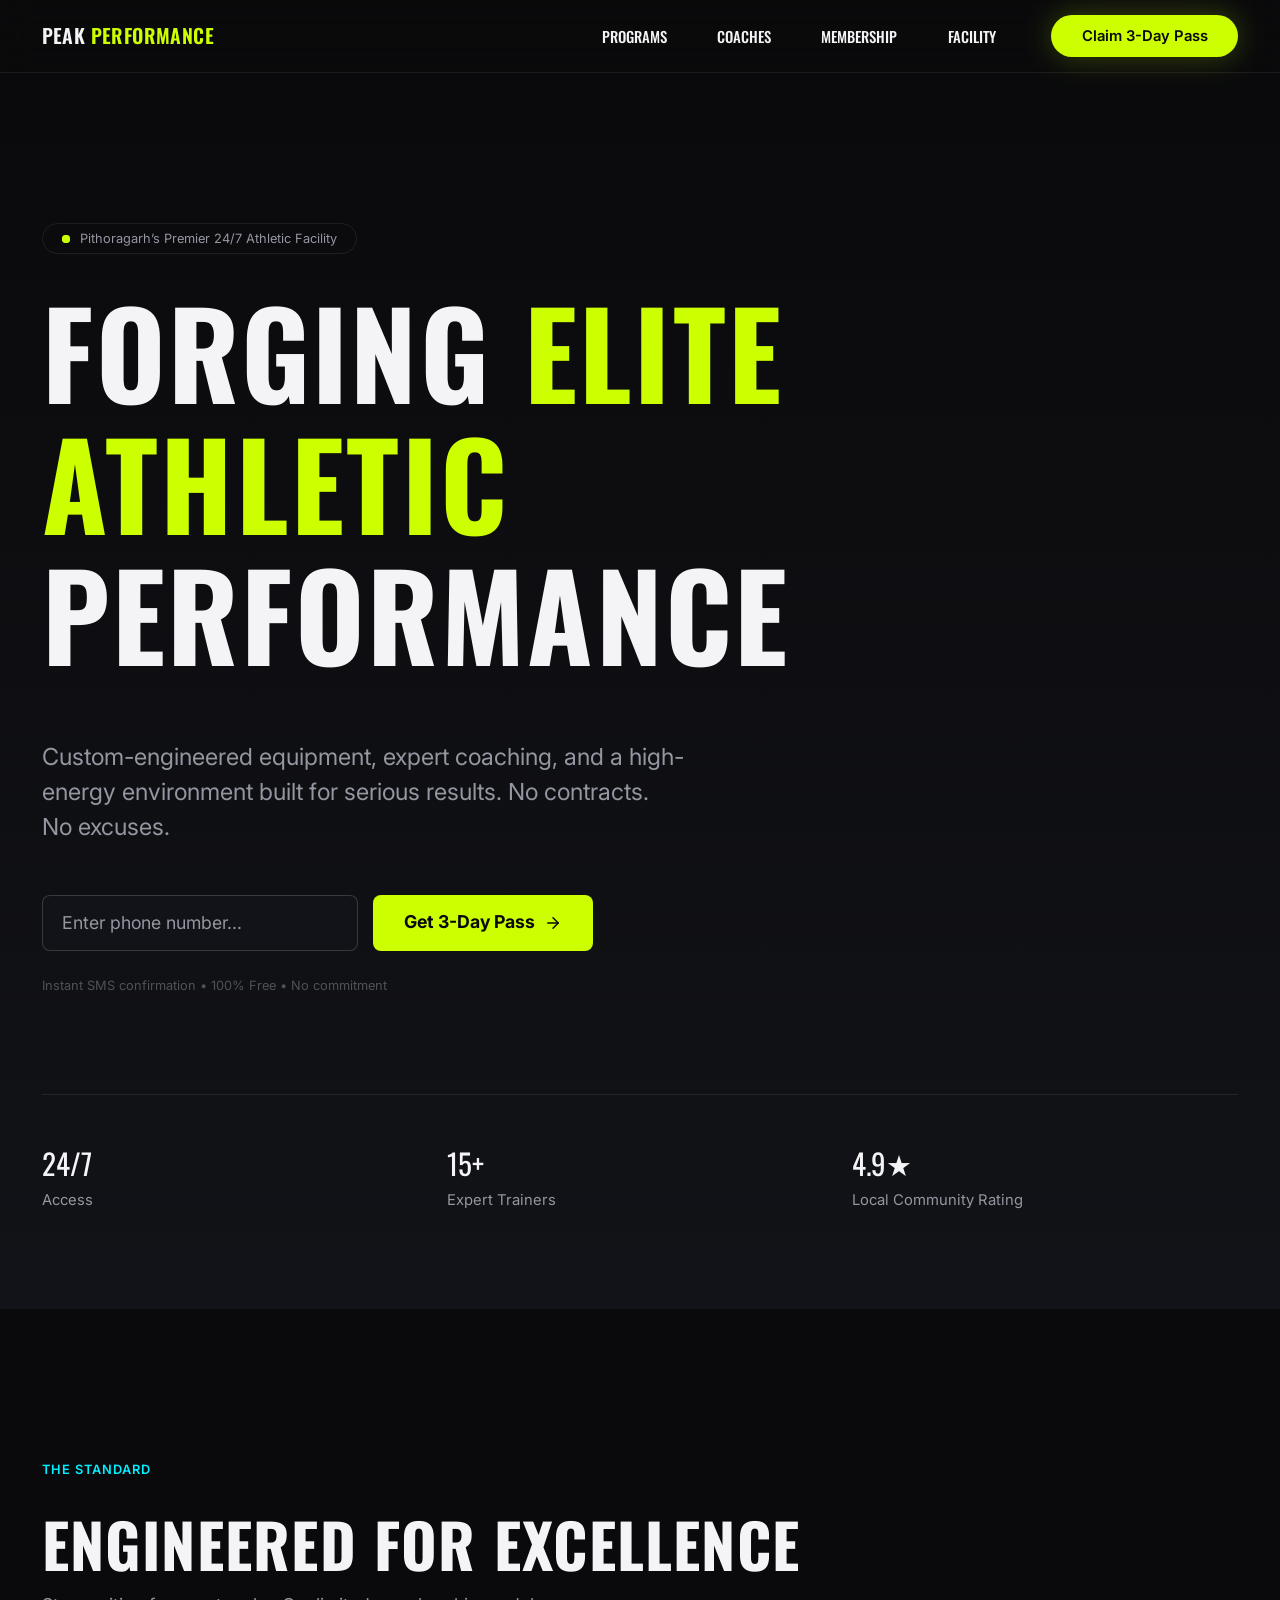
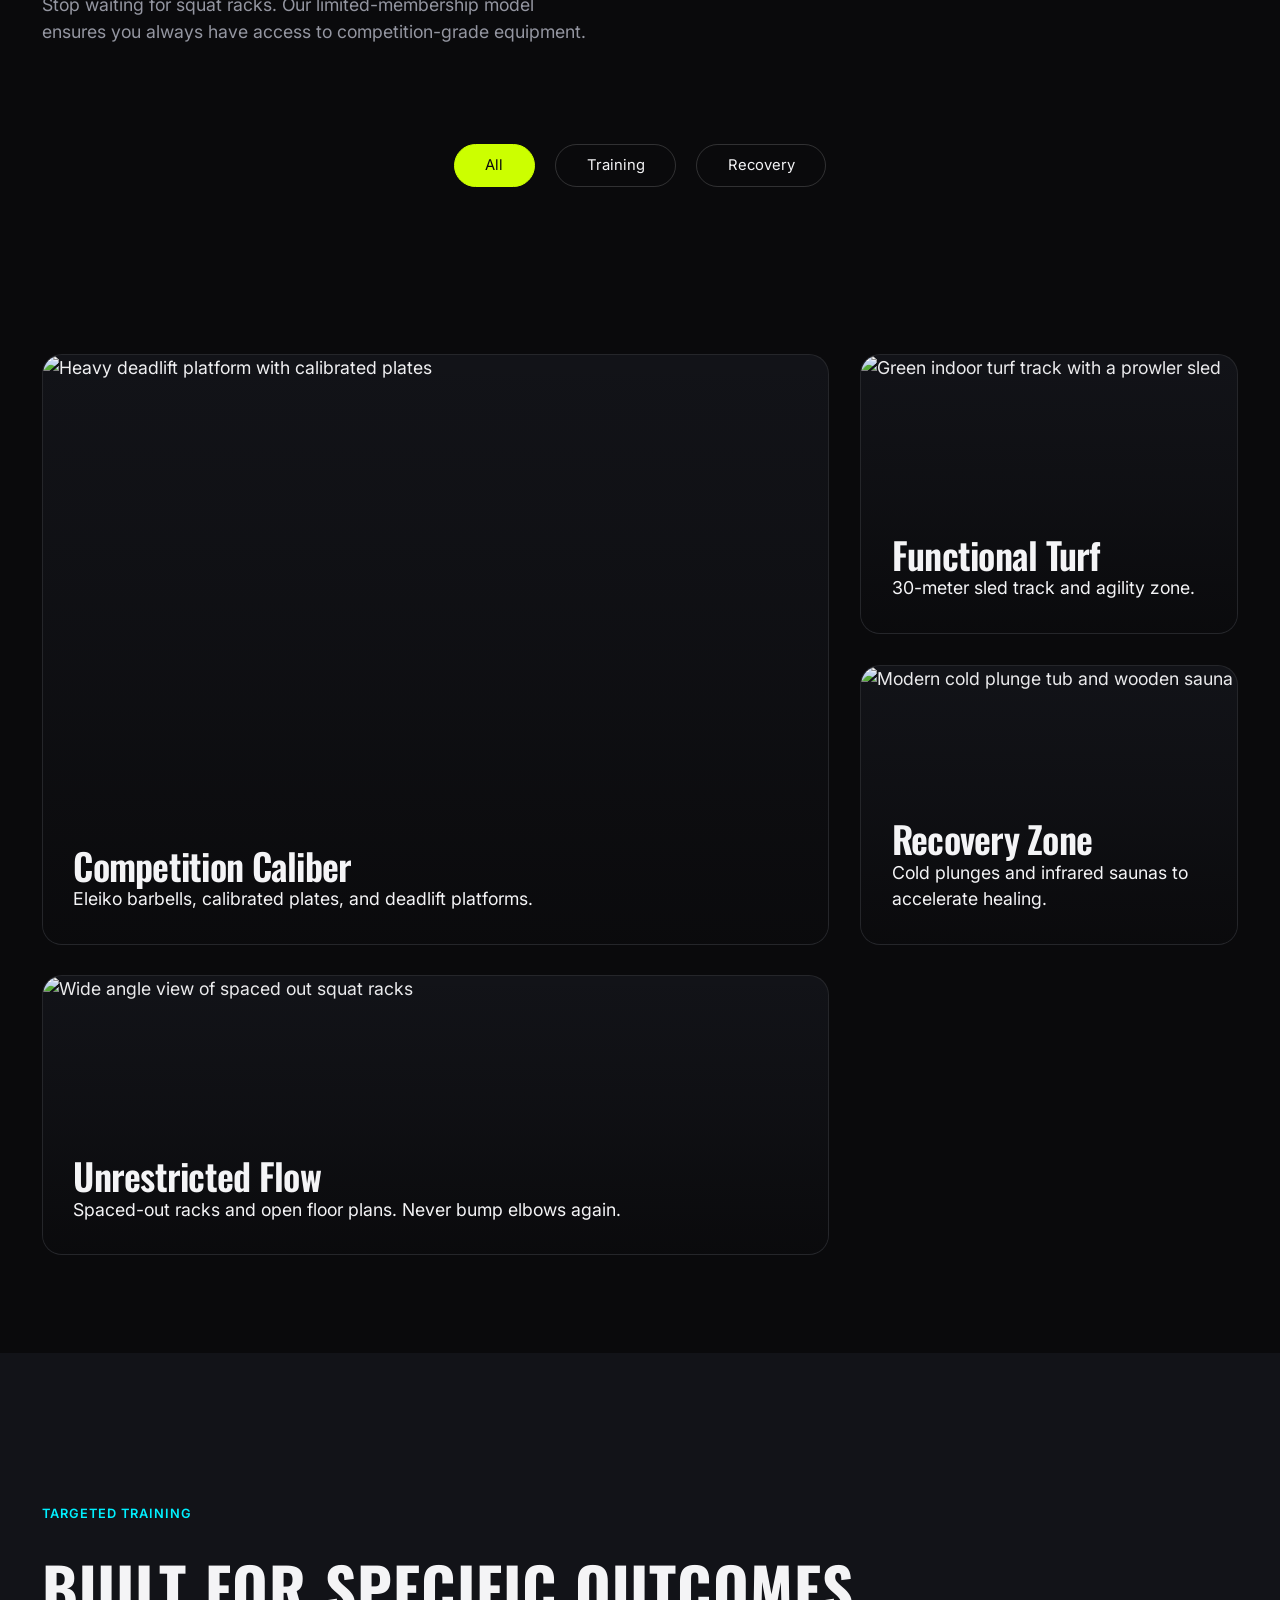
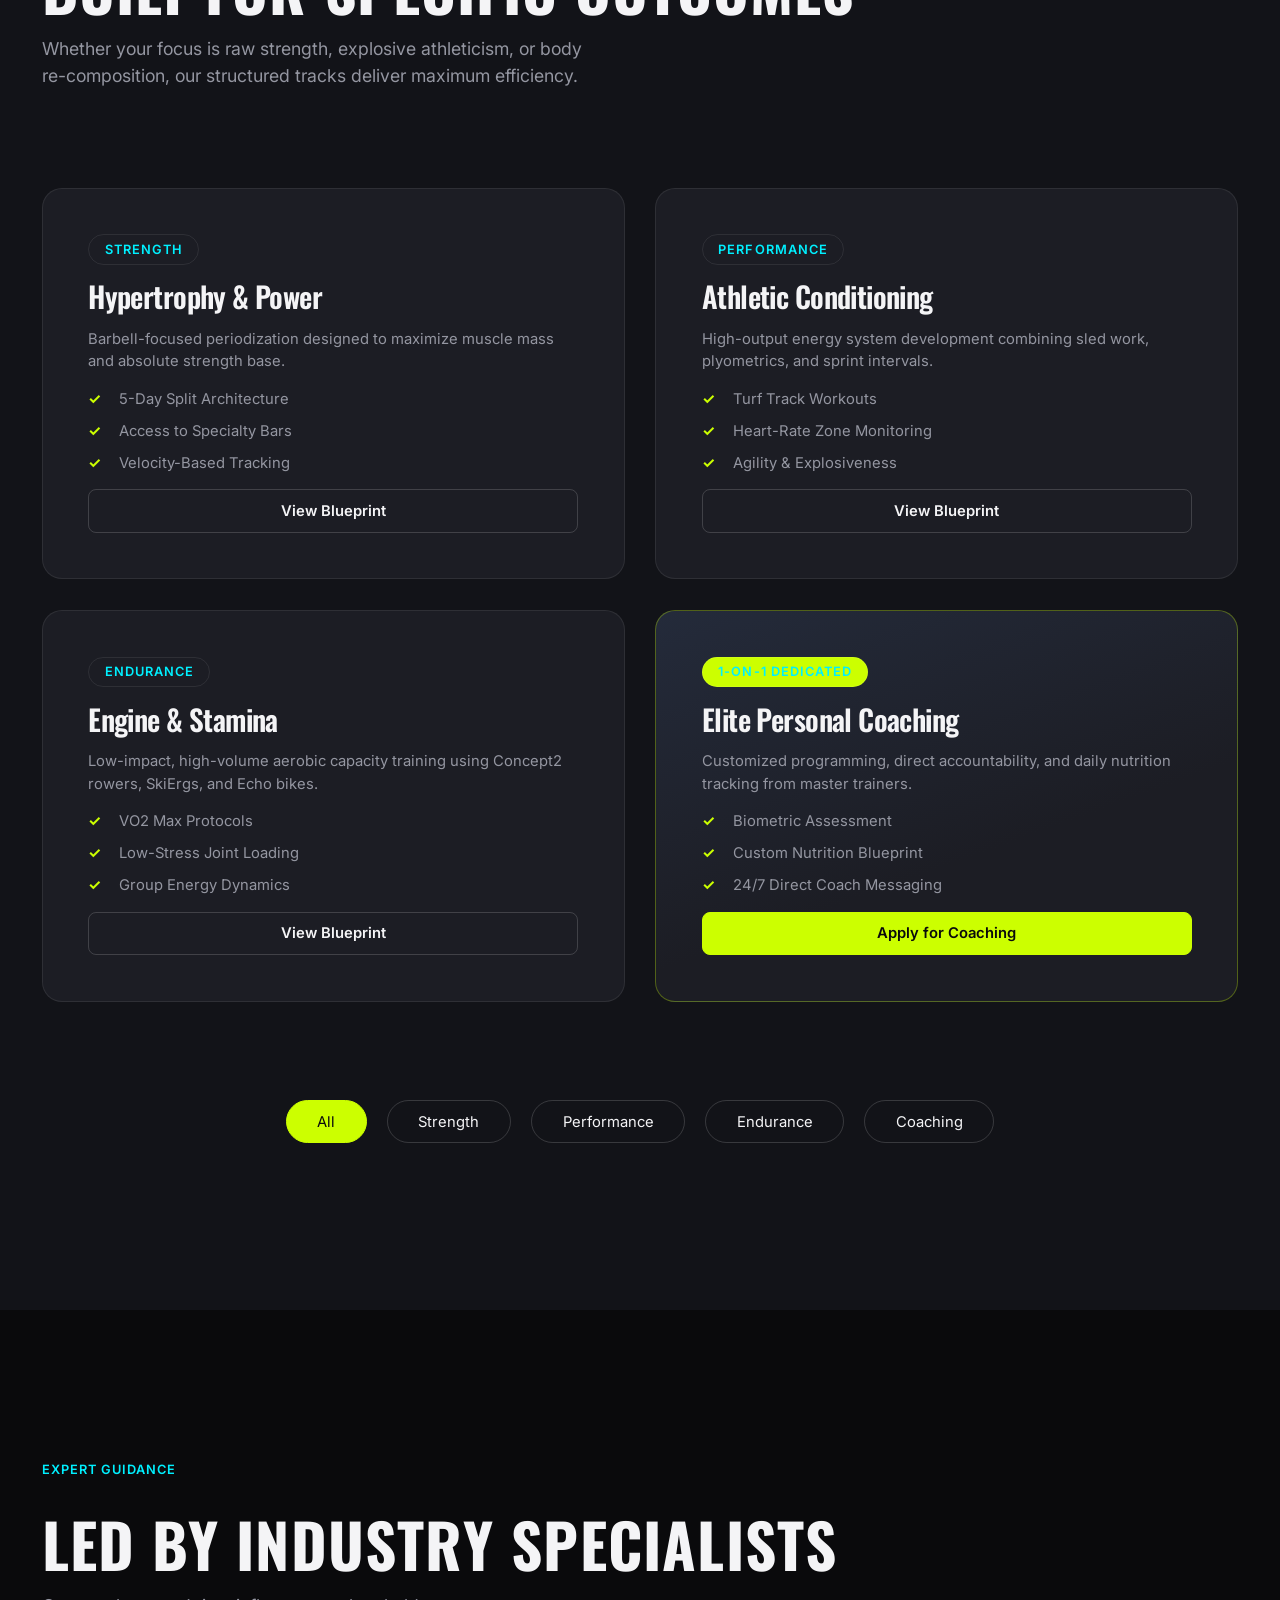
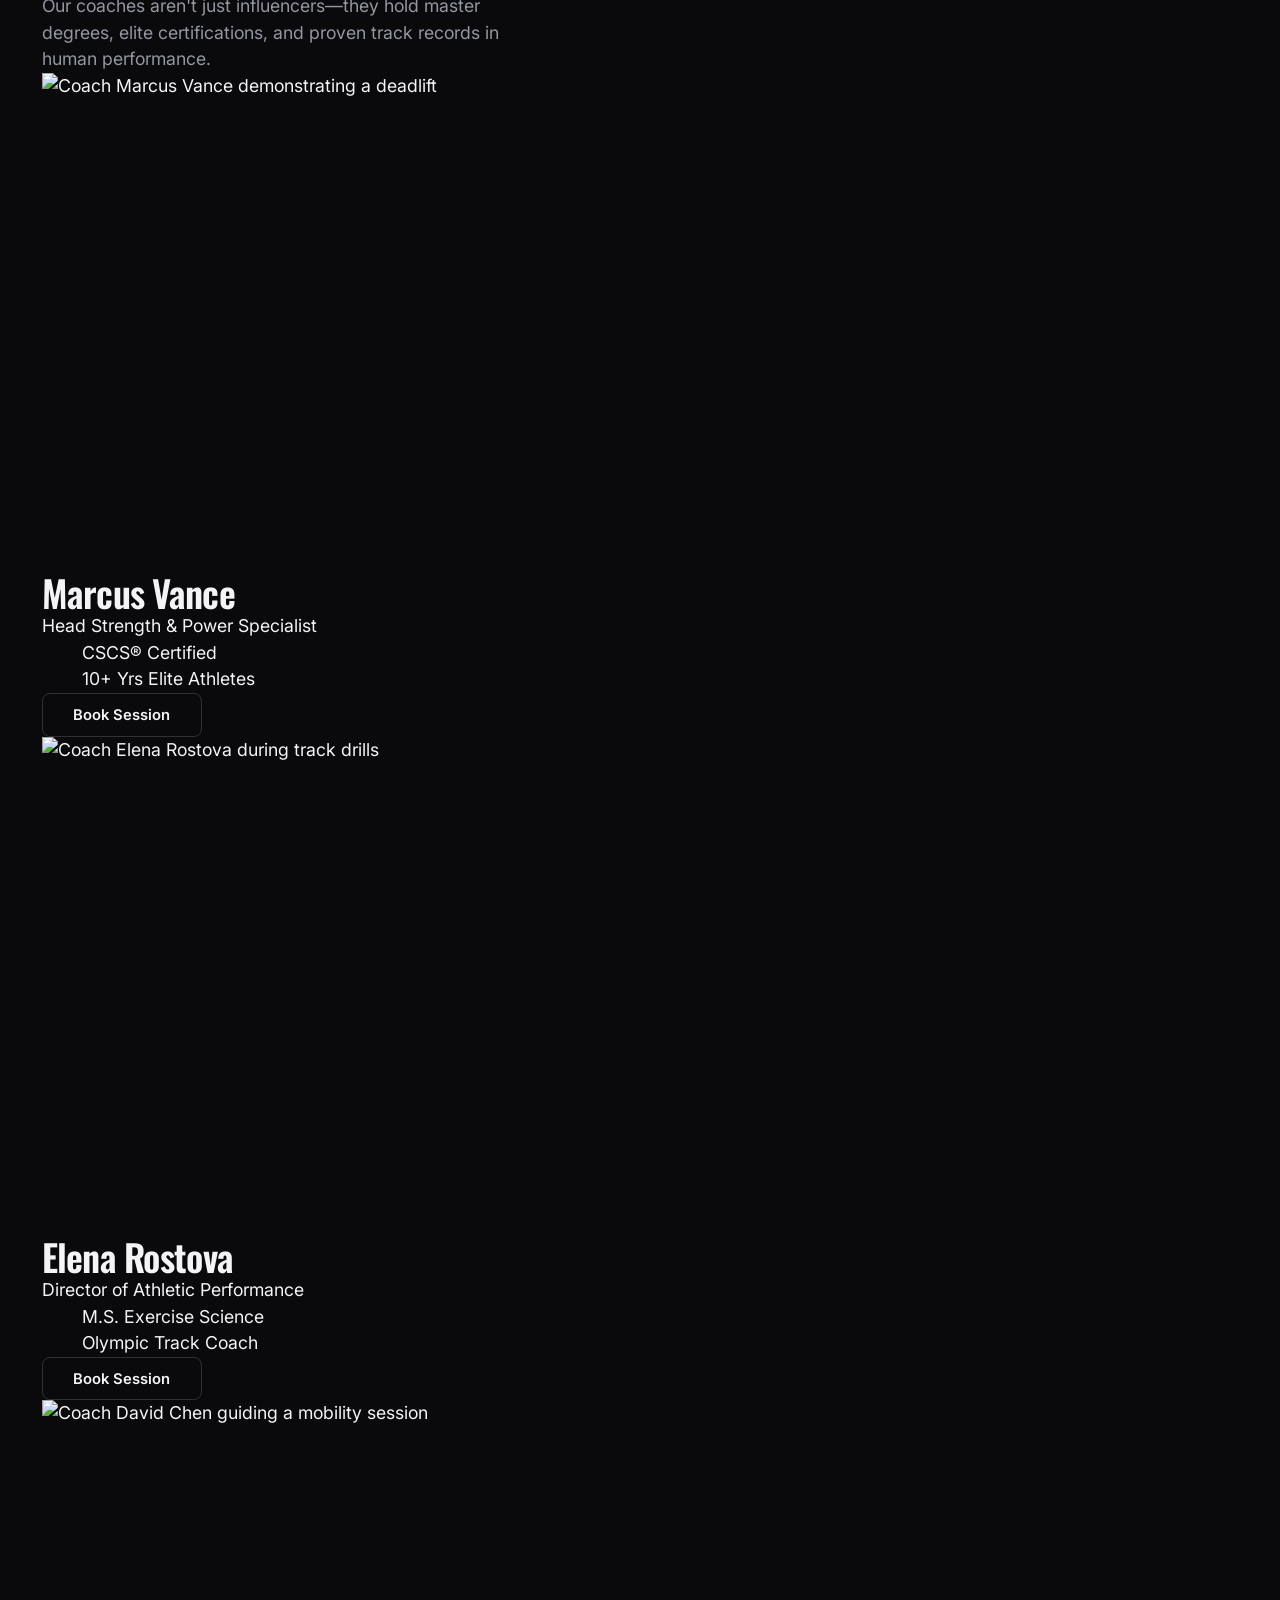
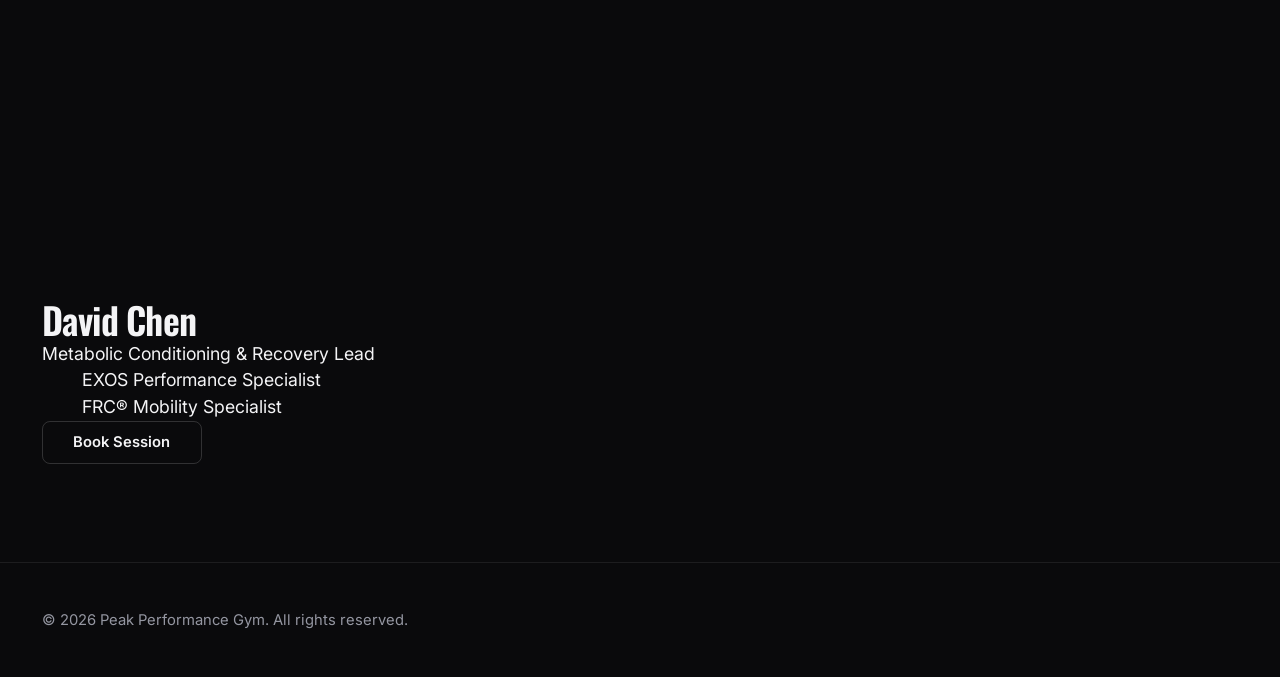
==== index.html @ b7e64dab "Update index.html" ====
<!DOCTYPE html>
<html lang="en">
<head>
  <meta charset="UTF-8">
  <meta name="viewport" content="width=device-width, initial-scale=1.0">
  <meta name="description" content="Peak Performance Gym — an elite strength and conditioning facility built for serious results, expert coaching, and premium equipment.">
  <meta name="theme-color" content="#0a0a0c">
  <meta name="color-scheme" content="dark">
  <title>Peak Performance Gym | Elite Strength &amp; Conditioning</title>

  <!-- Google Fonts: Inter (body) + Oswald (display) -->
  <link rel="preconnect" href="https://fonts.googleapis.com">
  <link rel="preconnect" href="https://fonts.gstatic.com" crossorigin>
  <link href="https://fonts.googleapis.com/css2?family=Inter:wght@400;500;600;700;800&family=Oswald:wght@400;500;600;700&display=swap" rel="stylesheet">

  <link rel="stylesheet" href="styles.css">
  <script src="script.js" defer></script>
</head>
<body>

  <a href="#main-content" class="skip-link">Skip to main content</a>

  <header class="site-header">
    <div class="container site-header__inner">
      <a href="/" class="brand" aria-label="Peak Performance Gym — home">
        <span class="brand__mark">Peak <span class="brand__accent">Performance</span></span>
      </a>

      <button
        type="button"
        class="nav-toggle"
        id="nav-toggle"
        aria-expanded="false"
        aria-controls="mobile-menu"
        aria-label="Open navigation menu"
      >
        <span class="nav-toggle__icon" aria-hidden="true"></span>
      </button>

      <nav class="site-nav" id="mobile-menu" aria-label="Primary">
        <ul class="site-nav__list">
          <li><a href="#programs" class="site-nav__link">Programs</a></li>
          <li><a href="#coaches" class="site-nav__link">Coaches</a></li>
          <li><a href="#membership" class="site-nav__link">Membership</a></li>
          <li><a href="#facility" class="site-nav__link">Facility</a></li>
        </ul>
        <a href="#join" class="site-nav__cta">Claim 3-Day Pass</a>
      </nav>
    </div>
  </header>

  <aside class="mobile-bottom-bar" aria-label="Quick actions">
  <a href="#join" class="mobile-bottom-bar__primary">Claim 3-Day Pass</a>
  <a href="#schedule" class="mobile-bottom-bar__secondary">Schedule</a>
</aside>

  <main id="main-content">

    <section class="hero" id="hero" aria-labelledby="hero-title">
  <div class="container hero__inner">

    <div class="hero__badge">
      <span class="status-dot" aria-hidden="true"></span>
      Pithoragarh’s Premier 24/7 Athletic Facility
    </div>

    <h1 id="hero-title">Forging <span class="hero__title-accent">Elite Athletic</span> Performance</h1>

    <p class="hero__lede">Custom-engineered equipment, expert coaching, and a high-energy environment built for serious results. No contracts. No excuses.</p>

    <form class="hero__form" aria-label="Claim Free 3-Day Pass" action="#" method="POST">
      <div class="hero__form-group">
        <label for="hero-phone" class="visually-hidden">Enter your phone number</label>
        <input
          type="tel"
          id="hero-phone"
          name="phone"
          class="hero__form-input"
          placeholder="Enter phone number..."
          required
          autocomplete="tel"
          inputmode="tel"
        >
        <button type="submit" class="hero__form-submit">
          Get 3-Day Pass
          <svg class="hero__form-icon" aria-hidden="true" viewBox="0 0 24 24" width="18" height="18" fill="none" stroke="currentColor" stroke-width="2" stroke-linecap="round" stroke-linejoin="round">
            <line x1="5" y1="12" x2="19" y2="12"></line>
            <polyline points="12 5 19 12 12 19"></polyline>
          </svg>
        </button>
      </div>
      <p class="hero__form-trust">Instant SMS confirmation • 100% Free • No commitment</p>
    </form>

    <div class="hero__stats">
      <dl class="hero__stats-list">
        <div class="hero__stat">
          <dt>24/7</dt>
          <dd>Access</dd>
        </div>
        <div class="hero__stat">
          <dt>15+</dt>
          <dd>Expert Trainers</dd>
        </div>
        <div class="hero__stat">
          <dt>4.9★</dt>
          <dd>Local Community Rating</dd>
        </div>
      </dl>
    </div>

  </div>
</section>


<section class="facility section-padding" id="facility" aria-labelledby="facility-title">
  <div class="container facility__inner">

    <div class="section-header">
      <span class="eyebrow">The Standard</span>
      <h2 class="section-title" id="facility-title">Engineered for Excellence</h2>
      <p class="section-lede">Stop waiting for squat racks. Our limited-membership model ensures you always have access to competition-grade equipment.</p>
    </div>

    <div class="facility__filters" aria-label="Facility categories">
  <button type="button" class="is-active" data-filter="all" aria-pressed="true" aria-controls="facility-grid">All</button>
  <button type="button" data-filter="training" aria-pressed="false" aria-controls="facility-grid">Training</button>
  <button type="button" data-filter="recovery" aria-pressed="false" aria-controls="facility-grid">Recovery</button>
</div>

    <div class="bento-grid" id="facility-grid">

      <article class="bento-card bento-card--featured" data-category="training">
        <div class="bento-card__img-wrapper">
          <img src="/api/placeholder/600/400" alt="Heavy deadlift platform with calibrated plates" class="bento-card__img" loading="lazy" width="600" height="400">
        </div>
        <div class="bento-card__content">
          <h3>Competition Caliber</h3>
          <p>Eleiko barbells, calibrated plates, and deadlift platforms.</p>
        </div>
      </article>

      <article class="bento-card" data-category="training">
        <div class="bento-card__img-wrapper">
          <img src="/api/placeholder/600/400" alt="Green indoor turf track with a prowler sled" class="bento-card__img" loading="lazy" decoding="async" width="600" height="400">
        </div>
        <div class="bento-card__content">
          <h3>Functional Turf</h3>
          <p>30-meter sled track and agility zone.</p>
        </div>
      </article>

      <article class="bento-card" data-category="recovery">
        <div class="bento-card__img-wrapper">
          <img src="/api/placeholder/600/400" alt="Modern cold plunge tub and wooden sauna" class="bento-card__img" loading="lazy" decoding="async" width="600" height="400">
        </div>
        <div class="bento-card__content">
          <h3>Recovery Zone</h3>
          <p>Cold plunges and infrared saunas to accelerate healing.</p>
        </div>
      </article>

      <article class="bento-card bento-card--wide" data-category="training">
        <div class="bento-card__img-wrapper">
          <img src="/api/placeholder/600/400" alt="Wide angle view of spaced out squat racks" class="bento-card__img" loading="lazy" decoding="async" width="600" height="400">
        </div>
        <div class="bento-card__content">
          <h3>Unrestricted Flow</h3>
          <p>Spaced-out racks and open floor plans. Never bump elbows again.</p>
        </div>
      </article>

    </div>

  </div>
</section>

    <!-- Additional sections (programs, coaches, membership, testimonials, etc.)
         are added in subsequent build passes. -->

    <section class="programs section-padding" id="programs" aria-labelledby="programs-title">
  <div class="container programs__inner">

    <div class="section-header">
      <span class="eyebrow">Targeted Training</span>
      <h2 class="section-title" id="programs-title">Built for Specific Outcomes</h2>
      <p class="section-lede">Whether your focus is raw strength, explosive athleticism, or body re-composition, our structured tracks deliver maximum efficiency.</p>
    </div>

    <div class="programs__grid">

      <article class="program-card">
        <span class="program-card__tag">Strength</span>
        <h3>Hypertrophy &amp; Power</h3>
        <p>Barbell-focused periodization designed to maximize muscle mass and absolute strength base.</p>
        <ul>
          <li>5-Day Split Architecture</li>
          <li>Access to Specialty Bars</li>
          <li>Velocity-Based Tracking</li>
        </ul>
        <a href="#join" class="btn btn--outline">View Blueprint</a>
      </article>

      <article class="program-card">
        <span class="program-card__tag">Performance</span>
        <h3>Athletic Conditioning</h3>
        <p>High-output energy system development combining sled work, plyometrics, and sprint intervals.</p>
        <ul>
          <li>Turf Track Workouts</li>
          <li>Heart-Rate Zone Monitoring</li>
          <li>Agility &amp; Explosiveness</li>
        </ul>
        <a href="#join" class="btn btn--outline">View Blueprint</a>
      </article>

      <article class="program-card">
        <span class="program-card__tag">Endurance</span>
        <h3>Engine &amp; Stamina</h3>
        <p>Low-impact, high-volume aerobic capacity training using Concept2 rowers, SkiErgs, and Echo bikes.</p>
        <ul>
          <li>VO2 Max Protocols</li>
          <li>Low-Stress Joint Loading</li>
          <li>Group Energy Dynamics</li>
        </ul>
        <a href="#join" class="btn btn--outline">View Blueprint</a>
      </article>

      <article class="program-card program-card--featured">
        <span class="program-card__tag program-card__tag--accent">1-on-1 Dedicated</span>
        <h3>Elite Personal Coaching</h3>
        <p>Customized programming, direct accountability, and daily nutrition tracking from master trainers.</p>
        <ul>
          <li>Biometric Assessment</li>
          <li>Custom Nutrition Blueprint</li>
          <li>24/7 Direct Coach Messaging</li>
        </ul>
        <a href="#join" class="btn btn--primary">Apply for Coaching</a>
      </article>

    </div>

    <div class="programs__filters facility__filters" aria-label="Program categories">
  <button type="button" class="is-active" data-filter="all" aria-pressed="true">All</button>
  <button type="button" data-filter="strength" aria-pressed="false">Strength</button>
  <button type="button" data-filter="performance" aria-pressed="false">Performance</button>
  <button type="button" data-filter="endurance" aria-pressed="false">Endurance</button>
  <button type="button" data-filter="coaching" aria-pressed="false">Coaching</button>
</div>

  </div>
</section>

<section class="coaches section-padding" id="coaches" aria-labelledby="coaches-title">
  <div class="container coaches__inner">

    <div class="section-header">
      <span class="eyebrow">Expert Guidance</span>
      <h2 class="section-title" id="coaches-title">Led by Industry Specialists</h2>
      <p class="section-lede">Our coaches aren't just influencers—they hold master degrees, elite certifications, and proven track records in human performance.</p>
    </div>

    <div class="coaches__grid">

      <article class="coach-card">
        <img src="/api/placeholder/400/500" alt="Coach Marcus Vance demonstrating a deadlift" class="coach-card__img" loading="lazy" width="400" height="500">
        <div class="coach-card__content">
          <h3>Marcus Vance</h3>
          <span class="coach-card__role">Head Strength &amp; Power Specialist</span>
          <ul>
            <li>CSCS® Certified</li>
            <li>10+ Yrs Elite Athletes</li>
          </ul>
          <a href="#join" class="btn btn--outline btn--sm">Book Session</a>
        </div>
      </article>

      <article class="coach-card">
        <img src="/api/placeholder/400/500" alt="Coach Elena Rostova during track drills" class="coach-card__img" loading="lazy" width="400" height="500">
        <div class="coach-card__content">
          <h3>Elena Rostova</h3>
          <span class="coach-card__role">Director of Athletic Performance</span>
          <ul>
            <li>M.S. Exercise Science</li>
            <li>Olympic Track Coach</li>
          </ul>
          <a href="#join" class="btn btn--outline btn--sm">Book Session</a>
        </div>
      </article>

      <article class="coach-card">
        <img src="/api/placeholder/400/500" alt="Coach David Chen guiding a mobility session" class="coach-card__img" loading="lazy" width="400" height="500">
        <div class="coach-card__content">
          <h3>David Chen</h3>
          <span class="coach-card__role">Metabolic Conditioning &amp; Recovery Lead</span>
          <ul>
            <li>EXOS Performance Specialist</li>
            <li>FRC® Mobility Specialist</li>
          </ul>
          <a href="#join" class="btn btn--outline btn--sm">Book Session</a>
        </div>
      </article>

    </div>

  </div>
</section>
    
  </main>

  <footer class="site-footer">
    <div class="container">
      <p>&copy; 2026 Peak Performance Gym. All rights reserved.</p>
    </div>
  </footer>

</body>
</html>
---- styles.css ----
/* ==========================================================================
   PEAK PERFORMANCE GYM — DESIGN SYSTEM
   Foundational tokens, modern reset, and base styles.
   Fluid values are calculated for a 375px → 1440px viewport range.
   ========================================================================== */

:root {
  color-scheme: dark;
/* SYSTEM VARS */
  --bottom-bar-height: max(72px, calc(64px + env(safe-area-inset-bottom)));
   
  /* ---------------------------------------------------------------------
     COLOR — Backgrounds (dark hierarchy: void → surface → raised)
     --------------------------------------------------------------------- */
  --color-bg-void: #0a0a0c;
  --color-bg-surface: #121318;
  --color-bg-raised: #1c1d24;

  /* COLOR — Accents */
  --color-volt: #ccff00;
  --color-volt-strong: color-mix(in oklch, var(--color-volt) 85%, white);
  --color-volt-soft: color-mix(in oklch, var(--color-volt) 30%, transparent);
  --color-cyan: #00f0ff;
  --color-cyan-strong: color-mix(in oklch, var(--color-cyan) 85%, white);
  --color-cyan-soft: color-mix(in oklch, var(--color-cyan) 30%, transparent);

  /* COLOR — Text */
  --color-text-primary: #f4f4f6;
  --color-text-muted: #9496a1;
  --color-text-faint: color-mix(in oklch, var(--color-text-muted) 55%, var(--color-bg-void));
  --color-text-on-accent: #0a0a0c;

  /* COLOR — Borders */
  --color-border-subtle: rgba(255, 255, 255, 0.08);
  --color-border-strong: rgba(255, 255, 255, 0.16);
  --color-border-accent: rgba(204, 255, 0, 0.4);

  /* COLOR — Glassmorphism */
  --glass-bg: rgba(244, 244, 246, 0.04);
  --glass-bg-raised: rgba(244, 244, 246, 0.06);
  --glass-border: rgba(255, 255, 255, 0.1);
  --glass-blur: 16px;
  --glass-saturate: 140%;

  /* ---------------------------------------------------------------------
     TYPOGRAPHY — Font families
     --------------------------------------------------------------------- */
  --font-body: 'Inter', -apple-system, BlinkMacSystemFont, 'Segoe UI', sans-serif;
  --font-display: 'Oswald', 'Arial Narrow', sans-serif;

  /* TYPOGRAPHY — Weights */
  --weight-regular: 400;
  --weight-medium: 500;
  --weight-semibold: 600;
  --weight-bold: 700;
  --weight-black: 800;

  /* TYPOGRAPHY — Line heights & tracking */
  --leading-tight: 1.1;
  --leading-snug: 1.25;
  --leading-normal: 1.5;
  --leading-relaxed: 1.7;
  --tracking-tight: -0.02em;
  --tracking-normal: 0em;
  --tracking-wide: 0.02em;
  --tracking-wider: 0.08em;

  /* TYPOGRAPHY — Fluid type scale (clamp: min → preferred → max) */
  --text-xs:   clamp(0.75rem,  0.728rem + 0.09vw, 0.8125rem); /* 12 → 13 */
  --text-sm:   clamp(0.875rem, 0.853rem + 0.09vw, 0.9375rem); /* 14 → 15 */
  --text-base: clamp(1rem,     0.956rem + 0.19vw, 1.125rem);  /* 16 → 18 */
  --text-md:   clamp(1.125rem, 1.081rem + 0.19vw, 1.25rem);   /* 18 → 20 */
  --text-lg:   clamp(1.25rem,  1.162rem + 0.38vw, 1.5rem);    /* 20 → 24 */
  --text-xl:   clamp(1.5rem,   1.368rem + 0.56vw, 1.875rem);  /* 24 → 30 */
  --text-2xl:  clamp(1.875rem, 1.699rem + 0.75vw, 2.375rem);  /* 30 → 38 */
  --text-3xl:  clamp(2.25rem,  1.986rem + 1.13vw, 3rem);      /* 36 → 48 */
  --text-4xl:  clamp(2.75rem,  2.31rem  + 1.88vw, 4rem);      /* 44 → 64 */
  --text-5xl:  clamp(3.5rem,   2.884rem + 2.63vw, 5.25rem);   /* 56 → 84 */
  --text-hero: clamp(4.25rem,  2.93rem  + 5.63vw, 8rem);      /* 68 → 128 */

  /* ---------------------------------------------------------------------
     SPACING — Fluid scale (clamp: min → preferred → max)
     --------------------------------------------------------------------- */
  --space-3xs: clamp(0.25rem, 0.228rem + 0.09vw, 0.3125rem); /* 4  → 5   */
  --space-2xs: clamp(0.5rem,  0.456rem + 0.19vw, 0.625rem);  /* 8  → 10  */
  --space-xs:  clamp(0.75rem, 0.662rem + 0.38vw, 1rem);      /* 12 → 16  */
  --space-sm:  clamp(1rem,    0.912rem + 0.38vw, 1.25rem);   /* 16 → 20  */
  --space-md:  clamp(1.5rem,  1.324rem + 0.75vw, 2rem);      /* 24 → 32  */
  --space-lg:  clamp(2rem,    1.648rem + 1.5vw,  3rem);      /* 32 → 48  */
  --space-xl:  clamp(3rem,    2.472rem + 2.25vw, 4.5rem);    /* 48 → 72  */
  --space-2xl: clamp(4rem,    3.12rem  + 3.76vw, 6.5rem);    /* 64 → 104 */
  --space-3xl: clamp(6rem,    4.592rem + 6.01vw, 10rem);     /* 96 → 160 */

  /* ---------------------------------------------------------------------
     LAYOUT
     --------------------------------------------------------------------- */
  --container-max: 1280px;
  --container-padding: clamp(1.25rem, 1rem + 2vw, 3rem);

  /* Reference only — custom properties cannot be used inside @media conditions.
     sm: 480px · md: 768px · lg: 1024px · xl: 1280px · 2xl: 1536px */

  /* RADII */
  --radius-xs: 4px;
  --radius-sm: 8px;
  --radius-md: 12px;
  --radius-lg: 20px;
  --radius-xl: 32px;
  --radius-full: 999px;

  /* SHADOWS — elevation + accent glows */
  --shadow-sm: 0 1px 2px rgba(0, 0, 0, 0.4);
  --shadow-md: 0 4px 12px rgba(0, 0, 0, 0.45), 0 1px 2px rgba(0, 0, 0, 0.3);
  --shadow-lg: 0 12px 32px rgba(0, 0, 0, 0.5), 0 2px 6px rgba(0, 0, 0, 0.35);
  --shadow-xl: 0 24px 64px rgba(0, 0, 0, 0.55);
  --shadow-glow-volt: 0 0 32px rgba(204, 255, 0, 0.25);
  --shadow-glow-cyan: 0 0 32px rgba(0, 240, 255, 0.25);

  /* MOTION */
  --ease-out: cubic-bezier(0.16, 1, 0.3, 1);
  --ease-in-out: cubic-bezier(0.65, 0, 0.35, 1);
  --ease-spring: cubic-bezier(0.34, 1.56, 0.64, 1);
  --duration-fast: 150ms;
  --duration-base: 250ms;
  --duration-slow: 450ms;

  /* Z-INDEX SCALE */
  --z-base: 0;
  --z-raised: 10;
  --z-sticky: 100;
  --z-overlay: 200;
  --z-modal: 300;
  --z-toast: 400;
  --z-max: 999;
}

/* ==========================================================================
   MODERN CSS RESET
   ========================================================================== */

*,
*::before,
*::after {
  box-sizing: border-box;
}

* {
  margin: 0;
}

html {
  color-scheme: dark;
  -webkit-text-size-adjust: 100%;
  scroll-behavior: smooth;
}

body {
  min-height: 100svh;
  font-family: var(--font-body);
  font-size: var(--text-base);
  font-weight: var(--weight-regular);
  line-height: var(--leading-normal);
  color: var(--color-text-primary);
  background-color: var(--color-bg-void);
  -webkit-font-smoothing: antialiased;
  text-rendering: optimizeLegibility;
}

img,
picture,
svg,
video,
canvas {
  display: block;
  max-width: 100%;
  height: auto;
}

input,
button,
textarea,
select {
  font: inherit;
  color: inherit;
}

button {
  cursor: pointer;
  background: none;
  border: none;
}

a {
  color: inherit;
  text-decoration: none;
}

ul,
ol {
  list-style: none;
}

table {
  border-collapse: collapse;
  width: 100%;
}

p,
h1,
h2,
h3,
h4,
h5,
h6 {
  overflow-wrap: break-word;
}

/* Accessible focus — visible only for keyboard navigation */
:focus {
  outline: none;
}

:focus-visible {
  outline: 2px solid var(--color-volt);
  outline-offset: 3px;
  border-radius: var(--radius-xs);
}

::selection {
  background-color: var(--color-volt);
  color: var(--color-text-on-accent);
}

/* Custom scrollbar */
html {
  scrollbar-width: thin;
  scrollbar-color: var(--color-bg-raised) var(--color-bg-void);
}

::-webkit-scrollbar {
  width: 10px;
  height: 10px;
}

::-webkit-scrollbar-track {
  background: var(--color-bg-void);
}

::-webkit-scrollbar-thumb {
  background: var(--color-bg-raised);
  border: 2px solid var(--color-bg-void);
  border-radius: var(--radius-full);
}

::-webkit-scrollbar-thumb:hover {
  background: var(--color-border-strong);
}

@media (prefers-reduced-motion: reduce) {
  html {
    scroll-behavior: auto;
  }

  *,
  *::before,
  *::after {
    animation-duration: 0.01ms !important;
    animation-iteration-count: 1 !important;
    transition-duration: 0.01ms !important;
  }
}

/* ==========================================================================
   BASE TYPOGRAPHY
   ========================================================================== */

h1,
h2,
h3,
h4,
h5,
h6 {
  font-family: var(--font-display);
  font-weight: var(--weight-semibold);
  line-height: var(--leading-tight);
  letter-spacing: var(--tracking-tight);
  text-wrap: balance;
}

h1,
h2 {
  text-transform: uppercase;
  letter-spacing: var(--tracking-wide);
  font-weight: var(--weight-bold);
}

h1 {
  font-size: var(--text-hero);
}

h2 {
  font-size: var(--text-4xl);
}

h3 {
  font-size: var(--text-2xl);
}

h4 {
  font-size: var(--text-xl);
}

h5 {
  font-size: var(--text-lg);
}

h6 {
  font-size: var(--text-md);
}

p {
  text-wrap: pretty;
  max-width: 65ch;
}

small {
  font-size: var(--text-sm);
  color: var(--color-text-muted);
}

/* ==========================================================================
   UTILITIES
   ========================================================================== */

.container {
  width: 100%;
  max-width: var(--container-max);
  margin-inline: auto;
  padding-inline: var(--container-padding);
}

.glass {
  background: var(--glass-bg);
  border: 1px solid var(--glass-border);
  backdrop-filter: blur(var(--glass-blur)) saturate(var(--glass-saturate));
  -webkit-backdrop-filter: blur(var(--glass-blur)) saturate(var(--glass-saturate));
}

.text-volt {
  color: var(--color-volt);
}

.text-cyan {
  color: var(--color-cyan);
}

.text-muted {
  color: var(--color-text-muted);
}

.visually-hidden {
  position: absolute;
  width: 1px;
  height: 1px;
  padding: 0;
  margin: -1px;
  overflow: hidden;
  clip: rect(0, 0, 0, 0);
  white-space: nowrap;
  border: 0;
}

.skip-link {
  position: absolute;
  top: -100%;
  left: var(--space-sm);
  z-index: var(--z-max);
  padding: var(--space-2xs) var(--space-sm);
  background: var(--color-volt);
  color: var(--color-text-on-accent);
  font-weight: var(--weight-semibold);
  border-radius: var(--radius-sm);
  transition: top var(--duration-fast) var(--ease-out);
}

.skip-link:focus-visible {
  top: var(--space-sm);
}

/* ==========================================================================
   NAVIGATION
   Mobile-first: unprefixed rules are the small-screen drawer. Everything
   above 768px is layered on with a single @media (min-width: 768px) block.
   ========================================================================== */

.site-header {
  position: sticky;
  top: 0;
  z-index: var(--z-sticky);
  background: color-mix(in oklch, var(--color-bg-void) 80%, transparent);
  backdrop-filter: blur(var(--glass-blur));
  -webkit-backdrop-filter: blur(var(--glass-blur));
  border-bottom: 1px solid var(--color-border-subtle);
}

.site-header__inner {
  display: flex;
  align-items: center;
  justify-content: space-between;
  min-height: 4.5rem;
}

.brand__mark {
  font-family: var(--font-display);
  font-weight: var(--weight-semibold);
  letter-spacing: var(--tracking-wide);
  font-size: var(--text-md);
  text-transform: uppercase;
}

.brand__accent {
  color: var(--color-volt);
}

/* ---- Hamburger toggle (mobile only) ---- */

.nav-toggle {
  position: relative;
  z-index: var(--z-max);
  display: inline-flex;
  align-items: center;
  justify-content: center;
  width: 48px;
  height: 48px;
  padding: 0;
  background: transparent;
  border: none;
  border-radius: var(--radius-sm);
  transition: background-color var(--duration-fast) var(--ease-out);
}

.nav-toggle:hover,
.nav-toggle:focus-visible {
  background: var(--glass-bg);
}

/* Three bars built from one span + its ::before/::after — no extra markup */
.nav-toggle__icon,
.nav-toggle__icon::before,
.nav-toggle__icon::after {
  content: '';
  position: absolute;
  width: 22px;
  height: 2px;
  background: var(--color-text-primary);
  border-radius: var(--radius-full);
  transition: transform var(--duration-base) var(--ease-out),
              opacity var(--duration-base) var(--ease-out);
}

.nav-toggle__icon::before {
  transform: translateY(-7px);
}

.nav-toggle__icon::after {
  transform: translateY(7px);
}

/* Open state is driven entirely by the button's own aria-expanded attribute —
   script.js only ever has to flip that one attribute, CSS does the rest. */
.nav-toggle[aria-expanded='true'] .nav-toggle__icon {
  background: transparent;
}

.nav-toggle[aria-expanded='true'] .nav-toggle__icon::before {
  transform: translateY(0) rotate(45deg);
}

.nav-toggle[aria-expanded='true'] .nav-toggle__icon::after {
  transform: translateY(0) rotate(-45deg);
}

/* ---- Drawer (mobile-first default: off-canvas, slides in from the right) ---- */

.site-nav {
  position: fixed;
  inset: 0 0 0 auto;
  width: min(22rem, 88vw);
  height: 100vh;
  height: 100dvh;
  display: flex;
  flex-direction: column;
  justify-content: center;
  gap: var(--space-lg);
  padding: var(--space-2xl) var(--space-lg);
  background: color-mix(in oklch, var(--color-bg-surface) 92%, transparent);
  backdrop-filter: blur(var(--glass-blur)) saturate(var(--glass-saturate));
  -webkit-backdrop-filter: blur(var(--glass-blur)) saturate(var(--glass-saturate));
  border-left: 1px solid var(--glass-border);
  transform: translateX(100%);
  transition: transform var(--duration-slow) var(--ease-out);
  z-index: var(--z-overlay);
}

.nav-toggle[aria-expanded='true'] ~ .site-nav {
  transform: translateX(0);
}

.site-nav__list {
  display: flex;
  flex-direction: column;
  gap: var(--space-2xs);
}

/* Links are full-width rows at least 48px tall — easy, unambiguous tap targets */
.site-nav__link {
  display: flex;
  align-items: center;
  min-height: 48px;
  padding-inline: var(--space-2xs);
  font-family: var(--font-display);
  font-size: var(--text-lg);
  font-weight: var(--weight-medium);
  text-transform: uppercase;
  letter-spacing: var(--tracking-normal);
  color: var(--color-text-primary);
  border-radius: var(--radius-sm);
  transition: color var(--duration-fast) var(--ease-out),
              background-color var(--duration-fast) var(--ease-out);
}

.site-nav__link:hover,
.site-nav__link:focus-visible {
  color: var(--color-volt);
  background: var(--glass-bg);
}

.site-nav__cta {
  display: flex;
  align-items: center;
  justify-content: center;
  min-height: 48px;
  padding-inline: var(--space-md);
  background: var(--color-volt);
  color: var(--color-text-on-accent);
  font-family: var(--font-body);
  font-weight: var(--weight-semibold);
  font-size: var(--text-sm);
  border-radius: var(--radius-full);
  box-shadow: var(--shadow-glow-volt);
  transition: transform var(--duration-fast) var(--ease-out),
              box-shadow var(--duration-fast) var(--ease-out);
}

.site-nav__cta:hover,
.site-nav__cta:focus-visible {
  transform: translateY(-1px);
  box-shadow: 0 0 40px rgba(204, 255, 0, 0.4);
}

/* Scroll lock + dimming scrim — toggled by script.js adding/removing
   .no-scroll on <body> whenever the drawer opens or closes. */
body.no-scroll {
  overflow: hidden;
}

body.no-scroll::before {
  content: '';
  position: fixed;
  inset: 0;
  background: rgba(10, 10, 12, 0.6);
  z-index: calc(var(--z-sticky) - 1);
  animation: scrim-in var(--duration-base) var(--ease-out);
}

@keyframes scrim-in {
  from { opacity: 0; }
  to { opacity: 1; }
}

@media (prefers-reduced-motion: reduce) {
  .nav-toggle__icon,
  .nav-toggle__icon::before,
  .nav-toggle__icon::after,
  .site-nav,
  .site-nav__cta {
    transition: none;
  }

  body.no-scroll::before {
    animation: none;
  }
}

/* ---- Desktop: links inline, drawer mechanics switched off ---- */
@media (min-width: 768px) {
  .nav-toggle {
    display: none;
  }

  .site-nav {
    position: static;
    inset: auto;
    width: auto;
    height: auto;
    flex-direction: row;
    align-items: center;
    gap: var(--space-lg);
    padding: 0;
    background: none;
    backdrop-filter: none;
    -webkit-backdrop-filter: none;
    border-left: none;
    transform: none;
    transition: none;
    z-index: auto;
  }

  .site-nav__list {
    flex-direction: row;
    align-items: center;
    gap: var(--space-md);
  }

  .site-nav__link {
    min-height: auto;
    font-size: var(--text-sm);
  }

  .site-nav__cta {
    min-height: auto;
    padding-block: var(--space-2xs);
  }

  /* The drawer can't open at this width, so the scrim never needs to render */
  body.no-scroll::before {
    content: none;
  }
}

/* ==========================================================================
   PAGE SHELL (Hero / Footer)
   Minimal scaffold to verify tokens render correctly — replaced section by
   section in later build passes.
   ========================================================================== */

.hero {
  padding-block: var(--space-3xl) var(--space-2xl);
}

.eyebrow {
  font-family: var(--font-body);
  font-size: var(--text-xs);
  font-weight: var(--weight-semibold);
  letter-spacing: var(--tracking-wider);
  text-transform: uppercase;
  color: var(--color-cyan);
  margin-bottom: var(--space-xs);
}

.hero__title {
  max-width: 16ch;
}

.hero__lede {
  margin-top: var(--space-md);
  font-size: var(--text-lg);
  font-family: var(--font-body);
  font-weight: var(--weight-regular);
  text-transform: none;
  letter-spacing: normal;
  color: var(--color-text-muted);
  max-width: 45ch;
}

.site-footer {
  border-top: 1px solid var(--color-border-subtle);
  padding-block: var(--space-lg);
  color: var(--color-text-muted);
  font-size: var(--text-sm);
}

/* ==========================================================================
   MOBILE BOTTOM ACTION BAR
   Fixed quick-action bar for small screens. Retired at desktop widths once
   the header's inline nav + CTA are visible instead.
   ========================================================================== */

.mobile-bottom-bar {
  position: fixed;
  bottom: 0;
  left: 0;
  width: 100%;
  z-index: var(--z-sticky);
  display: grid;
  grid-template-columns: 1fr 1fr;
  gap: var(--space-sm);
  padding: var(--space-xs) var(--space-sm);
  padding-bottom: calc(var(--space-xs) + env(safe-area-inset-bottom));
  background: var(--glass-bg-raised);
  backdrop-filter: blur(var(--glass-blur));
  -webkit-backdrop-filter: blur(var(--glass-blur));
  border-top: 1px solid var(--color-border-subtle);
}

.mobile-bottom-bar__primary,
.mobile-bottom-bar__secondary {
  display: flex;
  align-items: center;
  justify-content: center;
  min-height: 48px;
  border-radius: var(--radius-full);
  font-family: var(--font-body);
  font-weight: var(--weight-semibold);
  font-size: var(--text-sm);
  transition: transform var(--duration-fast) var(--ease-out),
              background-color var(--duration-fast) var(--ease-out),
              border-color var(--duration-fast) var(--ease-out);
}

.mobile-bottom-bar__primary {
  background: var(--color-volt);
  color: var(--color-text-on-accent);
  box-shadow: var(--shadow-glow-volt);
}

.mobile-bottom-bar__primary:hover,
.mobile-bottom-bar__primary:focus-visible {
  transform: translateY(-1px);
}

.mobile-bottom-bar__secondary {
  background: transparent;
  color: var(--color-text-primary);
  border: 1px solid var(--color-border-strong);
}

.mobile-bottom-bar__secondary:hover,
.mobile-bottom-bar__secondary:focus-visible {
  background: var(--glass-bg);
  border-color: var(--color-volt);
}

/* Reserve space at the foot of the page so the fixed bar never overlaps the
   last section of content or the footer. Formula mirrors the bar itself:
   button height + its own top/bottom padding + its border. */
body {
  /* ---- Dynamic Bottom Bar Padding ---- */
body {
  padding-bottom: var(--bottom-bar-height);
}

@media (prefers-reduced-motion: reduce) {
  .mobile-bottom-bar__primary,
  .mobile-bottom-bar__secondary {
    transition: none;
  }
}

@media (min-width: 768px) {
  .mobile-bottom-bar {
    display: none;
  }

  body {
    padding-bottom: 0;
  }
}

/* ==========================================================================
   HERO SECTION
   ========================================================================== */

/* ---- 1. Base layout ---- */

.hero {
  padding-block: var(--space-3xl) var(--space-2xl);
  background: linear-gradient(180deg, var(--color-bg-void) 0%, var(--color-bg-surface) 100%);
}

.hero__inner {
  display: flex;
  flex-direction: column;
  align-items: center;
  gap: var(--space-md);
  text-align: center;
}

/* ---- 2. Typography & micro-badge ---- */

.hero__badge {
  display: inline-flex;
  align-items: center;
  gap: var(--space-2xs);
  padding: var(--space-3xs) var(--space-sm);
  border: 1px solid var(--color-border-subtle);
  border-radius: var(--radius-full);
  font-size: var(--text-xs);
  color: var(--color-text-muted);
}

/* ---- Hero Status Pulse (GPU Optimized) ---- */
.status-dot {
  flex-shrink: 0;
  position: relative;
  width: 8px;
  height: 8px;
  border-radius: var(--radius-full);
  background: var(--color-volt);
}

.status-dot::after {
  content: '';
  position: absolute;
  inset: 0;
  border-radius: inherit;
  background: inherit;
  /* GPU-friendly animation */
  animation: pulse-gpu 2s var(--ease-in-out) infinite;
}

@keyframes pulse-gpu {
  0%, 100% {
    transform: scale(1);
    opacity: 0.2;
  }
  50% {
    transform: scale(3.5);
    opacity: 0;
  }
}

#hero-title {
  font-size: var(--text-hero);
  font-family: var(--font-display);
  line-height: var(--leading-tight);
  text-transform: uppercase;
}

.hero__title-accent {
  color: var(--color-volt);
}

.hero__lede {
  font-size: var(--text-lg);
  color: var(--color-text-muted);
  max-width: 45ch;
}

/* ---- 3. Lead capture form ---- */

.hero__form {
  display: flex;
  flex-direction: column;
  gap: var(--space-xs);
  width: 100%;
  max-width: 400px;
  margin-top: var(--space-sm);
}

.hero__form-group {
  display: flex;
  flex-direction: column;
  gap: var(--space-xs);
}

.hero__form-input {
  height: 56px;
  padding: 0 var(--space-sm);
  background: var(--color-bg-surface);
  border: 1px solid var(--color-border-strong);
  border-radius: var(--radius-sm);
  color: var(--color-text-primary);
  font-size: var(--text-base);
  transition: border-color var(--duration-fast) var(--ease-out);
}

.hero__form-input::placeholder {
  color: var(--color-text-muted);
}

.hero__form-input:focus {
  border-color: var(--color-volt);
}

.hero__form-submit {
  display: inline-flex;
  align-items: center;
  justify-content: center;
  gap: var(--space-2xs);
  height: 56px;
  padding-inline: var(--space-md);
  background: var(--color-volt);
  color: var(--color-text-on-accent);
  font-weight: var(--weight-bold);
  border-radius: var(--radius-sm);
  transition: transform var(--duration-fast) var(--ease-out),
              box-shadow var(--duration-fast) var(--ease-out);
}

.hero__form-icon {
  flex-shrink: 0;
}

.hero__form-submit:hover,
.hero__form-submit:focus-visible {
  transform: translateY(-2px);
  box-shadow: var(--shadow-glow-volt);
}

.hero__form-trust {
  font-size: var(--text-xs);
  color: var(--color-text-faint);
  margin-top: var(--space-2xs);
}

/* ---- 4. Trust metric strip ---- */

.hero__stats {
  width: 100%;
  margin-top: var(--space-xl);
  padding-top: var(--space-lg);
  border-top: 1px solid var(--color-border-subtle);
}

.hero__stats-list {
  display: grid;
  grid-template-columns: repeat(3, 1fr);
  gap: var(--space-sm);
}

.hero__stat {
  display: flex;
  flex-direction: column;
  gap: var(--space-3xs);
}

.hero__stats-list dt {
  font-size: var(--text-xl);
  font-family: var(--font-display);
  color: var(--color-text-primary);
}

.hero__stats-list dd {
  font-size: var(--text-sm);
  color: var(--color-text-muted);
}

@media (prefers-reduced-motion: reduce) {
  .status-dot {
    animation: none;
  }
}

/* ---- 5. Desktop breakpoint ---- */

@media (min-width: 768px) {
  .hero__inner {
    align-items: flex-start;
    text-align: left;
  }

  .hero__form-group {
    flex-direction: row;
  }

  .hero__form-input {
    flex: 1;
  }

  .hero__form-submit {
    flex: none;
  }
}

/* ==========================================================================
   FORM INTERACTION STATES (Injected via JS)
   ========================================================================== */

/* Error state for invalid phone numbers */
.hero__form-input.is-invalid {
  border-color: #ff4d4d; /* High-contrast error red */
  color: #ff4d4d;
}

/* ---- Form Error Focus State ---- */
.hero__form-input.is-invalid:focus {
  box-shadow: 0 0 0 1px #ff4d4d;
  outline-color: #ff4d4d; /* CRITICAL: Overrides the global volt-green focus */
}

/* Success state replacement block */
.form-success {
  display: flex;
  flex-direction: column;
  gap: var(--space-3xs);
  padding: var(--space-sm);
  background: var(--glass-bg-raised);
  border: 1px solid var(--color-border-accent);
  border-radius: var(--radius-sm);
  animation: fade-in var(--duration-base) var(--ease-out);
}

@keyframes fade-in {
  from { opacity: 0; transform: translateY(5px); }
  to { opacity: 1; transform: translateY(0); }
}

/* ==========================================================================
   FACILITY SECTION — Bento Grid
   ========================================================================== */

/* ---- 1. Section layout ---- */

/* Targets .section-padding rather than .facility: the section carries both
   classes, and .section-padding is the reusable spacing hook meant for
   other sections too — scoping it to .facility would strand it there. */
.section-padding {
  padding-block: var(--space-3xl) var(--space-2xl);
}

/* Not in the spec, but .facility__inner has no layout rules anywhere yet,
   so without this, .section-header and .bento-grid stack with zero gap
   between them (the global reset zeroes all margins). */
.facility__inner {
  display: flex;
  flex-direction: column;
  gap: var(--space-2xl);
}

.section-header {
  display: flex;
  flex-direction: column;
  align-items: center;
  text-align: center;
  gap: var(--space-xs);
}

.section-lede {
  max-width: 50ch;
  color: var(--color-text-muted);
}

/* .eyebrow and .section-title (h2) are already styled by existing global
   rules — no redefinition needed here. */

/* ---- 2. Bento grid mechanics (mobile-first) ---- */

.bento-grid {
  display: grid;
  grid-template-columns: 1fr;
  gap: var(--space-md);
}

@media (min-width: 768px) {
  .bento-grid {
    grid-template-columns: repeat(3, 1fr);
    grid-auto-rows: 280px;
  }

  /* Base span declared before the modifiers so --featured/--wide (equal
     specificity, one class each) correctly win the cascade for the cards
     that carry both classes. */
  .bento-card {
    grid-column: span 1;
  }

  .bento-card--featured {
    grid-column: span 2;
    grid-row: span 2;
  }

  .bento-card--wide {
    grid-column: span 2;
  }

  .section-header {
    align-items: flex-start;
    text-align: left;
  }
}

/* ---- 3. Card styling & micro-interactions ---- */

.bento-card {
  position: relative;
  overflow: hidden;
  min-height: 280px;
  border: 1px solid var(--color-border-subtle);
  border-radius: var(--radius-lg);
  background: var(--color-bg-surface);

  /* Modern discrete transitions for display toggling */
  transition: border-color var(--duration-base) var(--ease-out),
              opacity var(--duration-base) var(--ease-out),
              transform var(--duration-base) var(--ease-out),
              display var(--duration-base) var(--ease-out) allow-discrete;

  opacity: 1;
  transform: scale(1);
}

/* Mobile-only floor height for the featured card; once grid-auto-rows +
   row-span take over at desktop, the stretched grid area already exceeds
   this, so it becomes a no-op without needing a reset in the media query. */
.bento-card--featured {
  min-height: 380px;
}

.bento-card:hover,
.bento-card:focus-within {
  border-color: var(--color-border-accent);
}

.bento-card__img-wrapper {
  position: absolute;
  inset: 0;
  z-index: 0;
  width: 100%;
  height: 100%;
}

.bento-card__img {
  width: 100%;
  height: 100%;
  object-fit: cover;
  transition: transform var(--duration-slow) var(--ease-out);
}

.bento-card:hover .bento-card__img,
.bento-card:focus-within .bento-card__img {
  transform: scale(1.05);
}

/* Gradient overlay layered via ::after — the HTML has no dedicated element
   for it, and this step can't add one. Sits above the image (z-index: 0)
   and below the content (z-index: 2). */
.bento-card::after {
  content: '';
  position: absolute;
  inset: 0;
  z-index: 1;
  pointer-events: none;
  background: linear-gradient(
    to top,
    rgba(10, 10, 12, 0.95) 0%,
    rgba(10, 10, 12, 0.4) 50%,
    transparent 100%
  );
}

.bento-card__content {
  position: absolute;
  bottom: 0;
  left: 0;
  right: 0;
  z-index: 2;
  padding: var(--space-md);
}

/* ---- 4. Accessibility ---- */

@media (prefers-reduced-motion: reduce) {
  .bento-card__img {
    transition: none;
  }

  .bento-card:hover .bento-card__img,
  .bento-card:focus-within .bento-card__img {
    transform: none;
  }
}

/* ==========================================================================
   FACILITY VIBE FILTER
   ========================================================================== */

.facility__filters {
  display: flex;
  flex-wrap: wrap;
  align-items: center;
  justify-content: center;
  gap: var(--space-sm);
  margin-bottom: var(--space-xl);
}

.facility__filters button {
  padding: var(--space-2xs) var(--space-md);
  background: transparent;
  border: 1px solid var(--color-border-strong);
  border-radius: var(--radius-full);
  color: var(--color-text-primary);
  font-family: var(--font-body);
  font-size: var(--text-sm);
  transition: background-color var(--duration-fast) var(--ease-out),
              color var(--duration-fast) var(--ease-out),
              border-color var(--duration-fast) var(--ease-out);
}

.facility__filters button:hover,
.facility__filters button:focus-visible {
  border-color: var(--color-volt);
}

.facility__filters button.is-active {
  background: var(--color-volt);
  border-color: var(--color-volt);
  color: var(--color-text-on-accent);
}

.bento-card.is-hidden {
  display: none;
  opacity: 0;
  transform: scale(0.95);
}

/* Defines the starting state when an element is un-hidden */
@starting-style {
  .bento-card:not(.is-hidden) {
    opacity: 0;
    transform: scale(0.95);
  }
}

/* ==========================================================================
   PROGRAMS SECTION
   ========================================================================== */

/* ---- 1. Layout & grid ---- */

.programs {
  background: var(--color-bg-surface);
}

.programs__inner {
  display: flex;
  flex-direction: column;
  gap: var(--space-2xl);
}

.programs__grid {
  display: grid;
  grid-template-columns: 1fr;
  align-items: stretch;
  gap: var(--space-md);
}

@media (min-width: 768px) {
  .programs__grid {
    grid-template-columns: repeat(2, 1fr);
  }
}


/* ---- 2. Program card base ---- */

.program-card {
  display: flex;
  flex-direction: column;
  align-items: flex-start;
  gap: var(--space-xs);
  padding: var(--space-lg);
  background: var(--color-bg-raised);
  border: 1px solid var(--color-border-subtle);
  border-radius: var(--radius-lg);
  transition: transform var(--duration-base) var(--ease-out),
              border-color var(--duration-base) var(--ease-out),
              box-shadow var(--duration-base) var(--ease-out);
}

.program-card .btn {
  margin-top: auto;
  width: 100%;
}

.program-card:hover,
.program-card:focus-within {
  transform: translateY(-4px);
  border-color: var(--color-border-strong);
  box-shadow: var(--shadow-lg);
}

/* ---- 3. Featured card variation ---- */

.program-card--featured {
  border-color: var(--color-volt-soft);
  background: linear-gradient(
    160deg,
    color-mix(in oklch, var(--color-volt) 8%, var(--color-bg-raised)) 0%,
    var(--color-bg-raised) 60%
  );
}

.program-card__tag--accent {
  background: var(--color-volt);
  border-color: var(--color-volt);
  color: var(--color-text-on-accent);
}

/* ---- 4. Card content elements ---- */

.program-card__tag {
  display: inline-flex;
  align-self: flex-start;
  padding: var(--space-3xs) var(--space-xs);
  border: 1px solid var(--color-border-subtle);
  border-radius: var(--radius-full);
  font-size: var(--text-xs);
  font-weight: var(--weight-semibold);
  letter-spacing: var(--tracking-wider);
  text-transform: uppercase;
  color: var(--color-cyan);
}

.program-card h3 {
  font-size: var(--text-xl);
}

.program-card p {
  font-size: var(--text-sm);
  color: var(--color-text-muted);
}

.program-card ul {
  display: flex;
  flex-direction: column;
  gap: var(--space-2xs);
  padding-left: 0;
}

.program-card li {
  position: relative;
  padding-left: var(--space-md);
  font-size: var(--text-sm);
  color: var(--color-text-muted);
}

.program-card li::before {
  content: '✓';
  position: absolute;
  left: 0;
  color: var(--color-volt);
  font-weight: var(--weight-bold);
}

.btn {
  display: inline-flex;
  align-items: center;
  justify-content: center;
  padding: var(--space-2xs) var(--space-md);
  border-radius: var(--radius-sm);
  font-family: var(--font-body);
  font-weight: var(--weight-semibold);
  font-size: var(--text-sm);
  text-align: center;
  transition: transform var(--duration-fast) var(--ease-out),
              background-color var(--duration-fast) var(--ease-out),
              border-color var(--duration-fast) var(--ease-out),
              color var(--duration-fast) var(--ease-out);
}

.btn--outline {
  background: transparent;
  border: 1px solid var(--color-border-strong);
  color: var(--color-text-primary);
}

.btn--outline:hover,
.btn--outline:focus-visible {
  border-color: var(--color-volt);
  color: var(--color-volt);
}

.btn--primary {
  background: var(--color-volt);
  border: 1px solid var(--color-volt);
  color: var(--color-text-on-accent);
}

.btn--primary:hover,
.btn--primary:focus-visible {
  transform: translateY(-1px);
  box-shadow: var(--shadow-glow-volt);
}
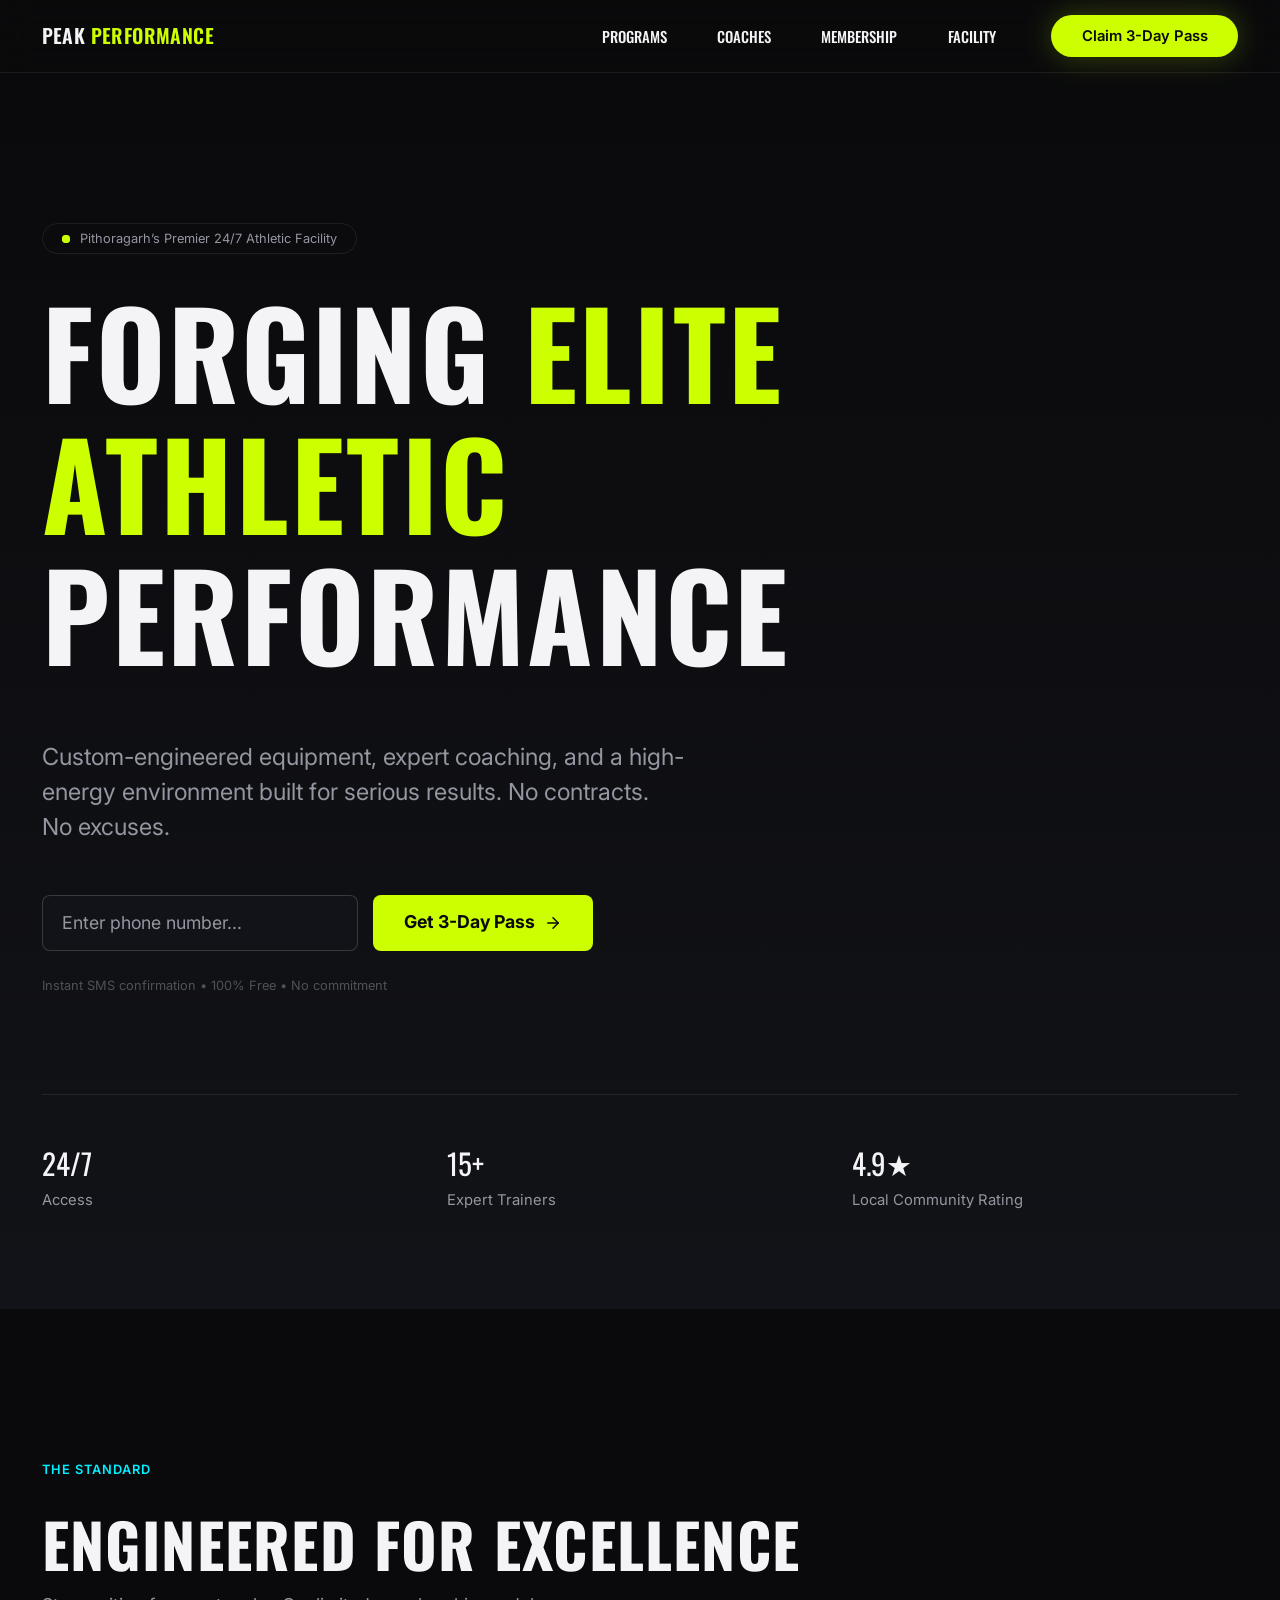
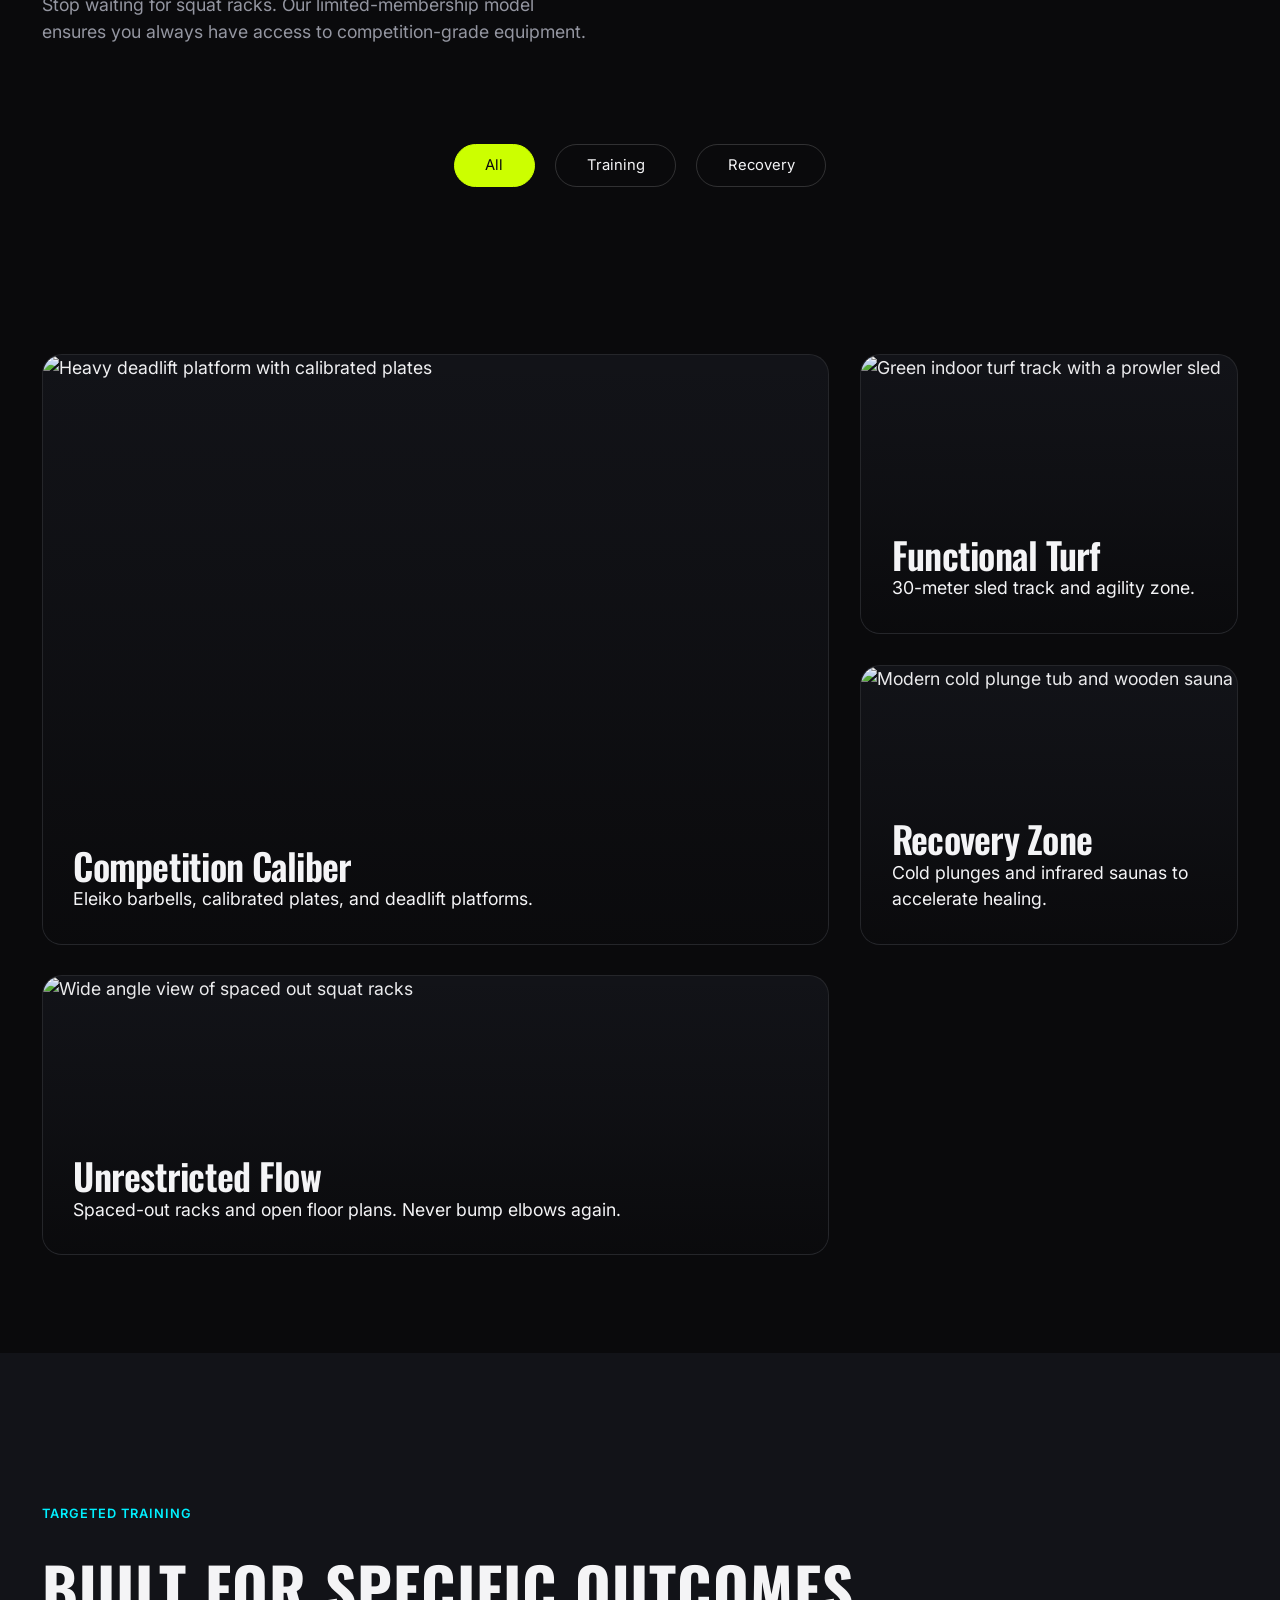
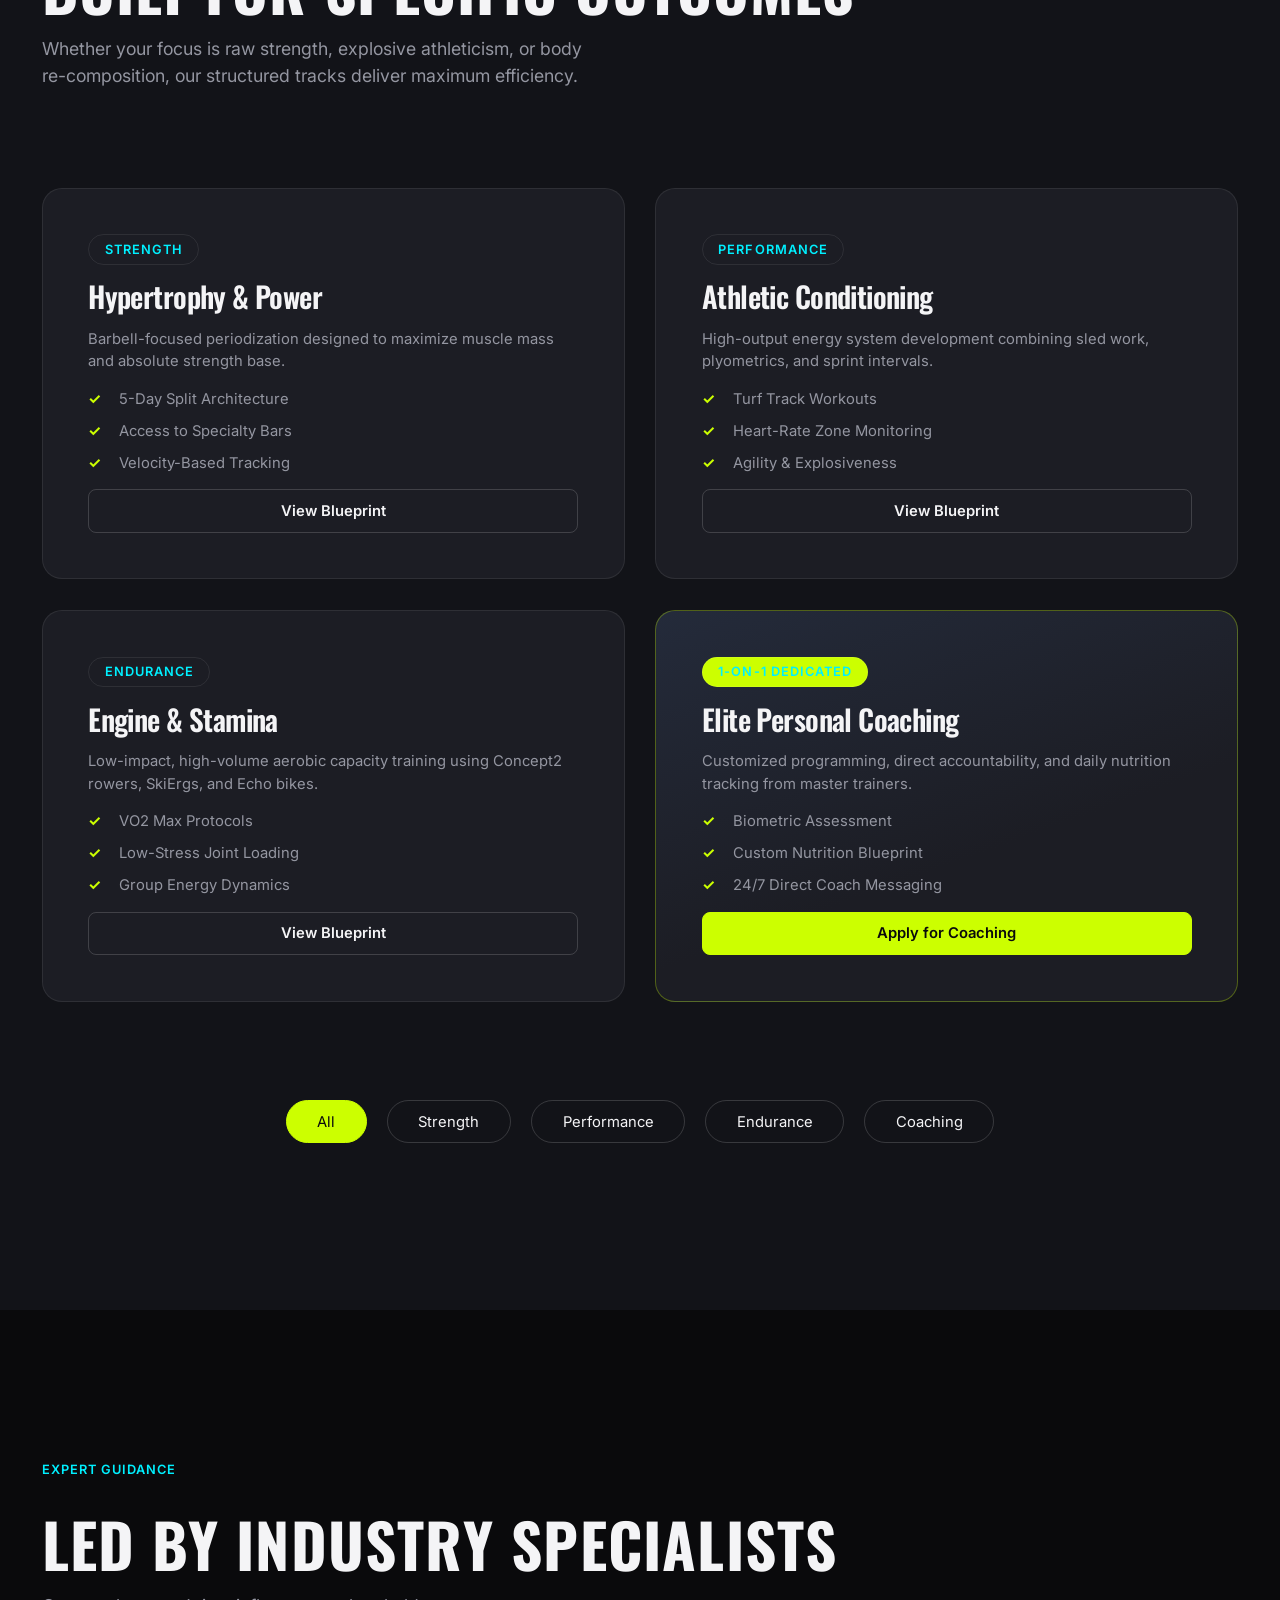
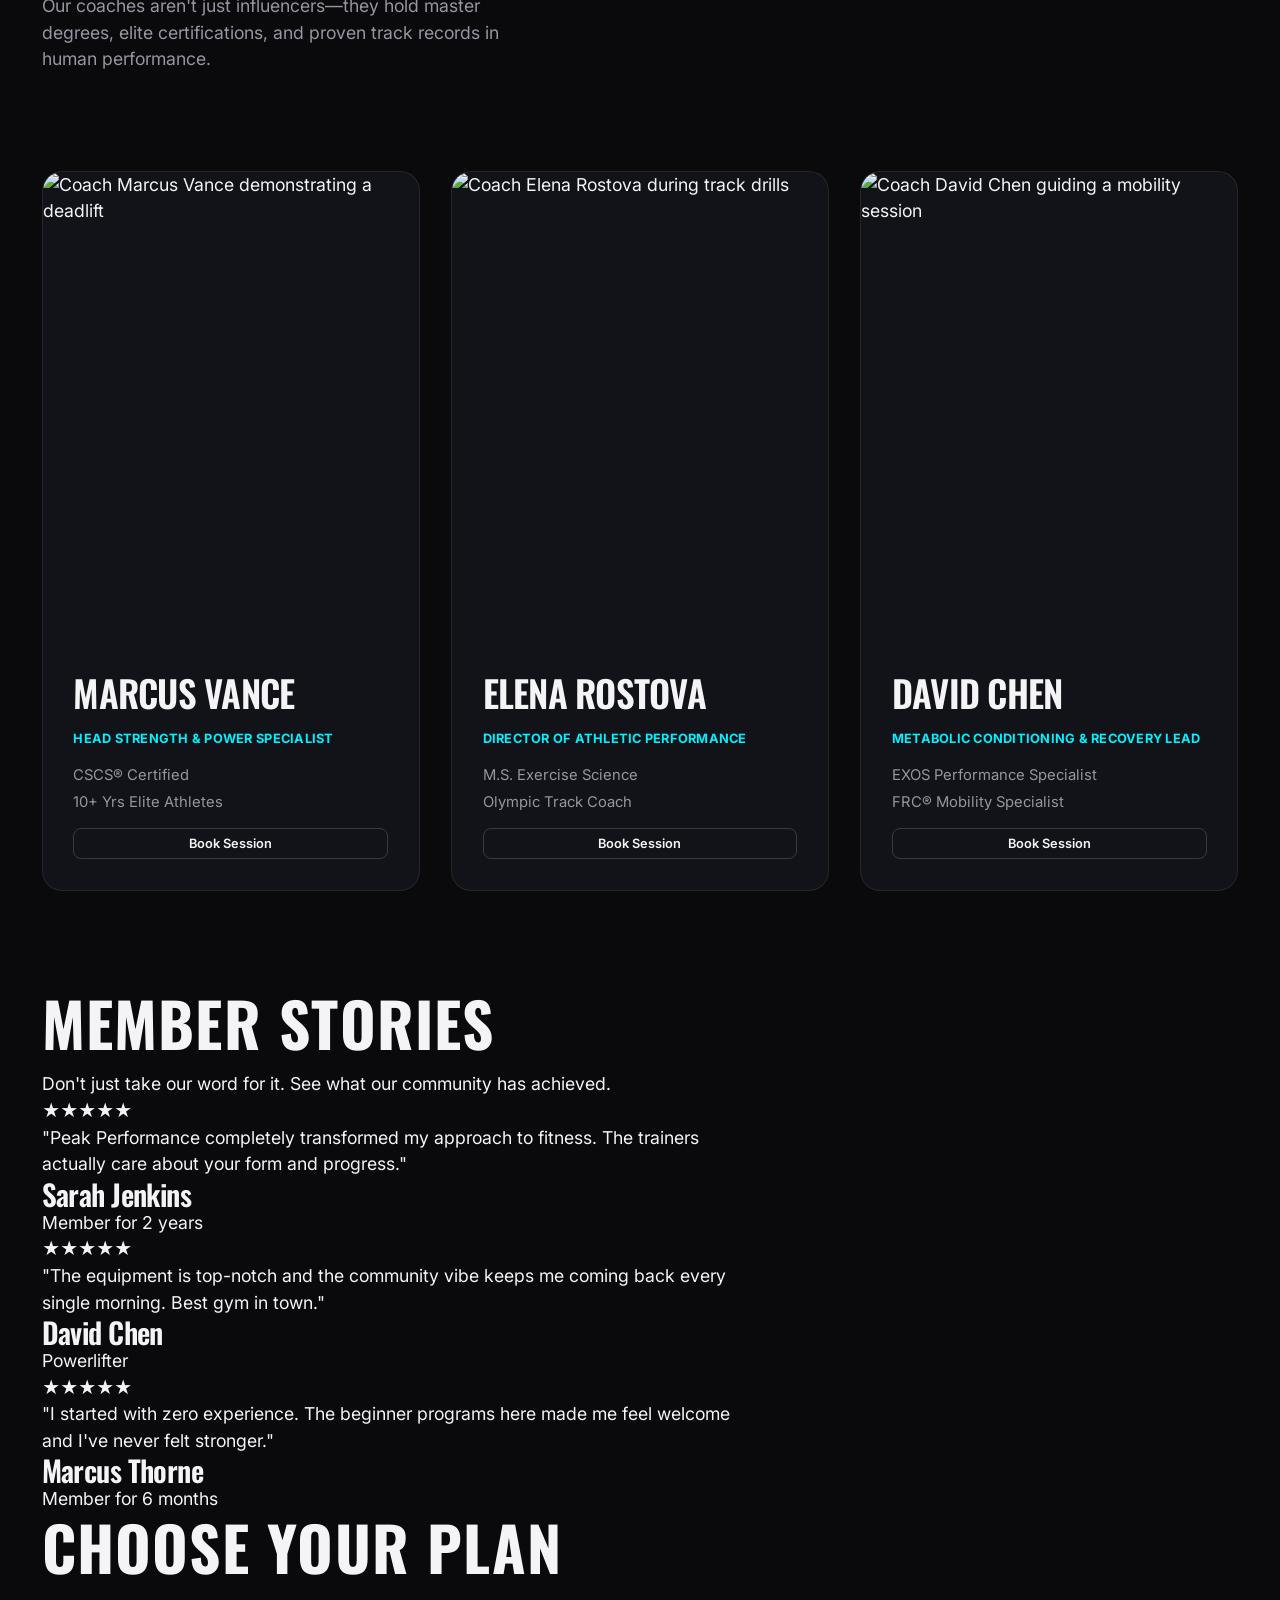
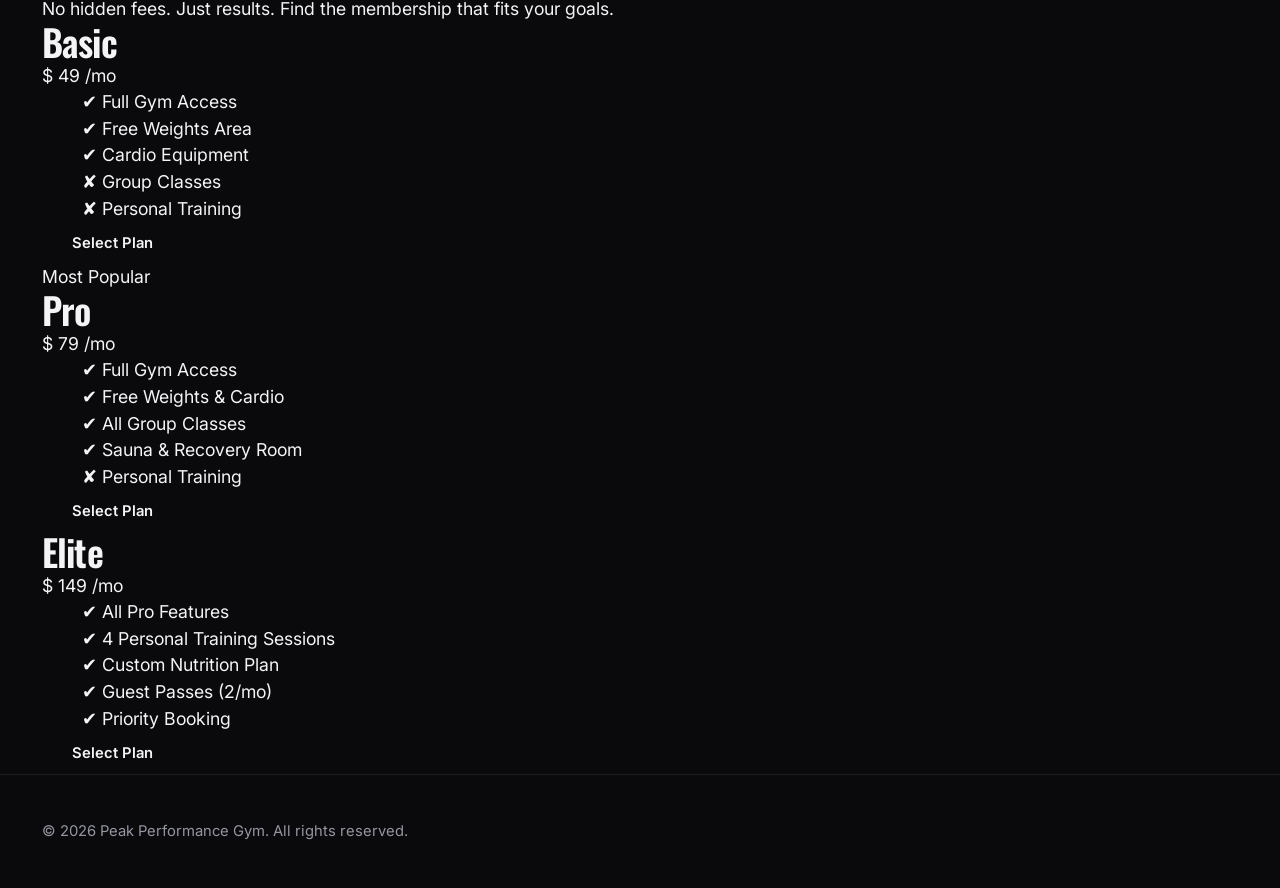
==== commit c909dce4: "Update index.html" ====
--- a/index.html
+++ b/index.html
@@ -304,6 +304,131 @@
 
   </div>
 </section>
+
+    <!-- =========================
+         TESTIMONIALS SECTION
+         ========================= -->
+    <section id="testimonials" class="section testimonials-section">
+      <div class="container">
+        <div class="section-header">
+          <h2>Member <span>Stories</span></h2>
+          <p>Don't just take our word for it. See what our community has achieved.</p>
+        </div>
+
+        <div class="testimonials-grid">
+          <!-- Testimonial Card 1 -->
+          <div class="testimonial-card">
+            <div class="stars">★★★★★</div>
+            <p class="quote">"Peak Performance completely transformed my approach to fitness. The trainers actually care about your form and progress."</p>
+            <div class="author">
+              <div class="author-info">
+                <h4>Sarah Jenkins</h4>
+                <p>Member for 2 years</p>
+              </div>
+            </div>
+          </div>
+
+          <!-- Testimonial Card 2 -->
+          <div class="testimonial-card">
+            <div class="stars">★★★★★</div>
+            <p class="quote">"The equipment is top-notch and the community vibe keeps me coming back every single morning. Best gym in town."</p>
+            <div class="author">
+              <div class="author-info">
+                <h4>David Chen</h4>
+                <p>Powerlifter</p>
+              </div>
+            </div>
+          </div>
+
+          <!-- Testimonial Card 3 -->
+          <div class="testimonial-card">
+            <div class="stars">★★★★★</div>
+            <p class="quote">"I started with zero experience. The beginner programs here made me feel welcome and I've never felt stronger."</p>
+            <div class="author">
+              <div class="author-info">
+                <h4>Marcus Thorne</h4>
+                <p>Member for 6 months</p>
+              </div>
+            </div>
+          </div>
+        </div>
+      </div>
+    </section>
+
+    <!-- =========================
+         PRICING SECTION
+         ========================= -->
+    <section id="pricing" class="section pricing-section">
+      <div class="container">
+        <div class="section-header">
+          <h2>Choose Your <span>Plan</span></h2>
+          <p>No hidden fees. Just results. Find the membership that fits your goals.</p>
+        </div>
+
+        <div class="pricing-grid">
+          <!-- Basic Plan -->
+          <div class="pricing-card">
+            <div class="plan-header">
+              <h3>Basic</h3>
+              <div class="price">
+                <span class="currency">$</span>
+                <span class="amount">49</span>
+                <span class="period">/mo</span>
+              </div>
+            </div>
+            <ul class="plan-features">
+              <li>✔ Full Gym Access</li>
+              <li>✔ Free Weights Area</li>
+              <li>✔ Cardio Equipment</li>
+              <li>✘ Group Classes</li>
+              <li>✘ Personal Training</li>
+            </ul>
+            <button class="btn btn-outline">Select Plan</button>
+          </div>
+
+          <!-- Pro Plan (Highlighted) -->
+          <div class="pricing-card popular">
+            <div class="badge">Most Popular</div>
+            <div class="plan-header">
+              <h3>Pro</h3>
+              <div class="price">
+                <span class="currency">$</span>
+                <span class="amount">79</span>
+                <span class="period">/mo</span>
+              </div>
+            </div>
+            <ul class="plan-features">
+              <li>✔ Full Gym Access</li>
+              <li>✔ Free Weights & Cardio</li>
+              <li>✔ All Group Classes</li>
+              <li>✔ Sauna & Recovery Room</li>
+              <li>✘ Personal Training</li>
+            </ul>
+            <button class="btn btn-primary">Select Plan</button>
+          </div>
+
+          <!-- Elite Plan -->
+          <div class="pricing-card">
+            <div class="plan-header">
+              <h3>Elite</h3>
+              <div class="price">
+                <span class="currency">$</span>
+                <span class="amount">149</span>
+                <span class="period">/mo</span>
+              </div>
+            </div>
+            <ul class="plan-features">
+              <li>✔ All Pro Features</li>
+              <li>✔ 4 Personal Training Sessions</li>
+              <li>✔ Custom Nutrition Plan</li>
+              <li>✔ Guest Passes (2/mo)</li>
+              <li>✔ Priority Booking</li>
+            </ul>
+            <button class="btn btn-outline">Select Plan</button>
+          </div>
+        </div>
+      </div>
+    </section>
     
   </main>
 
--- a/styles.css
+++ b/styles.css
@@ -1382,3 +1382,126 @@
   transform: translateY(-1px);
   box-shadow: var(--shadow-glow-volt);
 }
+
+/* ==========================================================================
+   COACHES SECTION
+   ========================================================================== */
+
+/* ---- 1. Layout & grid ---- */
+
+.coaches {
+  background: var(--color-bg-void);
+}
+
+.coaches__inner {
+  display: flex;
+  flex-direction: column;
+  gap: var(--space-2xl);
+}
+
+.coaches__grid {
+  display: grid;
+  grid-template-columns: 1fr;
+  align-items: stretch;
+  gap: var(--space-md);
+}
+
+@media (min-width: 768px) {
+  .coaches__grid {
+    grid-template-columns: repeat(3, 1fr);
+  }
+}
+
+/* ---- 2. Coach card base ---- */
+
+.coach-card {
+  position: relative;
+  display: flex;
+  flex-direction: column;
+  overflow: hidden;
+  background: var(--color-bg-surface);
+  border: 1px solid var(--color-border-subtle);
+  border-radius: var(--radius-lg);
+  transition: transform var(--duration-base) var(--ease-out),
+              border-color var(--duration-base) var(--ease-out),
+              box-shadow var(--duration-base) var(--ease-out);
+}
+
+.coach-card:hover,
+.coach-card:focus-within {
+  border-color: var(--color-border-strong);
+  box-shadow: var(--shadow-lg);
+}
+
+/* ---- 3. Image ---- */
+
+.coach-card__img {
+  width: 100%;
+  aspect-ratio: 4 / 5;
+  object-fit: cover;
+  transition: transform var(--duration-slow) var(--ease-out);
+}
+
+/* ---- 4. Content area ---- */
+
+.coach-card__content {
+  display: flex;
+  flex-direction: column;
+  align-items: flex-start;
+  gap: var(--space-xs);
+  flex-grow: 1;
+  padding: var(--space-md);
+}
+
+/* ---- 5. Typography & elements ---- */
+
+.coach-card h3 {
+  font-family: var(--font-display);
+  text-transform: uppercase;
+  color: var(--color-text-primary);
+}
+
+.coach-card__role {
+  font-size: var(--text-xs);
+  font-weight: var(--weight-bold);
+  text-transform: uppercase;
+  letter-spacing: var(--tracking-wide);
+  color: var(--color-cyan);
+}
+
+.coach-card ul {
+  display: flex;
+  flex-direction: column;
+  gap: var(--space-3xs);
+  list-style: none;
+  padding: 0;
+}
+
+.coach-card li {
+  font-size: var(--text-sm);
+  color: var(--color-text-muted);
+}
+
+.coach-card .btn {
+  width: 100%;
+  margin-top: auto;
+}
+
+.btn--sm {
+  padding: var(--space-3xs) var(--space-sm);
+  font-size: var(--text-xs);
+}
+
+/* ---- 6. Motion & accessibility ---- */
+
+@media (prefers-reduced-motion: no-preference) {
+  .coach-card:hover,
+  .coach-card:focus-within {
+    transform: translateY(-4px);
+  }
+
+  .coach-card:hover .coach-card__img,
+  .coach-card:focus-within .coach-card__img {
+    transform: scale(1.04);
+  }
+}
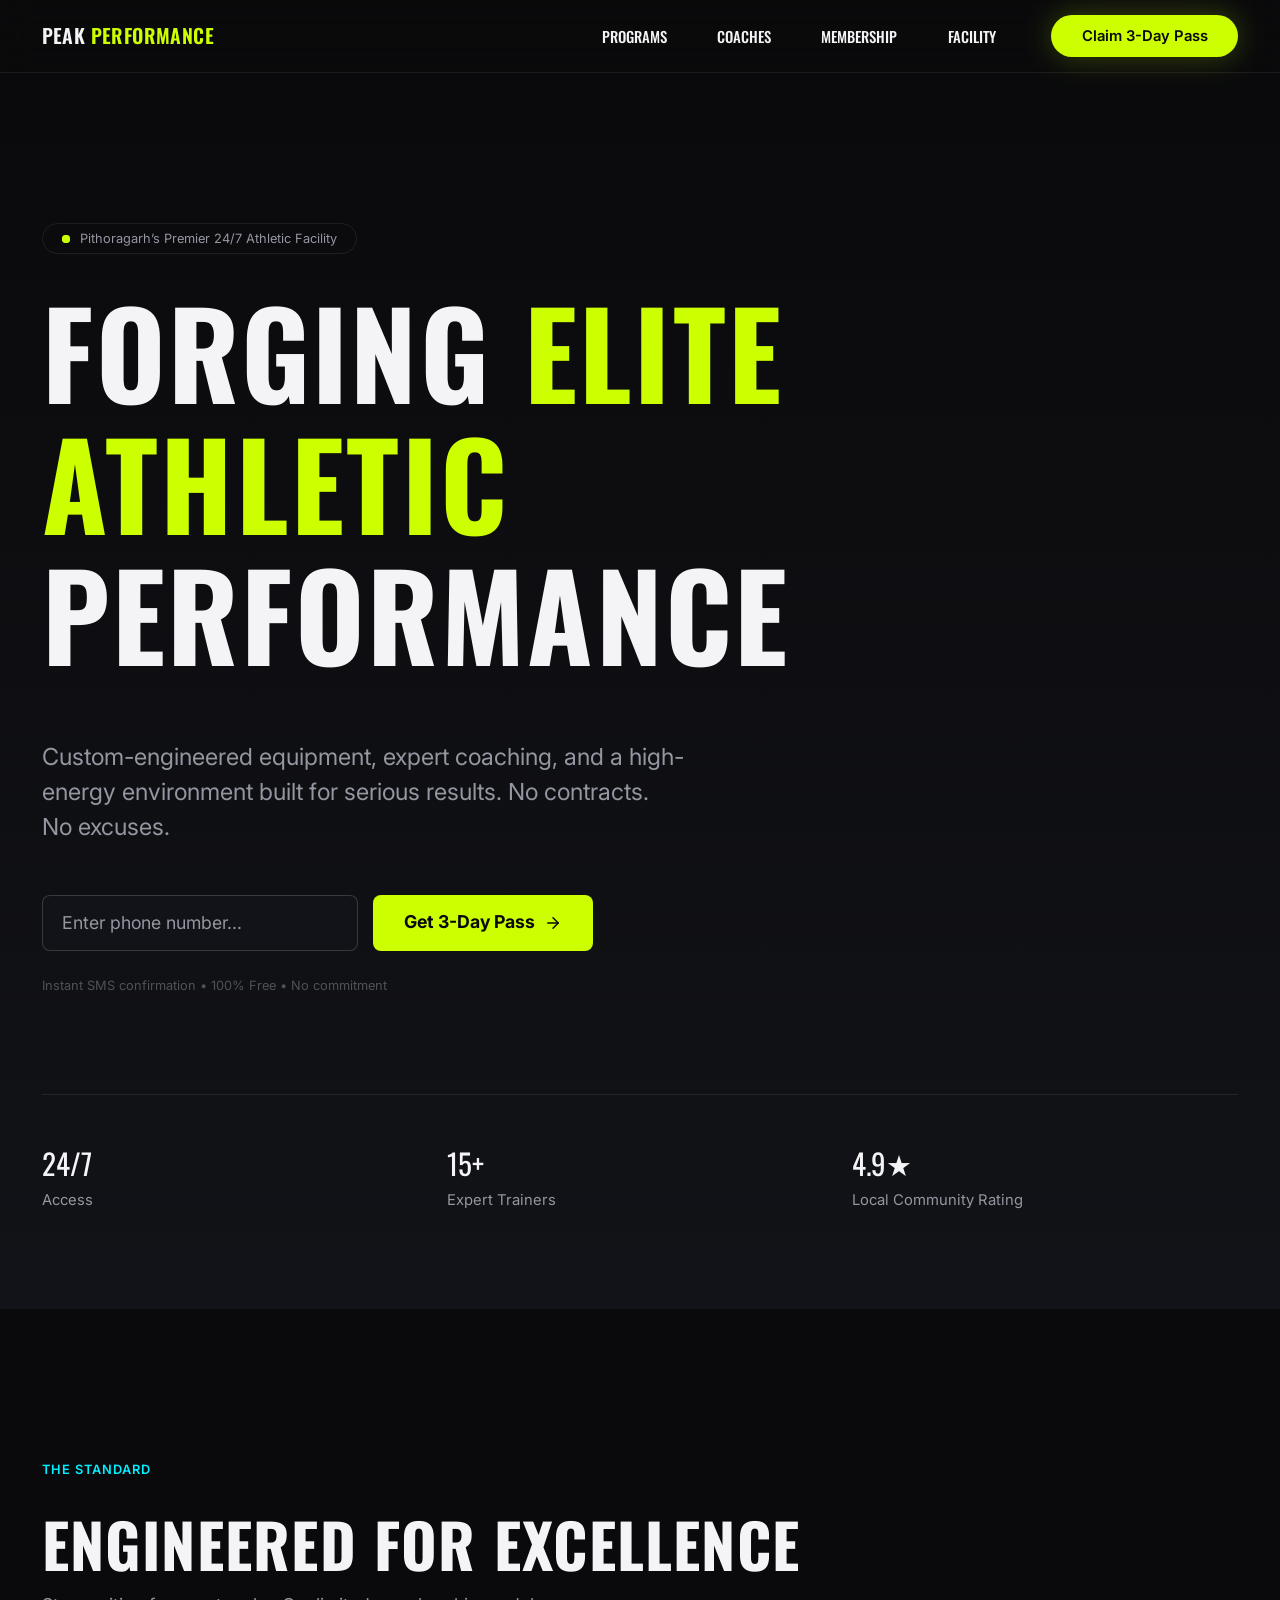
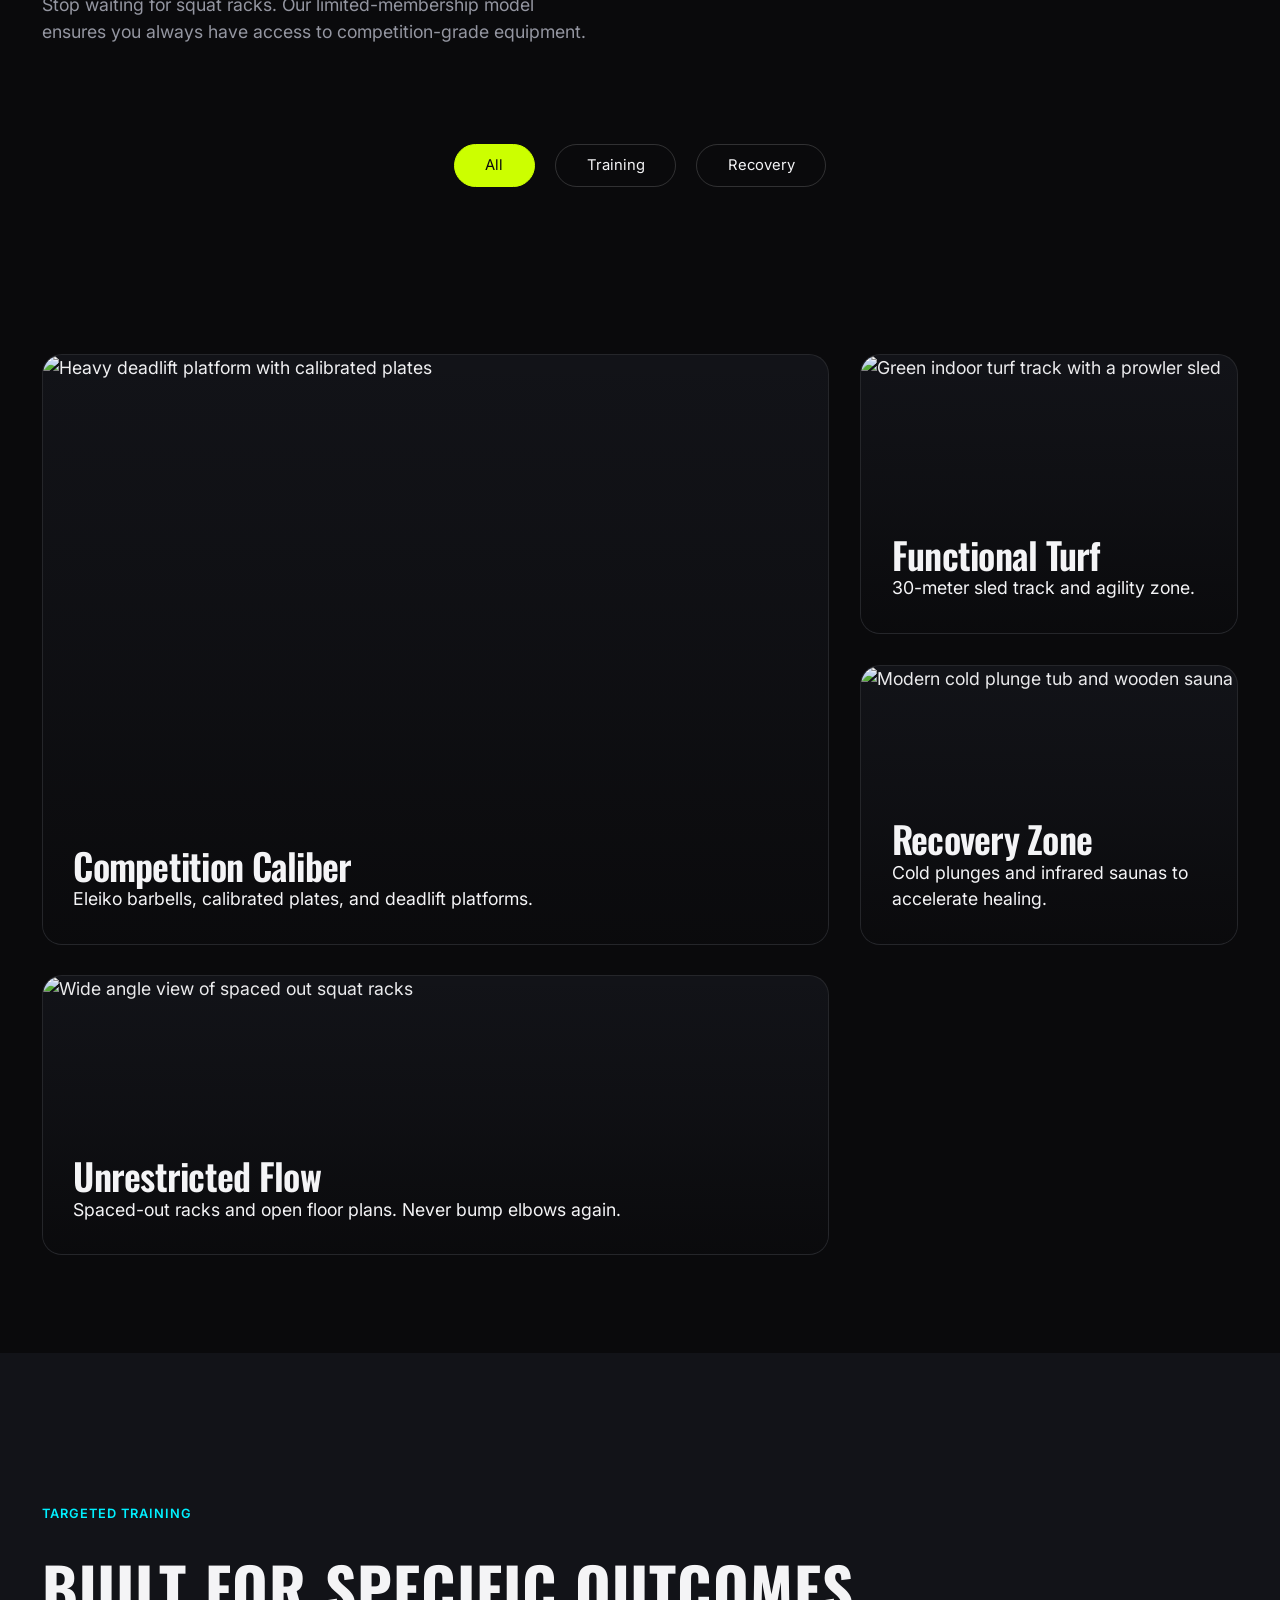
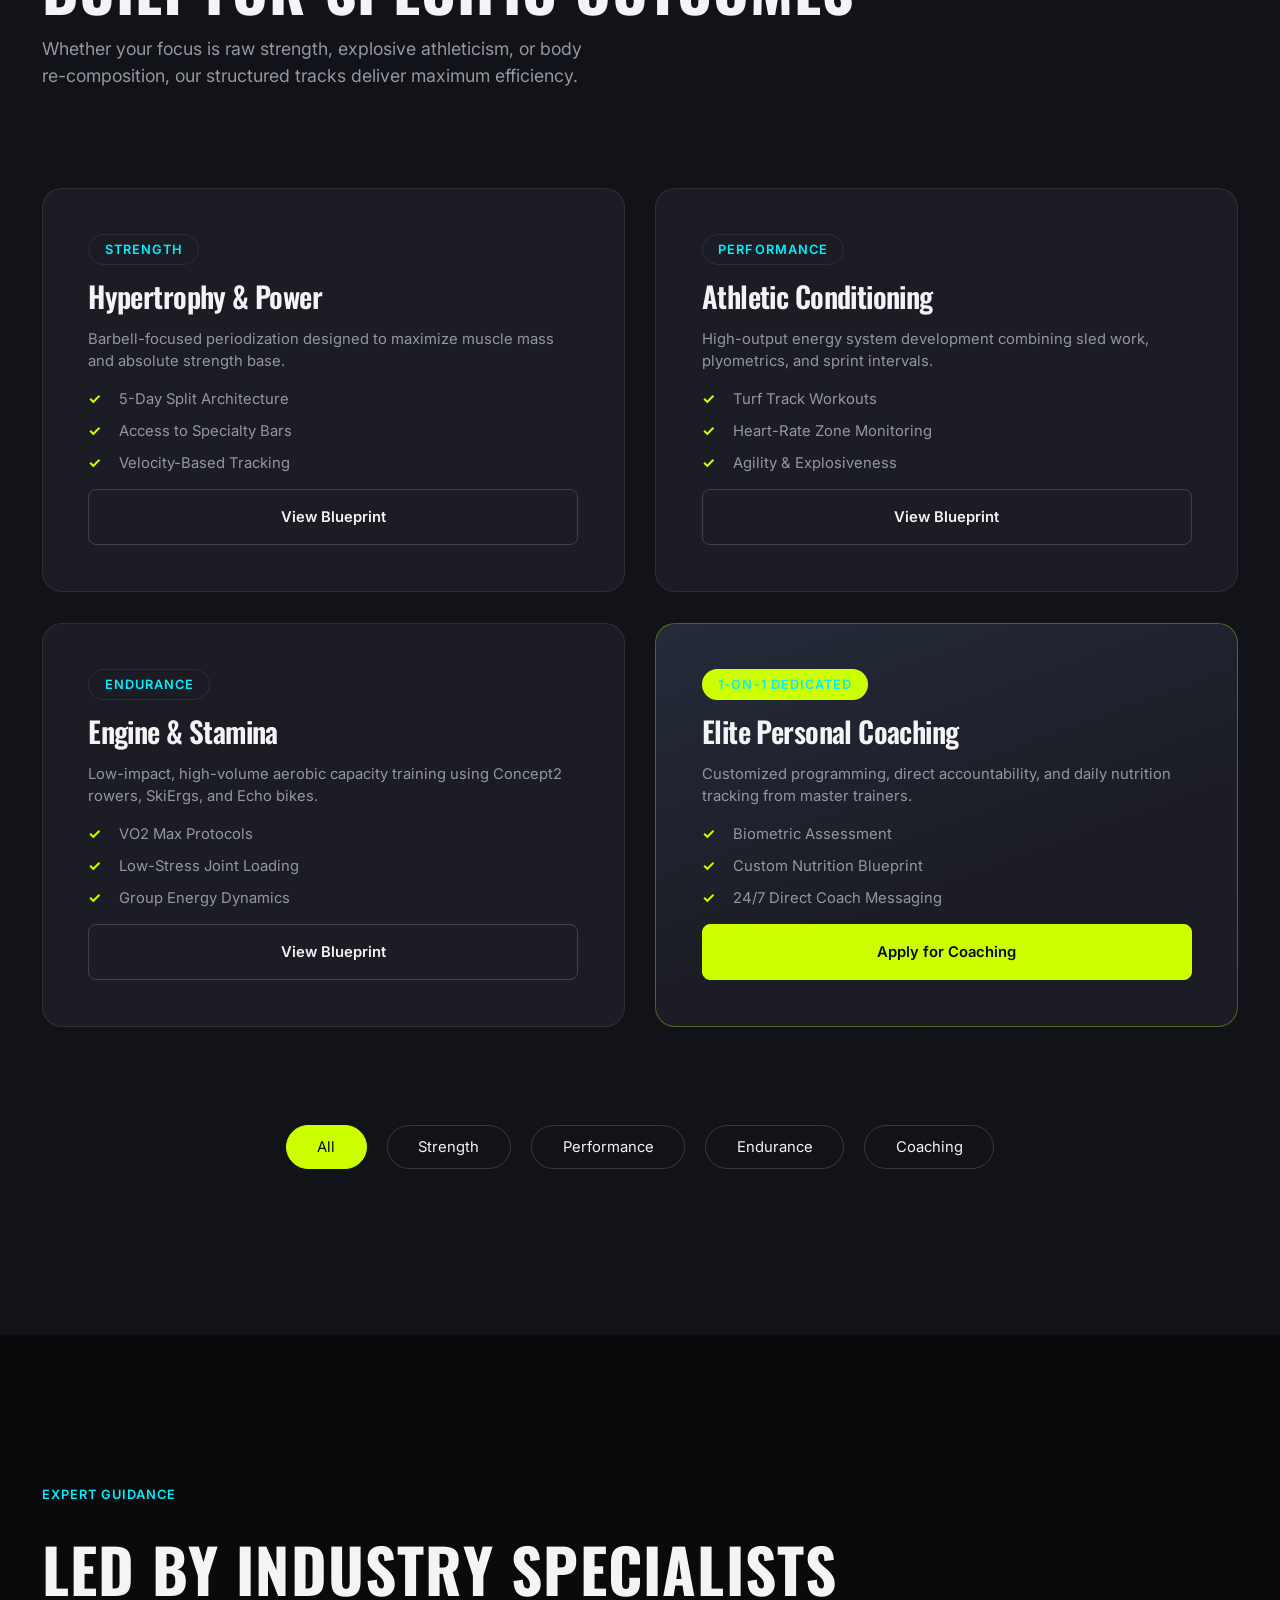
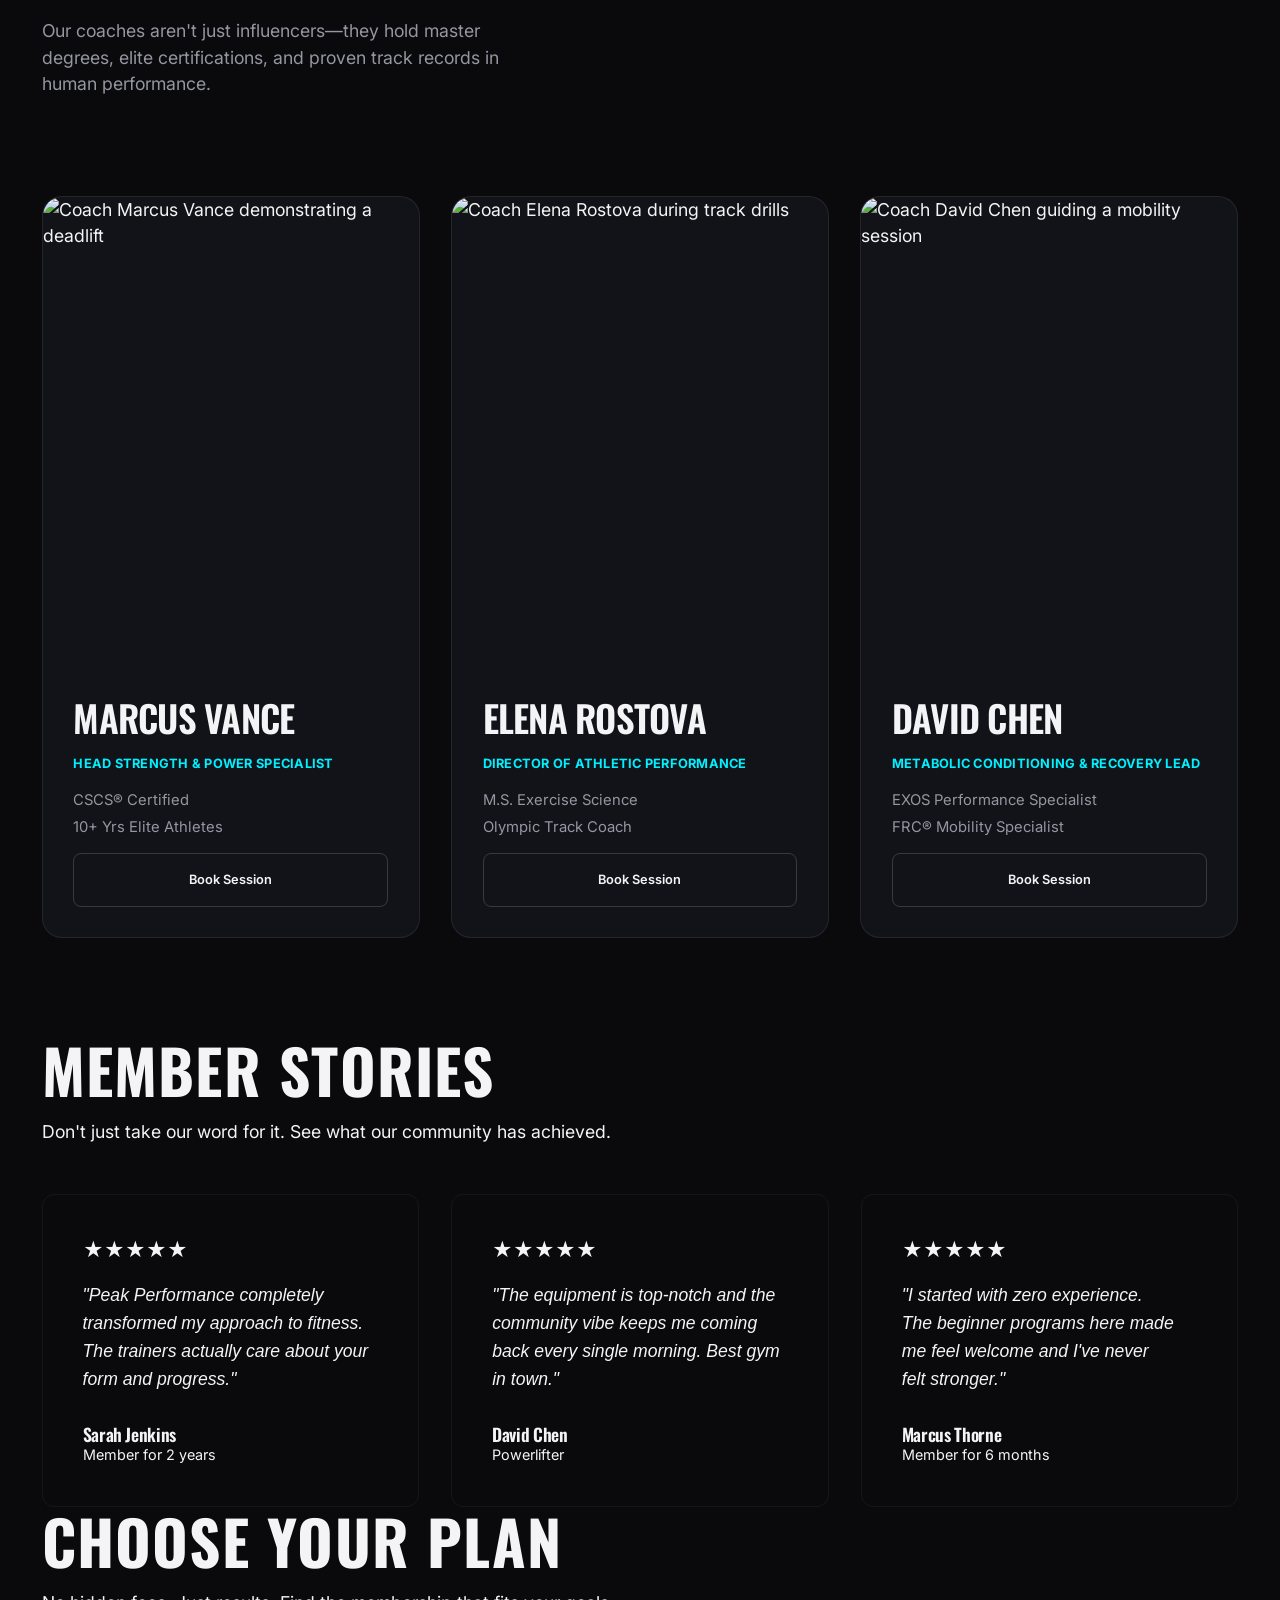
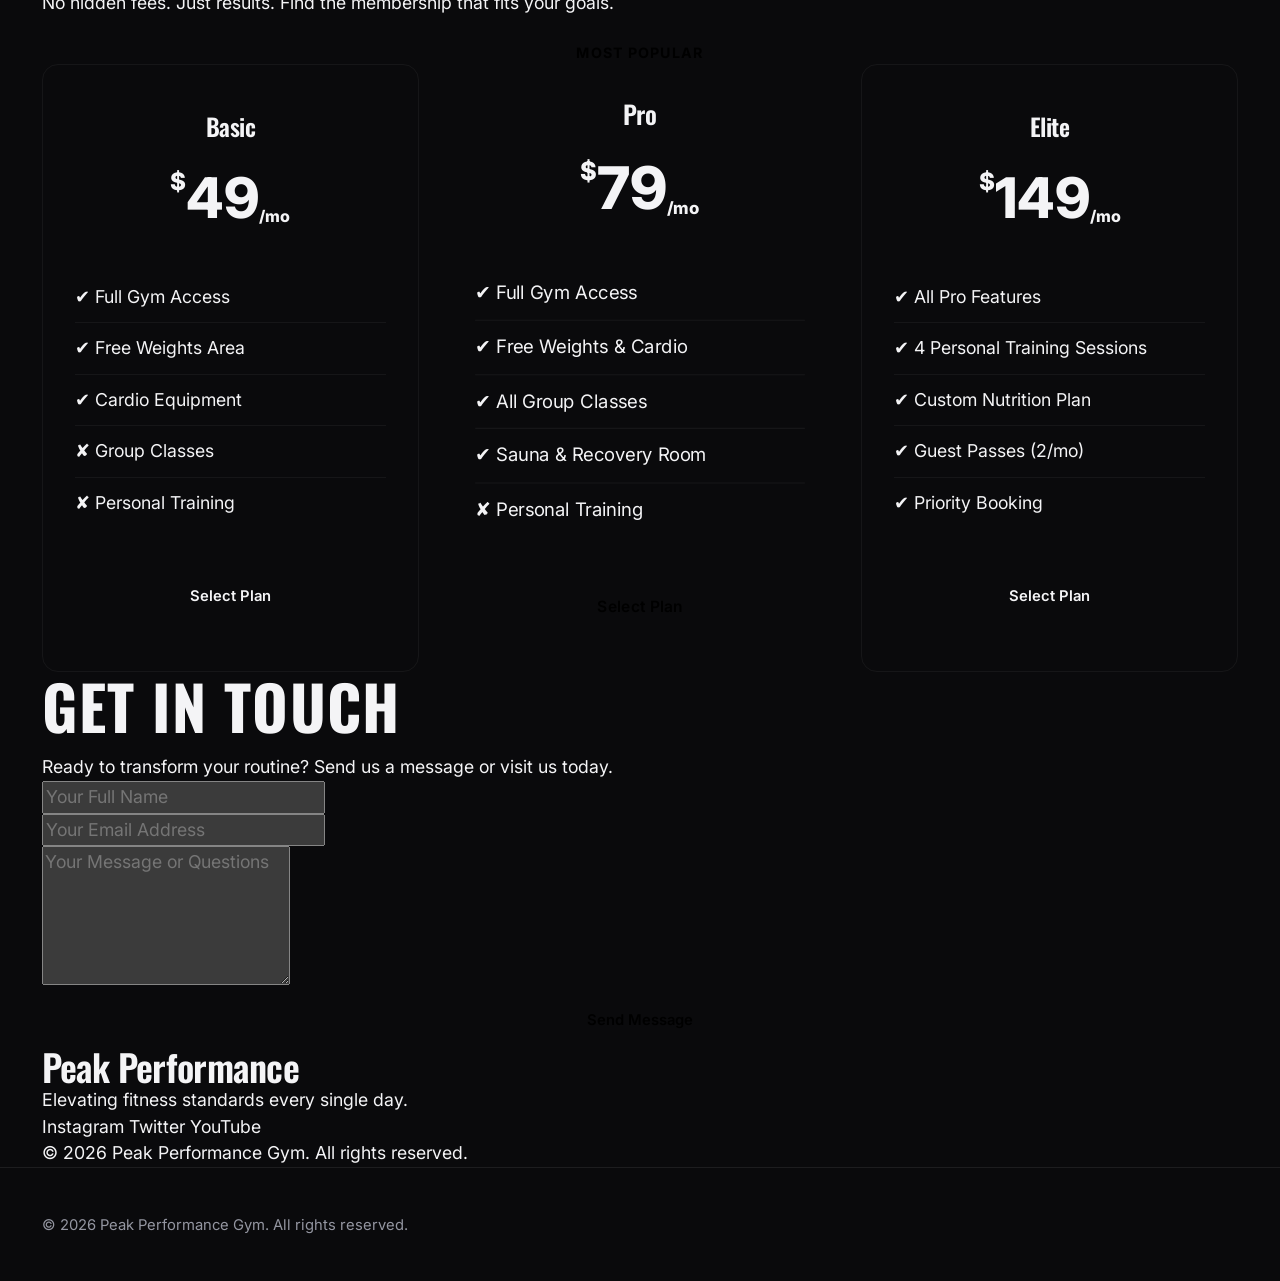
==== commit c905e101: "Update index.html" ====
--- a/index.html
+++ b/index.html
@@ -429,6 +429,49 @@
         </div>
       </div>
     </section>
+
+    <!-- =========================
+         CONTACT SECTION
+         ========================= -->
+    <section id="contact" class="section contact-section">
+      <div class="container">
+        <div class="section-header">
+          <h2>Get In <span>Touch</span></h2>
+          <p>Ready to transform your routine? Send us a message or visit us today.</p>
+        </div>
+
+        <form class="contact-form" id="contactForm">
+          <div class="form-group">
+            <input type="text" id="name" placeholder="Your Full Name" required />
+          </div>
+          <div class="form-group">
+            <input type="email" id="email" placeholder="Your Email Address" required />
+          </div>
+          <div class="form-group">
+            <textarea id="message" rows="5" placeholder="Your Message or Questions" required></textarea>
+          </div>
+          <button type="submit" class="btn btn-primary">Send Message</button>
+        </form>
+      </div>
+    </section>
+
+    <!-- =========================
+         FOOTER
+         ========================= -->
+    <footer class="footer">
+      <div class="container footer-content">
+        <div class="footer-brand">
+          <h3>Peak <span>Performance</span></h3>
+          <p>Elevating fitness standards every single day.</p>
+        </div>
+        <div class="social-links">
+          <a href="#" aria-label="Instagram">Instagram</a>
+          <a href="#" aria-label="Twitter">Twitter</a>
+          <a href="#" aria-label="YouTube">YouTube</a>
+        </div>
+        <p class="copyright">&copy; 2026 Peak Performance Gym. All rights reserved.</p>
+      </div>
+    </footer>
     
   </main>
 
--- a/styles.css
+++ b/styles.css
@@ -1505,3 +1505,170 @@
     transform: scale(1.04);
   }
 }
+
+/* =========================================
+   TESTIMONIALS STYLES
+   ========================================= */
+.testimonials-section {
+  background-color: var(--surface-color); /* Assuming you have a dark surface variable */
+}
+
+.testimonials-grid {
+  display: grid;
+  grid-template-columns: repeat(auto-fit, minmax(300px, 1fr));
+  gap: 2rem;
+  margin-top: 3rem;
+}
+
+.testimonial-card {
+  background-color: var(--bg-color);
+  padding: 2.5rem;
+  border-radius: 12px;
+  border: 1px solid rgba(255, 255, 255, 0.05);
+  transition: transform 0.3s ease;
+}
+
+.testimonial-card:hover {
+  transform: translateY(-5px);
+}
+
+.stars {
+  color: var(--accent-color); /* Your gym's theme color (e.g., bright green/orange) */
+  font-size: 1.25rem;
+  margin-bottom: 1rem;
+}
+
+.quote {
+  font-size: 1.1rem;
+  font-style: italic;
+  line-height: 1.6;
+  margin-bottom: 2rem;
+  color: var(--text-light);
+}
+
+.author-info h4 {
+  margin: 0;
+  font-size: 1.1rem;
+  color: var(--text-color);
+}
+
+.author-info p {
+  margin: 0;
+  font-size: 0.9rem;
+  color: var(--text-muted);
+}
+
+/* =========================================
+   PRICING STYLES
+   ========================================= */
+.pricing-grid {
+  display: grid;
+  grid-template-columns: repeat(auto-fit, minmax(300px, 1fr));
+  gap: 2rem;
+  margin-top: 3rem;
+  align-items: center;
+}
+
+.pricing-card {
+  background-color: var(--surface-color);
+  padding: 3rem 2rem;
+  border-radius: 16px;
+  text-align: center;
+  border: 1px solid rgba(255, 255, 255, 0.05);
+  position: relative;
+  transition: all 0.3s ease;
+}
+
+.pricing-card:hover {
+  border-color: var(--accent-color);
+}
+
+.pricing-card.popular {
+  background-color: var(--surface-color-light);
+  transform: scale(1.05);
+  border: 2px solid var(--accent-color);
+}
+
+.badge {
+  position: absolute;
+  top: -15px;
+  left: 50%;
+  transform: translateX(-50%);
+  background-color: var(--accent-color);
+  color: #000;
+  padding: 0.5rem 1rem;
+  border-radius: 20px;
+  font-weight: 700;
+  font-size: 0.85rem;
+  letter-spacing: 1px;
+  text-transform: uppercase;
+}
+
+.plan-header h3 {
+  font-size: 1.5rem;
+  margin-bottom: 1rem;
+}
+
+.price {
+  font-size: 3.5rem;
+  font-weight: 800;
+  display: flex;
+  justify-content: center;
+  align-items: flex-start;
+  margin-bottom: 2rem;
+}
+
+.currency {
+  font-size: 1.5rem;
+  margin-top: 0.5rem;
+}
+
+.period {
+  font-size: 1rem;
+  color: var(--text-muted);
+  align-self: flex-end;
+  margin-bottom: 0.75rem;
+}
+
+.plan-features {
+  list-style: none;
+  padding: 0;
+  margin: 0 0 2.5rem 0;
+  text-align: left;
+}
+
+.plan-features li {
+  padding: 0.75rem 0;
+  border-bottom: 1px solid rgba(255, 255, 255, 0.05);
+  color: var(--text-light);
+}
+
+.plan-features li:last-child {
+  border-bottom: none;
+}
+
+.btn {
+  width: 100%;
+  padding: 1rem;
+  border-radius: 8px;
+  font-weight: 600;
+  cursor: pointer;
+  transition: all 0.3s ease;
+}
+
+.btn-primary {
+  background-color: var(--accent-color);
+  color: #000;
+  border: none;
+}
+
+.btn-outline {
+  background-color: transparent;
+  color: var(--text-color);
+  border: 1px solid var(--text-muted);
+}
+
+.btn-outline:hover {
+  border-color: var(--text-color);
+  background-color: rgba(255, 255, 255, 0.05);
+}
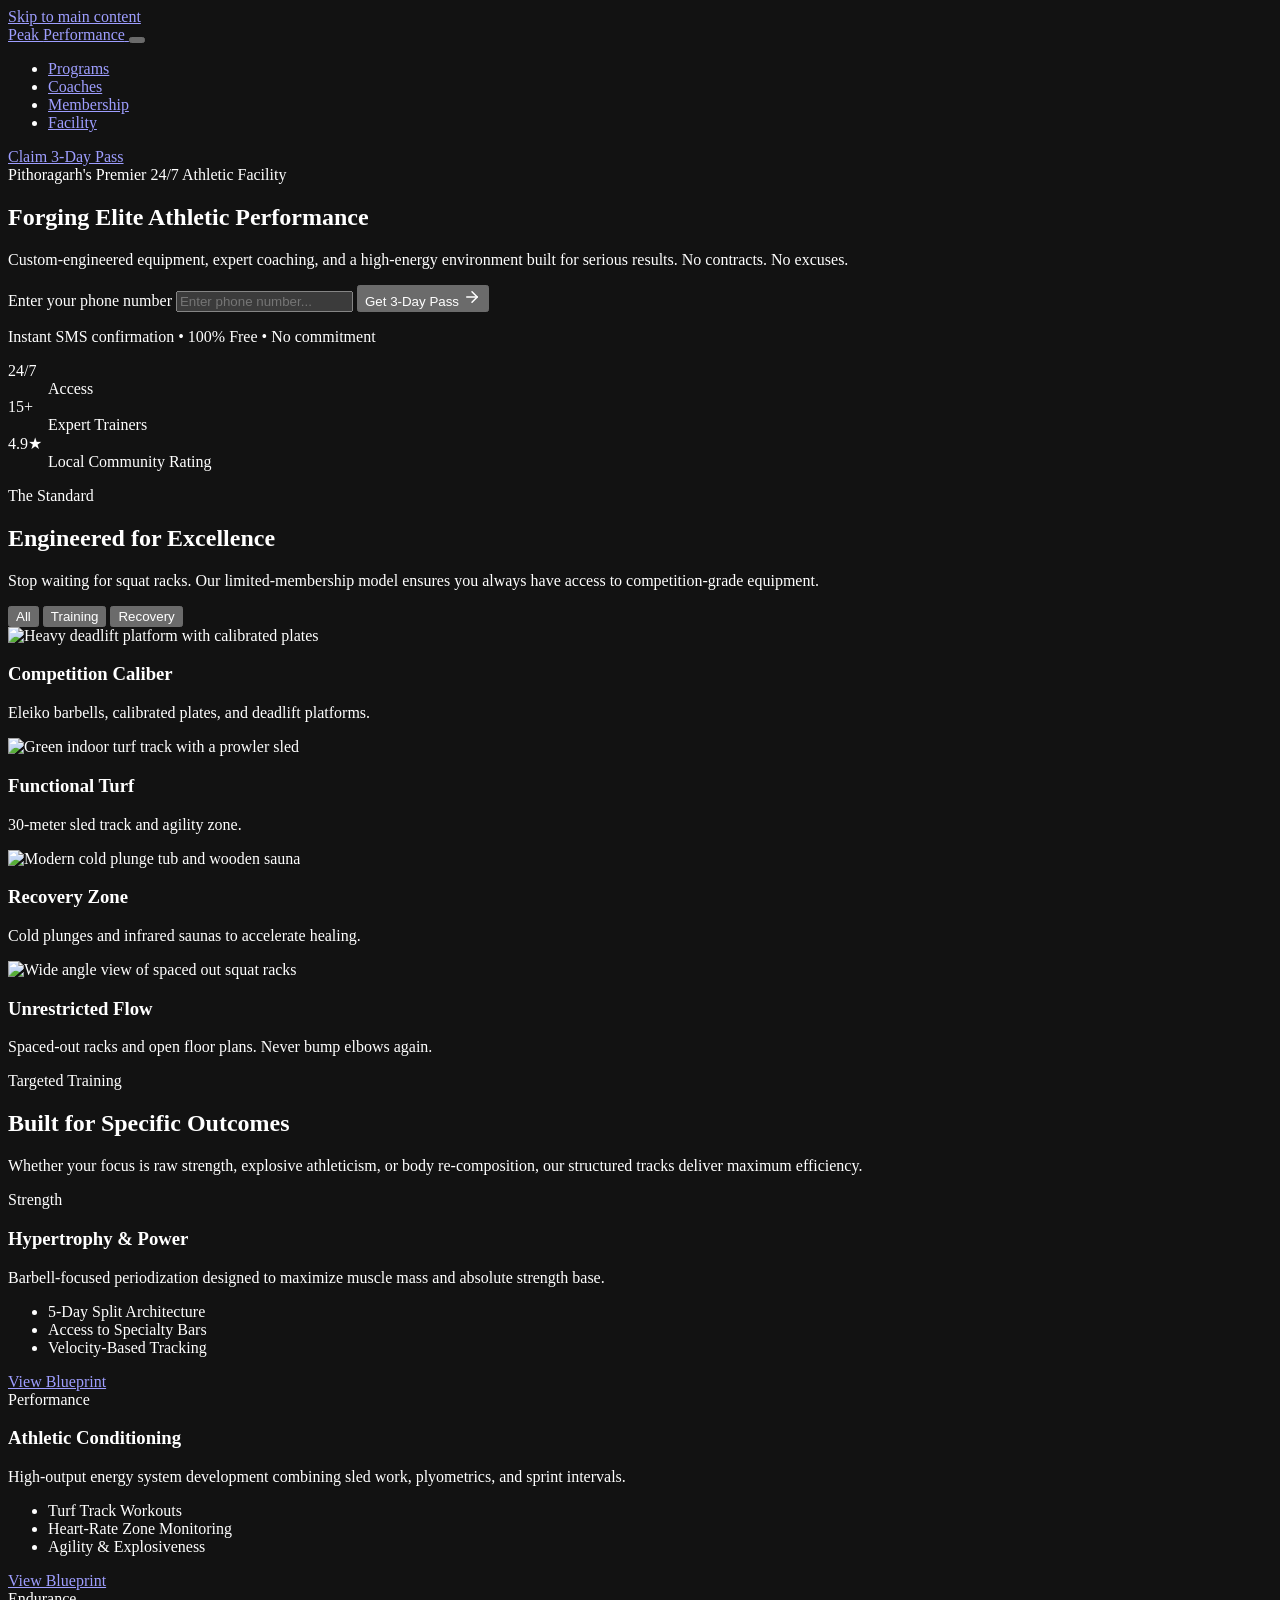
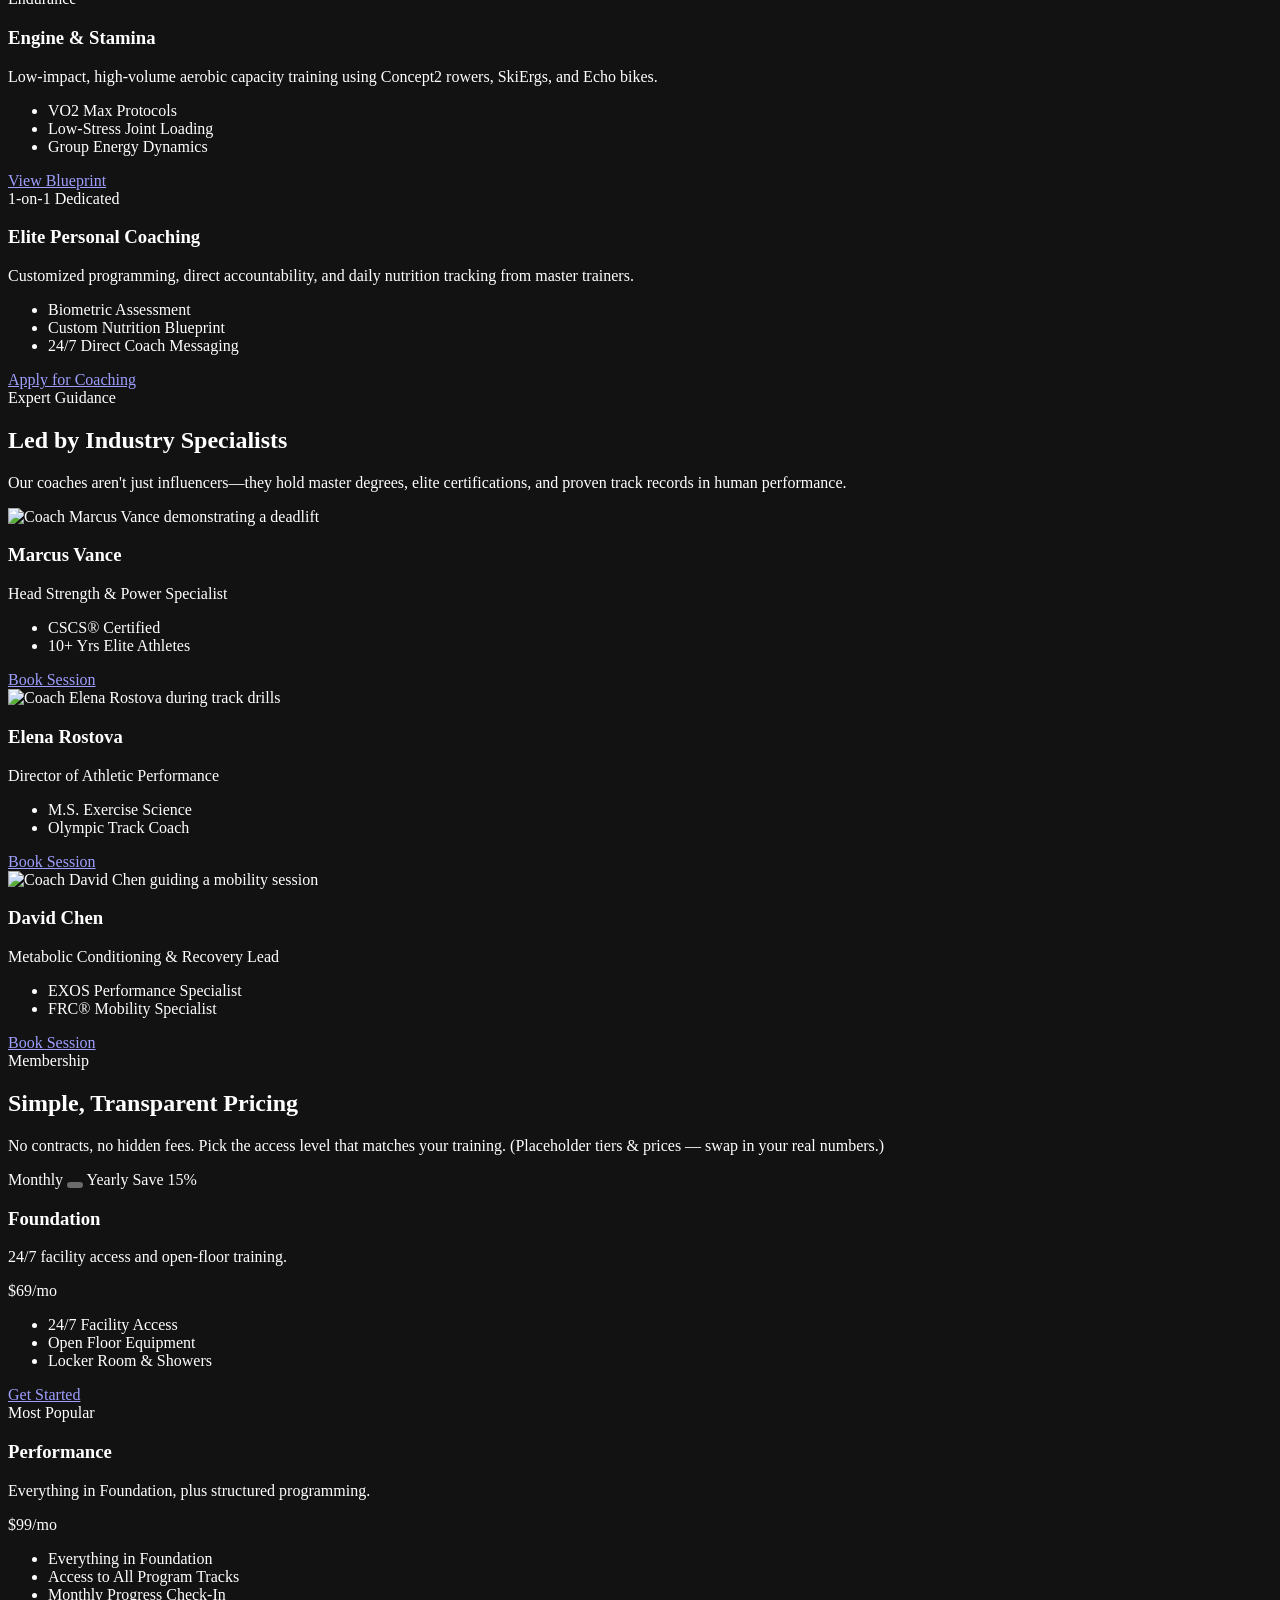
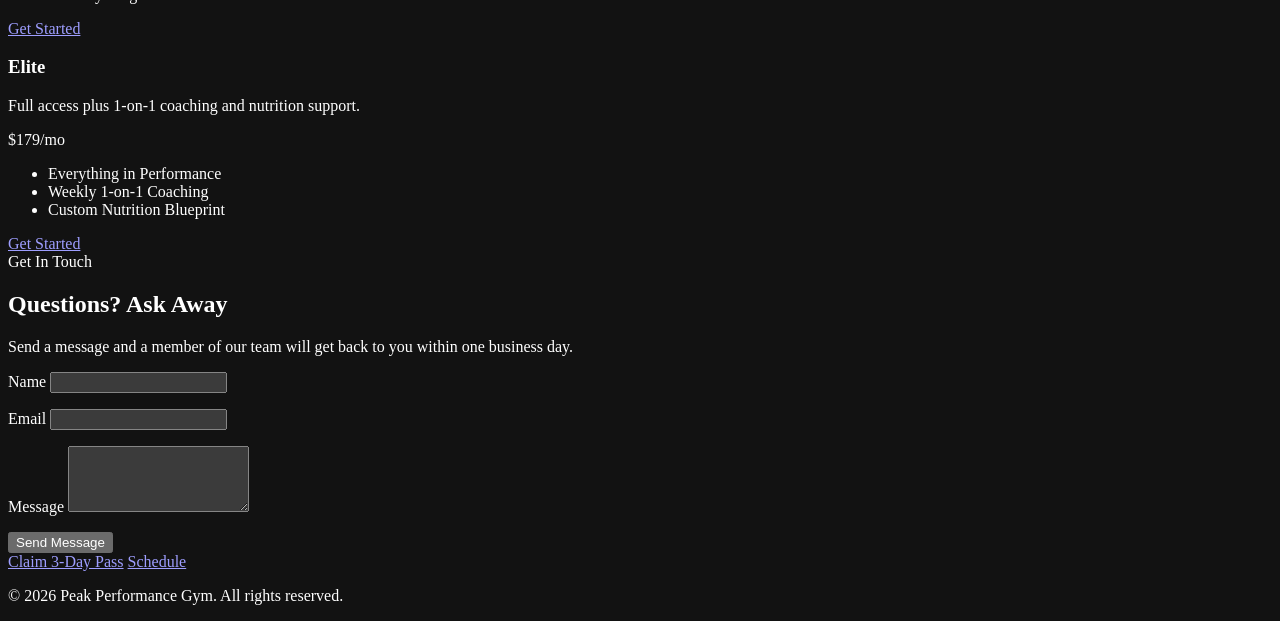
==== commit a3b3269a: "Add files via upload" ====
--- a/index.html
+++ b/index.html
@@ -49,430 +49,354 @@
     </div>
   </header>
 
-  <aside class="mobile-bottom-bar" aria-label="Quick actions">
-  <a href="#join" class="mobile-bottom-bar__primary">Claim 3-Day Pass</a>
-  <a href="#schedule" class="mobile-bottom-bar__secondary">Schedule</a>
-</aside>
-
   <main id="main-content">
 
     <section class="hero" id="hero" aria-labelledby="hero-title">
-  <div class="container hero__inner">
-
-    <div class="hero__badge">
-      <span class="status-dot" aria-hidden="true"></span>
-      Pithoragarh’s Premier 24/7 Athletic Facility
-    </div>
-
-    <h1 id="hero-title">Forging <span class="hero__title-accent">Elite Athletic</span> Performance</h1>
-
-    <p class="hero__lede">Custom-engineered equipment, expert coaching, and a high-energy environment built for serious results. No contracts. No excuses.</p>
-
-    <form class="hero__form" aria-label="Claim Free 3-Day Pass" action="#" method="POST">
-      <div class="hero__form-group">
-        <label for="hero-phone" class="visually-hidden">Enter your phone number</label>
-        <input
-          type="tel"
-          id="hero-phone"
-          name="phone"
-          class="hero__form-input"
-          placeholder="Enter phone number..."
-          required
-          autocomplete="tel"
-          inputmode="tel"
-        >
-        <button type="submit" class="hero__form-submit">
-          Get 3-Day Pass
-          <svg class="hero__form-icon" aria-hidden="true" viewBox="0 0 24 24" width="18" height="18" fill="none" stroke="currentColor" stroke-width="2" stroke-linecap="round" stroke-linejoin="round">
-            <line x1="5" y1="12" x2="19" y2="12"></line>
-            <polyline points="12 5 19 12 12 19"></polyline>
-          </svg>
-        </button>
-      </div>
-      <p class="hero__form-trust">Instant SMS confirmation • 100% Free • No commitment</p>
-    </form>
-
-    <div class="hero__stats">
-      <dl class="hero__stats-list">
-        <div class="hero__stat">
-          <dt>24/7</dt>
-          <dd>Access</dd>
-        </div>
-        <div class="hero__stat">
-          <dt>15+</dt>
-          <dd>Expert Trainers</dd>
-        </div>
-        <div class="hero__stat">
-          <dt>4.9★</dt>
-          <dd>Local Community Rating</dd>
-        </div>
-      </dl>
-    </div>
-
-  </div>
-</section>
-
-
-<section class="facility section-padding" id="facility" aria-labelledby="facility-title">
-  <div class="container facility__inner">
-
-    <div class="section-header">
-      <span class="eyebrow">The Standard</span>
-      <h2 class="section-title" id="facility-title">Engineered for Excellence</h2>
-      <p class="section-lede">Stop waiting for squat racks. Our limited-membership model ensures you always have access to competition-grade equipment.</p>
-    </div>
-
-    <div class="facility__filters" aria-label="Facility categories">
-  <button type="button" class="is-active" data-filter="all" aria-pressed="true" aria-controls="facility-grid">All</button>
-  <button type="button" data-filter="training" aria-pressed="false" aria-controls="facility-grid">Training</button>
-  <button type="button" data-filter="recovery" aria-pressed="false" aria-controls="facility-grid">Recovery</button>
-</div>
-
-    <div class="bento-grid" id="facility-grid">
-
-      <article class="bento-card bento-card--featured" data-category="training">
-        <div class="bento-card__img-wrapper">
-          <img src="/api/placeholder/600/400" alt="Heavy deadlift platform with calibrated plates" class="bento-card__img" loading="lazy" width="600" height="400">
-        </div>
-        <div class="bento-card__content">
-          <h3>Competition Caliber</h3>
-          <p>Eleiko barbells, calibrated plates, and deadlift platforms.</p>
-        </div>
-      </article>
-
-      <article class="bento-card" data-category="training">
-        <div class="bento-card__img-wrapper">
-          <img src="/api/placeholder/600/400" alt="Green indoor turf track with a prowler sled" class="bento-card__img" loading="lazy" decoding="async" width="600" height="400">
-        </div>
-        <div class="bento-card__content">
-          <h3>Functional Turf</h3>
-          <p>30-meter sled track and agility zone.</p>
-        </div>
-      </article>
-
-      <article class="bento-card" data-category="recovery">
-        <div class="bento-card__img-wrapper">
-          <img src="/api/placeholder/600/400" alt="Modern cold plunge tub and wooden sauna" class="bento-card__img" loading="lazy" decoding="async" width="600" height="400">
-        </div>
-        <div class="bento-card__content">
-          <h3>Recovery Zone</h3>
-          <p>Cold plunges and infrared saunas to accelerate healing.</p>
-        </div>
-      </article>
-
-      <article class="bento-card bento-card--wide" data-category="training">
-        <div class="bento-card__img-wrapper">
-          <img src="/api/placeholder/600/400" alt="Wide angle view of spaced out squat racks" class="bento-card__img" loading="lazy" decoding="async" width="600" height="400">
-        </div>
-        <div class="bento-card__content">
-          <h3>Unrestricted Flow</h3>
-          <p>Spaced-out racks and open floor plans. Never bump elbows again.</p>
-        </div>
-      </article>
-
-    </div>
-
-  </div>
-</section>
-
-    <!-- Additional sections (programs, coaches, membership, testimonials, etc.)
+      <div class="container hero__inner">
+
+        <div class="hero__badge">
+          <span class="status-dot" aria-hidden="true"></span>
+          Pithoragarh's Premier 24/7 Athletic Facility
+        </div>
+
+        <h1 id="hero-title">Forging <span class="hero__title-accent">Elite Athletic</span> Performance</h1>
+
+        <p class="hero__lede">Custom-engineered equipment, expert coaching, and a high-energy environment built for serious results. No contracts. No excuses.</p>
+
+        <form class="hero__form" aria-label="Claim Free 3-Day Pass">
+          <div class="hero__form-group">
+            <label for="hero-phone" class="visually-hidden">Enter your phone number</label>
+            <input
+              type="tel"
+              id="hero-phone"
+              name="phone"
+              class="hero__form-input"
+              placeholder="Enter phone number..."
+              required
+              autocomplete="tel"
+              inputmode="tel"
+            >
+            <button type="submit" class="hero__form-submit">
+              Get 3-Day Pass
+              <svg class="hero__form-icon" aria-hidden="true" viewBox="0 0 24 24" width="18" height="18" fill="none" stroke="currentColor" stroke-width="2" stroke-linecap="round" stroke-linejoin="round">
+                <line x1="5" y1="12" x2="19" y2="12"></line>
+                <polyline points="12 5 19 12 12 19"></polyline>
+              </svg>
+            </button>
+          </div>
+          <p class="hero__form-trust">Instant SMS confirmation • 100% Free • No commitment</p>
+        </form>
+
+        <div class="hero__stats">
+          <dl class="hero__stats-list">
+            <div class="hero__stat">
+              <dt>24/7</dt>
+              <dd>Access</dd>
+            </div>
+            <div class="hero__stat">
+              <dt>15+</dt>
+              <dd>Expert Trainers</dd>
+            </div>
+            <div class="hero__stat">
+              <dt>4.9★</dt>
+              <dd>Local Community Rating</dd>
+            </div>
+          </dl>
+        </div>
+
+      </div>
+    </section>
+
+    <section class="facility section-padding" id="facility" aria-labelledby="facility-title">
+      <div class="container facility__inner">
+
+        <div class="section-header">
+          <span class="eyebrow">The Standard</span>
+          <h2 class="section-title" id="facility-title">Engineered for Excellence</h2>
+          <p class="section-lede">Stop waiting for squat racks. Our limited-membership model ensures you always have access to competition-grade equipment.</p>
+        </div>
+
+        <div class="facility__filters" aria-label="Facility categories">
+          <button type="button" class="is-active" data-filter="all" aria-pressed="true">All</button>
+          <button type="button" data-filter="training" aria-pressed="false">Training</button>
+          <button type="button" data-filter="recovery" aria-pressed="false">Recovery</button>
+        </div>
+
+        <div class="bento-grid">
+
+          <article class="bento-card bento-card--featured" data-category="training">
+            <div class="bento-card__img-wrapper">
+              <img src="/api/placeholder/600/400" alt="Heavy deadlift platform with calibrated plates" class="bento-card__img" loading="lazy" width="600" height="400">
+            </div>
+            <div class="bento-card__content">
+              <h3>Competition Caliber</h3>
+              <p>Eleiko barbells, calibrated plates, and deadlift platforms.</p>
+            </div>
+          </article>
+
+          <article class="bento-card" data-category="training">
+            <div class="bento-card__img-wrapper">
+              <img src="/api/placeholder/600/400" alt="Green indoor turf track with a prowler sled" class="bento-card__img" loading="lazy" width="600" height="400">
+            </div>
+            <div class="bento-card__content">
+              <h3>Functional Turf</h3>
+              <p>30-meter sled track and agility zone.</p>
+            </div>
+          </article>
+
+          <article class="bento-card" data-category="recovery">
+            <div class="bento-card__img-wrapper">
+              <img src="/api/placeholder/600/400" alt="Modern cold plunge tub and wooden sauna" class="bento-card__img" loading="lazy" width="600" height="400">
+            </div>
+            <div class="bento-card__content">
+              <h3>Recovery Zone</h3>
+              <p>Cold plunges and infrared saunas to accelerate healing.</p>
+            </div>
+          </article>
+
+          <article class="bento-card bento-card--wide" data-category="training">
+            <div class="bento-card__img-wrapper">
+              <img src="/api/placeholder/600/400" alt="Wide angle view of spaced out squat racks" class="bento-card__img" loading="lazy" width="600" height="400">
+            </div>
+            <div class="bento-card__content">
+              <h3>Unrestricted Flow</h3>
+              <p>Spaced-out racks and open floor plans. Never bump elbows again.</p>
+            </div>
+          </article>
+
+        </div>
+
+      </div>
+    </section>
+
+    <section class="programs section-padding" id="programs" aria-labelledby="programs-title">
+      <div class="container programs__inner">
+
+        <div class="section-header">
+          <span class="eyebrow">Targeted Training</span>
+          <h2 class="section-title" id="programs-title">Built for Specific Outcomes</h2>
+          <p class="section-lede">Whether your focus is raw strength, explosive athleticism, or body re-composition, our structured tracks deliver maximum efficiency.</p>
+        </div>
+
+        <div class="programs__grid">
+
+          <article class="program-card">
+            <span class="program-card__tag">Strength</span>
+            <h3>Hypertrophy &amp; Power</h3>
+            <p>Barbell-focused periodization designed to maximize muscle mass and absolute strength base.</p>
+            <ul>
+              <li>5-Day Split Architecture</li>
+              <li>Access to Specialty Bars</li>
+              <li>Velocity-Based Tracking</li>
+            </ul>
+            <a href="#join" class="btn btn--outline">View Blueprint</a>
+          </article>
+
+          <article class="program-card">
+            <span class="program-card__tag">Performance</span>
+            <h3>Athletic Conditioning</h3>
+            <p>High-output energy system development combining sled work, plyometrics, and sprint intervals.</p>
+            <ul>
+              <li>Turf Track Workouts</li>
+              <li>Heart-Rate Zone Monitoring</li>
+              <li>Agility &amp; Explosiveness</li>
+            </ul>
+            <a href="#join" class="btn btn--outline">View Blueprint</a>
+          </article>
+
+          <article class="program-card">
+            <span class="program-card__tag">Endurance</span>
+            <h3>Engine &amp; Stamina</h3>
+            <p>Low-impact, high-volume aerobic capacity training using Concept2 rowers, SkiErgs, and Echo bikes.</p>
+            <ul>
+              <li>VO2 Max Protocols</li>
+              <li>Low-Stress Joint Loading</li>
+              <li>Group Energy Dynamics</li>
+            </ul>
+            <a href="#join" class="btn btn--outline">View Blueprint</a>
+          </article>
+
+          <article class="program-card program-card--featured">
+            <span class="program-card__tag program-card__tag--accent">1-on-1 Dedicated</span>
+            <h3>Elite Personal Coaching</h3>
+            <p>Customized programming, direct accountability, and daily nutrition tracking from master trainers.</p>
+            <ul>
+              <li>Biometric Assessment</li>
+              <li>Custom Nutrition Blueprint</li>
+              <li>24/7 Direct Coach Messaging</li>
+            </ul>
+            <a href="#join" class="btn btn--primary">Apply for Coaching</a>
+          </article>
+
+        </div>
+
+      </div>
+    </section>
+
+    <section class="coaches section-padding" id="coaches" aria-labelledby="coaches-title">
+      <div class="container coaches__inner">
+
+        <div class="section-header">
+          <span class="eyebrow">Expert Guidance</span>
+          <h2 class="section-title" id="coaches-title">Led by Industry Specialists</h2>
+          <p class="section-lede">Our coaches aren't just influencers—they hold master degrees, elite certifications, and proven track records in human performance.</p>
+        </div>
+
+        <div class="coaches__grid">
+
+          <article class="coach-card">
+            <img src="/api/placeholder/400/500" alt="Coach Marcus Vance demonstrating a deadlift" class="coach-card__img" loading="lazy" width="400" height="500">
+            <div class="coach-card__content">
+              <h3>Marcus Vance</h3>
+              <span class="coach-card__role">Head Strength &amp; Power Specialist</span>
+              <ul>
+                <li>CSCS® Certified</li>
+                <li>10+ Yrs Elite Athletes</li>
+              </ul>
+              <a href="#join" class="btn btn--outline btn--sm">Book Session</a>
+            </div>
+          </article>
+
+          <article class="coach-card">
+            <img src="/api/placeholder/400/500" alt="Coach Elena Rostova during track drills" class="coach-card__img" loading="lazy" width="400" height="500">
+            <div class="coach-card__content">
+              <h3>Elena Rostova</h3>
+              <span class="coach-card__role">Director of Athletic Performance</span>
+              <ul>
+                <li>M.S. Exercise Science</li>
+                <li>Olympic Track Coach</li>
+              </ul>
+              <a href="#join" class="btn btn--outline btn--sm">Book Session</a>
+            </div>
+          </article>
+
+          <article class="coach-card">
+            <img src="/api/placeholder/400/500" alt="Coach David Chen guiding a mobility session" class="coach-card__img" loading="lazy" width="400" height="500">
+            <div class="coach-card__content">
+              <h3>David Chen</h3>
+              <span class="coach-card__role">Metabolic Conditioning &amp; Recovery Lead</span>
+              <ul>
+                <li>EXOS Performance Specialist</li>
+                <li>FRC® Mobility Specialist</li>
+              </ul>
+              <a href="#join" class="btn btn--outline btn--sm">Book Session</a>
+            </div>
+          </article>
+
+        </div>
+
+      </div>
+    </section>
+
+    <section class="pricing section-padding" id="pricing" aria-labelledby="pricing-title">
+      <div class="container pricing__inner">
+
+        <div class="section-header">
+          <span class="eyebrow">Membership</span>
+          <h2 class="section-title" id="pricing-title">Simple, Transparent Pricing</h2>
+          <p class="section-lede">No contracts, no hidden fees. Pick the access level that matches your training. (Placeholder tiers &amp; prices — swap in your real numbers.)</p>
+        </div>
+
+        <div class="pricing__toggle">
+          <span class="pricing__toggle-label is-active" data-period="monthly">Monthly</span>
+          <button type="button" class="pricing__switch" id="pricing-switch" role="switch" aria-checked="false" aria-label="Switch between monthly and yearly billing">
+            <span class="pricing__switch-thumb" aria-hidden="true"></span>
+          </button>
+          <span class="pricing__toggle-label" data-period="yearly">Yearly <span class="pricing__toggle-badge">Save 15%</span></span>
+        </div>
+
+        <div class="pricing__grid">
+
+          <article class="pricing-card" data-price-monthly="69">
+            <h3>Foundation</h3>
+            <p class="pricing-card__desc">24/7 facility access and open-floor training.</p>
+            <p class="pricing-card__price">
+              <span class="pricing-card__amount">$69</span><span class="pricing-card__period">/mo</span>
+            </p>
+            <ul>
+              <li>24/7 Facility Access</li>
+              <li>Open Floor Equipment</li>
+              <li>Locker Room &amp; Showers</li>
+            </ul>
+            <a href="#join" class="btn btn--outline">Get Started</a>
+          </article>
+
+          <article class="pricing-card pricing-card--featured" data-price-monthly="99">
+            <span class="pricing-card__tag pricing-card__tag--accent">Most Popular</span>
+            <h3>Performance</h3>
+            <p class="pricing-card__desc">Everything in Foundation, plus structured programming.</p>
+            <p class="pricing-card__price">
+              <span class="pricing-card__amount">$99</span><span class="pricing-card__period">/mo</span>
+            </p>
+            <ul>
+              <li>Everything in Foundation</li>
+              <li>Access to All Program Tracks</li>
+              <li>Monthly Progress Check-In</li>
+            </ul>
+            <a href="#join" class="btn btn--primary">Get Started</a>
+          </article>
+
+          <article class="pricing-card" data-price-monthly="179">
+            <h3>Elite</h3>
+            <p class="pricing-card__desc">Full access plus 1-on-1 coaching and nutrition support.</p>
+            <p class="pricing-card__price">
+              <span class="pricing-card__amount">$179</span><span class="pricing-card__period">/mo</span>
+            </p>
+            <ul>
+              <li>Everything in Performance</li>
+              <li>Weekly 1-on-1 Coaching</li>
+              <li>Custom Nutrition Blueprint</li>
+            </ul>
+            <a href="#join" class="btn btn--outline">Get Started</a>
+          </article>
+
+        </div>
+
+      </div>
+    </section>
+
+    <section class="contact section-padding" id="contact" aria-labelledby="contact-title">
+      <div class="container contact__inner">
+
+        <div class="section-header">
+          <span class="eyebrow">Get In Touch</span>
+          <h2 class="section-title" id="contact-title">Questions? Ask Away</h2>
+          <p class="section-lede">Send a message and a member of our team will get back to you within one business day.</p>
+        </div>
+
+        <form class="contact-form" id="contact-form" novalidate>
+          <div class="contact-form__field">
+            <label for="contact-name">Name</label>
+            <input type="text" id="contact-name" name="name" class="contact-form__input" aria-describedby="contact-name-error" required>
+            <p class="contact-form__error" id="contact-name-error" role="alert"></p>
+          </div>
+
+          <div class="contact-form__field">
+            <label for="contact-email">Email</label>
+            <input type="email" id="contact-email" name="email" class="contact-form__input" aria-describedby="contact-email-error" required>
+            <p class="contact-form__error" id="contact-email-error" role="alert"></p>
+          </div>
+
+          <div class="contact-form__field">
+            <label for="contact-message">Message</label>
+            <textarea id="contact-message" name="message" class="contact-form__input" rows="4" aria-describedby="contact-message-error" required></textarea>
+            <p class="contact-form__error" id="contact-message-error" role="alert"></p>
+          </div>
+
+          <button type="submit" class="btn btn--primary contact-form__submit">Send Message</button>
+        </form>
+
+      </div>
+    </section>
+
+    <!-- Additional sections (membership perks, testimonials, etc.)
          are added in subsequent build passes. -->
 
-    <section class="programs section-padding" id="programs" aria-labelledby="programs-title">
-  <div class="container programs__inner">
-
-    <div class="section-header">
-      <span class="eyebrow">Targeted Training</span>
-      <h2 class="section-title" id="programs-title">Built for Specific Outcomes</h2>
-      <p class="section-lede">Whether your focus is raw strength, explosive athleticism, or body re-composition, our structured tracks deliver maximum efficiency.</p>
-    </div>
-
-    <div class="programs__grid">
-
-      <article class="program-card">
-        <span class="program-card__tag">Strength</span>
-        <h3>Hypertrophy &amp; Power</h3>
-        <p>Barbell-focused periodization designed to maximize muscle mass and absolute strength base.</p>
-        <ul>
-          <li>5-Day Split Architecture</li>
-          <li>Access to Specialty Bars</li>
-          <li>Velocity-Based Tracking</li>
-        </ul>
-        <a href="#join" class="btn btn--outline">View Blueprint</a>
-      </article>
-
-      <article class="program-card">
-        <span class="program-card__tag">Performance</span>
-        <h3>Athletic Conditioning</h3>
-        <p>High-output energy system development combining sled work, plyometrics, and sprint intervals.</p>
-        <ul>
-          <li>Turf Track Workouts</li>
-          <li>Heart-Rate Zone Monitoring</li>
-          <li>Agility &amp; Explosiveness</li>
-        </ul>
-        <a href="#join" class="btn btn--outline">View Blueprint</a>
-      </article>
-
-      <article class="program-card">
-        <span class="program-card__tag">Endurance</span>
-        <h3>Engine &amp; Stamina</h3>
-        <p>Low-impact, high-volume aerobic capacity training using Concept2 rowers, SkiErgs, and Echo bikes.</p>
-        <ul>
-          <li>VO2 Max Protocols</li>
-          <li>Low-Stress Joint Loading</li>
-          <li>Group Energy Dynamics</li>
-        </ul>
-        <a href="#join" class="btn btn--outline">View Blueprint</a>
-      </article>
-
-      <article class="program-card program-card--featured">
-        <span class="program-card__tag program-card__tag--accent">1-on-1 Dedicated</span>
-        <h3>Elite Personal Coaching</h3>
-        <p>Customized programming, direct accountability, and daily nutrition tracking from master trainers.</p>
-        <ul>
-          <li>Biometric Assessment</li>
-          <li>Custom Nutrition Blueprint</li>
-          <li>24/7 Direct Coach Messaging</li>
-        </ul>
-        <a href="#join" class="btn btn--primary">Apply for Coaching</a>
-      </article>
-
-    </div>
-
-    <div class="programs__filters facility__filters" aria-label="Program categories">
-  <button type="button" class="is-active" data-filter="all" aria-pressed="true">All</button>
-  <button type="button" data-filter="strength" aria-pressed="false">Strength</button>
-  <button type="button" data-filter="performance" aria-pressed="false">Performance</button>
-  <button type="button" data-filter="endurance" aria-pressed="false">Endurance</button>
-  <button type="button" data-filter="coaching" aria-pressed="false">Coaching</button>
-</div>
-
-  </div>
-</section>
-
-<section class="coaches section-padding" id="coaches" aria-labelledby="coaches-title">
-  <div class="container coaches__inner">
-
-    <div class="section-header">
-      <span class="eyebrow">Expert Guidance</span>
-      <h2 class="section-title" id="coaches-title">Led by Industry Specialists</h2>
-      <p class="section-lede">Our coaches aren't just influencers—they hold master degrees, elite certifications, and proven track records in human performance.</p>
-    </div>
-
-    <div class="coaches__grid">
-
-      <article class="coach-card">
-        <img src="/api/placeholder/400/500" alt="Coach Marcus Vance demonstrating a deadlift" class="coach-card__img" loading="lazy" width="400" height="500">
-        <div class="coach-card__content">
-          <h3>Marcus Vance</h3>
-          <span class="coach-card__role">Head Strength &amp; Power Specialist</span>
-          <ul>
-            <li>CSCS® Certified</li>
-            <li>10+ Yrs Elite Athletes</li>
-          </ul>
-          <a href="#join" class="btn btn--outline btn--sm">Book Session</a>
-        </div>
-      </article>
-
-      <article class="coach-card">
-        <img src="/api/placeholder/400/500" alt="Coach Elena Rostova during track drills" class="coach-card__img" loading="lazy" width="400" height="500">
-        <div class="coach-card__content">
-          <h3>Elena Rostova</h3>
-          <span class="coach-card__role">Director of Athletic Performance</span>
-          <ul>
-            <li>M.S. Exercise Science</li>
-            <li>Olympic Track Coach</li>
-          </ul>
-          <a href="#join" class="btn btn--outline btn--sm">Book Session</a>
-        </div>
-      </article>
-
-      <article class="coach-card">
-        <img src="/api/placeholder/400/500" alt="Coach David Chen guiding a mobility session" class="coach-card__img" loading="lazy" width="400" height="500">
-        <div class="coach-card__content">
-          <h3>David Chen</h3>
-          <span class="coach-card__role">Metabolic Conditioning &amp; Recovery Lead</span>
-          <ul>
-            <li>EXOS Performance Specialist</li>
-            <li>FRC® Mobility Specialist</li>
-          </ul>
-          <a href="#join" class="btn btn--outline btn--sm">Book Session</a>
-        </div>
-      </article>
-
-    </div>
-
-  </div>
-</section>
-
-    <!-- =========================
-         TESTIMONIALS SECTION
-         ========================= -->
-    <section id="testimonials" class="section testimonials-section">
-      <div class="container">
-        <div class="section-header">
-          <h2>Member <span>Stories</span></h2>
-          <p>Don't just take our word for it. See what our community has achieved.</p>
-        </div>
-
-        <div class="testimonials-grid">
-          <!-- Testimonial Card 1 -->
-          <div class="testimonial-card">
-            <div class="stars">★★★★★</div>
-            <p class="quote">"Peak Performance completely transformed my approach to fitness. The trainers actually care about your form and progress."</p>
-            <div class="author">
-              <div class="author-info">
-                <h4>Sarah Jenkins</h4>
-                <p>Member for 2 years</p>
-              </div>
-            </div>
-          </div>
-
-          <!-- Testimonial Card 2 -->
-          <div class="testimonial-card">
-            <div class="stars">★★★★★</div>
-            <p class="quote">"The equipment is top-notch and the community vibe keeps me coming back every single morning. Best gym in town."</p>
-            <div class="author">
-              <div class="author-info">
-                <h4>David Chen</h4>
-                <p>Powerlifter</p>
-              </div>
-            </div>
-          </div>
-
-          <!-- Testimonial Card 3 -->
-          <div class="testimonial-card">
-            <div class="stars">★★★★★</div>
-            <p class="quote">"I started with zero experience. The beginner programs here made me feel welcome and I've never felt stronger."</p>
-            <div class="author">
-              <div class="author-info">
-                <h4>Marcus Thorne</h4>
-                <p>Member for 6 months</p>
-              </div>
-            </div>
-          </div>
-        </div>
-      </div>
-    </section>
-
-    <!-- =========================
-         PRICING SECTION
-         ========================= -->
-    <section id="pricing" class="section pricing-section">
-      <div class="container">
-        <div class="section-header">
-          <h2>Choose Your <span>Plan</span></h2>
-          <p>No hidden fees. Just results. Find the membership that fits your goals.</p>
-        </div>
-
-        <div class="pricing-grid">
-          <!-- Basic Plan -->
-          <div class="pricing-card">
-            <div class="plan-header">
-              <h3>Basic</h3>
-              <div class="price">
-                <span class="currency">$</span>
-                <span class="amount">49</span>
-                <span class="period">/mo</span>
-              </div>
-            </div>
-            <ul class="plan-features">
-              <li>✔ Full Gym Access</li>
-              <li>✔ Free Weights Area</li>
-              <li>✔ Cardio Equipment</li>
-              <li>✘ Group Classes</li>
-              <li>✘ Personal Training</li>
-            </ul>
-            <button class="btn btn-outline">Select Plan</button>
-          </div>
-
-          <!-- Pro Plan (Highlighted) -->
-          <div class="pricing-card popular">
-            <div class="badge">Most Popular</div>
-            <div class="plan-header">
-              <h3>Pro</h3>
-              <div class="price">
-                <span class="currency">$</span>
-                <span class="amount">79</span>
-                <span class="period">/mo</span>
-              </div>
-            </div>
-            <ul class="plan-features">
-              <li>✔ Full Gym Access</li>
-              <li>✔ Free Weights & Cardio</li>
-              <li>✔ All Group Classes</li>
-              <li>✔ Sauna & Recovery Room</li>
-              <li>✘ Personal Training</li>
-            </ul>
-            <button class="btn btn-primary">Select Plan</button>
-          </div>
-
-          <!-- Elite Plan -->
-          <div class="pricing-card">
-            <div class="plan-header">
-              <h3>Elite</h3>
-              <div class="price">
-                <span class="currency">$</span>
-                <span class="amount">149</span>
-                <span class="period">/mo</span>
-              </div>
-            </div>
-            <ul class="plan-features">
-              <li>✔ All Pro Features</li>
-              <li>✔ 4 Personal Training Sessions</li>
-              <li>✔ Custom Nutrition Plan</li>
-              <li>✔ Guest Passes (2/mo)</li>
-              <li>✔ Priority Booking</li>
-            </ul>
-            <button class="btn btn-outline">Select Plan</button>
-          </div>
-        </div>
-      </div>
-    </section>
-
-    <!-- =========================
-         CONTACT SECTION
-         ========================= -->
-    <section id="contact" class="section contact-section">
-      <div class="container">
-        <div class="section-header">
-          <h2>Get In <span>Touch</span></h2>
-          <p>Ready to transform your routine? Send us a message or visit us today.</p>
-        </div>
-
-        <form class="contact-form" id="contactForm">
-          <div class="form-group">
-            <input type="text" id="name" placeholder="Your Full Name" required />
-          </div>
-          <div class="form-group">
-            <input type="email" id="email" placeholder="Your Email Address" required />
-          </div>
-          <div class="form-group">
-            <textarea id="message" rows="5" placeholder="Your Message or Questions" required></textarea>
-          </div>
-          <button type="submit" class="btn btn-primary">Send Message</button>
-        </form>
-      </div>
-    </section>
-
-    <!-- =========================
-         FOOTER
-         ========================= -->
-    <footer class="footer">
-      <div class="container footer-content">
-        <div class="footer-brand">
-          <h3>Peak <span>Performance</span></h3>
-          <p>Elevating fitness standards every single day.</p>
-        </div>
-        <div class="social-links">
-          <a href="#" aria-label="Instagram">Instagram</a>
-          <a href="#" aria-label="Twitter">Twitter</a>
-          <a href="#" aria-label="YouTube">YouTube</a>
-        </div>
-        <p class="copyright">&copy; 2026 Peak Performance Gym. All rights reserved.</p>
-      </div>
-    </footer>
-    
+    <aside class="mobile-bottom-bar" aria-label="Quick actions">
+      <a href="#join" class="mobile-bottom-bar__primary">Claim 3-Day Pass</a>
+      <a href="#schedule" class="mobile-bottom-bar__secondary">Schedule</a>
+    </aside>
+
   </main>
 
   <footer class="site-footer">
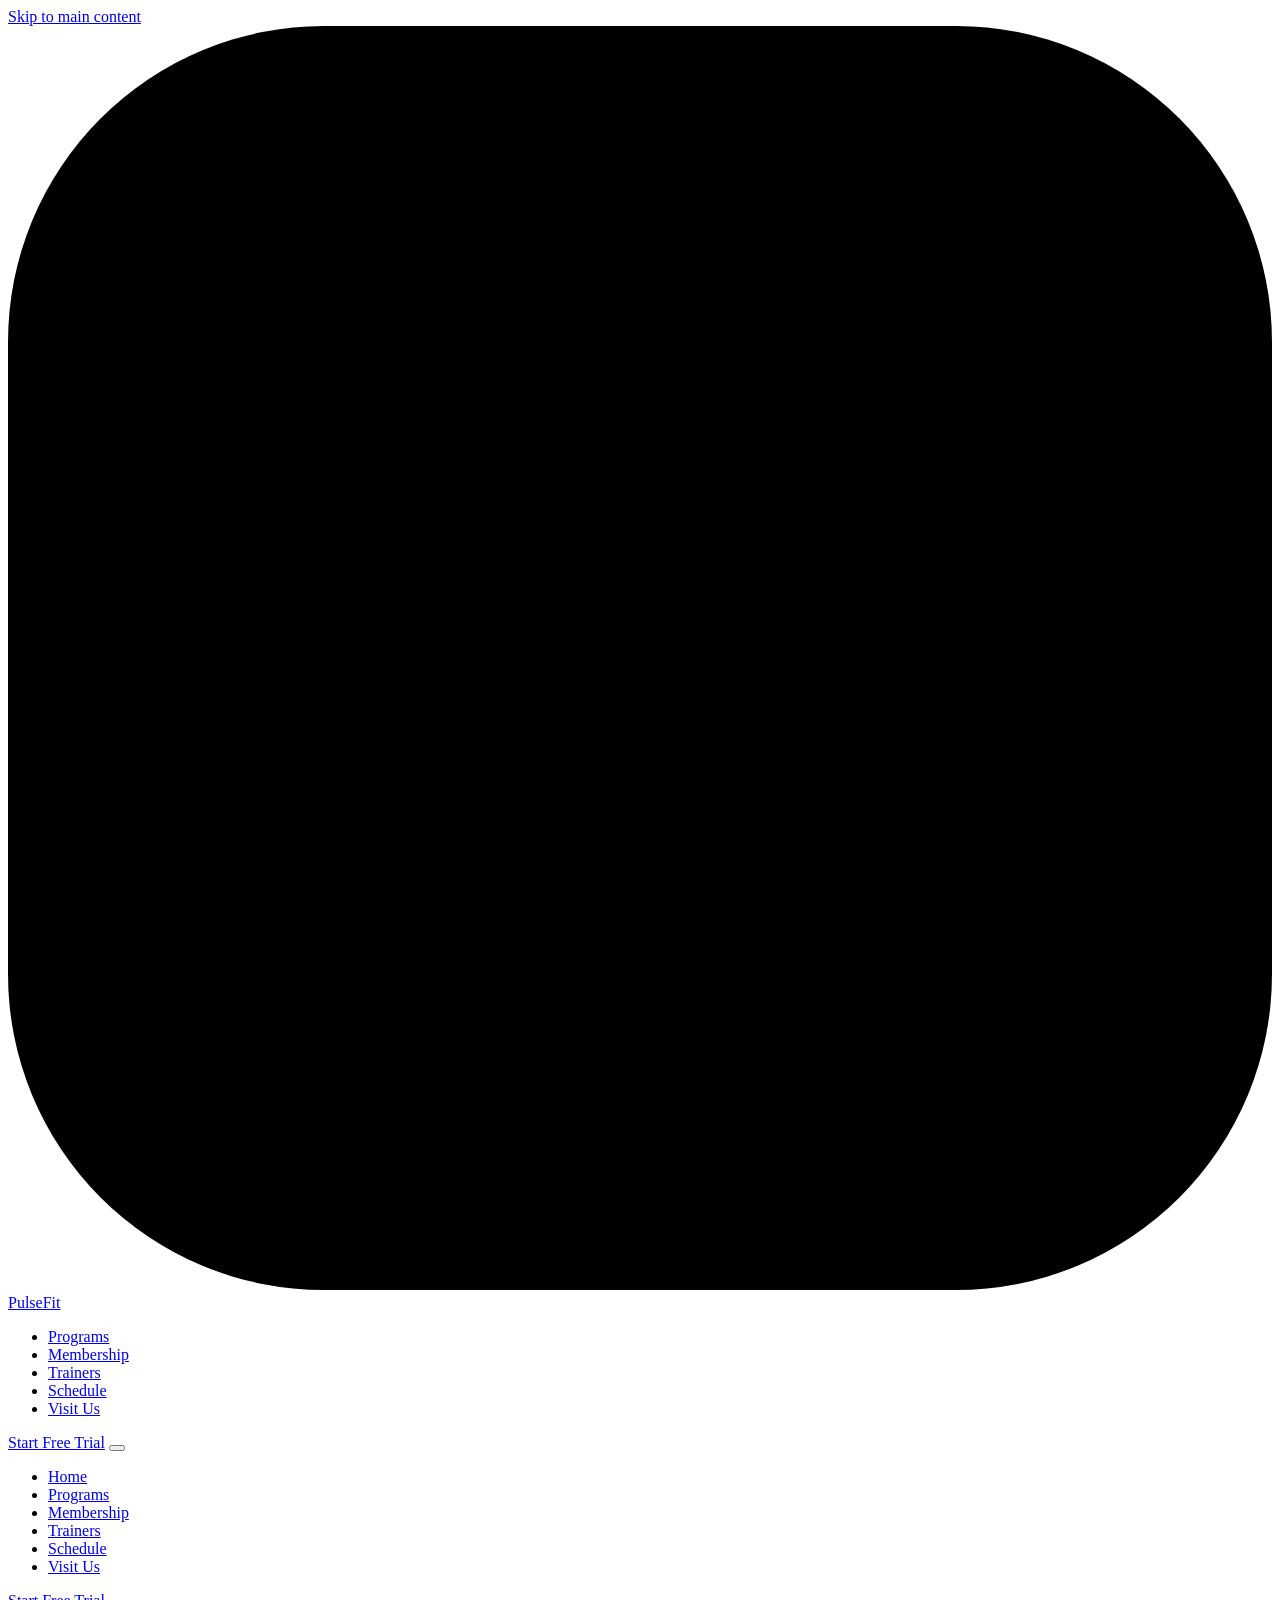
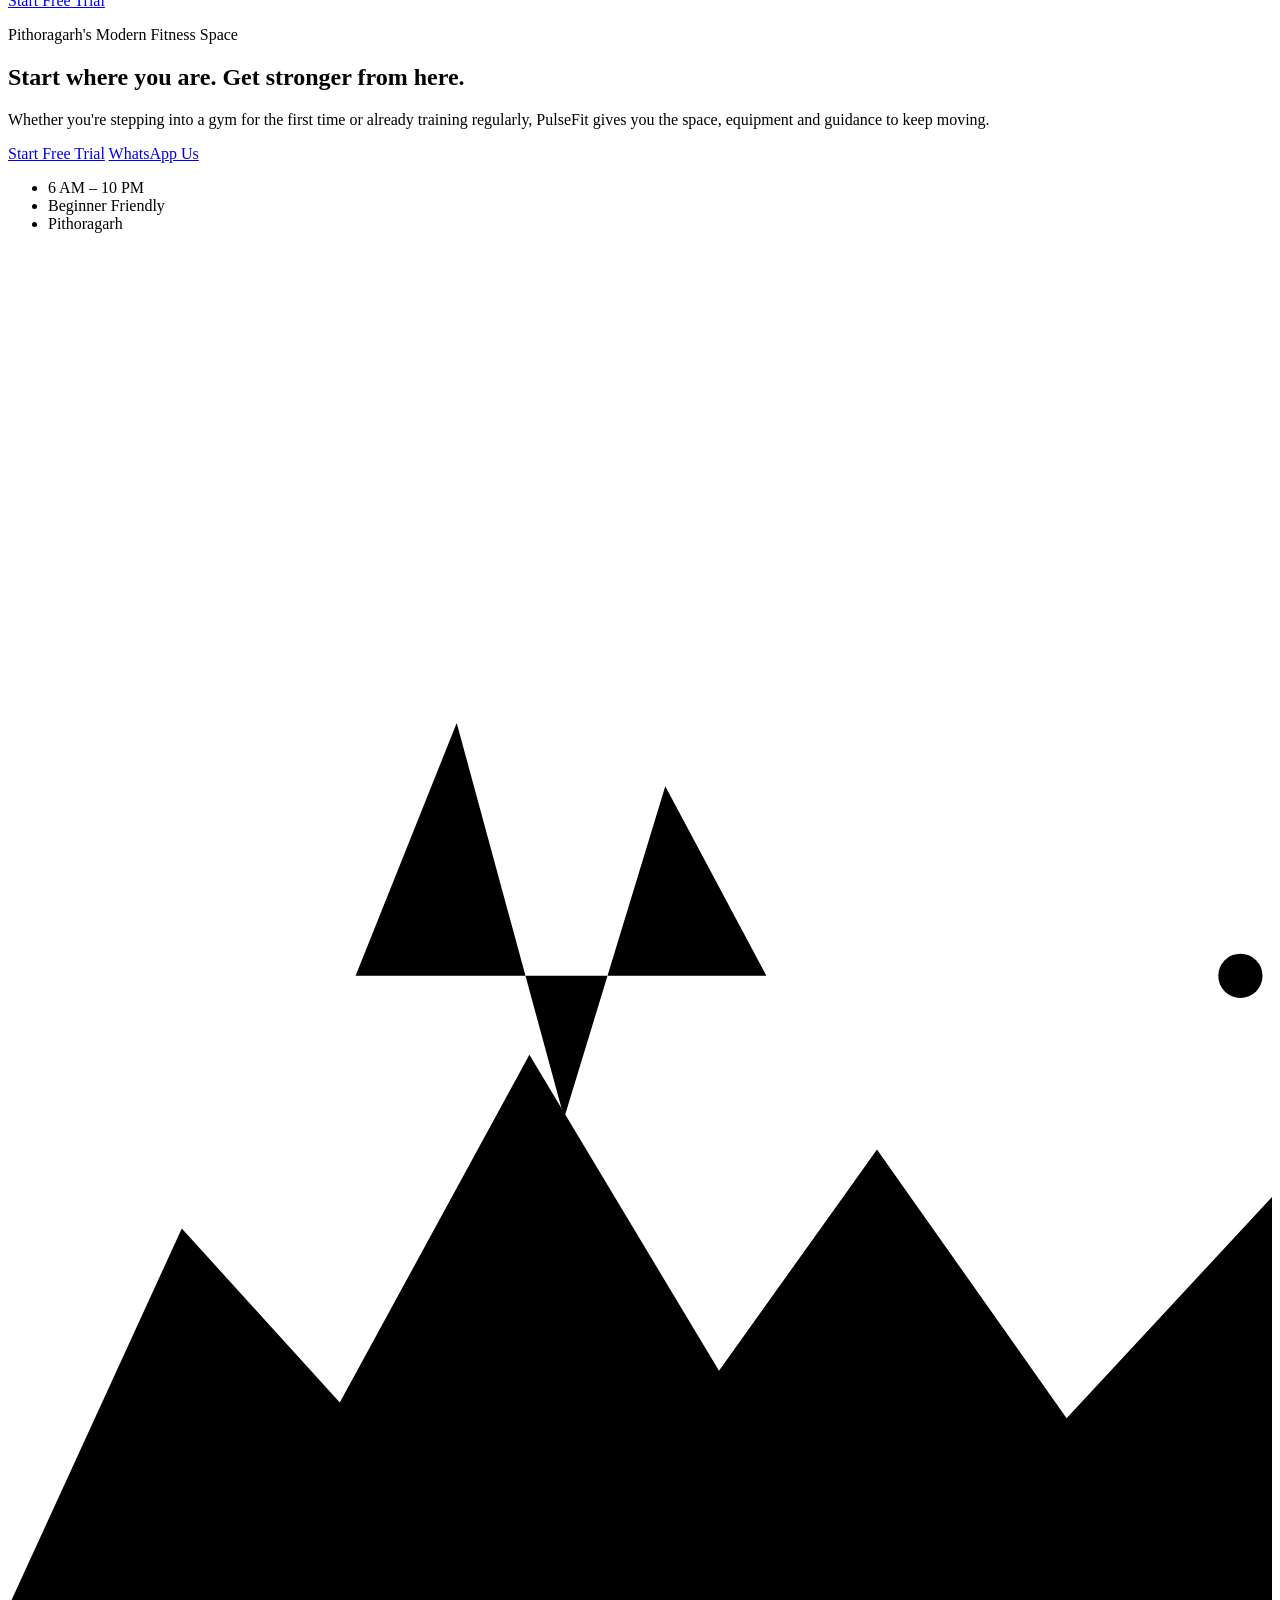
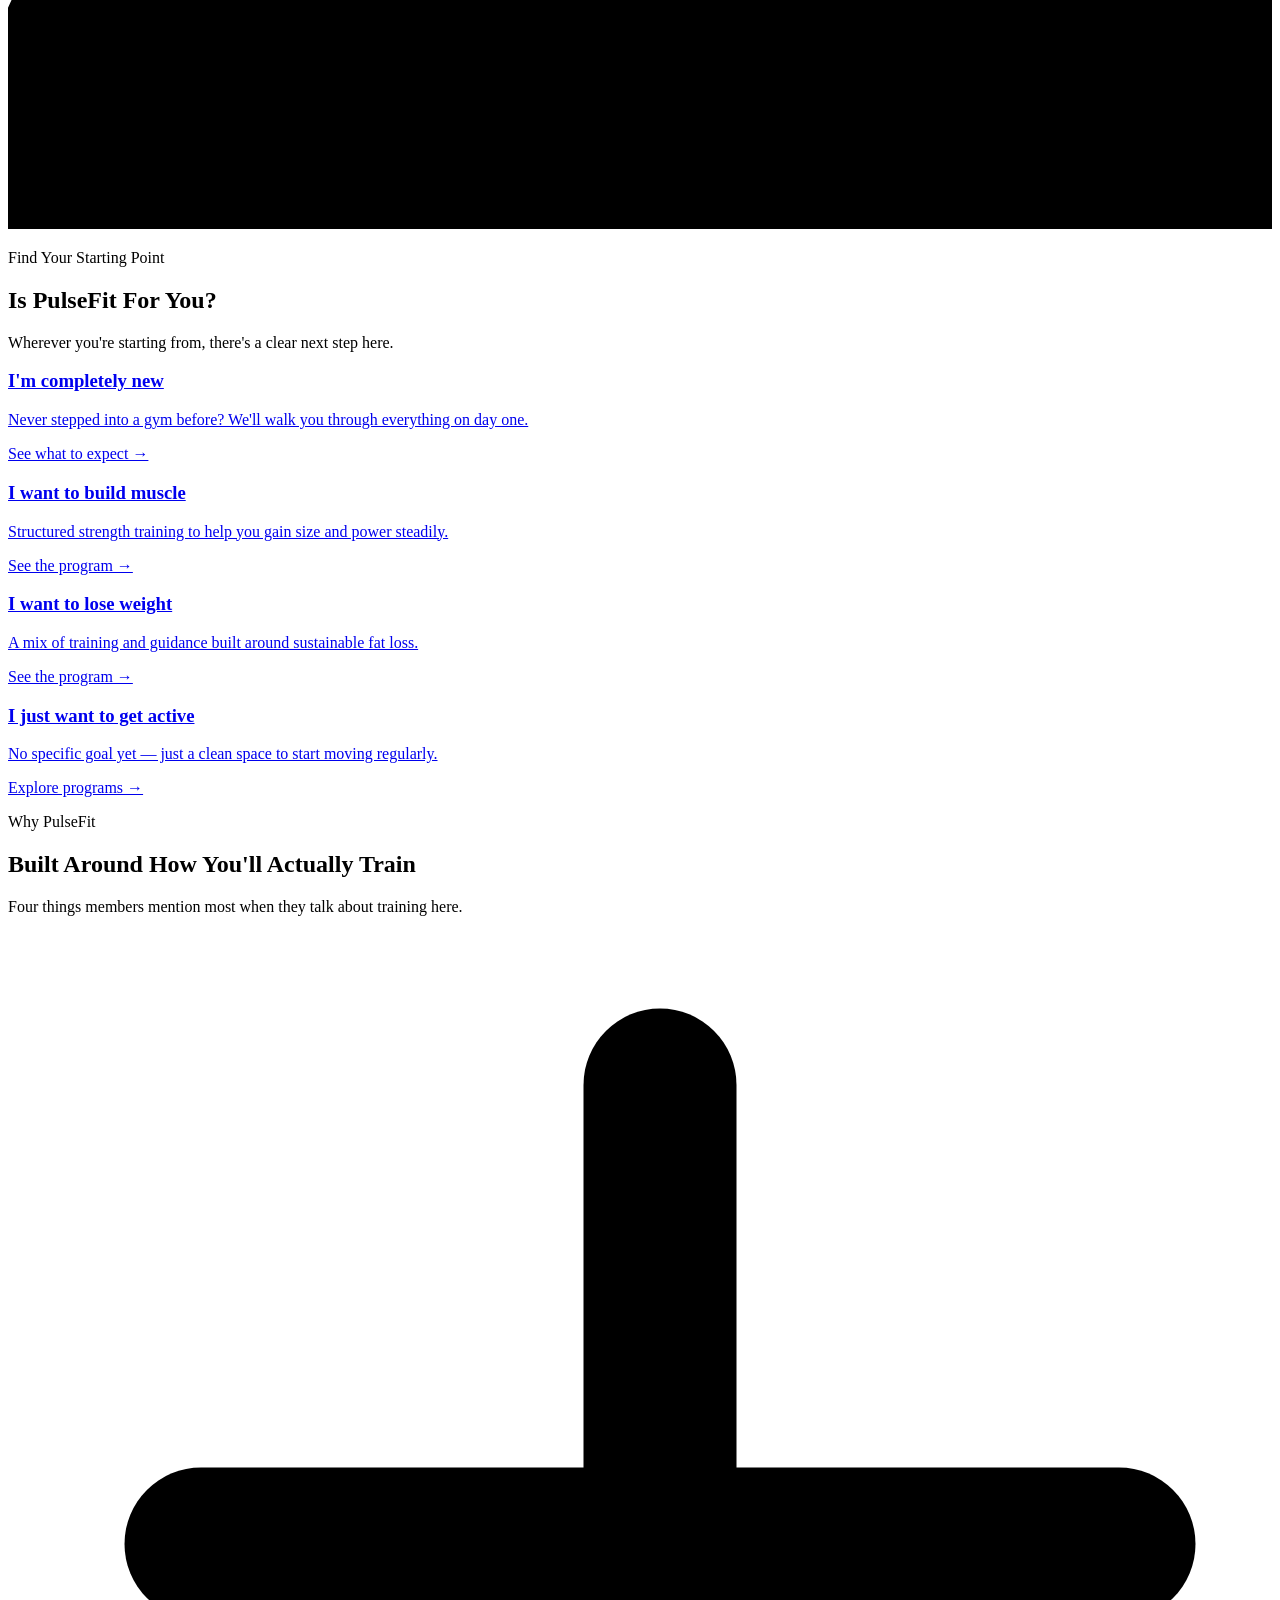
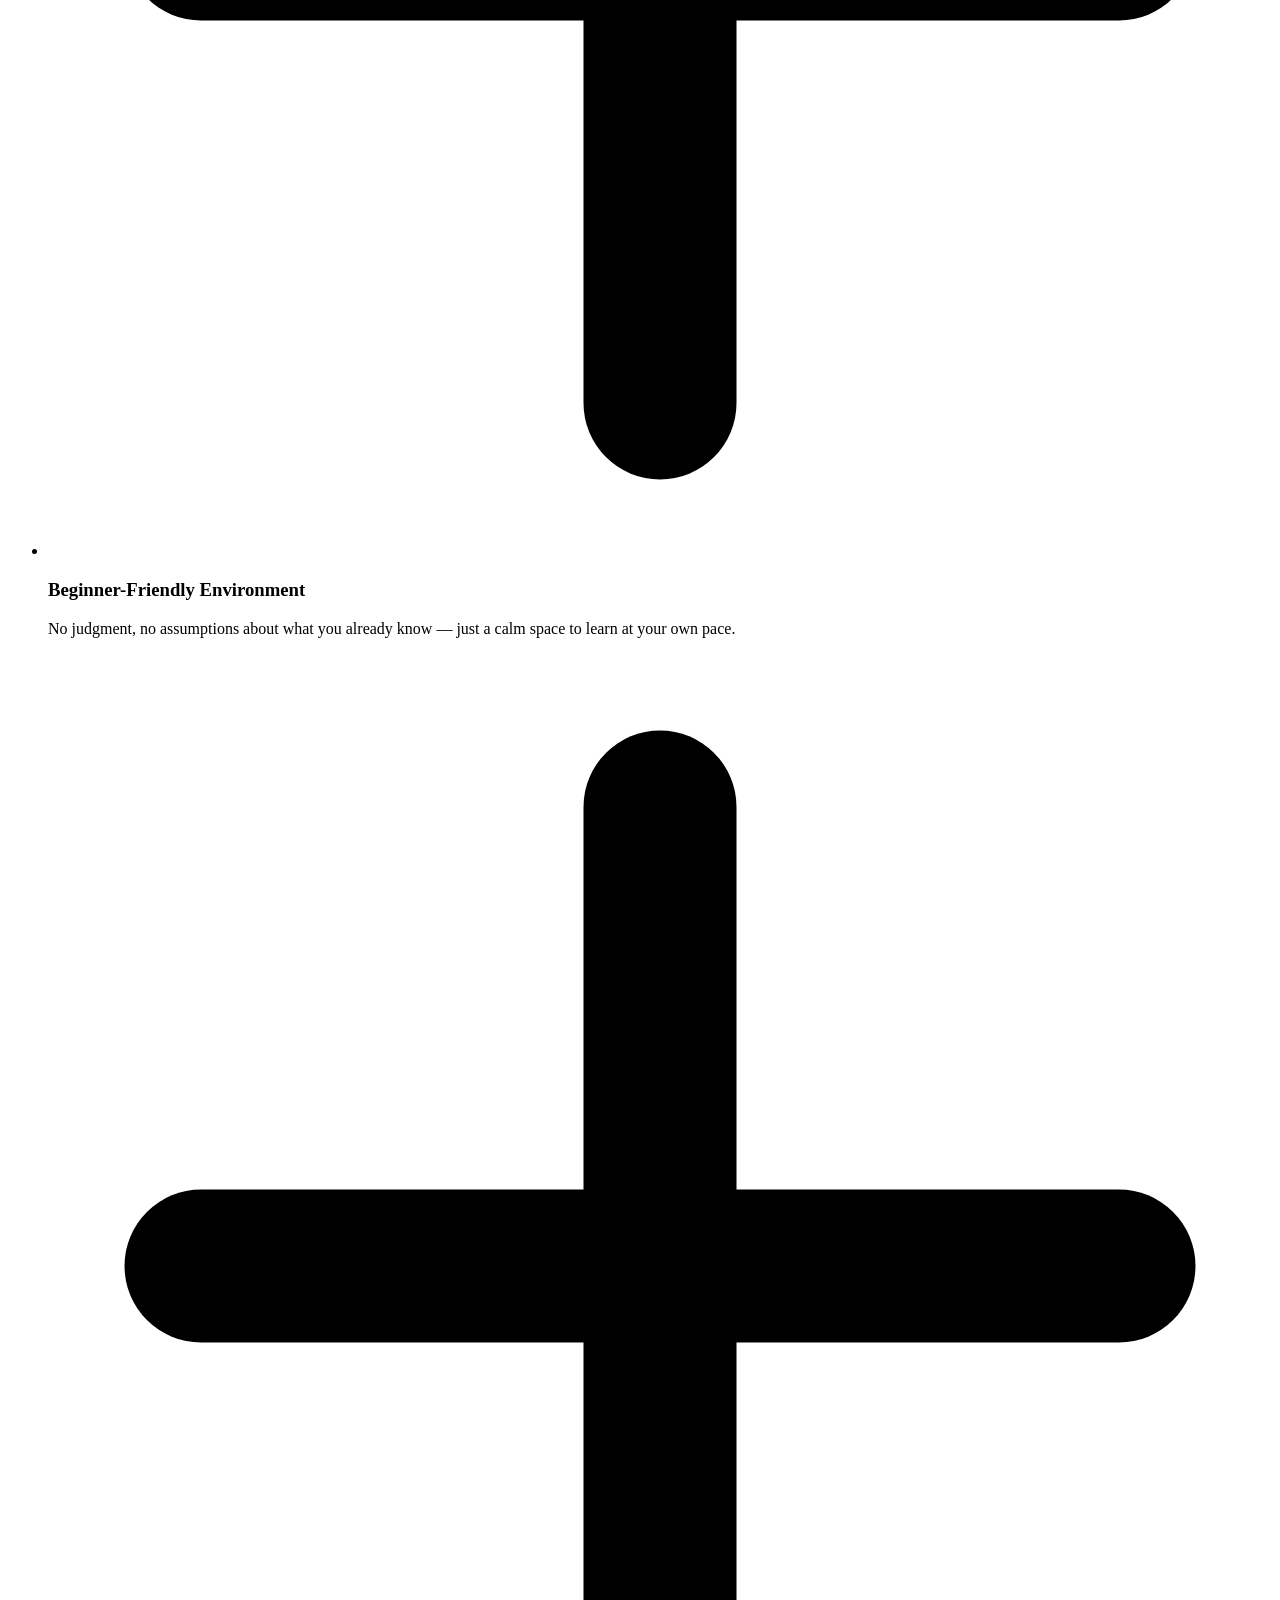
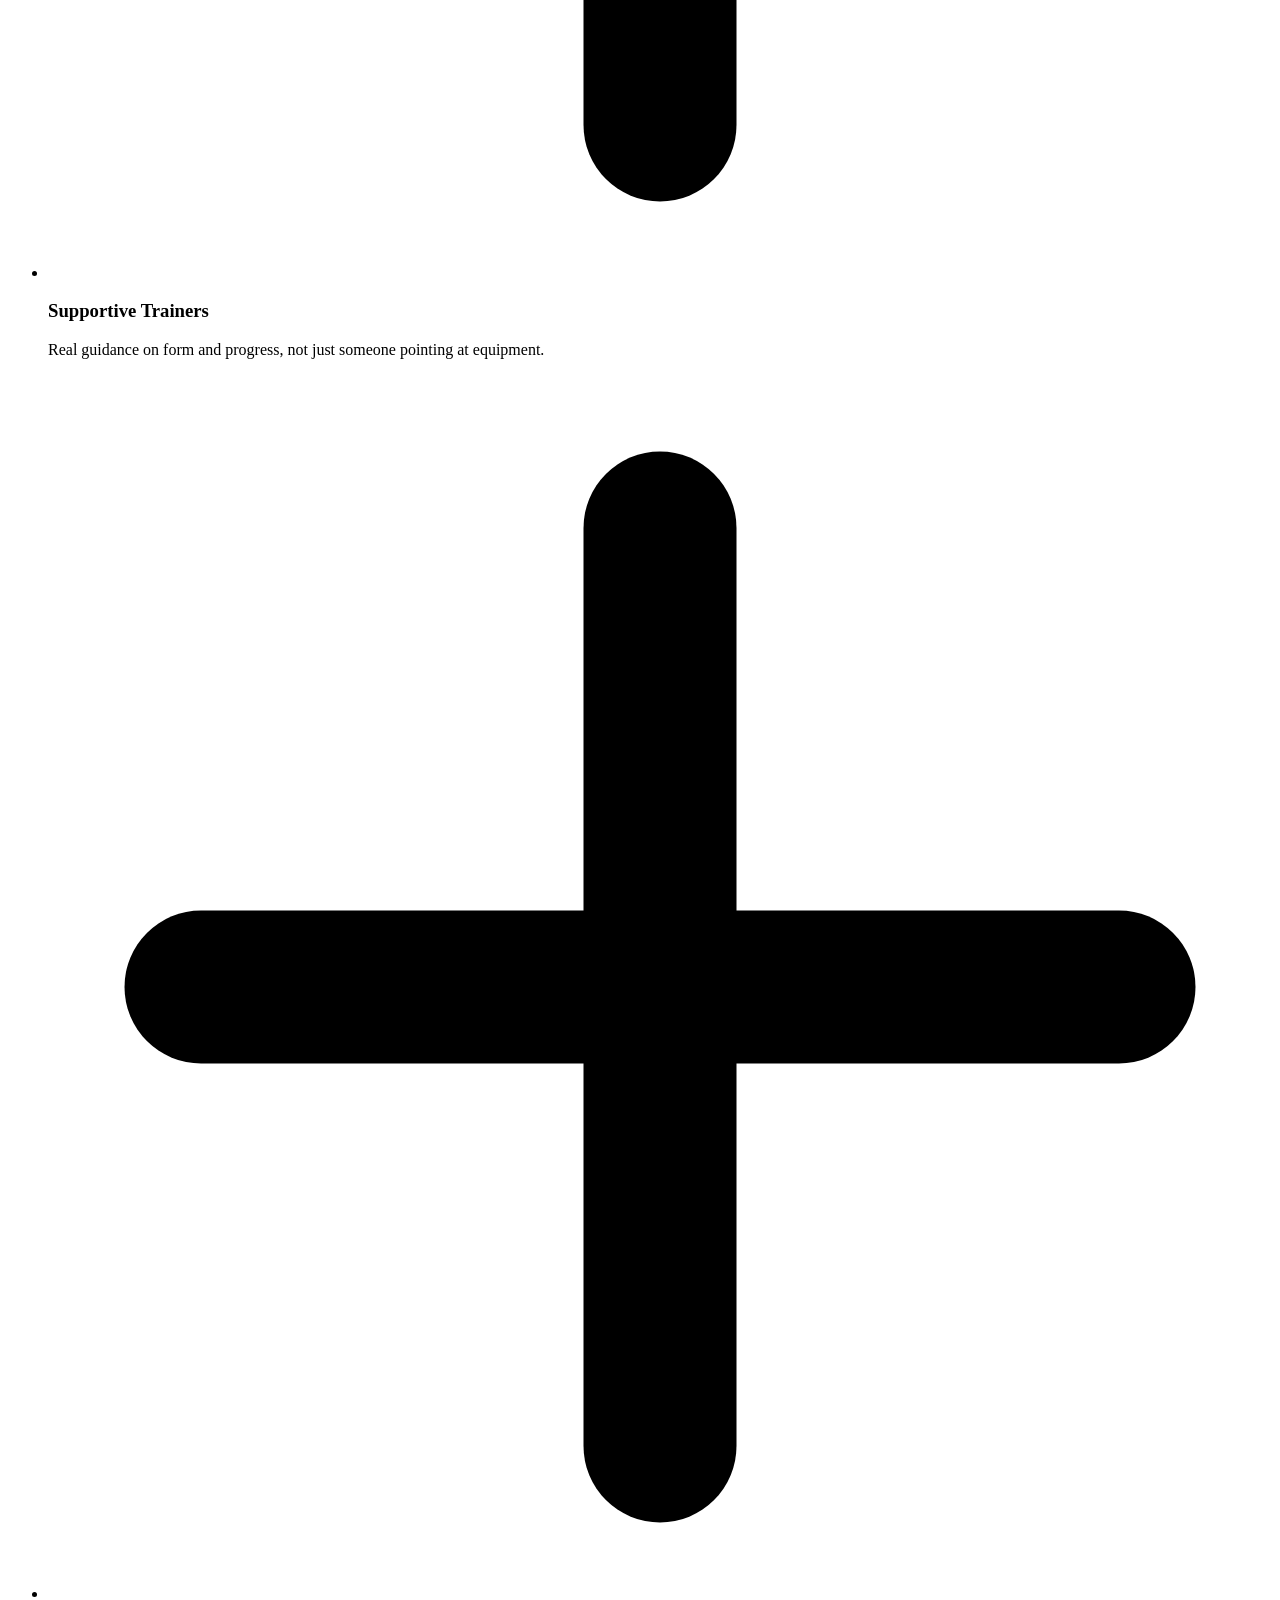
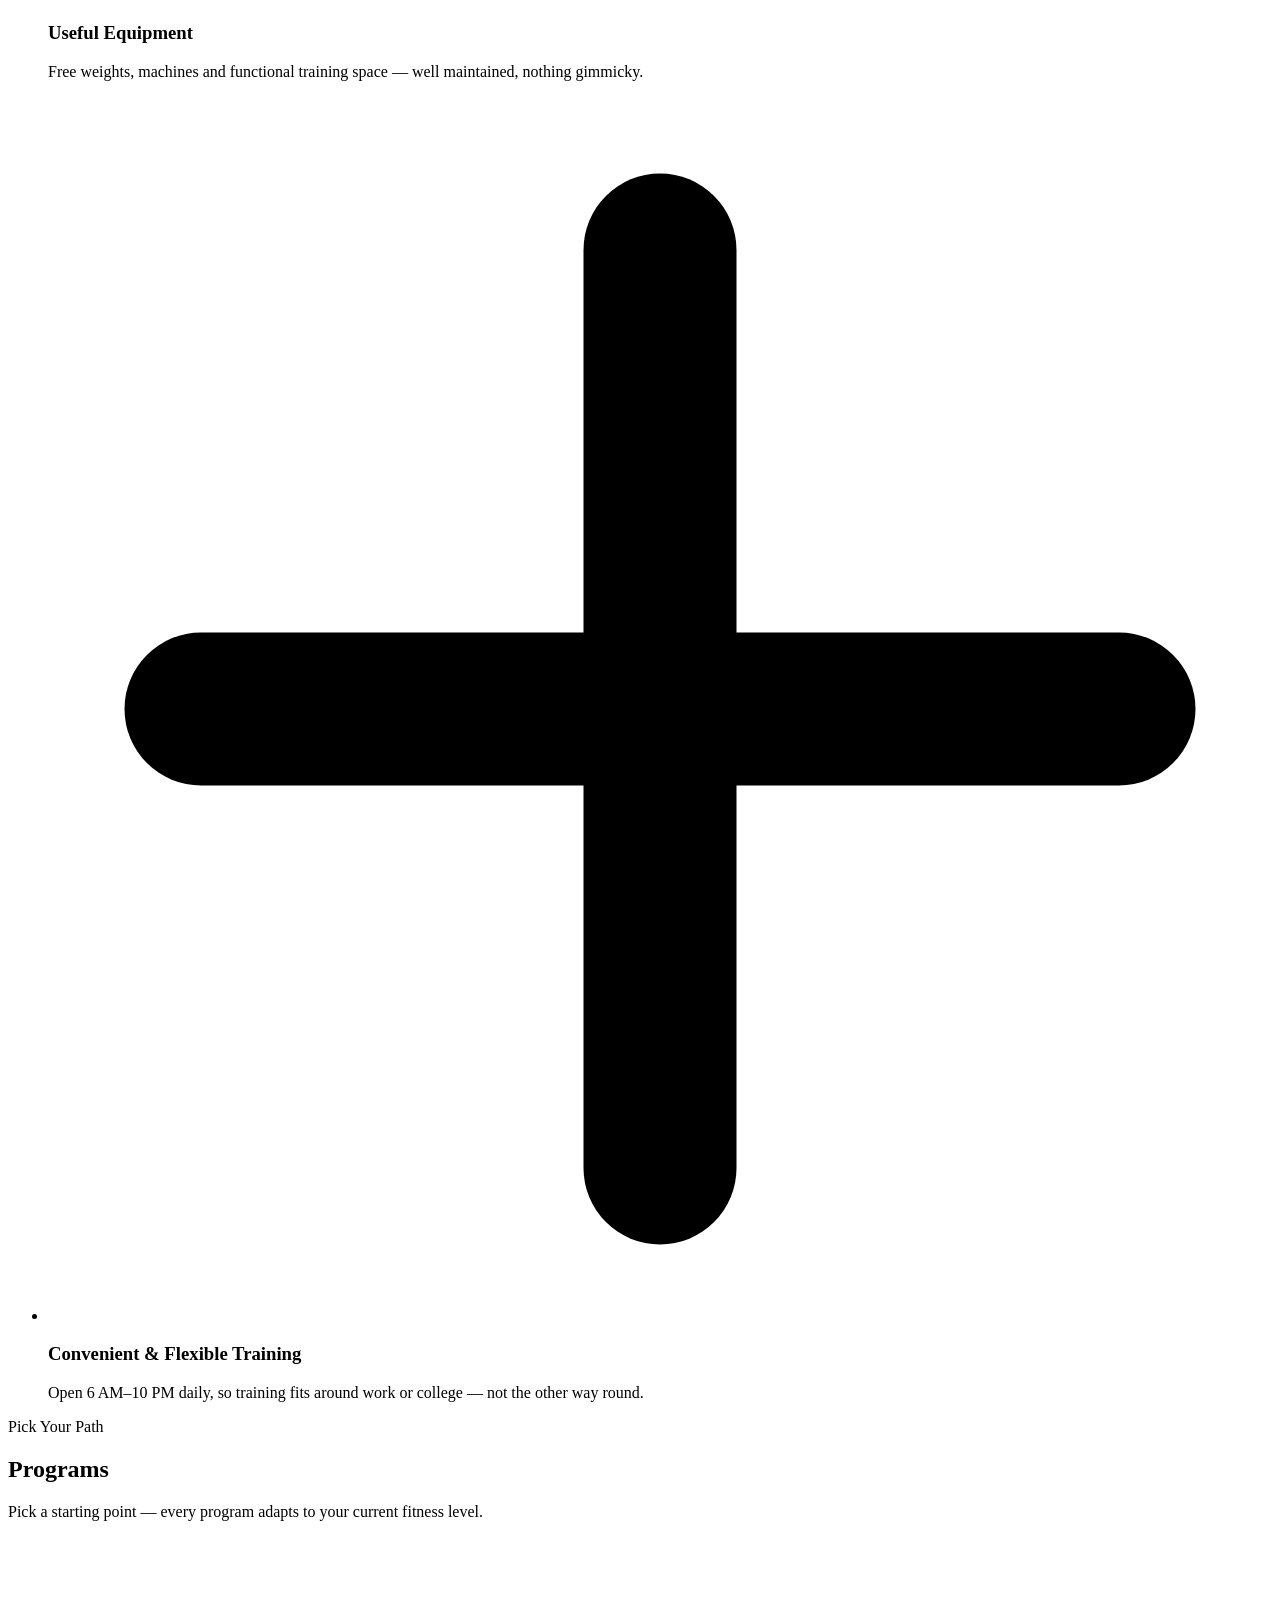
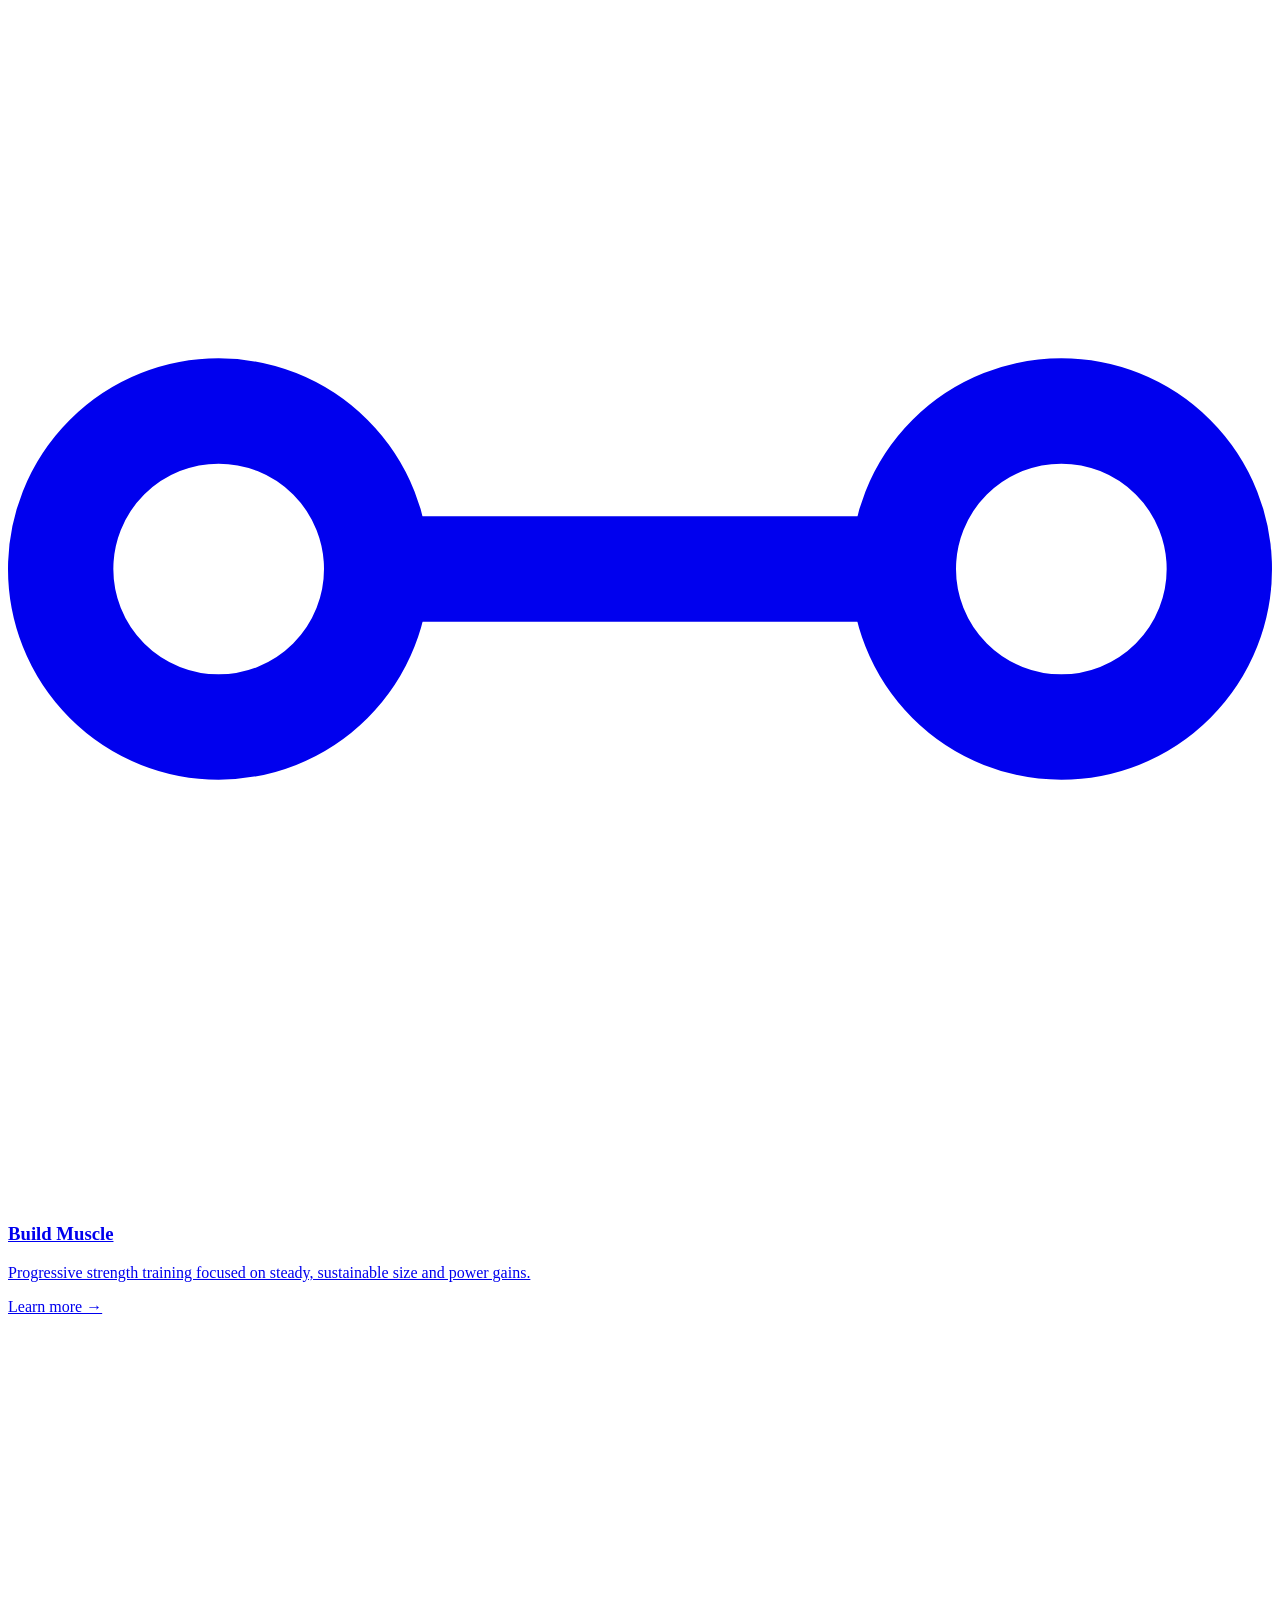
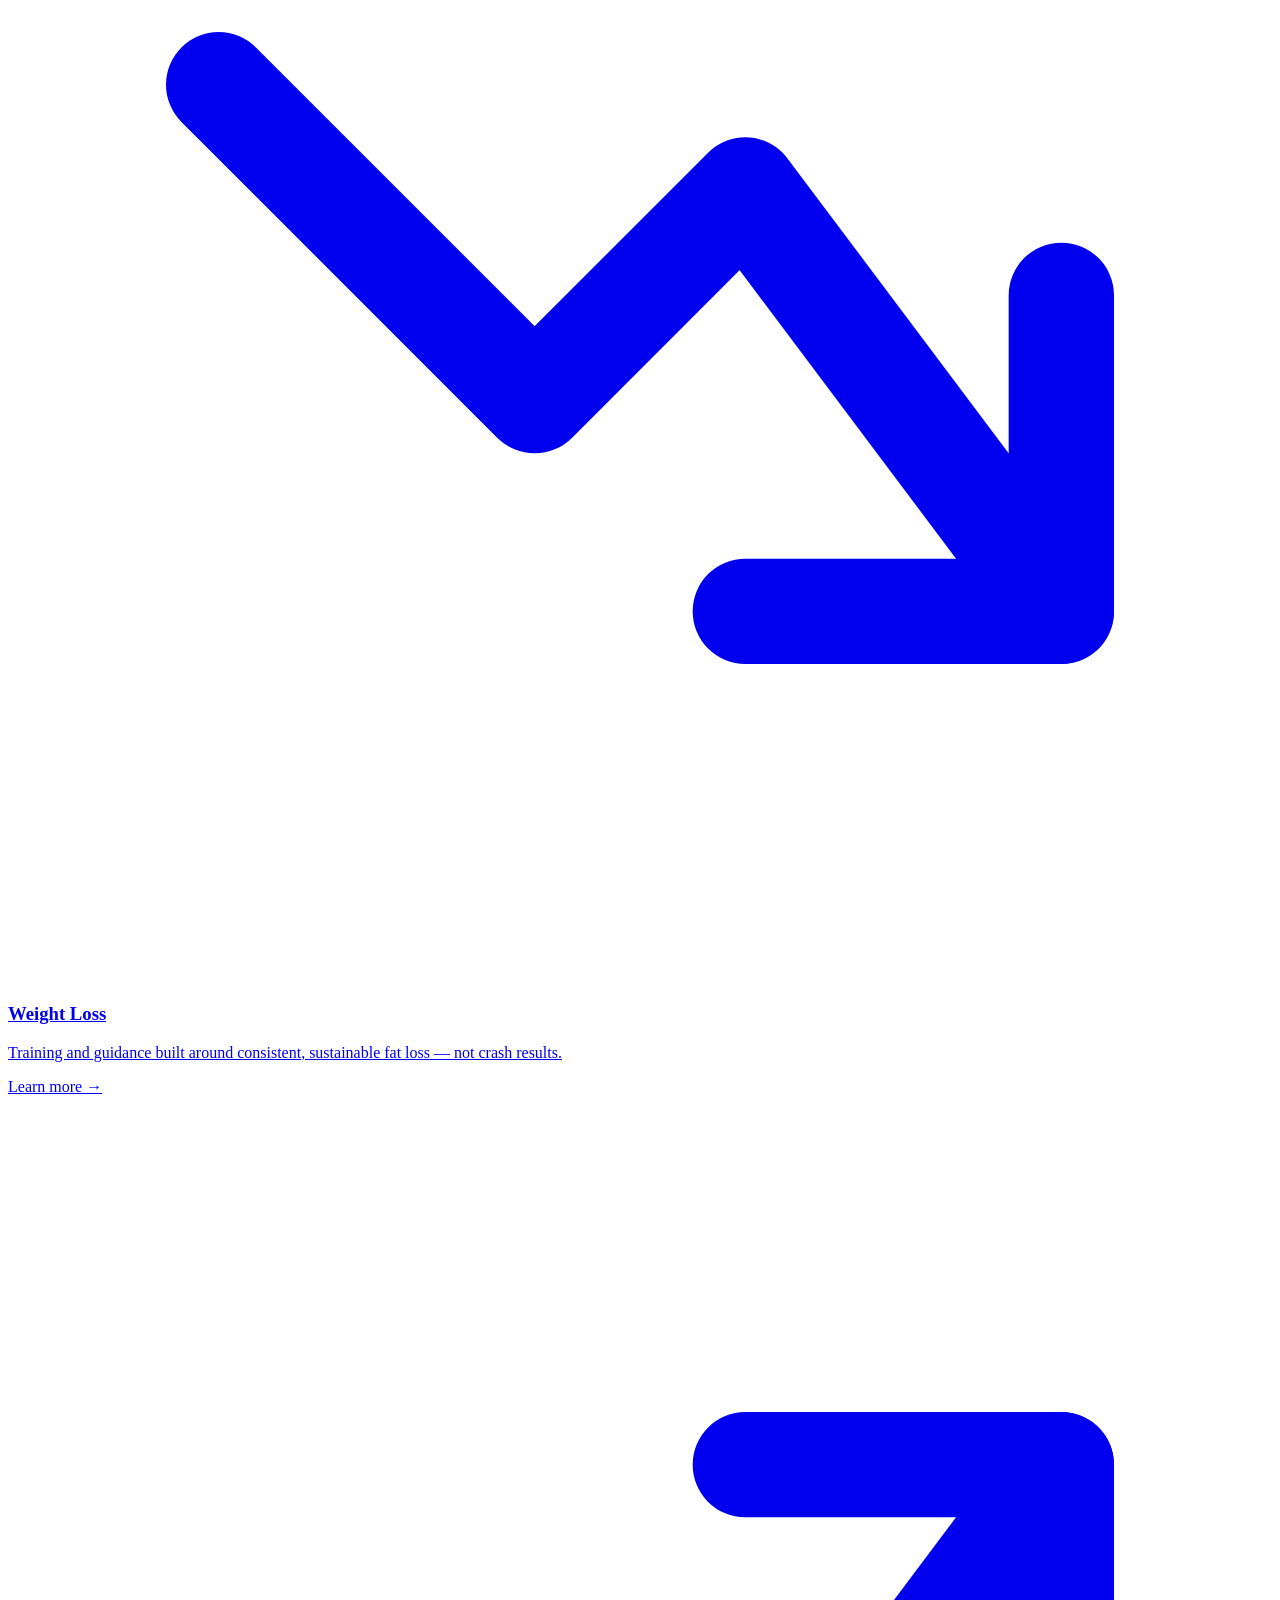
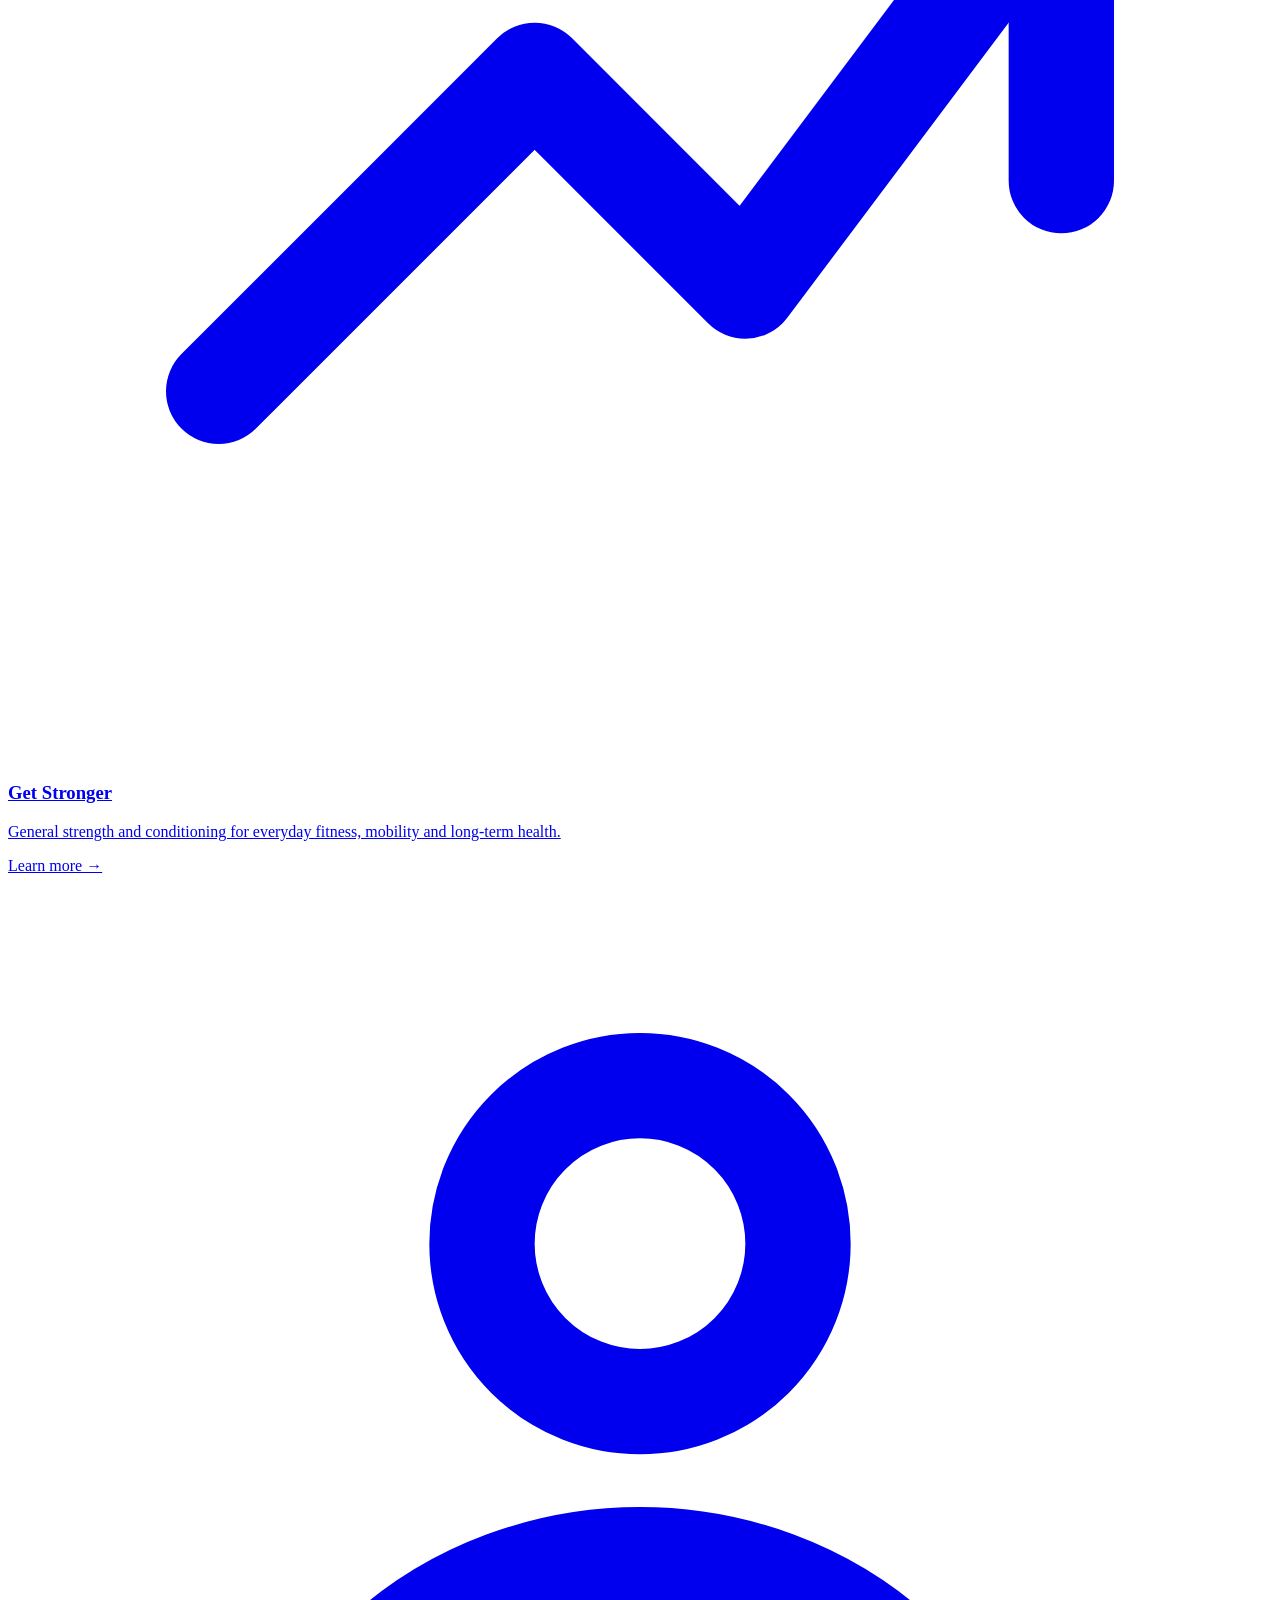
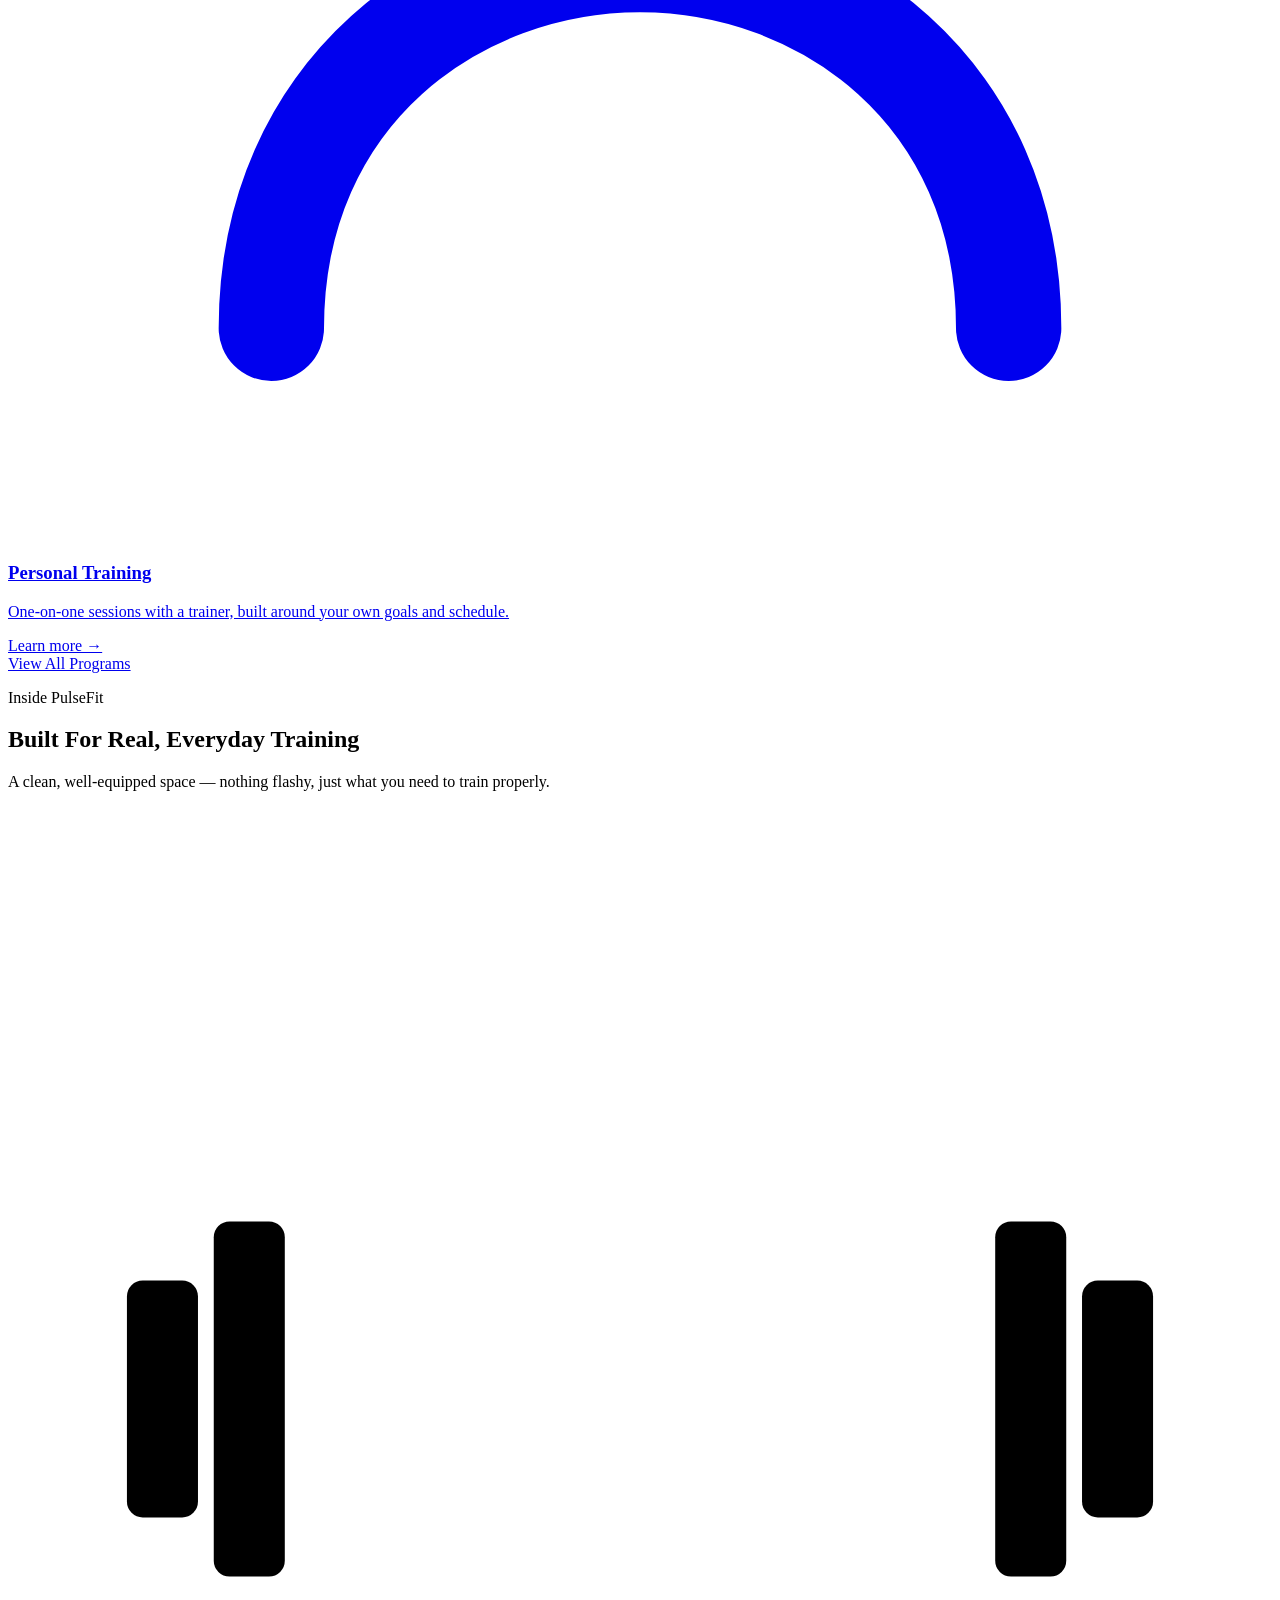
==== commit 093cb6eb: "Add files via upload" ====
--- a/index.html
+++ b/index.html
@@ -3,407 +3,679 @@
 <head>
   <meta charset="UTF-8">
   <meta name="viewport" content="width=device-width, initial-scale=1.0">
-  <meta name="description" content="Peak Performance Gym — an elite strength and conditioning facility built for serious results, expert coaching, and premium equipment.">
-  <meta name="theme-color" content="#0a0a0c">
-  <meta name="color-scheme" content="dark">
-  <title>Peak Performance Gym | Elite Strength &amp; Conditioning</title>
-
-  <!-- Google Fonts: Inter (body) + Oswald (display) -->
+  <meta name="description" content="PulseFit is a modern, beginner-friendly gym in Pithoragarh, Uttarakhand — open 6 AM to 10 PM with equipment, guidance and space to start your fitness journey at your own pace.">
+  <meta name="theme-color" content="#0C0D0F">
+  <title>PulseFit Fitness — Modern Gym in Pithoragarh, Uttarakhand</title>
+
+  <!-- Fonts: Oswald (display) + Inter (body) -->
   <link rel="preconnect" href="https://fonts.googleapis.com">
   <link rel="preconnect" href="https://fonts.gstatic.com" crossorigin>
-  <link href="https://fonts.googleapis.com/css2?family=Inter:wght@400;500;600;700;800&family=Oswald:wght@400;500;600;700&display=swap" rel="stylesheet">
+  <link href="https://fonts.googleapis.com/css2?family=Inter:wght@400;500;600;700&amp;family=Oswald:wght@500;600;700&amp;display=swap" rel="stylesheet">
 
   <link rel="stylesheet" href="styles.css">
-  <script src="script.js" defer></script>
 </head>
 <body>
 
-  <a href="#main-content" class="skip-link">Skip to main content</a>
+  <a class="skip-link" href="#main-content">Skip to main content</a>
 
   <header class="site-header">
-    <div class="container site-header__inner">
-      <a href="/" class="brand" aria-label="Peak Performance Gym — home">
-        <span class="brand__mark">Peak <span class="brand__accent">Performance</span></span>
+    <div class="container header-inner">
+
+      <a class="logo" href="#home">
+        <svg class="logo-mark" viewBox="0 0 32 32" aria-hidden="true" focusable="false">
+          <rect class="logo-mark-bg" width="32" height="32" rx="8"></rect>
+          <rect class="logo-mark-plus" x="14" y="7" width="4" height="18" rx="2"></rect>
+          <rect class="logo-mark-plus" x="7" y="14" width="18" height="4" rx="2"></rect>
+        </svg>
+        PulseFit
       </a>
 
+      <!-- Desktop navigation: hidden on mobile, shown at the desktop breakpoint -->
+      <nav class="nav-desktop" aria-label="Primary">
+        <ul>
+          <li><a href="/programs">Programs</a></li>
+          <li><a href="/membership">Membership</a></li>
+          <li><a href="/trainers">Trainers</a></li>
+          <li><a href="/schedule">Schedule</a></li>
+          <li><a href="/visit">Visit Us</a></li>
+        </ul>
+      </nav>
+
+      <a class="btn btn--primary nav-cta" href="trial.html">Start Free Trial</a>
+
+      <!-- Mobile hamburger toggle: hidden at the desktop breakpoint -->
       <button
         type="button"
         class="nav-toggle"
         id="nav-toggle"
         aria-expanded="false"
         aria-controls="mobile-menu"
-        aria-label="Open navigation menu"
+        aria-label="Open menu"
       >
-        <span class="nav-toggle__icon" aria-hidden="true"></span>
+        <span class="nav-toggle-bar"></span>
+        <span class="nav-toggle-bar"></span>
+        <span class="nav-toggle-bar"></span>
       </button>
-
-      <nav class="site-nav" id="mobile-menu" aria-label="Primary">
-        <ul class="site-nav__list">
-          <li><a href="#programs" class="site-nav__link">Programs</a></li>
-          <li><a href="#coaches" class="site-nav__link">Coaches</a></li>
-          <li><a href="#membership" class="site-nav__link">Membership</a></li>
-          <li><a href="#facility" class="site-nav__link">Facility</a></li>
+    </div>
+
+    <!-- Mobile menu overlay -->
+    <div class="mobile-menu" id="mobile-menu" aria-hidden="true">
+      <nav class="mobile-menu-nav" aria-label="Mobile">
+        <ul>
+          <li><a href="#home">Home</a></li>
+          <li><a href="/programs">Programs</a></li>
+          <li><a href="/membership">Membership</a></li>
+          <li><a href="/trainers">Trainers</a></li>
+          <li><a href="/schedule">Schedule</a></li>
+          <li><a href="/visit">Visit Us</a></li>
         </ul>
-        <a href="#join" class="site-nav__cta">Claim 3-Day Pass</a>
+        <a class="btn btn--primary btn--block" href="trial.html">Start Free Trial</a>
       </nav>
     </div>
   </header>
 
   <main id="main-content">
-
-    <section class="hero" id="hero" aria-labelledby="hero-title">
-      <div class="container hero__inner">
-
-        <div class="hero__badge">
-          <span class="status-dot" aria-hidden="true"></span>
-          Pithoragarh's Premier 24/7 Athletic Facility
-        </div>
-
-        <h1 id="hero-title">Forging <span class="hero__title-accent">Elite Athletic</span> Performance</h1>
-
-        <p class="hero__lede">Custom-engineered equipment, expert coaching, and a high-energy environment built for serious results. No contracts. No excuses.</p>
-
-        <form class="hero__form" aria-label="Claim Free 3-Day Pass">
-          <div class="hero__form-group">
-            <label for="hero-phone" class="visually-hidden">Enter your phone number</label>
-            <input
-              type="tel"
-              id="hero-phone"
-              name="phone"
-              class="hero__form-input"
-              placeholder="Enter phone number..."
-              required
-              autocomplete="tel"
-              inputmode="tel"
+    <section class="hero" id="home">
+      <div class="container hero-inner">
+
+        <div class="hero-content">
+          <p class="eyebrow">Pithoragarh's Modern Fitness Space</p>
+
+          <h1 class="hero-heading">Start where you are. Get stronger from here.</h1>
+
+          <p class="hero-text">Whether you're stepping into a gym for the first time or already training regularly, PulseFit gives you the space, equipment and guidance to keep moving.</p>
+
+          <div class="hero-actions">
+            <a class="btn btn--primary" href="trial.html">Start Free Trial</a>
+            <a class="btn btn--secondary" href="https://wa.me/919000000000" target="_blank" rel="noopener">WhatsApp Us</a>
+          </div>
+
+          <ul class="hero-trust">
+            <li>6 AM – 10 PM</li>
+            <li>Beginner Friendly</li>
+            <li>Pithoragarh</li>
+          </ul>
+        </div>
+
+        <div class="hero-visual">
+          <div class="hero-visual-frame">
+            <svg
+              viewBox="0 0 400 500"
+              role="img"
+              aria-label="Illustration of a heartbeat pulse line rising over a mountain skyline, representing PulseFit's energy and its home in the hills of Pithoragarh"
             >
-            <button type="submit" class="hero__form-submit">
-              Get 3-Day Pass
-              <svg class="hero__form-icon" aria-hidden="true" viewBox="0 0 24 24" width="18" height="18" fill="none" stroke="currentColor" stroke-width="2" stroke-linecap="round" stroke-linejoin="round">
-                <line x1="5" y1="12" x2="19" y2="12"></line>
-                <polyline points="12 5 19 12 12 19"></polyline>
-              </svg>
-            </button>
-          </div>
-          <p class="hero__form-trust">Instant SMS confirmation • 100% Free • No commitment</p>
-        </form>
-
-        <div class="hero__stats">
-          <dl class="hero__stats-list">
-            <div class="hero__stat">
-              <dt>24/7</dt>
-              <dd>Access</dd>
-            </div>
-            <div class="hero__stat">
-              <dt>15+</dt>
-              <dd>Expert Trainers</dd>
-            </div>
-            <div class="hero__stat">
-              <dt>4.9★</dt>
-              <dd>Local Community Rating</dd>
-            </div>
-          </dl>
-        </div>
-
-      </div>
-    </section>
-
-    <section class="facility section-padding" id="facility" aria-labelledby="facility-title">
-      <div class="container facility__inner">
-
-        <div class="section-header">
-          <span class="eyebrow">The Standard</span>
-          <h2 class="section-title" id="facility-title">Engineered for Excellence</h2>
-          <p class="section-lede">Stop waiting for squat racks. Our limited-membership model ensures you always have access to competition-grade equipment.</p>
-        </div>
-
-        <div class="facility__filters" aria-label="Facility categories">
-          <button type="button" class="is-active" data-filter="all" aria-pressed="true">All</button>
-          <button type="button" data-filter="training" aria-pressed="false">Training</button>
-          <button type="button" data-filter="recovery" aria-pressed="false">Recovery</button>
-        </div>
-
-        <div class="bento-grid">
-
-          <article class="bento-card bento-card--featured" data-category="training">
-            <div class="bento-card__img-wrapper">
-              <img src="/api/placeholder/600/400" alt="Heavy deadlift platform with calibrated plates" class="bento-card__img" loading="lazy" width="600" height="400">
-            </div>
-            <div class="bento-card__content">
-              <h3>Competition Caliber</h3>
-              <p>Eleiko barbells, calibrated plates, and deadlift platforms.</p>
-            </div>
-          </article>
-
-          <article class="bento-card" data-category="training">
-            <div class="bento-card__img-wrapper">
-              <img src="/api/placeholder/600/400" alt="Green indoor turf track with a prowler sled" class="bento-card__img" loading="lazy" width="600" height="400">
-            </div>
-            <div class="bento-card__content">
-              <h3>Functional Turf</h3>
-              <p>30-meter sled track and agility zone.</p>
-            </div>
-          </article>
-
-          <article class="bento-card" data-category="recovery">
-            <div class="bento-card__img-wrapper">
-              <img src="/api/placeholder/600/400" alt="Modern cold plunge tub and wooden sauna" class="bento-card__img" loading="lazy" width="600" height="400">
-            </div>
-            <div class="bento-card__content">
-              <h3>Recovery Zone</h3>
-              <p>Cold plunges and infrared saunas to accelerate healing.</p>
-            </div>
-          </article>
-
-          <article class="bento-card bento-card--wide" data-category="training">
-            <div class="bento-card__img-wrapper">
-              <img src="/api/placeholder/600/400" alt="Wide angle view of spaced out squat racks" class="bento-card__img" loading="lazy" width="600" height="400">
-            </div>
-            <div class="bento-card__content">
-              <h3>Unrestricted Flow</h3>
-              <p>Spaced-out racks and open floor plans. Never bump elbows again.</p>
-            </div>
-          </article>
-
-        </div>
-
-      </div>
-    </section>
-
-    <section class="programs section-padding" id="programs" aria-labelledby="programs-title">
-      <div class="container programs__inner">
-
-        <div class="section-header">
-          <span class="eyebrow">Targeted Training</span>
-          <h2 class="section-title" id="programs-title">Built for Specific Outcomes</h2>
-          <p class="section-lede">Whether your focus is raw strength, explosive athleticism, or body re-composition, our structured tracks deliver maximum efficiency.</p>
-        </div>
-
-        <div class="programs__grid">
-
-          <article class="program-card">
-            <span class="program-card__tag">Strength</span>
-            <h3>Hypertrophy &amp; Power</h3>
-            <p>Barbell-focused periodization designed to maximize muscle mass and absolute strength base.</p>
+              <polygon
+                class="hero-visual-mountains"
+                points="0,430 55,310 105,365 165,255 225,355 275,285 335,370 400,300 400,500 0,500"
+              ></polygon>
+              <path
+                class="hero-visual-pulse"
+                d="M10 230 L110 230 L142 150 L176 275 L208 170 L240 230 L390 230"
+              ></path>
+              <circle class="hero-visual-pulse-dot" cx="390" cy="230" r="7"></circle>
+            </svg>
+          </div>
+        </div>
+
+      </div>
+    </section>
+
+    <!-- Step 1: Trust Strip — quick self-identification paths -->
+    <section class="section" id="trust-strip">
+      <div class="container">
+        <div class="section-header">
+          <p class="eyebrow">Find Your Starting Point</p>
+          <h2>Is PulseFit For You?</h2>
+          <p class="section-lead">Wherever you're starting from, there's a clear next step here.</p>
+        </div>
+
+        <div class="card-grid">
+          <a class="card" href="#beginner-friendly">
+            <h3>I'm completely new</h3>
+            <p>Never stepped into a gym before? We'll walk you through everything on day one.</p>
+            <span class="card-link" aria-hidden="true">See what to expect →</span>
+          </a>
+
+          <a class="card" href="#program-build-muscle">
+            <h3>I want to build muscle</h3>
+            <p>Structured strength training to help you gain size and power steadily.</p>
+            <span class="card-link" aria-hidden="true">See the program →</span>
+          </a>
+
+          <a class="card" href="#program-weight-loss">
+            <h3>I want to lose weight</h3>
+            <p>A mix of training and guidance built around sustainable fat loss.</p>
+            <span class="card-link" aria-hidden="true">See the program →</span>
+          </a>
+
+          <a class="card" href="#programs">
+            <h3>I just want to get active</h3>
+            <p>No specific goal yet — just a clean space to start moving regularly.</p>
+            <span class="card-link" aria-hidden="true">Explore programs →</span>
+          </a>
+        </div>
+      </div>
+    </section>
+
+    <!-- Step 2a: Why PulseFit (split layout — deliberately not a card-grid,
+         for visual variety against the sections around it) -->
+    <section class="section why-pulsefit" id="why-pulsefit">
+      <div class="container why-grid">
+        <div class="why-intro">
+          <p class="eyebrow">Why PulseFit</p>
+          <h2>Built Around How You'll Actually Train</h2>
+          <p class="section-lead">Four things members mention most when they talk about training here.</p>
+        </div>
+
+        <ul class="why-list">
+          <li class="why-item">
+            <div class="plus-badge" aria-hidden="true">
+              <svg viewBox="0 0 16 16" fill="none" stroke="currentColor" stroke-width="2" stroke-linecap="round">
+                <line x1="8" y1="2" x2="8" y2="14"></line>
+                <line x1="2" y1="8" x2="14" y2="8"></line>
+              </svg>
+            </div>
+            <div>
+              <h3>Beginner-Friendly Environment</h3>
+              <p>No judgment, no assumptions about what you already know — just a calm space to learn at your own pace.</p>
+            </div>
+          </li>
+
+          <li class="why-item">
+            <div class="plus-badge" aria-hidden="true">
+              <svg viewBox="0 0 16 16" fill="none" stroke="currentColor" stroke-width="2" stroke-linecap="round">
+                <line x1="8" y1="2" x2="8" y2="14"></line>
+                <line x1="2" y1="8" x2="14" y2="8"></line>
+              </svg>
+            </div>
+            <div>
+              <h3>Supportive Trainers</h3>
+              <p>Real guidance on form and progress, not just someone pointing at equipment.</p>
+            </div>
+          </li>
+
+          <li class="why-item">
+            <div class="plus-badge" aria-hidden="true">
+              <svg viewBox="0 0 16 16" fill="none" stroke="currentColor" stroke-width="2" stroke-linecap="round">
+                <line x1="8" y1="2" x2="8" y2="14"></line>
+                <line x1="2" y1="8" x2="14" y2="8"></line>
+              </svg>
+            </div>
+            <div>
+              <h3>Useful Equipment</h3>
+              <p>Free weights, machines and functional training space — well maintained, nothing gimmicky.</p>
+            </div>
+          </li>
+
+          <li class="why-item">
+            <div class="plus-badge" aria-hidden="true">
+              <svg viewBox="0 0 16 16" fill="none" stroke="currentColor" stroke-width="2" stroke-linecap="round">
+                <line x1="8" y1="2" x2="8" y2="14"></line>
+                <line x1="2" y1="8" x2="14" y2="8"></line>
+              </svg>
+            </div>
+            <div>
+              <h3>Convenient &amp; Flexible Training</h3>
+              <p>Open 6 AM–10 PM daily, so training fits around work or college — not the other way round.</p>
+            </div>
+          </li>
+        </ul>
+      </div>
+    </section>
+
+    <!-- Step 2b: Programs -->
+    <section class="section bg-surface" id="programs">
+      <div class="container">
+        <div class="section-header">
+          <p class="eyebrow">Pick Your Path</p>
+          <h2>Programs</h2>
+          <p class="section-lead">Pick a starting point — every program adapts to your current fitness level.</p>
+        </div>
+
+        <div class="card-grid">
+          <a class="card" id="program-build-muscle" href="/programs">
+            <div class="card-icon" aria-hidden="true">
+              <svg viewBox="0 0 24 24" fill="none" stroke="currentColor" stroke-width="2" stroke-linecap="round" stroke-linejoin="round">
+                <circle cx="4" cy="12" r="3"></circle>
+                <circle cx="20" cy="12" r="3"></circle>
+                <line x1="7" y1="12" x2="17" y2="12"></line>
+              </svg>
+            </div>
+            <h3>Build Muscle</h3>
+            <p>Progressive strength training focused on steady, sustainable size and power gains.</p>
+            <span class="card-link" aria-hidden="true">Learn more →</span>
+          </a>
+
+          <a class="card" id="program-weight-loss" href="/programs">
+            <div class="card-icon" aria-hidden="true">
+              <svg viewBox="0 0 24 24" fill="none" stroke="currentColor" stroke-width="2" stroke-linecap="round" stroke-linejoin="round">
+                <path d="M4 7 L10 13 L14 9 L20 17"></path>
+                <path d="M14 17 L20 17 L20 11"></path>
+              </svg>
+            </div>
+            <h3>Weight Loss</h3>
+            <p>Training and guidance built around consistent, sustainable fat loss — not crash results.</p>
+            <span class="card-link" aria-hidden="true">Learn more →</span>
+          </a>
+
+          <a class="card" id="program-get-stronger" href="/programs">
+            <div class="card-icon" aria-hidden="true">
+              <svg viewBox="0 0 24 24" fill="none" stroke="currentColor" stroke-width="2" stroke-linecap="round" stroke-linejoin="round">
+                <path d="M4 17 L10 11 L14 15 L20 7"></path>
+                <path d="M14 7 L20 7 L20 13"></path>
+              </svg>
+            </div>
+            <h3>Get Stronger</h3>
+            <p>General strength and conditioning for everyday fitness, mobility and long-term health.</p>
+            <span class="card-link" aria-hidden="true">Learn more →</span>
+          </a>
+
+          <a class="card" id="program-personal-training" href="/programs">
+            <div class="card-icon" aria-hidden="true">
+              <svg viewBox="0 0 24 24" fill="none" stroke="currentColor" stroke-width="2" stroke-linecap="round" stroke-linejoin="round">
+                <circle cx="12" cy="7" r="3"></circle>
+                <path d="M5 20c0-4.5 3.5-7 7-7s7 2.5 7 7"></path>
+              </svg>
+            </div>
+            <h3>Personal Training</h3>
+            <p>One-on-one sessions with a trainer, built around your own goals and schedule.</p>
+            <span class="card-link" aria-hidden="true">Learn more →</span>
+          </a>
+        </div>
+
+        <div class="section-footer-action">
+          <a class="btn btn--secondary" href="/programs">View All Programs</a>
+        </div>
+      </div>
+    </section>
+
+    <!-- Step 3: Inside PulseFit / Facilities + beginner-friendly reassurance -->
+    <section class="section" id="facilities">
+      <div class="container">
+        <div class="section-header">
+          <p class="eyebrow">Inside PulseFit</p>
+          <h2>Built For Real, Everyday Training</h2>
+          <p class="section-lead">A clean, well-equipped space — nothing flashy, just what you need to train properly.</p>
+        </div>
+
+        <div class="facility-gallery">
+          <figure class="facility-item">
+            <div class="facility-photo">
+              <svg viewBox="0 0 300 300" aria-hidden="true">
+                <line class="facility-illo-accent" x1="40" y1="150" x2="260" y2="150"></line>
+                <rect class="facility-illo-warm" x="20" y="120" width="18" height="60" rx="4"></rect>
+                <rect class="facility-illo-warm" x="42" y="105" width="18" height="90" rx="4"></rect>
+                <rect class="facility-illo-warm" x="240" y="105" width="18" height="90" rx="4"></rect>
+                <rect class="facility-illo-warm" x="262" y="120" width="18" height="60" rx="4"></rect>
+              </svg>
+            </div>
+            <figcaption class="facility-caption">Strength Zone</figcaption>
+          </figure>
+
+          <figure class="facility-item">
+            <div class="facility-photo">
+              <svg viewBox="0 0 300 300" aria-hidden="true">
+                <rect class="facility-illo-surface" x="40" y="210" width="220" height="18" rx="9"></rect>
+                <line class="facility-illo-warm-stroke" x1="60" y1="210" x2="200" y2="120"></line>
+                <rect class="facility-illo-surface" x="182" y="98" width="46" height="30" rx="6"></rect>
+                <circle class="facility-illo-dot" cx="222" cy="95" r="7"></circle>
+              </svg>
+            </div>
+            <figcaption class="facility-caption">Cardio Zone</figcaption>
+          </figure>
+
+          <figure class="facility-item">
+            <div class="facility-photo">
+              <svg viewBox="0 0 300 300" aria-hidden="true">
+                <rect class="facility-illo-surface" x="60" y="222" width="180" height="16" rx="8"></rect>
+                <circle class="facility-illo-warm" cx="150" cy="175" r="48"></circle>
+                <ellipse class="facility-illo-handle" cx="150" cy="135" rx="22" ry="26"></ellipse>
+              </svg>
+            </div>
+            <figcaption class="facility-caption">Functional Training</figcaption>
+          </figure>
+
+          <figure class="facility-item">
+            <div class="facility-photo">
+              <svg viewBox="0 0 300 300" aria-hidden="true">
+                <rect class="facility-illo-surface" x="55" y="60" width="42" height="180" rx="6"></rect>
+                <rect class="facility-illo-surface" x="107" y="60" width="42" height="180" rx="6"></rect>
+                <rect class="facility-illo-surface" x="159" y="60" width="42" height="180" rx="6"></rect>
+                <rect class="facility-illo-surface" x="211" y="60" width="42" height="180" rx="6"></rect>
+                <circle class="facility-illo-dot" cx="87" cy="150" r="4"></circle>
+                <circle class="facility-illo-dot" cx="139" cy="150" r="4"></circle>
+                <circle class="facility-illo-dot" cx="191" cy="150" r="4"></circle>
+                <circle class="facility-illo-dot" cx="243" cy="150" r="4"></circle>
+              </svg>
+            </div>
+            <figcaption class="facility-caption">Locker Room</figcaption>
+          </figure>
+        </div>
+
+        <p class="facility-note">Illustrated for now — real photos of the space will replace these once available.</p>
+
+        <div class="card beginner-callout" id="beginner-friendly">
+          <p class="eyebrow">Beginner Friendly</p>
+          <h3>Pehla din hai? Tension nahi.</h3>
+          <p>First day at a gym is always a little intimidating — that's normal. Our team will show you around, explain the equipment, and help you get comfortable before you start training. No pressure, no assumptions about what you already know.</p>
+        </div>
+      </div>
+    </section>
+
+    <!-- Step 4a: Trainers Preview -->
+    <section class="section bg-surface" id="trainers">
+      <div class="container">
+        <div class="section-header">
+          <p class="eyebrow">Trainers Preview</p>
+          <h2>People Who'll Actually Guide You</h2>
+          <p class="section-lead">A small team focused on form, consistency and steady progress — especially if you're just starting out.</p>
+        </div>
+
+        <div class="card-grid">
+          <div class="card">
+            <div class="trainer-photo">
+              <svg viewBox="0 0 240 320" aria-hidden="true">
+                <circle class="trainer-silhouette-fill trainer-silhouette-stroke" cx="120" cy="110" r="42"></circle>
+                <path class="trainer-silhouette-fill trainer-silhouette-stroke" d="M40 300c0-55 36-90 80-90s80 35 80 90"></path>
+              </svg>
+              <span class="trainer-photo-badge">Demo Photo</span>
+            </div>
+            <h3>Aman K.</h3>
+            <p class="trainer-role">Strength &amp; Conditioning · 6+ yrs</p>
+            <p>Focuses on beginner-friendly strength fundamentals and safe lifting form.</p>
+          </div>
+
+          <div class="card">
+            <div class="trainer-photo">
+              <svg viewBox="0 0 240 320" aria-hidden="true">
+                <circle class="trainer-silhouette-fill trainer-silhouette-stroke" cx="120" cy="110" r="42"></circle>
+                <path class="trainer-silhouette-fill trainer-silhouette-stroke" d="M40 300c0-55 36-90 80-90s80 35 80 90"></path>
+              </svg>
+              <span class="trainer-photo-badge">Demo Photo</span>
+            </div>
+            <h3>Riya S.</h3>
+            <p class="trainer-role">Functional Fitness · 4+ yrs</p>
+            <p>Works with members on mobility, functional movement and steady weight-loss progress.</p>
+          </div>
+
+          <div class="card">
+            <div class="trainer-photo">
+              <svg viewBox="0 0 240 320" aria-hidden="true">
+                <circle class="trainer-silhouette-fill trainer-silhouette-stroke" cx="120" cy="110" r="42"></circle>
+                <path class="trainer-silhouette-fill trainer-silhouette-stroke" d="M40 300c0-55 36-90 80-90s80 35 80 90"></path>
+              </svg>
+              <span class="trainer-photo-badge">Demo Photo</span>
+            </div>
+            <h3>Vikram T.</h3>
+            <p class="trainer-role">Personal Training · 5+ yrs</p>
+            <p>Runs one-on-one sessions built around your specific goals and schedule.</p>
+          </div>
+        </div>
+
+        <div class="section-footer-action">
+          <a class="btn btn--secondary" href="/trainers">Meet the Trainers</a>
+        </div>
+      </div>
+    </section>
+
+    <!-- Step 4b: Membership Preview -->
+    <section class="section" id="membership">
+      <div class="container">
+        <div class="section-header">
+          <p class="eyebrow">Membership Preview</p>
+          <h2>Simple, Flexible Plans</h2>
+          <p class="section-lead">Demo pricing for this fictional project — plans are illustrative, not real rates.</p>
+        </div>
+
+        <div class="card-grid">
+          <div class="card membership-card">
+            <h3>Starter</h3>
+            <div class="price-row">
+              <span class="price">₹999</span>
+              <span class="price-period">/ month</span>
+            </div>
+            <p>Full gym floor access during standard hours.</p>
             <ul>
-              <li>5-Day Split Architecture</li>
-              <li>Access to Specialty Bars</li>
-              <li>Velocity-Based Tracking</li>
+              <li>Free weights &amp; machines</li>
+              <li>Cardio zone access</li>
+              <li>Locker facility</li>
             </ul>
-            <a href="#join" class="btn btn--outline">View Blueprint</a>
-          </article>
-
-          <article class="program-card">
-            <span class="program-card__tag">Performance</span>
-            <h3>Athletic Conditioning</h3>
-            <p>High-output energy system development combining sled work, plyometrics, and sprint intervals.</p>
+          </div>
+
+          <div class="card membership-card">
+            <h3>Standard</h3>
+            <div class="price-row">
+              <span class="price">₹1,499</span>
+              <span class="price-period">/ month</span>
+            </div>
+            <p>Everything in Starter, plus more flexibility.</p>
             <ul>
-              <li>Turf Track Workouts</li>
-              <li>Heart-Rate Zone Monitoring</li>
-              <li>Agility &amp; Explosiveness</li>
+              <li>Extended hours access</li>
+              <li>Guided beginner orientation</li>
+              <li>Access to functional training area</li>
             </ul>
-            <a href="#join" class="btn btn--outline">View Blueprint</a>
-          </article>
-
-          <article class="program-card">
-            <span class="program-card__tag">Endurance</span>
-            <h3>Engine &amp; Stamina</h3>
-            <p>Low-impact, high-volume aerobic capacity training using Concept2 rowers, SkiErgs, and Echo bikes.</p>
+          </div>
+
+          <div class="card membership-card">
+            <h3>Premium</h3>
+            <div class="price-row">
+              <span class="price">₹2,499</span>
+              <span class="price-period">/ month</span>
+            </div>
+            <p>For members who want closer, guided support.</p>
             <ul>
-              <li>VO2 Max Protocols</li>
-              <li>Low-Stress Joint Loading</li>
-              <li>Group Energy Dynamics</li>
+              <li>Everything in Standard</li>
+              <li>Personal training sessions</li>
+              <li>Priority scheduling</li>
             </ul>
-            <a href="#join" class="btn btn--outline">View Blueprint</a>
-          </article>
-
-          <article class="program-card program-card--featured">
-            <span class="program-card__tag program-card__tag--accent">1-on-1 Dedicated</span>
-            <h3>Elite Personal Coaching</h3>
-            <p>Customized programming, direct accountability, and daily nutrition tracking from master trainers.</p>
-            <ul>
-              <li>Biometric Assessment</li>
-              <li>Custom Nutrition Blueprint</li>
-              <li>24/7 Direct Coach Messaging</li>
-            </ul>
-            <a href="#join" class="btn btn--primary">Apply for Coaching</a>
-          </article>
-
-        </div>
-
-      </div>
-    </section>
-
-    <section class="coaches section-padding" id="coaches" aria-labelledby="coaches-title">
-      <div class="container coaches__inner">
-
-        <div class="section-header">
-          <span class="eyebrow">Expert Guidance</span>
-          <h2 class="section-title" id="coaches-title">Led by Industry Specialists</h2>
-          <p class="section-lede">Our coaches aren't just influencers—they hold master degrees, elite certifications, and proven track records in human performance.</p>
-        </div>
-
-        <div class="coaches__grid">
-
-          <article class="coach-card">
-            <img src="/api/placeholder/400/500" alt="Coach Marcus Vance demonstrating a deadlift" class="coach-card__img" loading="lazy" width="400" height="500">
-            <div class="coach-card__content">
-              <h3>Marcus Vance</h3>
-              <span class="coach-card__role">Head Strength &amp; Power Specialist</span>
-              <ul>
-                <li>CSCS® Certified</li>
-                <li>10+ Yrs Elite Athletes</li>
-              </ul>
-              <a href="#join" class="btn btn--outline btn--sm">Book Session</a>
-            </div>
-          </article>
-
-          <article class="coach-card">
-            <img src="/api/placeholder/400/500" alt="Coach Elena Rostova during track drills" class="coach-card__img" loading="lazy" width="400" height="500">
-            <div class="coach-card__content">
-              <h3>Elena Rostova</h3>
-              <span class="coach-card__role">Director of Athletic Performance</span>
-              <ul>
-                <li>M.S. Exercise Science</li>
-                <li>Olympic Track Coach</li>
-              </ul>
-              <a href="#join" class="btn btn--outline btn--sm">Book Session</a>
-            </div>
-          </article>
-
-          <article class="coach-card">
-            <img src="/api/placeholder/400/500" alt="Coach David Chen guiding a mobility session" class="coach-card__img" loading="lazy" width="400" height="500">
-            <div class="coach-card__content">
-              <h3>David Chen</h3>
-              <span class="coach-card__role">Metabolic Conditioning &amp; Recovery Lead</span>
-              <ul>
-                <li>EXOS Performance Specialist</li>
-                <li>FRC® Mobility Specialist</li>
-              </ul>
-              <a href="#join" class="btn btn--outline btn--sm">Book Session</a>
-            </div>
-          </article>
-
-        </div>
-
-      </div>
-    </section>
-
-    <section class="pricing section-padding" id="pricing" aria-labelledby="pricing-title">
-      <div class="container pricing__inner">
-
-        <div class="section-header">
-          <span class="eyebrow">Membership</span>
-          <h2 class="section-title" id="pricing-title">Simple, Transparent Pricing</h2>
-          <p class="section-lede">No contracts, no hidden fees. Pick the access level that matches your training. (Placeholder tiers &amp; prices — swap in your real numbers.)</p>
-        </div>
-
-        <div class="pricing__toggle">
-          <span class="pricing__toggle-label is-active" data-period="monthly">Monthly</span>
-          <button type="button" class="pricing__switch" id="pricing-switch" role="switch" aria-checked="false" aria-label="Switch between monthly and yearly billing">
-            <span class="pricing__switch-thumb" aria-hidden="true"></span>
-          </button>
-          <span class="pricing__toggle-label" data-period="yearly">Yearly <span class="pricing__toggle-badge">Save 15%</span></span>
-        </div>
-
-        <div class="pricing__grid">
-
-          <article class="pricing-card" data-price-monthly="69">
-            <h3>Foundation</h3>
-            <p class="pricing-card__desc">24/7 facility access and open-floor training.</p>
-            <p class="pricing-card__price">
-              <span class="pricing-card__amount">$69</span><span class="pricing-card__period">/mo</span>
-            </p>
-            <ul>
-              <li>24/7 Facility Access</li>
-              <li>Open Floor Equipment</li>
-              <li>Locker Room &amp; Showers</li>
-            </ul>
-            <a href="#join" class="btn btn--outline">Get Started</a>
-          </article>
-
-          <article class="pricing-card pricing-card--featured" data-price-monthly="99">
-            <span class="pricing-card__tag pricing-card__tag--accent">Most Popular</span>
-            <h3>Performance</h3>
-            <p class="pricing-card__desc">Everything in Foundation, plus structured programming.</p>
-            <p class="pricing-card__price">
-              <span class="pricing-card__amount">$99</span><span class="pricing-card__period">/mo</span>
-            </p>
-            <ul>
-              <li>Everything in Foundation</li>
-              <li>Access to All Program Tracks</li>
-              <li>Monthly Progress Check-In</li>
-            </ul>
-            <a href="#join" class="btn btn--primary">Get Started</a>
-          </article>
-
-          <article class="pricing-card" data-price-monthly="179">
-            <h3>Elite</h3>
-            <p class="pricing-card__desc">Full access plus 1-on-1 coaching and nutrition support.</p>
-            <p class="pricing-card__price">
-              <span class="pricing-card__amount">$179</span><span class="pricing-card__period">/mo</span>
-            </p>
-            <ul>
-              <li>Everything in Performance</li>
-              <li>Weekly 1-on-1 Coaching</li>
-              <li>Custom Nutrition Blueprint</li>
-            </ul>
-            <a href="#join" class="btn btn--outline">Get Started</a>
-          </article>
-
-        </div>
-
-      </div>
-    </section>
-
-    <section class="contact section-padding" id="contact" aria-labelledby="contact-title">
-      <div class="container contact__inner">
-
-        <div class="section-header">
-          <span class="eyebrow">Get In Touch</span>
-          <h2 class="section-title" id="contact-title">Questions? Ask Away</h2>
-          <p class="section-lede">Send a message and a member of our team will get back to you within one business day.</p>
-        </div>
-
-        <form class="contact-form" id="contact-form" novalidate>
-          <div class="contact-form__field">
-            <label for="contact-name">Name</label>
-            <input type="text" id="contact-name" name="name" class="contact-form__input" aria-describedby="contact-name-error" required>
-            <p class="contact-form__error" id="contact-name-error" role="alert"></p>
-          </div>
-
-          <div class="contact-form__field">
-            <label for="contact-email">Email</label>
-            <input type="email" id="contact-email" name="email" class="contact-form__input" aria-describedby="contact-email-error" required>
-            <p class="contact-form__error" id="contact-email-error" role="alert"></p>
-          </div>
-
-          <div class="contact-form__field">
-            <label for="contact-message">Message</label>
-            <textarea id="contact-message" name="message" class="contact-form__input" rows="4" aria-describedby="contact-message-error" required></textarea>
-            <p class="contact-form__error" id="contact-message-error" role="alert"></p>
-          </div>
-
-          <button type="submit" class="btn btn--primary contact-form__submit">Send Message</button>
-        </form>
-
-      </div>
-    </section>
-
-    <!-- Additional sections (membership perks, testimonials, etc.)
-         are added in subsequent build passes. -->
-
-    <aside class="mobile-bottom-bar" aria-label="Quick actions">
-      <a href="#join" class="mobile-bottom-bar__primary">Claim 3-Day Pass</a>
-      <a href="#schedule" class="mobile-bottom-bar__secondary">Schedule</a>
-    </aside>
-
+          </div>
+        </div>
+
+        <p class="membership-note">Demo rates shown for this fictional project. Confirm current plans and offers over WhatsApp before joining.</p>
+
+        <div class="section-footer-action">
+          <a class="btn btn--secondary" href="/membership">View Membership Plans</a>
+        </div>
+      </div>
+    </section>
+
+    <!-- Step 5a: Social Proof — clearly labeled as demo content -->
+    <section class="section bg-surface" id="testimonials">
+      <div class="container">
+        <div class="section-header">
+          <p class="eyebrow">Social Proof</p>
+          <h2>What Members Are Saying</h2>
+          <p class="section-lead">Sample member stories, written for this demo project — not real reviews.</p>
+        </div>
+
+        <div class="card-grid">
+          <div class="card testimonial-card">
+            <blockquote>"I was nervous about joining a gym for the first time, but the trainers made it easy to get started."</blockquote>
+            <cite>— Ananya, PulseFit member (demo)</cite>
+          </div>
+
+          <div class="card testimonial-card">
+            <blockquote>"Clean space and flexible timings that actually fit around my work schedule."</blockquote>
+            <cite>— Manish, PulseFit member (demo)</cite>
+          </div>
+
+          <div class="card testimonial-card">
+            <blockquote>"Beginner-friendly like they said — no pressure, just steady progress."</blockquote>
+            <cite>— Priya, PulseFit member (demo)</cite>
+          </div>
+        </div>
+      </div>
+    </section>
+
+    <!-- Step 5b: Schedule Preview -->
+    <section class="section" id="schedule">
+      <div class="container">
+        <div class="section-header">
+          <p class="eyebrow">Plan Your Visit</p>
+          <h2>Weekly Schedule</h2>
+          <p class="section-lead">A sample weekly timetable — exact classes may vary by season.</p>
+        </div>
+
+        <dl class="schedule-list">
+          <div class="schedule-row">
+            <dt>Strength Training</dt>
+            <dd>Mon, Wed, Fri • 6–7 AM</dd>
+          </div>
+          <div class="schedule-row">
+            <dt>Cardio &amp; HIIT</dt>
+            <dd>Tue, Thu, Sat • 6–7 AM</dd>
+          </div>
+          <div class="schedule-row">
+            <dt>Functional Training</dt>
+            <dd>Mon–Sat • 5–6 PM</dd>
+          </div>
+          <div class="schedule-row">
+            <dt>Open Gym</dt>
+            <dd>Daily • 6 AM–10 PM</dd>
+          </div>
+          <div class="schedule-row">
+            <dt>Personal Training</dt>
+            <dd>By appointment</dd>
+          </div>
+        </dl>
+
+        <div class="section-footer-action">
+          <a class="btn btn--secondary" href="/schedule">View Full Schedule</a>
+        </div>
+      </div>
+    </section>
+
+    <!-- Step 6a: Location / Visit Us -->
+    <section class="section bg-surface" id="visit">
+      <div class="container">
+        <div class="section-header">
+          <p class="eyebrow">Visit Us</p>
+          <h2>Find PulseFit in Pithoragarh</h2>
+          <p class="section-lead">Exact directions are easiest to share over WhatsApp — the map below gives you the general area.</p>
+        </div>
+
+        <div class="location-grid">
+          <div class="location-info">
+            <div class="location-details">
+              <p><strong>Pithoragarh, Uttarakhand</strong></p>
+              <p>Open daily, 6:00 AM – 10:00 PM</p>
+            </div>
+
+            <div class="location-actions">
+              <p class="contact-demo-note">Demo contact for this project — <strong>+91 90000 00000</strong> is a placeholder, not a working number.</p>
+              <a class="btn btn--primary" href="tel:+919000000000">Call Us</a>
+              <a class="btn btn--secondary" href="https://wa.me/919000000000" target="_blank" rel="noopener">WhatsApp Us</a>
+              <a class="btn btn--secondary" href="https://www.google.com/maps/search/?api=1&amp;query=Pithoragarh%2C+Uttarakhand" target="_blank" rel="noopener">Get Directions</a>
+            </div>
+          </div>
+
+          <div class="location-map">
+            <iframe
+              src="https://www.google.com/maps?q=Pithoragarh,+Uttarakhand&amp;output=embed"
+              title="Map showing the general area of Pithoragarh, Uttarakhand"
+              loading="lazy"
+              referrerpolicy="no-referrer-when-downgrade"
+            ></iframe>
+          </div>
+        </div>
+      </div>
+    </section>
+
+    <!-- Step 6b: FAQ -->
+    <section class="section" id="faq">
+      <div class="container">
+        <div class="section-header">
+          <p class="eyebrow">Good To Know</p>
+          <h2>FAQ</h2>
+        </div>
+
+        <div class="faq-list">
+          <details class="faq-item">
+            <summary>Do I need any experience to join?</summary>
+            <p>No. PulseFit is built to be beginner-friendly — our team will walk you through the equipment and basics on your first visit.</p>
+          </details>
+
+          <details class="faq-item">
+            <summary>What are your gym timings?</summary>
+            <p>We're open daily from 6 AM to 10 PM.</p>
+          </details>
+
+          <details class="faq-item">
+            <summary>Is there a free trial?</summary>
+            <p>Yes — you can start with a free trial before committing to a plan. Tap "Start Free Trial" to begin.</p>
+          </details>
+
+          <details class="faq-item">
+            <summary>Do you have personal trainers?</summary>
+            <p>Yes, personal training sessions are available. See the Trainers page for more detail.</p>
+          </details>
+
+          <details class="faq-item">
+            <summary>How do I join or ask a question?</summary>
+            <p>The fastest way is WhatsApp — tap "WhatsApp Us" and our team will help you out.</p>
+          </details>
+        </div>
+      </div>
+    </section>
+
+    <!-- Step 7a: Final CTA -->
+    <section class="section cta-band bg-surface">
+      <div class="container cta-band-inner">
+        <p class="eyebrow">One Step Away</p>
+        <h2>Ready To Start Where You Are?</h2>
+        <p>No pressure, no long commitment to begin — just a free trial and a team that'll help you find your footing.</p>
+
+        <div class="cta-band-actions">
+          <a class="btn btn--primary" href="trial.html">Start Free Trial</a>
+          <a class="btn btn--secondary" href="https://wa.me/919000000000" target="_blank" rel="noopener">WhatsApp Us</a>
+        </div>
+      </div>
+    </section>
   </main>
 
+  <!-- Step 7b: Footer -->
   <footer class="site-footer">
-    <div class="container">
-      <p>&copy; 2026 Peak Performance Gym. All rights reserved.</p>
+    <div class="container footer-grid">
+      <div class="footer-brand">
+        <a class="logo" href="#home">
+          <svg class="logo-mark" viewBox="0 0 32 32" aria-hidden="true" focusable="false">
+            <rect class="logo-mark-bg" width="32" height="32" rx="8"></rect>
+            <rect class="logo-mark-plus" x="14" y="7" width="4" height="18" rx="2"></rect>
+            <rect class="logo-mark-plus" x="7" y="14" width="18" height="4" rx="2"></rect>
+          </svg>
+          PulseFit
+        </a>
+        <p>A modern, beginner-friendly gym in Pithoragarh, Uttarakhand.</p>
+      </div>
+
+      <div class="footer-links">
+        <h3>Explore</h3>
+        <ul>
+          <li><a href="/programs">Programs</a></li>
+          <li><a href="/membership">Membership</a></li>
+          <li><a href="/trainers">Trainers</a></li>
+          <li><a href="/schedule">Schedule</a></li>
+          <li><a href="/visit">Visit Us</a></li>
+        </ul>
+      </div>
+
+      <div class="footer-contact">
+        <h3>Visit</h3>
+        <ul>
+          <li>Pithoragarh, Uttarakhand</li>
+          <li>6:00 AM – 10:00 PM, daily</li>
+          <li><a href="https://wa.me/919000000000" target="_blank" rel="noopener">WhatsApp Us (Demo)</a></li>
+        </ul>
+      </div>
+    </div>
+
+    <div class="footer-bottom">
+      <div class="container">
+        <p>© 2026 PulseFit Fitness — Pithoragarh, Uttarakhand.</p>
+      </div>
     </div>
   </footer>
 
+  <script src="script.js" defer></script>
 </body>
 </html>
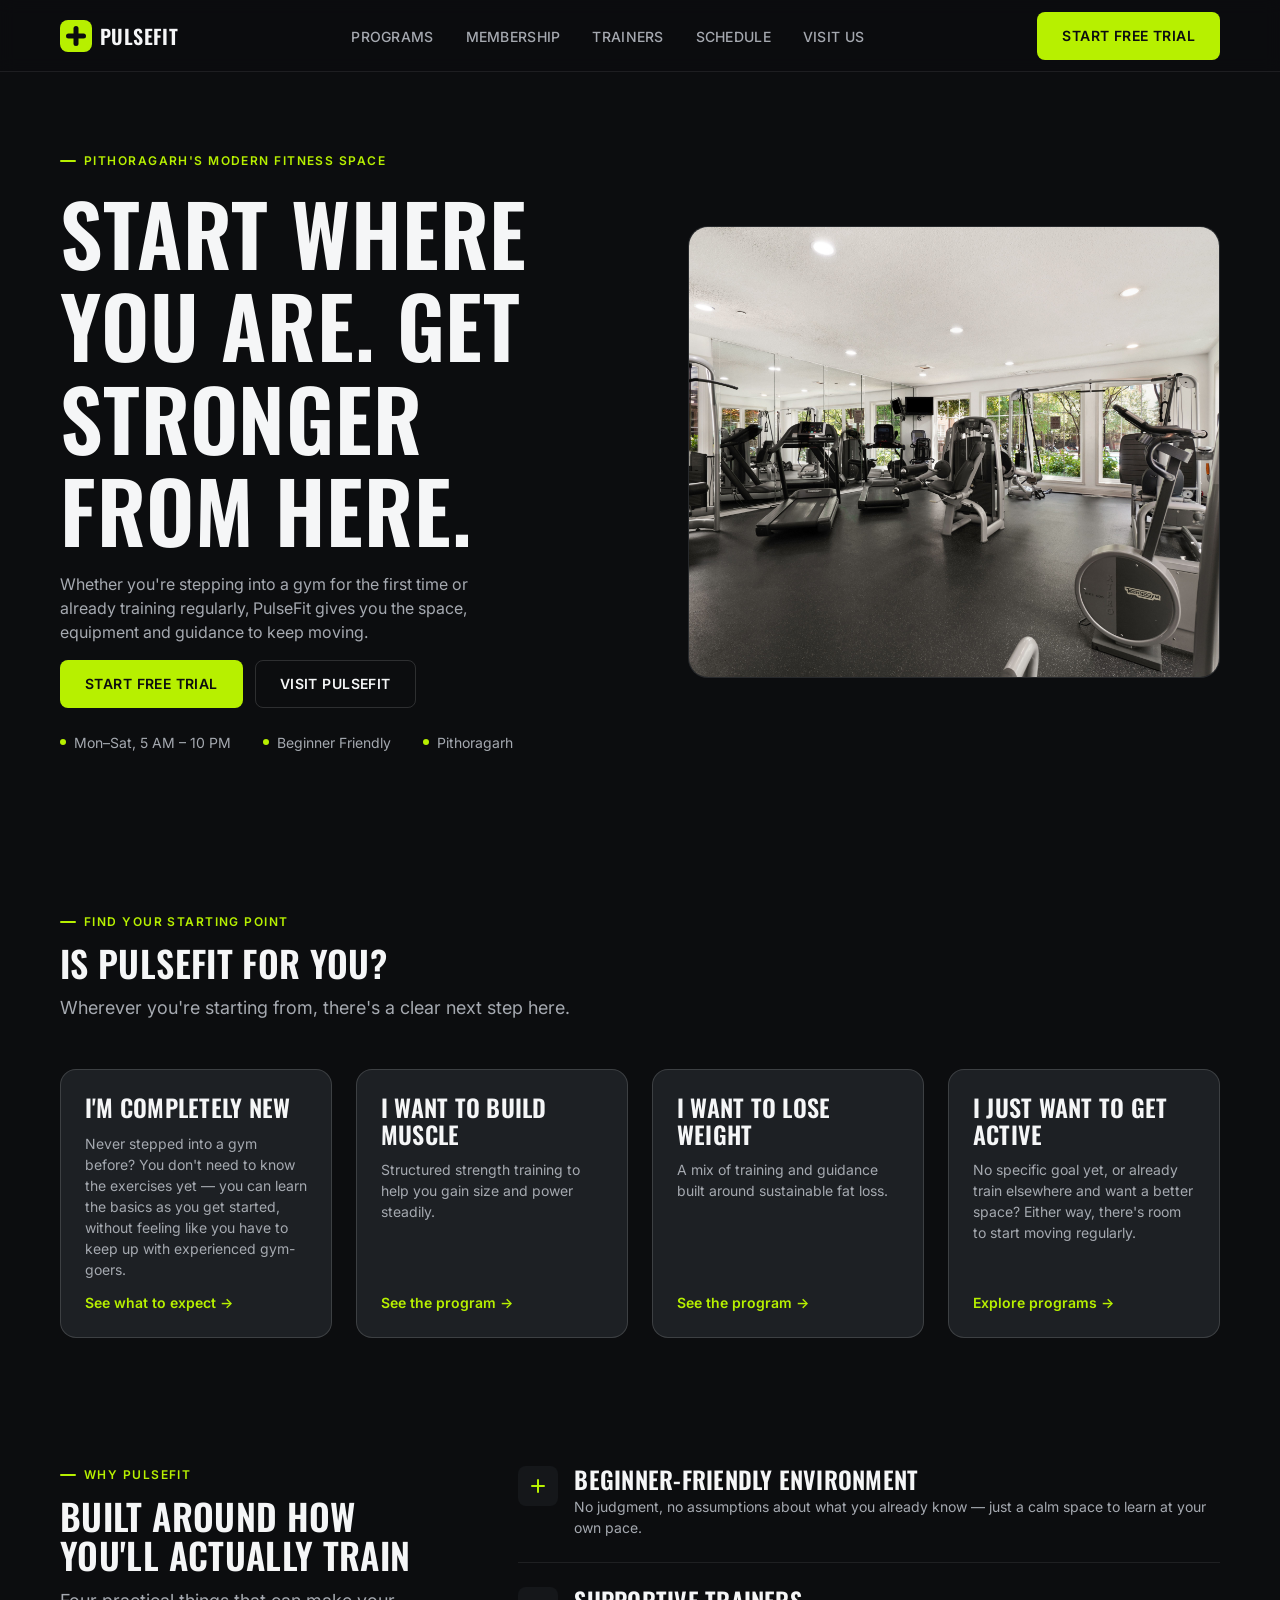
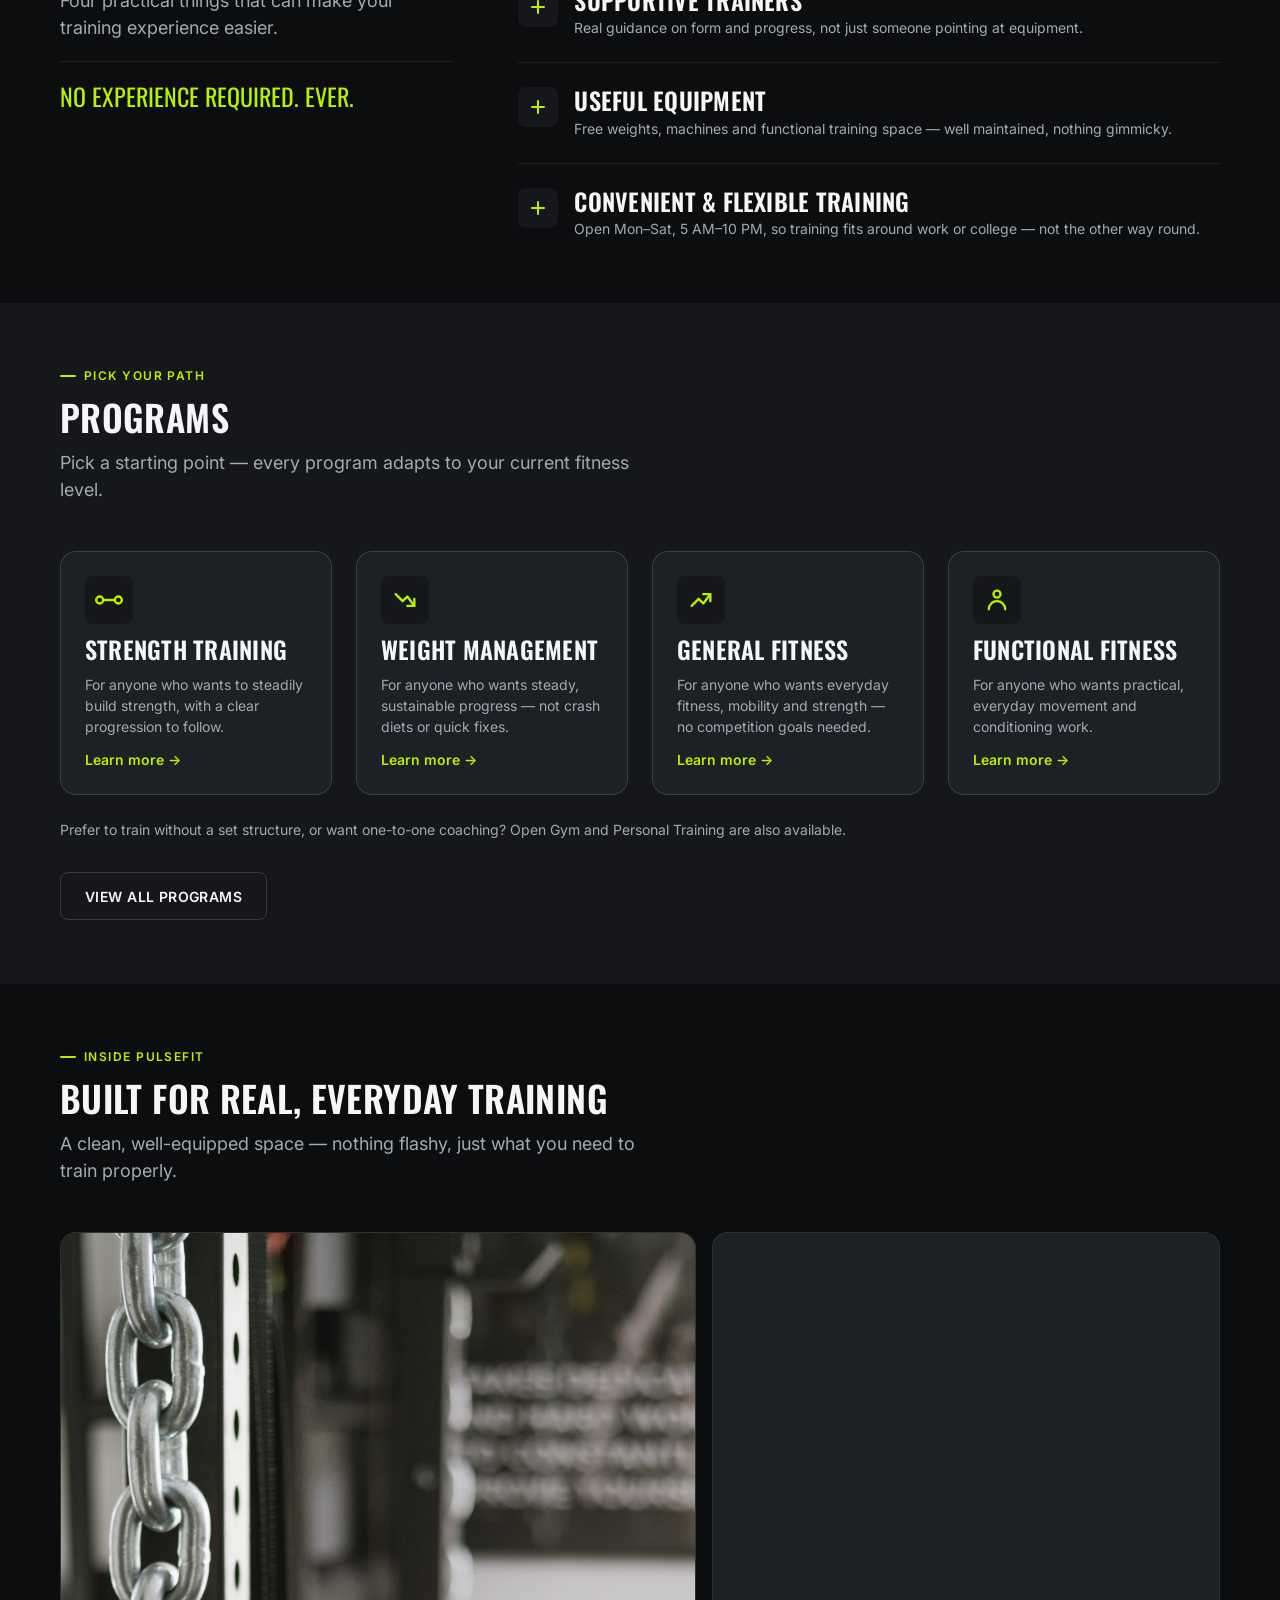
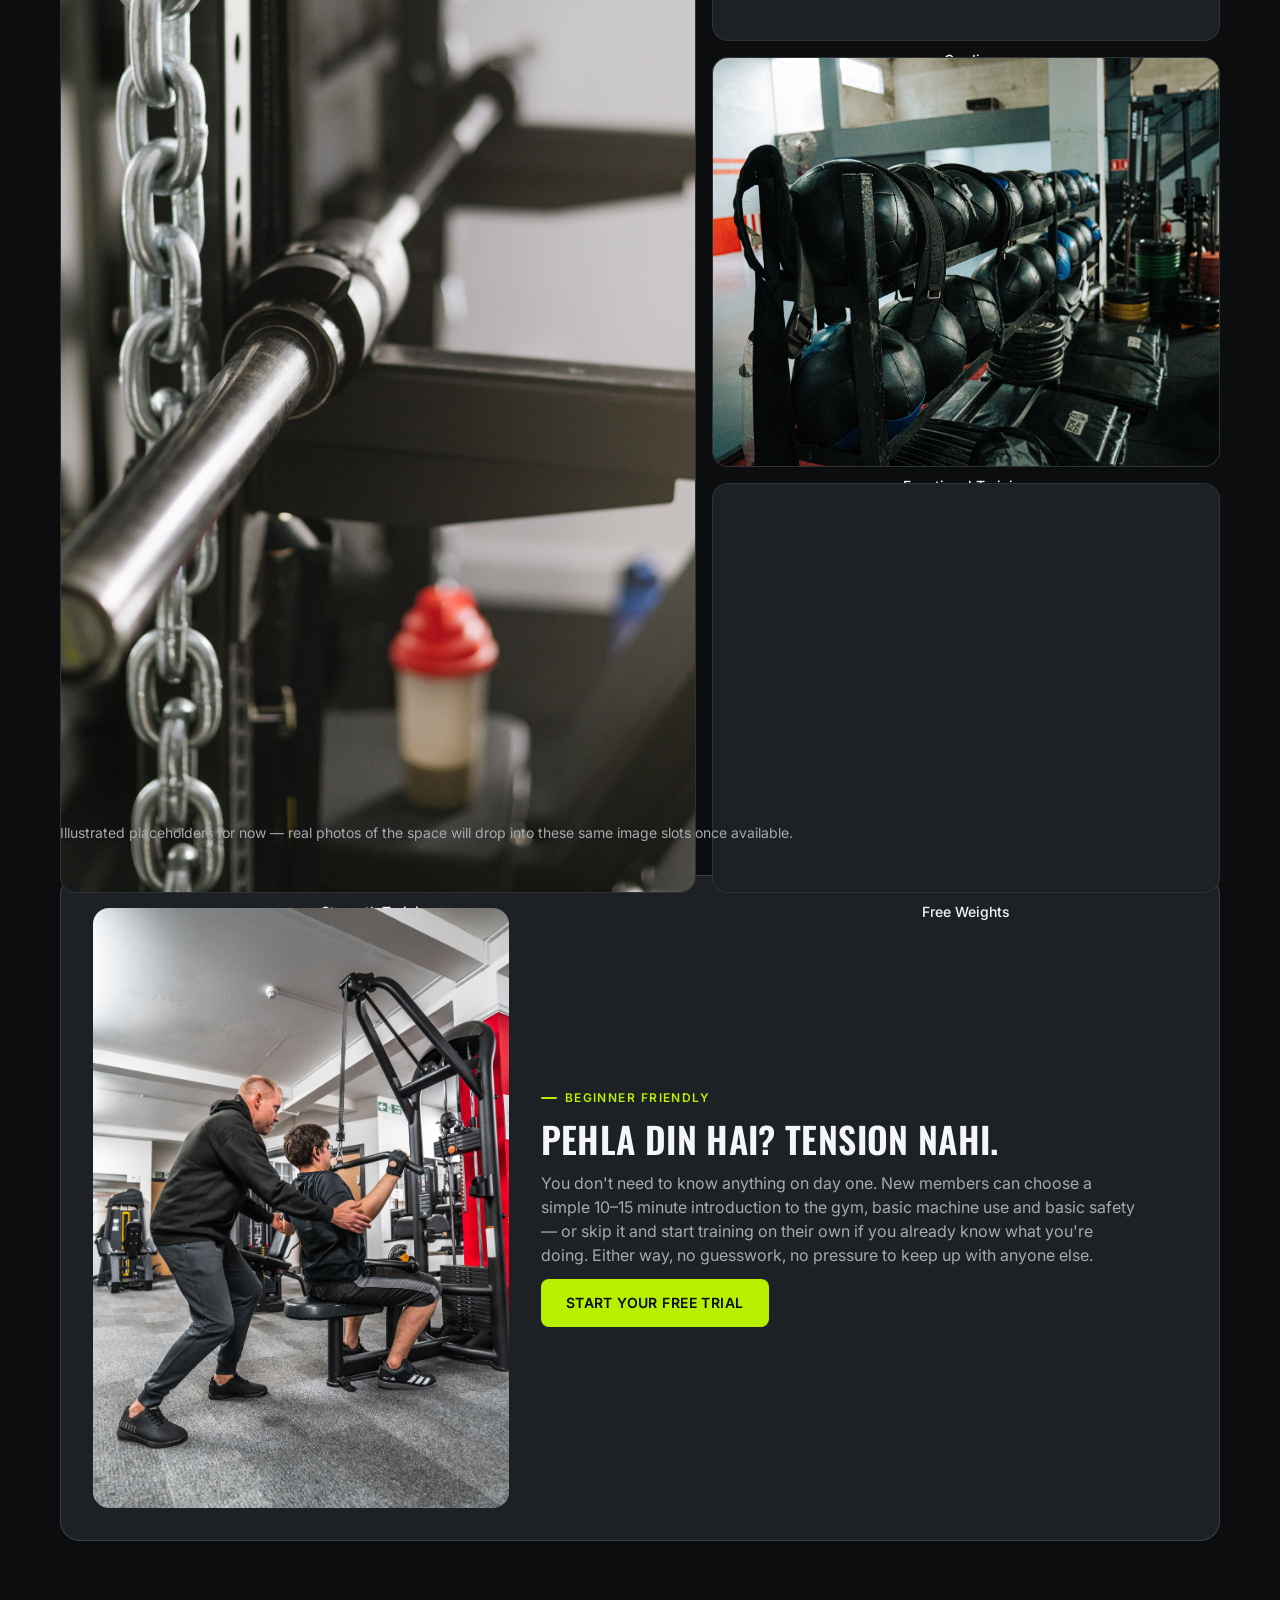
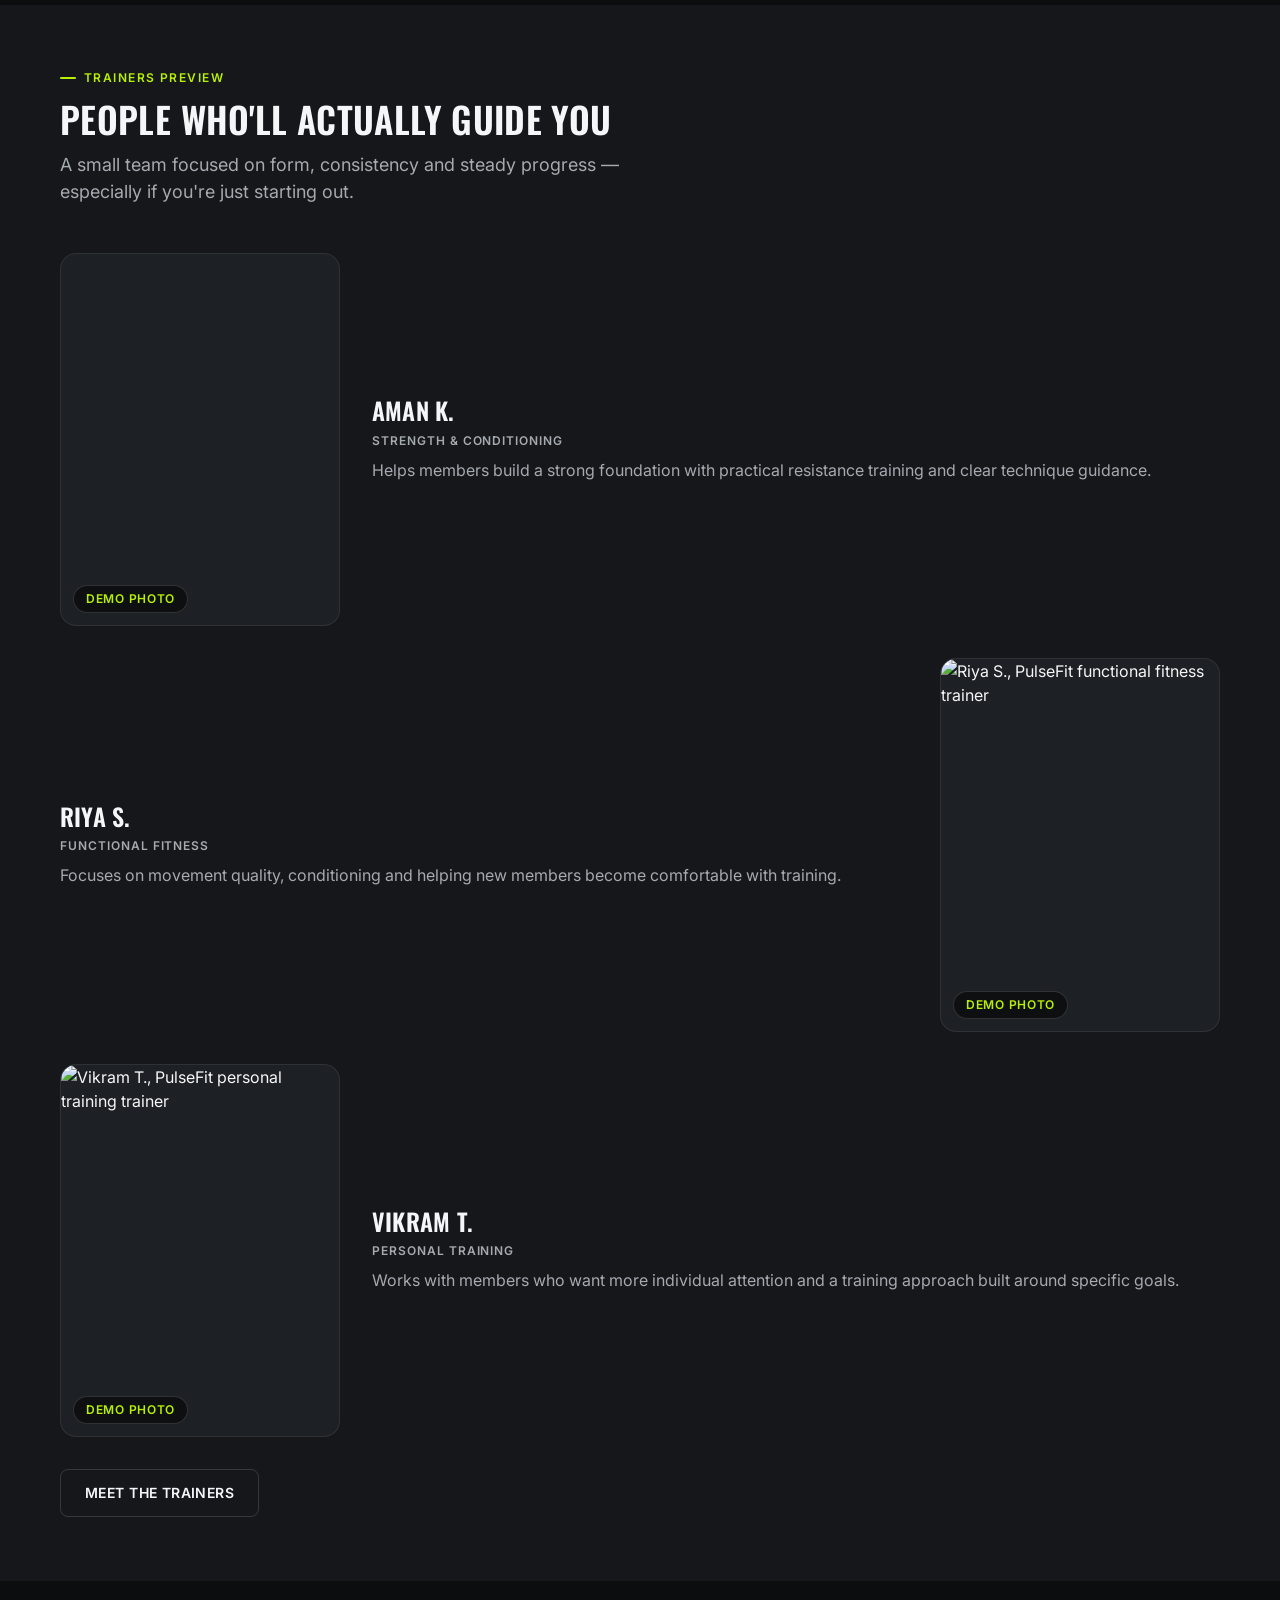
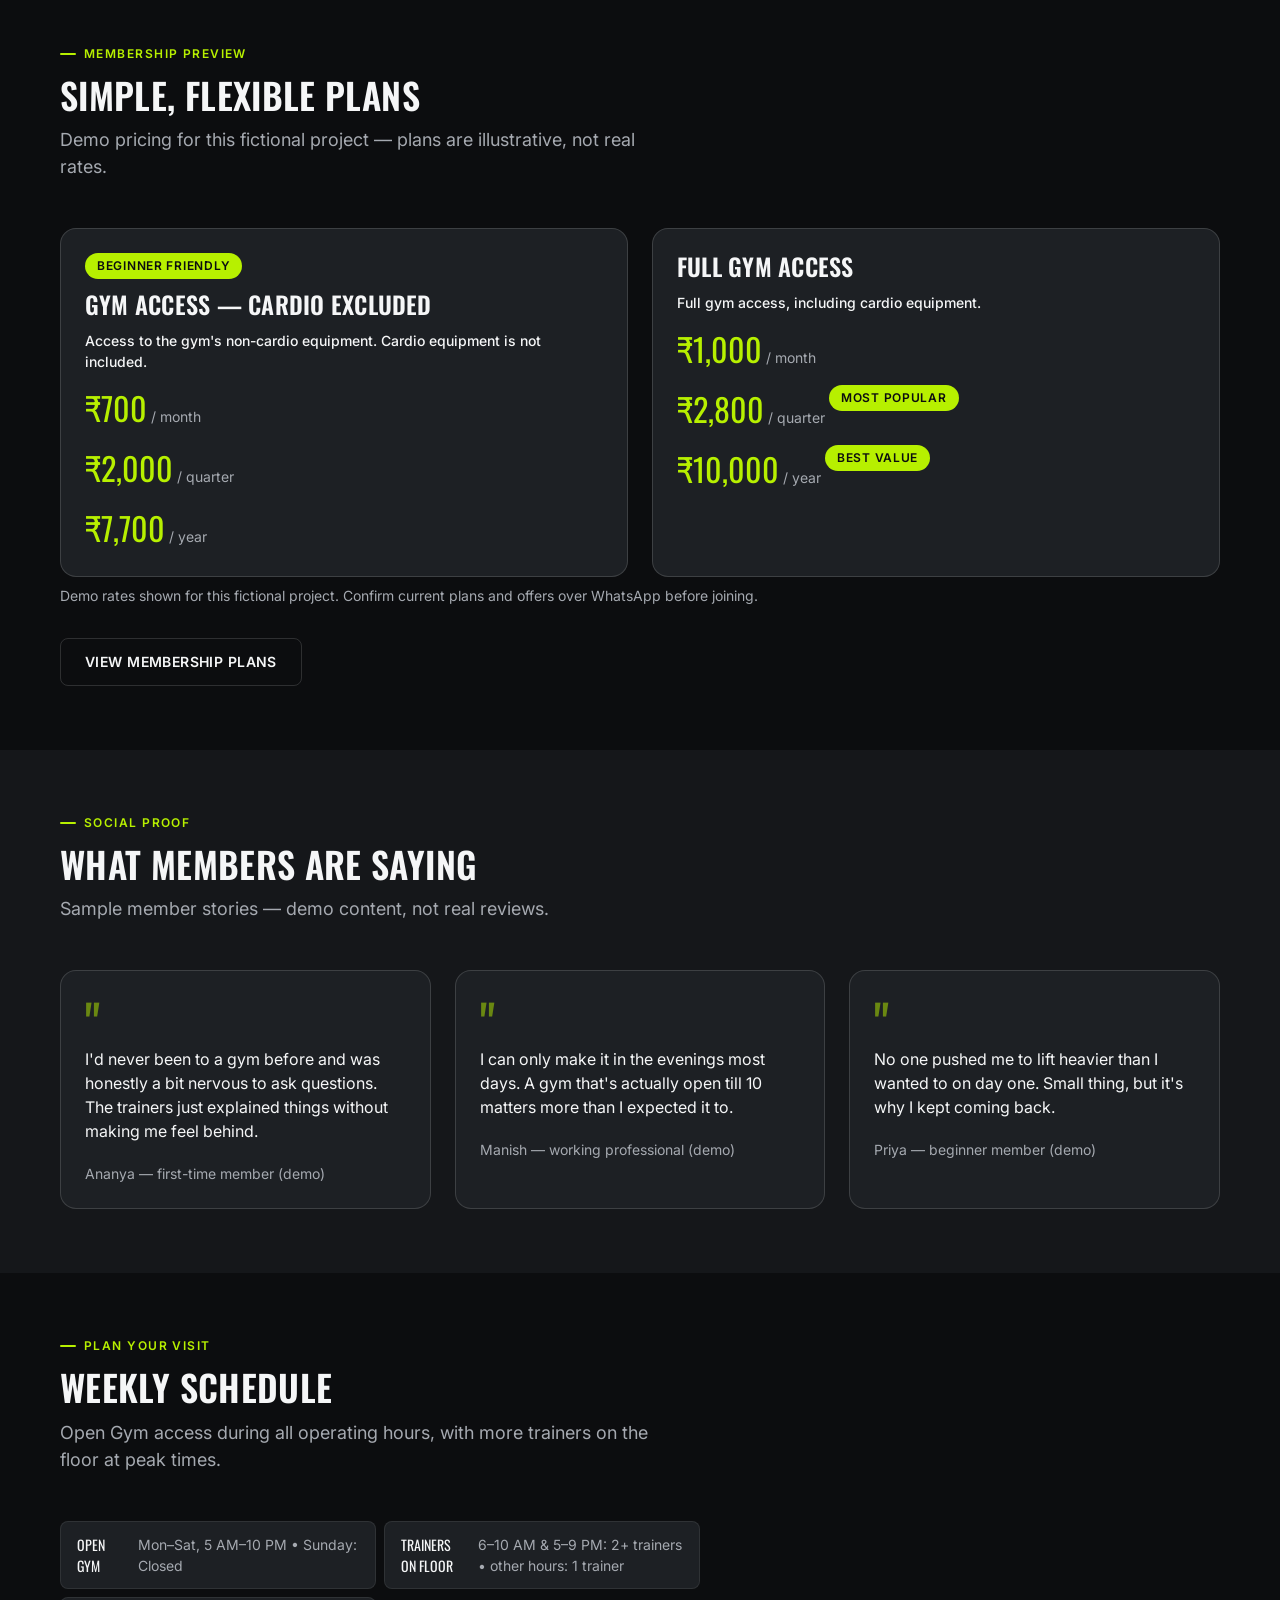
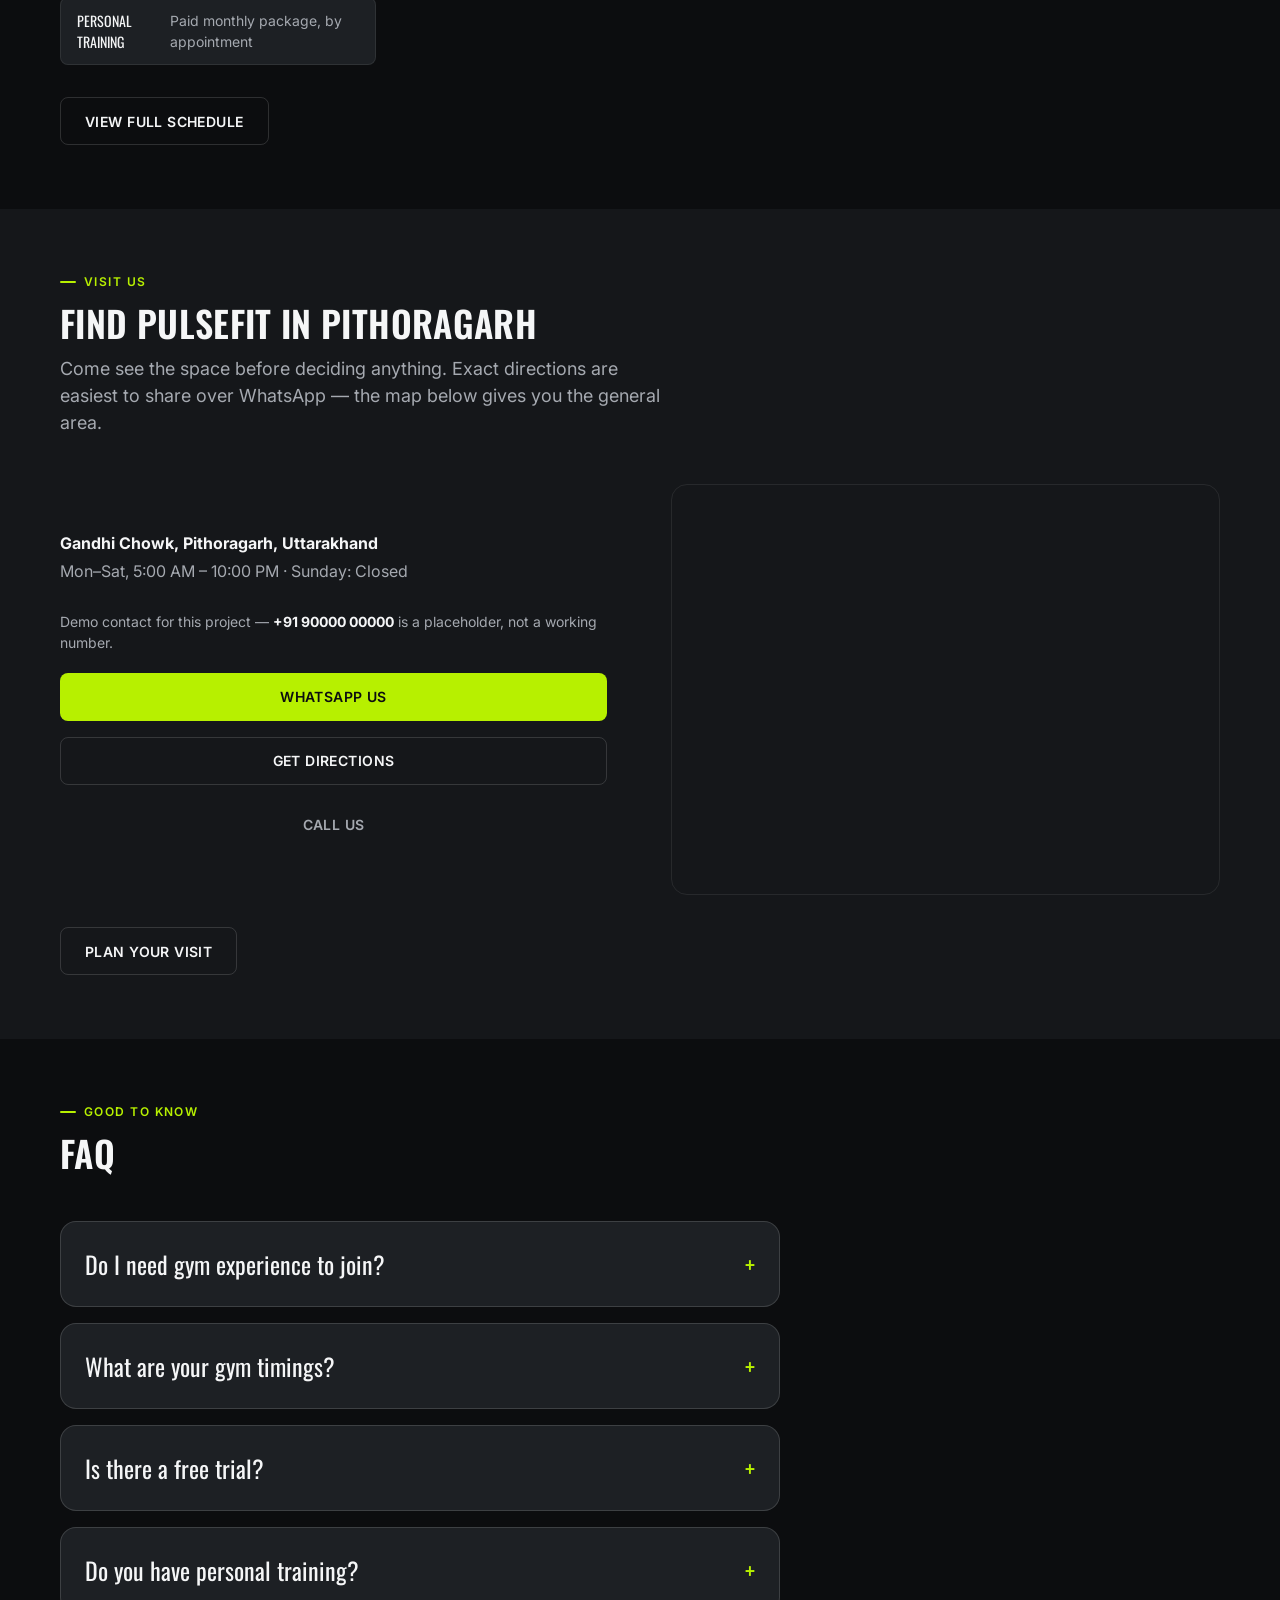
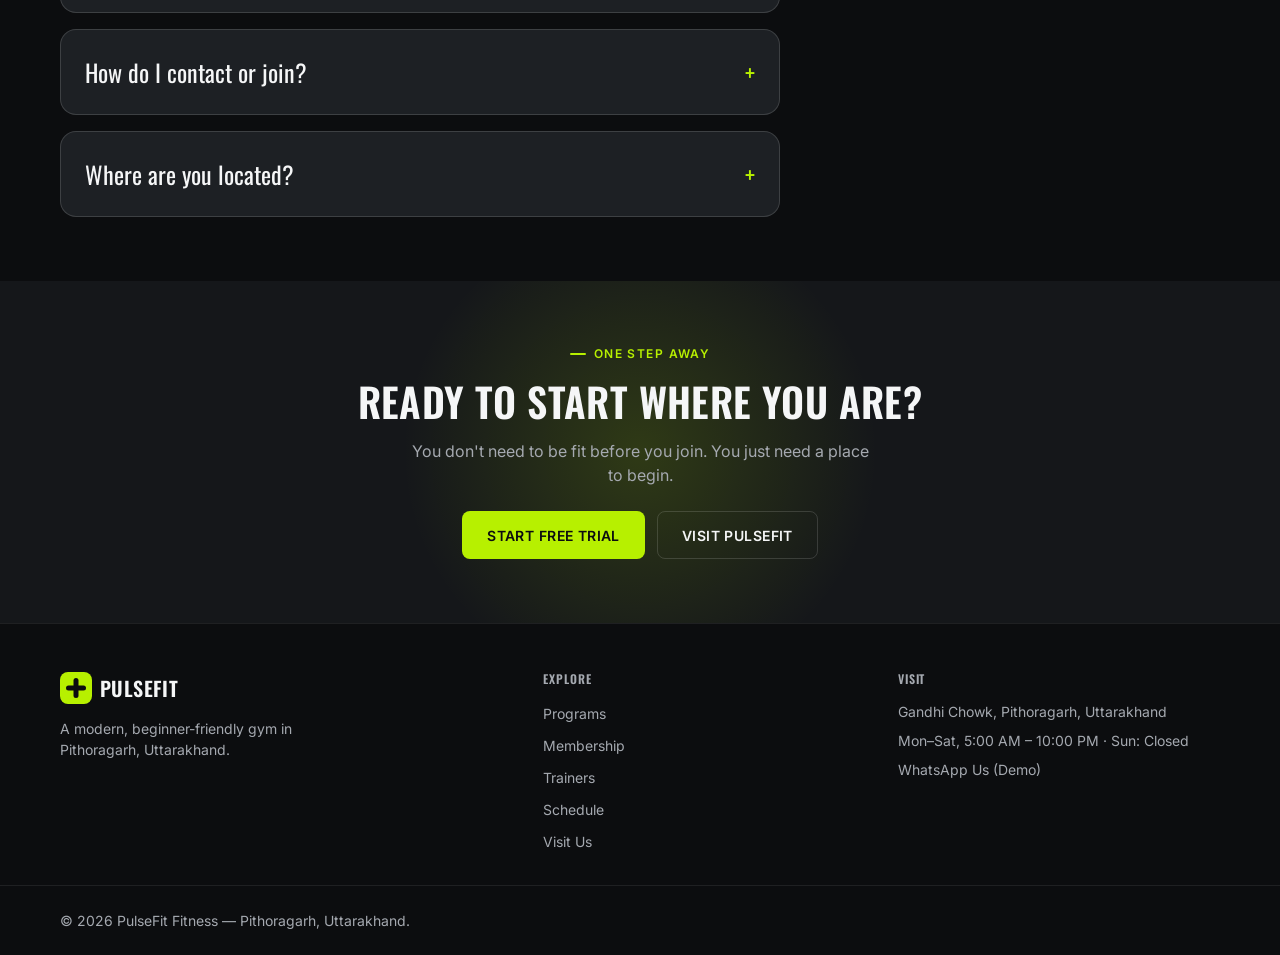
==== commit d91103bc: "Add files via upload" ====
--- a/index.html
+++ b/index.html
@@ -3,7 +3,7 @@
 <head>
   <meta charset="UTF-8">
   <meta name="viewport" content="width=device-width, initial-scale=1.0">
-  <meta name="description" content="PulseFit is a modern, beginner-friendly gym in Pithoragarh, Uttarakhand — open 6 AM to 10 PM with equipment, guidance and space to start your fitness journey at your own pace.">
+  <meta name="description" content="PulseFit is a modern, beginner-friendly gym in Pithoragarh, Uttarakhand — open Mon-Sat, 5 AM to 10 PM, with equipment, guidance and space to start your fitness journey at your own pace.">
   <meta name="theme-color" content="#0C0D0F">
   <title>PulseFit Fitness — Modern Gym in Pithoragarh, Uttarakhand</title>
 
@@ -12,7 +12,7 @@
   <link rel="preconnect" href="https://fonts.gstatic.com" crossorigin>
   <link href="https://fonts.googleapis.com/css2?family=Inter:wght@400;500;600;700&amp;family=Oswald:wght@500;600;700&amp;display=swap" rel="stylesheet">
 
-  <link rel="stylesheet" href="styles.css">
+  <link rel="stylesheet" href="assets/css/styles.css">
 </head>
 <body>
 
@@ -24,8 +24,8 @@
       <a class="logo" href="#home">
         <svg class="logo-mark" viewBox="0 0 32 32" aria-hidden="true" focusable="false">
           <rect class="logo-mark-bg" width="32" height="32" rx="8"></rect>
-          <rect class="logo-mark-plus" x="14" y="7" width="4" height="18" rx="2"></rect>
-          <rect class="logo-mark-plus" x="7" y="14" width="18" height="4" rx="2"></rect>
+          <rect class="logo-mark-plus" x="13.5" y="6" width="5" height="20" rx="2.5"></rect>
+          <rect class="logo-mark-plus" x="6" y="13.5" width="20" height="5" rx="2.5"></rect>
         </svg>
         PulseFit
       </a>
@@ -33,11 +33,11 @@
       <!-- Desktop navigation: hidden on mobile, shown at the desktop breakpoint -->
       <nav class="nav-desktop" aria-label="Primary">
         <ul>
-          <li><a href="/programs">Programs</a></li>
-          <li><a href="/membership">Membership</a></li>
-          <li><a href="/trainers">Trainers</a></li>
-          <li><a href="/schedule">Schedule</a></li>
-          <li><a href="/visit">Visit Us</a></li>
+          <li><a href="programs.html">Programs</a></li>
+          <li><a href="membership.html">Membership</a></li>
+          <li><a href="trainers.html">Trainers</a></li>
+          <li><a href="schedule.html">Schedule</a></li>
+          <li><a href="visit.html">Visit Us</a></li>
         </ul>
       </nav>
 
@@ -63,11 +63,11 @@
       <nav class="mobile-menu-nav" aria-label="Mobile">
         <ul>
           <li><a href="#home">Home</a></li>
-          <li><a href="/programs">Programs</a></li>
-          <li><a href="/membership">Membership</a></li>
-          <li><a href="/trainers">Trainers</a></li>
-          <li><a href="/schedule">Schedule</a></li>
-          <li><a href="/visit">Visit Us</a></li>
+          <li><a href="programs.html">Programs</a></li>
+          <li><a href="membership.html">Membership</a></li>
+          <li><a href="trainers.html">Trainers</a></li>
+          <li><a href="schedule.html">Schedule</a></li>
+          <li><a href="visit.html">Visit Us</a></li>
         </ul>
         <a class="btn btn--primary btn--block" href="trial.html">Start Free Trial</a>
       </nav>
@@ -87,11 +87,11 @@
 
           <div class="hero-actions">
             <a class="btn btn--primary" href="trial.html">Start Free Trial</a>
-            <a class="btn btn--secondary" href="https://wa.me/919000000000" target="_blank" rel="noopener">WhatsApp Us</a>
+            <a class="btn btn--secondary" href="visit.html">Visit PulseFit</a>
           </div>
 
           <ul class="hero-trust">
-            <li>6 AM – 10 PM</li>
+            <li>Mon–Sat, 5 AM – 10 PM</li>
             <li>Beginner Friendly</li>
             <li>Pithoragarh</li>
           </ul>
@@ -99,21 +99,14 @@
 
         <div class="hero-visual">
           <div class="hero-visual-frame">
-            <svg
-              viewBox="0 0 400 500"
-              role="img"
-              aria-label="Illustration of a heartbeat pulse line rising over a mountain skyline, representing PulseFit's energy and its home in the hills of Pithoragarh"
+            <img
+              src="assets/images/hero-training.jpg"
+              alt="Strength training area inside PulseFit gym"
+              width="400"
+              height="500"
+              loading="eager"
+              decoding="async"
             >
-              <polygon
-                class="hero-visual-mountains"
-                points="0,430 55,310 105,365 165,255 225,355 275,285 335,370 400,300 400,500 0,500"
-              ></polygon>
-              <path
-                class="hero-visual-pulse"
-                d="M10 230 L110 230 L142 150 L176 275 L208 170 L240 230 L390 230"
-              ></path>
-              <circle class="hero-visual-pulse-dot" cx="390" cy="230" r="7"></circle>
-            </svg>
           </div>
         </div>
 
@@ -132,7 +125,7 @@
         <div class="card-grid">
           <a class="card" href="#beginner-friendly">
             <h3>I'm completely new</h3>
-            <p>Never stepped into a gym before? We'll walk you through everything on day one.</p>
+            <p>Never stepped into a gym before? You don't need to know the exercises yet — you can learn the basics as you get started, without feeling like you have to keep up with experienced gym-goers.</p>
             <span class="card-link" aria-hidden="true">See what to expect →</span>
           </a>
 
@@ -150,7 +143,7 @@
 
           <a class="card" href="#programs">
             <h3>I just want to get active</h3>
-            <p>No specific goal yet — just a clean space to start moving regularly.</p>
+            <p>No specific goal yet, or already train elsewhere and want a better space? Either way, there's room to start moving regularly.</p>
             <span class="card-link" aria-hidden="true">Explore programs →</span>
           </a>
         </div>
@@ -164,7 +157,8 @@
         <div class="why-intro">
           <p class="eyebrow">Why PulseFit</p>
           <h2>Built Around How You'll Actually Train</h2>
-          <p class="section-lead">Four things members mention most when they talk about training here.</p>
+          <p class="section-lead">Four practical things that can make your training experience easier.</p>
+          <p class="why-highlight">No experience required. Ever.</p>
         </div>
 
         <ul class="why-list">
@@ -216,7 +210,7 @@
             </div>
             <div>
               <h3>Convenient &amp; Flexible Training</h3>
-              <p>Open 6 AM–10 PM daily, so training fits around work or college — not the other way round.</p>
+              <p>Open Mon–Sat, 5 AM–10 PM, so training fits around work or college — not the other way round.</p>
             </div>
           </li>
         </ul>
@@ -233,7 +227,7 @@
         </div>
 
         <div class="card-grid">
-          <a class="card" id="program-build-muscle" href="/programs">
+          <a class="card" id="program-build-muscle" href="programs.html">
             <div class="card-icon" aria-hidden="true">
               <svg viewBox="0 0 24 24" fill="none" stroke="currentColor" stroke-width="2" stroke-linecap="round" stroke-linejoin="round">
                 <circle cx="4" cy="12" r="3"></circle>
@@ -241,50 +235,52 @@
                 <line x1="7" y1="12" x2="17" y2="12"></line>
               </svg>
             </div>
-            <h3>Build Muscle</h3>
-            <p>Progressive strength training focused on steady, sustainable size and power gains.</p>
+            <h3>Strength Training</h3>
+            <p>For anyone who wants to steadily build strength, with a clear progression to follow.</p>
             <span class="card-link" aria-hidden="true">Learn more →</span>
           </a>
 
-          <a class="card" id="program-weight-loss" href="/programs">
+          <a class="card" id="program-weight-loss" href="programs.html">
             <div class="card-icon" aria-hidden="true">
               <svg viewBox="0 0 24 24" fill="none" stroke="currentColor" stroke-width="2" stroke-linecap="round" stroke-linejoin="round">
                 <path d="M4 7 L10 13 L14 9 L20 17"></path>
                 <path d="M14 17 L20 17 L20 11"></path>
               </svg>
             </div>
-            <h3>Weight Loss</h3>
-            <p>Training and guidance built around consistent, sustainable fat loss — not crash results.</p>
+            <h3>Weight Management</h3>
+            <p>For anyone who wants steady, sustainable progress — not crash diets or quick fixes.</p>
             <span class="card-link" aria-hidden="true">Learn more →</span>
           </a>
 
-          <a class="card" id="program-get-stronger" href="/programs">
+          <a class="card" id="program-get-stronger" href="programs.html">
             <div class="card-icon" aria-hidden="true">
               <svg viewBox="0 0 24 24" fill="none" stroke="currentColor" stroke-width="2" stroke-linecap="round" stroke-linejoin="round">
                 <path d="M4 17 L10 11 L14 15 L20 7"></path>
                 <path d="M14 7 L20 7 L20 13"></path>
               </svg>
             </div>
-            <h3>Get Stronger</h3>
-            <p>General strength and conditioning for everyday fitness, mobility and long-term health.</p>
+            <h3>General Fitness</h3>
+            <p>For anyone who wants everyday fitness, mobility and strength — no competition goals needed.</p>
             <span class="card-link" aria-hidden="true">Learn more →</span>
           </a>
 
-          <a class="card" id="program-personal-training" href="/programs">
+          <a class="card" id="program-personal-training" href="programs.html">
             <div class="card-icon" aria-hidden="true">
               <svg viewBox="0 0 24 24" fill="none" stroke="currentColor" stroke-width="2" stroke-linecap="round" stroke-linejoin="round">
                 <circle cx="12" cy="7" r="3"></circle>
                 <path d="M5 20c0-4.5 3.5-7 7-7s7 2.5 7 7"></path>
               </svg>
             </div>
-            <h3>Personal Training</h3>
-            <p>One-on-one sessions with a trainer, built around your own goals and schedule.</p>
+            <h3>Functional Fitness</h3>
+            <p>For anyone who wants practical, everyday movement and conditioning work.</p>
             <span class="card-link" aria-hidden="true">Learn more →</span>
           </a>
         </div>
 
+        <p class="section-footer-note">Prefer to train without a set structure, or want one-to-one coaching? Open Gym and Personal Training are also available.</p>
+
         <div class="section-footer-action">
-          <a class="btn btn--secondary" href="/programs">View All Programs</a>
+          <a class="btn btn--secondary" href="programs.html">View All Programs</a>
         </div>
       </div>
     </section>
@@ -299,65 +295,82 @@
         </div>
 
         <div class="facility-gallery">
+          <figure class="facility-item facility-item--dominant">
+            <div class="facility-photo">
+              <img
+                src="assets/images/facility-strength.jpg"
+                alt="Strength training area with a squat rack and barbells"
+                width="400"
+                height="300"
+                loading="lazy"
+                decoding="async"
+              >
+            </div>
+            <figcaption class="facility-caption">Strength Training</figcaption>
+          </figure>
+
           <figure class="facility-item">
             <div class="facility-photo">
-              <svg viewBox="0 0 300 300" aria-hidden="true">
-                <line class="facility-illo-accent" x1="40" y1="150" x2="260" y2="150"></line>
-                <rect class="facility-illo-warm" x="20" y="120" width="18" height="60" rx="4"></rect>
-                <rect class="facility-illo-warm" x="42" y="105" width="18" height="90" rx="4"></rect>
-                <rect class="facility-illo-warm" x="240" y="105" width="18" height="90" rx="4"></rect>
-                <rect class="facility-illo-warm" x="262" y="120" width="18" height="60" rx="4"></rect>
-              </svg>
-            </div>
-            <figcaption class="facility-caption">Strength Zone</figcaption>
+              <img
+                src="assets/images/facility-cardio.jpg"
+                alt="Cardio equipment in the gym"
+                width="400"
+                height="300"
+                loading="lazy"
+                decoding="async"
+              >
+            </div>
+            <figcaption class="facility-caption">Cardio</figcaption>
           </figure>
 
           <figure class="facility-item">
             <div class="facility-photo">
-              <svg viewBox="0 0 300 300" aria-hidden="true">
-                <rect class="facility-illo-surface" x="40" y="210" width="220" height="18" rx="9"></rect>
-                <line class="facility-illo-warm-stroke" x1="60" y1="210" x2="200" y2="120"></line>
-                <rect class="facility-illo-surface" x="182" y="98" width="46" height="30" rx="6"></rect>
-                <circle class="facility-illo-dot" cx="222" cy="95" r="7"></circle>
-              </svg>
-            </div>
-            <figcaption class="facility-caption">Cardio Zone</figcaption>
+              <img
+                src="assets/images/facility-functional.jpg"
+                alt="Functional training area with mats and equipment"
+                width="400"
+                height="300"
+                loading="lazy"
+                decoding="async"
+              >
+            </div>
+            <figcaption class="facility-caption">Functional Training</figcaption>
           </figure>
 
           <figure class="facility-item">
             <div class="facility-photo">
-              <svg viewBox="0 0 300 300" aria-hidden="true">
-                <rect class="facility-illo-surface" x="60" y="222" width="180" height="16" rx="8"></rect>
-                <circle class="facility-illo-warm" cx="150" cy="175" r="48"></circle>
-                <ellipse class="facility-illo-handle" cx="150" cy="135" rx="22" ry="26"></ellipse>
-              </svg>
-            </div>
-            <figcaption class="facility-caption">Functional Training</figcaption>
+              <img
+                src="assets/images/facility-weights.jpg"
+                alt="Dumbbells and free weights in the gym"
+                width="400"
+                height="300"
+                loading="lazy"
+                decoding="async"
+              >
+            </div>
+            <figcaption class="facility-caption">Free Weights</figcaption>
           </figure>
-
-          <figure class="facility-item">
-            <div class="facility-photo">
-              <svg viewBox="0 0 300 300" aria-hidden="true">
-                <rect class="facility-illo-surface" x="55" y="60" width="42" height="180" rx="6"></rect>
-                <rect class="facility-illo-surface" x="107" y="60" width="42" height="180" rx="6"></rect>
-                <rect class="facility-illo-surface" x="159" y="60" width="42" height="180" rx="6"></rect>
-                <rect class="facility-illo-surface" x="211" y="60" width="42" height="180" rx="6"></rect>
-                <circle class="facility-illo-dot" cx="87" cy="150" r="4"></circle>
-                <circle class="facility-illo-dot" cx="139" cy="150" r="4"></circle>
-                <circle class="facility-illo-dot" cx="191" cy="150" r="4"></circle>
-                <circle class="facility-illo-dot" cx="243" cy="150" r="4"></circle>
-              </svg>
-            </div>
-            <figcaption class="facility-caption">Locker Room</figcaption>
-          </figure>
-        </div>
-
-        <p class="facility-note">Illustrated for now — real photos of the space will replace these once available.</p>
-
-        <div class="card beginner-callout" id="beginner-friendly">
-          <p class="eyebrow">Beginner Friendly</p>
-          <h3>Pehla din hai? Tension nahi.</h3>
-          <p>First day at a gym is always a little intimidating — that's normal. Our team will show you around, explain the equipment, and help you get comfortable before you start training. No pressure, no assumptions about what you already know.</p>
+        </div>
+
+        <p class="facility-note">Illustrated placeholders for now — real photos of the space will drop into these same image slots once available.</p>
+
+        <div class="beginner-banner" id="beginner-friendly">
+          <div class="beginner-banner-visual">
+            <img
+              src="assets/images/beginner-orientation.jpg"
+              alt="Trainer helping a beginner learn gym equipment"
+              width="400"
+              height="300"
+              loading="lazy"
+              decoding="async"
+            >
+          </div>
+          <div class="beginner-banner-content">
+            <p class="eyebrow">Beginner Friendly</p>
+            <h3>Pehla din hai? Tension nahi.</h3>
+            <p>You don't need to know anything on day one. New members can choose a simple 10–15 minute introduction to the gym, basic machine use and basic safety — or skip it and start training on their own if you already know what you're doing. Either way, no guesswork, no pressure to keep up with anyone else.</p>
+            <a class="btn btn--primary" href="trial.html">Start Your Free Trial</a>
+          </div>
         </div>
       </div>
     </section>
@@ -371,49 +384,67 @@
           <p class="section-lead">A small team focused on form, consistency and steady progress — especially if you're just starting out.</p>
         </div>
 
-        <div class="card-grid">
-          <div class="card">
+        <div class="trainer-list">
+          <div class="trainer-profile">
             <div class="trainer-photo">
-              <svg viewBox="0 0 240 320" aria-hidden="true">
-                <circle class="trainer-silhouette-fill trainer-silhouette-stroke" cx="120" cy="110" r="42"></circle>
-                <path class="trainer-silhouette-fill trainer-silhouette-stroke" d="M40 300c0-55 36-90 80-90s80 35 80 90"></path>
-              </svg>
+              <img
+                src="assets/images/trainer-aman.jpg"
+                alt="Aman K., PulseFit strength and conditioning trainer"
+                width="300"
+                height="400"
+                loading="lazy"
+                decoding="async"
+              >
               <span class="trainer-photo-badge">Demo Photo</span>
             </div>
-            <h3>Aman K.</h3>
-            <p class="trainer-role">Strength &amp; Conditioning · 6+ yrs</p>
-            <p>Focuses on beginner-friendly strength fundamentals and safe lifting form.</p>
-          </div>
-
-          <div class="card">
+            <div class="trainer-info">
+              <h3>Aman K.</h3>
+              <p class="trainer-role">Strength &amp; Conditioning</p>
+              <p>Helps members build a strong foundation with practical resistance training and clear technique guidance.</p>
+            </div>
+          </div>
+
+          <div class="trainer-profile">
             <div class="trainer-photo">
-              <svg viewBox="0 0 240 320" aria-hidden="true">
-                <circle class="trainer-silhouette-fill trainer-silhouette-stroke" cx="120" cy="110" r="42"></circle>
-                <path class="trainer-silhouette-fill trainer-silhouette-stroke" d="M40 300c0-55 36-90 80-90s80 35 80 90"></path>
-              </svg>
+              <img
+                src="assets/images/trainer-riya.jpg"
+                alt="Riya S., PulseFit functional fitness trainer"
+                width="300"
+                height="400"
+                loading="lazy"
+                decoding="async"
+              >
               <span class="trainer-photo-badge">Demo Photo</span>
             </div>
-            <h3>Riya S.</h3>
-            <p class="trainer-role">Functional Fitness · 4+ yrs</p>
-            <p>Works with members on mobility, functional movement and steady weight-loss progress.</p>
-          </div>
-
-          <div class="card">
+            <div class="trainer-info">
+              <h3>Riya S.</h3>
+              <p class="trainer-role">Functional Fitness</p>
+              <p>Focuses on movement quality, conditioning and helping new members become comfortable with training.</p>
+            </div>
+          </div>
+
+          <div class="trainer-profile">
             <div class="trainer-photo">
-              <svg viewBox="0 0 240 320" aria-hidden="true">
-                <circle class="trainer-silhouette-fill trainer-silhouette-stroke" cx="120" cy="110" r="42"></circle>
-                <path class="trainer-silhouette-fill trainer-silhouette-stroke" d="M40 300c0-55 36-90 80-90s80 35 80 90"></path>
-              </svg>
+              <img
+                src="assets/images/trainer-vikram.jpg"
+                alt="Vikram T., PulseFit personal training trainer"
+                width="300"
+                height="400"
+                loading="lazy"
+                decoding="async"
+              >
               <span class="trainer-photo-badge">Demo Photo</span>
             </div>
-            <h3>Vikram T.</h3>
-            <p class="trainer-role">Personal Training · 5+ yrs</p>
-            <p>Runs one-on-one sessions built around your specific goals and schedule.</p>
+            <div class="trainer-info">
+              <h3>Vikram T.</h3>
+              <p class="trainer-role">Personal Training</p>
+              <p>Works with members who want more individual attention and a training approach built around specific goals.</p>
+            </div>
           </div>
         </div>
 
         <div class="section-footer-action">
-          <a class="btn btn--secondary" href="/trainers">Meet the Trainers</a>
+          <a class="btn btn--secondary" href="trainers.html">Meet the Trainers</a>
         </div>
       </div>
     </section>
@@ -429,52 +460,47 @@
 
         <div class="card-grid">
           <div class="card membership-card">
-            <h3>Starter</h3>
+            <span class="tag-pill">Beginner Friendly</span>
+            <h3>Gym Access — Cardio Excluded</h3>
+            <p class="membership-fit">Access to the gym's non-cardio equipment. Cardio equipment is not included.</p>
             <div class="price-row">
-              <span class="price">₹999</span>
+              <span class="price">₹700</span>
               <span class="price-period">/ month</span>
             </div>
-            <p>Full gym floor access during standard hours.</p>
-            <ul>
-              <li>Free weights &amp; machines</li>
-              <li>Cardio zone access</li>
-              <li>Locker facility</li>
-            </ul>
+            <div class="price-row">
+              <span class="price">₹2,000</span>
+              <span class="price-period">/ quarter</span>
+            </div>
+            <div class="price-row">
+              <span class="price">₹7,700</span>
+              <span class="price-period">/ year</span>
+            </div>
           </div>
 
           <div class="card membership-card">
-            <h3>Standard</h3>
+            <h3>Full Gym Access</h3>
+            <p class="membership-fit">Full gym access, including cardio equipment.</p>
             <div class="price-row">
-              <span class="price">₹1,499</span>
+              <span class="price">₹1,000</span>
               <span class="price-period">/ month</span>
             </div>
-            <p>Everything in Starter, plus more flexibility.</p>
-            <ul>
-              <li>Extended hours access</li>
-              <li>Guided beginner orientation</li>
-              <li>Access to functional training area</li>
-            </ul>
-          </div>
-
-          <div class="card membership-card">
-            <h3>Premium</h3>
             <div class="price-row">
-              <span class="price">₹2,499</span>
-              <span class="price-period">/ month</span>
-            </div>
-            <p>For members who want closer, guided support.</p>
-            <ul>
-              <li>Everything in Standard</li>
-              <li>Personal training sessions</li>
-              <li>Priority scheduling</li>
-            </ul>
+              <span class="price">₹2,800</span>
+              <span class="price-period">/ quarter</span>
+              <span class="tag-pill">Most Popular</span>
+            </div>
+            <div class="price-row">
+              <span class="price">₹10,000</span>
+              <span class="price-period">/ year</span>
+              <span class="tag-pill">Best Value</span>
+            </div>
           </div>
         </div>
 
         <p class="membership-note">Demo rates shown for this fictional project. Confirm current plans and offers over WhatsApp before joining.</p>
 
         <div class="section-footer-action">
-          <a class="btn btn--secondary" href="/membership">View Membership Plans</a>
+          <a class="btn btn--secondary" href="membership.html">View Membership Plans</a>
         </div>
       </div>
     </section>
@@ -485,23 +511,26 @@
         <div class="section-header">
           <p class="eyebrow">Social Proof</p>
           <h2>What Members Are Saying</h2>
-          <p class="section-lead">Sample member stories, written for this demo project — not real reviews.</p>
+          <p class="section-lead">Sample member stories — demo content, not real reviews.</p>
         </div>
 
         <div class="card-grid">
           <div class="card testimonial-card">
-            <blockquote>"I was nervous about joining a gym for the first time, but the trainers made it easy to get started."</blockquote>
-            <cite>— Ananya, PulseFit member (demo)</cite>
+            <span class="testimonial-mark" aria-hidden="true">"</span>
+            <blockquote>I'd never been to a gym before and was honestly a bit nervous to ask questions. The trainers just explained things without making me feel behind.</blockquote>
+            <cite>Ananya — first-time member (demo)</cite>
           </div>
 
           <div class="card testimonial-card">
-            <blockquote>"Clean space and flexible timings that actually fit around my work schedule."</blockquote>
-            <cite>— Manish, PulseFit member (demo)</cite>
+            <span class="testimonial-mark" aria-hidden="true">"</span>
+            <blockquote>I can only make it in the evenings most days. A gym that's actually open till 10 matters more than I expected it to.</blockquote>
+            <cite>Manish — working professional (demo)</cite>
           </div>
 
           <div class="card testimonial-card">
-            <blockquote>"Beginner-friendly like they said — no pressure, just steady progress."</blockquote>
-            <cite>— Priya, PulseFit member (demo)</cite>
+            <span class="testimonial-mark" aria-hidden="true">"</span>
+            <blockquote>No one pushed me to lift heavier than I wanted to on day one. Small thing, but it's why I kept coming back.</blockquote>
+            <cite>Priya — beginner member (demo)</cite>
           </div>
         </div>
       </div>
@@ -513,34 +542,26 @@
         <div class="section-header">
           <p class="eyebrow">Plan Your Visit</p>
           <h2>Weekly Schedule</h2>
-          <p class="section-lead">A sample weekly timetable — exact classes may vary by season.</p>
+          <p class="section-lead">Open Gym access during all operating hours, with more trainers on the floor at peak times.</p>
         </div>
 
         <dl class="schedule-list">
           <div class="schedule-row">
-            <dt>Strength Training</dt>
-            <dd>Mon, Wed, Fri • 6–7 AM</dd>
+            <dt>Open Gym</dt>
+            <dd>Mon–Sat, 5 AM–10 PM • Sunday: Closed</dd>
           </div>
           <div class="schedule-row">
-            <dt>Cardio &amp; HIIT</dt>
-            <dd>Tue, Thu, Sat • 6–7 AM</dd>
-          </div>
-          <div class="schedule-row">
-            <dt>Functional Training</dt>
-            <dd>Mon–Sat • 5–6 PM</dd>
-          </div>
-          <div class="schedule-row">
-            <dt>Open Gym</dt>
-            <dd>Daily • 6 AM–10 PM</dd>
+            <dt>Trainers on floor</dt>
+            <dd>6–10 AM &amp; 5–9 PM: 2+ trainers • other hours: 1 trainer</dd>
           </div>
           <div class="schedule-row">
             <dt>Personal Training</dt>
-            <dd>By appointment</dd>
+            <dd>Paid monthly package, by appointment</dd>
           </div>
         </dl>
 
         <div class="section-footer-action">
-          <a class="btn btn--secondary" href="/schedule">View Full Schedule</a>
+          <a class="btn btn--secondary" href="schedule.html">View Full Schedule</a>
         </div>
       </div>
     </section>
@@ -551,33 +572,37 @@
         <div class="section-header">
           <p class="eyebrow">Visit Us</p>
           <h2>Find PulseFit in Pithoragarh</h2>
-          <p class="section-lead">Exact directions are easiest to share over WhatsApp — the map below gives you the general area.</p>
+          <p class="section-lead">Come see the space before deciding anything. Exact directions are easiest to share over WhatsApp — the map below gives you the general area.</p>
         </div>
 
         <div class="location-grid">
           <div class="location-info">
             <div class="location-details">
-              <p><strong>Pithoragarh, Uttarakhand</strong></p>
-              <p>Open daily, 6:00 AM – 10:00 PM</p>
+              <p><strong>Gandhi Chowk, Pithoragarh, Uttarakhand</strong></p>
+              <p>Mon–Sat, 5:00 AM – 10:00 PM · Sunday: Closed</p>
             </div>
 
             <div class="location-actions">
               <p class="contact-demo-note">Demo contact for this project — <strong>+91 90000 00000</strong> is a placeholder, not a working number.</p>
-              <a class="btn btn--primary" href="tel:+919000000000">Call Us</a>
-              <a class="btn btn--secondary" href="https://wa.me/919000000000" target="_blank" rel="noopener">WhatsApp Us</a>
-              <a class="btn btn--secondary" href="https://www.google.com/maps/search/?api=1&amp;query=Pithoragarh%2C+Uttarakhand" target="_blank" rel="noopener">Get Directions</a>
+              <a class="btn btn--primary" href="https://wa.me/919000000000" target="_blank" rel="noopener">WhatsApp Us</a>
+              <a class="btn btn--secondary" href="https://www.google.com/maps/search/?api=1&amp;query=Gandhi+Chowk%2C+Pithoragarh%2C+Uttarakhand" target="_blank" rel="noopener">Get Directions</a>
+              <a class="btn btn--tertiary" href="tel:+919000000000">Call Us</a>
             </div>
           </div>
 
           <div class="location-map">
             <iframe
-              src="https://www.google.com/maps?q=Pithoragarh,+Uttarakhand&amp;output=embed"
-              title="Map showing the general area of Pithoragarh, Uttarakhand"
+              src="https://www.google.com/maps?q=Gandhi+Chowk,+Pithoragarh,+Uttarakhand&amp;output=embed"
+              title="Map showing the general area of Gandhi Chowk, Pithoragarh, Uttarakhand"
               loading="lazy"
               referrerpolicy="no-referrer-when-downgrade"
             ></iframe>
           </div>
         </div>
+
+        <div class="section-footer-action">
+          <a class="btn btn--secondary" href="visit.html">Plan Your Visit</a>
+        </div>
       </div>
     </section>
 
@@ -591,28 +616,33 @@
 
         <div class="faq-list">
           <details class="faq-item">
-            <summary>Do I need any experience to join?</summary>
-            <p>No. PulseFit is built to be beginner-friendly — our team will walk you through the equipment and basics on your first visit.</p>
+            <summary>Do I need gym experience to join?</summary>
+            <p>No. New members can choose a simple 10–15 minute introduction to the gym, basic machine use and basic safety — or skip it and start on your own if you already know what you're doing.</p>
           </details>
 
           <details class="faq-item">
             <summary>What are your gym timings?</summary>
-            <p>We're open daily from 6 AM to 10 PM.</p>
+            <p>We're open Monday–Saturday, 5:00 AM to 10:00 PM. Closed on Sundays.</p>
           </details>
 
           <details class="faq-item">
             <summary>Is there a free trial?</summary>
-            <p>Yes — you can start with a free trial before committing to a plan. Tap "Start Free Trial" to begin.</p>
+            <p>Yes — you can start with a free trial before committing to a plan. Use the "Start Free Trial" button to see how to get started.</p>
           </details>
 
           <details class="faq-item">
-            <summary>Do you have personal trainers?</summary>
-            <p>Yes, personal training sessions are available. See the Trainers page for more detail.</p>
+            <summary>Do you have personal training?</summary>
+            <p>Yes — Personal Training is available as an optional paid monthly package, separate from regular membership.</p>
           </details>
 
           <details class="faq-item">
-            <summary>How do I join or ask a question?</summary>
+            <summary>How do I contact or join?</summary>
             <p>The fastest way is WhatsApp — tap "WhatsApp Us" and our team will help you out.</p>
+          </details>
+
+          <details class="faq-item">
+            <summary>Where are you located?</summary>
+            <p>Gandhi Chowk, Pithoragarh, Uttarakhand — see the Visit Us section above for the map and directions.</p>
           </details>
         </div>
       </div>
@@ -622,12 +652,12 @@
     <section class="section cta-band bg-surface">
       <div class="container cta-band-inner">
         <p class="eyebrow">One Step Away</p>
-        <h2>Ready To Start Where You Are?</h2>
-        <p>No pressure, no long commitment to begin — just a free trial and a team that'll help you find your footing.</p>
+        <h2>Ready to Start Where You Are?</h2>
+        <p>You don't need to be fit before you join. You just need a place to begin.</p>
 
         <div class="cta-band-actions">
           <a class="btn btn--primary" href="trial.html">Start Free Trial</a>
-          <a class="btn btn--secondary" href="https://wa.me/919000000000" target="_blank" rel="noopener">WhatsApp Us</a>
+          <a class="btn btn--secondary" href="visit.html">Visit PulseFit</a>
         </div>
       </div>
     </section>
@@ -640,8 +670,8 @@
         <a class="logo" href="#home">
           <svg class="logo-mark" viewBox="0 0 32 32" aria-hidden="true" focusable="false">
             <rect class="logo-mark-bg" width="32" height="32" rx="8"></rect>
-            <rect class="logo-mark-plus" x="14" y="7" width="4" height="18" rx="2"></rect>
-            <rect class="logo-mark-plus" x="7" y="14" width="18" height="4" rx="2"></rect>
+            <rect class="logo-mark-plus" x="13.5" y="6" width="5" height="20" rx="2.5"></rect>
+            <rect class="logo-mark-plus" x="6" y="13.5" width="20" height="5" rx="2.5"></rect>
           </svg>
           PulseFit
         </a>
@@ -651,19 +681,19 @@
       <div class="footer-links">
         <h3>Explore</h3>
         <ul>
-          <li><a href="/programs">Programs</a></li>
-          <li><a href="/membership">Membership</a></li>
-          <li><a href="/trainers">Trainers</a></li>
-          <li><a href="/schedule">Schedule</a></li>
-          <li><a href="/visit">Visit Us</a></li>
+          <li><a href="programs.html">Programs</a></li>
+          <li><a href="membership.html">Membership</a></li>
+          <li><a href="trainers.html">Trainers</a></li>
+          <li><a href="schedule.html">Schedule</a></li>
+          <li><a href="visit.html">Visit Us</a></li>
         </ul>
       </div>
 
       <div class="footer-contact">
         <h3>Visit</h3>
         <ul>
-          <li>Pithoragarh, Uttarakhand</li>
-          <li>6:00 AM – 10:00 PM, daily</li>
+          <li>Gandhi Chowk, Pithoragarh, Uttarakhand</li>
+          <li>Mon–Sat, 5:00 AM – 10:00 PM · Sun: Closed</li>
           <li><a href="https://wa.me/919000000000" target="_blank" rel="noopener">WhatsApp Us (Demo)</a></li>
         </ul>
       </div>
@@ -676,6 +706,6 @@
     </div>
   </footer>
 
-  <script src="script.js" defer></script>
+  <script src="assets/js/script.js" defer></script>
 </body>
 </html>
--- a/assets/css/styles.css
+++ b/assets/css/styles.css
@@ -0,0 +1,1546 @@
+/* =========================================================
+   PULSEFIT — GLOBAL STYLESHEET
+   Phase 4 foundation: tokens, reset, base, typography,
+   layout, buttons, header, navigation, hero, responsive,
+   accessibility, utilities.
+
+   Table of contents:
+   1.  Design tokens
+   2.  Reset
+   3.  Base styles
+   4.  Typography
+   5.  Layout / container
+   6.  Buttons
+   7.  Header
+   8.  Navigation
+   9.  Hero
+   10. Responsive rules
+   11. Accessibility
+   12. Utility classes
+   ========================================================= */
+
+/* =========================================================
+   1. DESIGN TOKENS
+   ========================================================= */
+:root {
+  /* Color */
+  --bg: #0C0D0F;
+  --surface: #15171A;
+  --surface-2: #1D2024;
+
+  --text: #F5F6F7;
+  --text-muted: #A5A9B0;
+
+  --accent: #B7F000;
+  --accent-hover: #C8FF1A;
+  --accent-ink: #0C0D0F; /* text/icon color placed on top of the accent */
+  --warm: #E9E5DC;
+
+  --border: rgba(255, 255, 255, .08);
+  --border-strong: rgba(255, 255, 255, .14);
+
+  /* Fonts */
+  --font-display: "Oswald", "Arial Narrow", sans-serif;
+  --font-body: "Inter", -apple-system, BlinkMacSystemFont, sans-serif;
+
+  /* Type scale (mobile values from spec; --fs-hero scales fluidly
+     up toward the desktop range as the viewport widens) */
+  --fs-eyebrow: 12px;
+  --fs-small: 14px;
+  --fs-body: 16px;
+  --fs-h3: 24px;
+  --fs-h2: 36px;
+  --fs-hero: clamp(52px, 3.6vw + 38px, 84px);
+
+  /* Spacing scale */
+  --space-4: 4px;
+  --space-8: 8px;
+  --space-12: 12px;
+  --space-16: 16px;
+  --space-24: 24px;
+  --space-32: 32px;
+  --space-40: 40px;
+  --space-48: 48px;
+  --space-64: 64px;
+  --space-80: 80px;
+  --space-96: 96px;
+  --space-128: 128px;
+
+  /* Radius */
+  --radius-control: 8px;  /* buttons / inputs */
+  --radius-card: 16px;    /* cards */
+  --radius-feature: 20px; /* large feature blocks */
+  --radius-pill: 999px;   /* pills */
+
+  /* Layout */
+  --container-max: 1200px;
+  --container-pad: 20px;
+  --header-height: 72px;
+
+  /* Motion */
+  --transition: 200ms ease;
+
+  /* Stacking order */
+  --z-header: 100;
+  --z-overlay: 90;
+  --z-skip-link: 200;
+}
+
+/* =========================================================
+   2. RESET
+   ========================================================= */
+*,
+*::before,
+*::after {
+  box-sizing: border-box;
+}
+
+* {
+  margin: 0;
+}
+
+html {
+  -webkit-text-size-adjust: 100%;
+}
+
+body {
+  min-height: 100vh;
+  line-height: 1.5;
+  -webkit-font-smoothing: antialiased;
+  -moz-osx-font-smoothing: grayscale;
+}
+
+img,
+picture,
+svg {
+  display: block;
+  max-width: 100%;
+}
+
+button,
+input,
+textarea,
+select {
+  font: inherit;
+  color: inherit;
+}
+
+button {
+  background: none;
+  border: none;
+  cursor: pointer;
+}
+
+a {
+  color: inherit;
+  text-decoration: none;
+}
+
+ul {
+  list-style: none;
+  padding: 0;
+}
+
+/* =========================================================
+   3. BASE STYLES
+   ========================================================= */
+html {
+  scroll-behavior: smooth;
+}
+
+body {
+  background-color: var(--bg);
+  color: var(--text);
+  font-family: var(--font-body);
+  font-size: var(--fs-body);
+  overflow-x: hidden; /* safety net against accidental horizontal overflow */
+}
+
+/* Applied by script.js while the mobile menu is open */
+body.no-scroll {
+  overflow: hidden;
+}
+
+/* =========================================================
+   4. TYPOGRAPHY
+   ========================================================= */
+h1,
+h2,
+h3 {
+  font-family: var(--font-display);
+  font-weight: 600;
+  line-height: 1.1;
+  text-transform: uppercase;
+  letter-spacing: 0.01em;
+  color: var(--text);
+}
+
+h1 {
+  font-size: var(--fs-hero);
+}
+
+h2 {
+  font-size: var(--fs-h2);
+}
+
+h3 {
+  font-size: var(--fs-h3);
+}
+
+p {
+  color: var(--text-muted);
+}
+
+.eyebrow {
+  display: inline-flex;
+  align-items: center;
+  gap: var(--space-8);
+  font-family: var(--font-body);
+  font-size: var(--fs-eyebrow);
+  font-weight: 600;
+  letter-spacing: 0.12em;
+  text-transform: uppercase;
+  color: var(--accent);
+}
+
+.eyebrow::before {
+  content: "";
+  width: 16px;
+  height: 2px;
+  background-color: var(--accent);
+  border-radius: var(--radius-pill);
+}
+
+/* =========================================================
+   5. LAYOUT / CONTAINER
+   ========================================================= */
+.container {
+  width: 100%;
+  max-width: var(--container-max);
+  margin-inline: auto;
+  padding-inline: var(--container-pad);
+}
+
+/* =========================================================
+   6. BUTTONS
+   ========================================================= */
+.btn {
+  display: inline-flex;
+  align-items: center;
+  justify-content: center;
+  gap: var(--space-8);
+  min-height: 48px; /* comfortable tap target */
+  padding: var(--space-12) var(--space-24);
+  border-radius: var(--radius-control);
+  border: 1px solid transparent;
+  font-family: var(--font-body);
+  font-size: var(--fs-small);
+  font-weight: 600;
+  letter-spacing: 0.03em;
+  text-transform: uppercase;
+  white-space: nowrap;
+  transition: transform var(--transition), background-color var(--transition),
+    border-color var(--transition);
+}
+
+.btn:active {
+  transform: scale(0.98);
+}
+
+.btn--primary {
+  background-color: var(--accent);
+  color: var(--accent-ink);
+}
+
+.btn--primary:hover {
+  background-color: var(--accent-hover);
+}
+
+.btn--secondary {
+  background-color: transparent;
+  border-color: var(--border-strong);
+  color: var(--text);
+}
+
+.btn--secondary:hover {
+  background-color: var(--surface);
+  border-color: var(--accent);
+}
+
+.btn--tertiary {
+  background-color: transparent;
+  border-color: transparent;
+  color: var(--text-muted);
+}
+
+.btn--tertiary:hover {
+  color: var(--text);
+  text-decoration: underline;
+}
+
+.btn--block {
+  width: 100%;
+}
+
+/* =========================================================
+   7. HEADER
+   ========================================================= */
+.site-header {
+  position: sticky;
+  top: 0;
+  z-index: var(--z-header);
+  height: var(--header-height);
+  display: flex;
+  align-items: center;
+  background-color: rgba(12, 13, 15, 0.92);
+  backdrop-filter: blur(8px);
+  -webkit-backdrop-filter: blur(8px);
+  border-bottom: 1px solid var(--border);
+}
+
+.header-inner {
+  display: flex;
+  align-items: center;
+  justify-content: space-between;
+  gap: var(--space-16);
+}
+
+.logo {
+  display: inline-flex;
+  align-items: center;
+  gap: var(--space-8);
+  font-family: var(--font-display);
+  font-size: 20px;
+  font-weight: 600;
+  letter-spacing: 0.02em;
+  text-transform: uppercase;
+}
+
+.logo-mark {
+  width: 32px;
+  height: 32px;
+  flex-shrink: 0;
+}
+
+.logo-mark-bg {
+  fill: var(--accent);
+}
+
+.logo-mark-plus {
+  fill: var(--accent-ink);
+}
+
+/* =========================================================
+   8. NAVIGATION
+   ========================================================= */
+
+/* Desktop nav + CTA are hidden until the desktop breakpoint (section 10) */
+.nav-desktop {
+  display: none;
+}
+
+.nav-cta {
+  display: none;
+}
+
+/* Hamburger toggle (mobile only) */
+.nav-toggle {
+  display: flex;
+  flex-direction: column;
+  justify-content: center;
+  align-items: center;
+  gap: 5px;
+  width: 48px;
+  height: 48px;
+  border-radius: var(--radius-control);
+  flex-shrink: 0;
+}
+
+.nav-toggle-bar {
+  width: 22px;
+  height: 2px;
+  background-color: var(--text);
+  border-radius: var(--radius-pill);
+  transition: transform var(--transition), opacity var(--transition);
+}
+
+/* Animate hamburger into an X. State is read straight off aria-expanded
+   so the icon can never fall out of sync with the accessible state. */
+.nav-toggle[aria-expanded="true"] .nav-toggle-bar:nth-child(1) {
+  transform: translateY(7px) rotate(45deg);
+}
+
+.nav-toggle[aria-expanded="true"] .nav-toggle-bar:nth-child(2) {
+  opacity: 0;
+}
+
+.nav-toggle[aria-expanded="true"] .nav-toggle-bar:nth-child(3) {
+  transform: translateY(-7px) rotate(-45deg);
+}
+
+/* Mobile menu overlay panel. Visibility is driven by aria-hidden so the
+   accessible state and the visual state can never drift apart. */
+.mobile-menu {
+  position: fixed;
+  inset: var(--header-height) 0 0 0;
+  z-index: var(--z-overlay);
+  background-color: var(--bg);
+  padding: var(--space-32) var(--container-pad) var(--space-40);
+  overflow-y: auto;
+  opacity: 0;
+  visibility: hidden;
+  transform: translateY(-8px);
+  transition: opacity var(--transition), transform var(--transition),
+    visibility var(--transition);
+}
+
+.mobile-menu[aria-hidden="false"] {
+  opacity: 1;
+  visibility: visible;
+  transform: translateY(0);
+}
+
+.mobile-menu-nav ul {
+  display: flex;
+  flex-direction: column;
+  gap: var(--space-8);
+  margin-bottom: var(--space-32);
+}
+
+.mobile-menu-nav a {
+  display: block;
+  padding: var(--space-12) 0;
+  font-family: var(--font-display);
+  font-size: var(--fs-h3);
+  text-transform: uppercase;
+  border-bottom: 1px solid var(--border);
+}
+
+/* =========================================================
+   9. HERO
+   ========================================================= */
+.hero {
+  padding-block: var(--space-48) var(--space-64);
+}
+
+.hero-inner {
+  display: flex;
+  flex-direction: column;
+  gap: var(--space-32);
+}
+
+.hero-content {
+  display: flex;
+  flex-direction: column;
+  align-items: flex-start;
+  gap: var(--space-16);
+}
+
+.hero-heading {
+  max-width: 18ch;
+}
+
+.hero-text {
+  max-width: 42ch;
+  font-size: var(--fs-body);
+}
+
+.hero-actions {
+  display: flex;
+  flex-direction: column;
+  gap: var(--space-12);
+  width: 100%;
+}
+
+.hero-trust {
+  display: flex;
+  flex-wrap: wrap;
+  gap: var(--space-16) var(--space-24);
+  margin-top: var(--space-8);
+}
+
+.hero-trust li {
+  display: flex;
+  align-items: center;
+  gap: var(--space-8);
+  font-size: var(--fs-small);
+  color: var(--text-muted);
+}
+
+.hero-trust li::before {
+  content: "";
+  width: 6px;
+  height: 6px;
+  border-radius: 50%;
+  background-color: var(--accent);
+  flex-shrink: 0;
+}
+
+.hero-visual-frame {
+  position: relative;
+  width: 100%;
+  aspect-ratio: 4 / 5;
+  border-radius: var(--radius-feature);
+  background-color: var(--surface);
+  border: 1px solid var(--border);
+  overflow: hidden;
+}
+
+.hero-visual-frame img {
+  width: 100%;
+  height: 100%;
+  object-fit: cover;
+  display: block;
+}
+
+.site-footer {
+  border-top: 1px solid var(--border);
+}
+
+/* Inner vertical spacing now lives on .footer-grid / .footer-bottom below */
+.site-footer p {
+  font-size: var(--fs-small);
+}
+
+/* =========================================================
+   PHASE 5 — HOMEPAGE SECTION COMPONENTS
+   Built on top of the tokens, buttons, and container/eyebrow
+   patterns already defined above. No new frameworks, no
+   duplicate systems — everything below reuses .container,
+   .btn, .eyebrow and the color/spacing/radius tokens.
+   ========================================================= */
+
+/* --- Shared section + heading pattern, reused by every
+       section below --- */
+.section {
+  padding-block: var(--space-64);
+}
+
+.section-header {
+  display: flex;
+  flex-direction: column;
+  gap: var(--space-12);
+  max-width: 60ch;
+  margin-bottom: var(--space-32);
+}
+
+.section-lead {
+  font-size: 18px;
+}
+
+.section-footer-action {
+  margin-top: var(--space-32);
+}
+
+/* --- Cards: shared by Trust Strip, Programs, Facilities,
+       Trainers, Membership and Testimonials --- */
+.card-grid {
+  display: grid;
+  grid-template-columns: repeat(auto-fit, minmax(240px, 1fr));
+  gap: var(--space-16);
+}
+
+.card {
+  display: flex;
+  flex-direction: column;
+  gap: var(--space-12);
+  padding: var(--space-24);
+  background-color: var(--surface-2);
+  border: 1px solid var(--border-strong);
+  border-radius: var(--radius-card);
+  transition: border-color var(--transition), transform var(--transition);
+}
+
+.card h3 {
+  font-size: var(--fs-h3);
+}
+
+.card p {
+  font-size: var(--fs-small);
+}
+
+/* Cards that are also links get a hover/focus affordance */
+a.card:hover,
+a.card:focus-visible {
+  border-color: var(--accent);
+  transform: translateY(-2px);
+}
+
+.card-icon {
+  width: 48px;
+  height: 48px;
+  padding: 10px;
+  box-sizing: border-box;
+  background-color: var(--surface);
+  border-radius: var(--radius-control);
+  color: var(--accent);
+  transition: background-color var(--transition), color var(--transition);
+}
+
+a.card:hover .card-icon,
+a.card:focus-visible .card-icon {
+  background-color: var(--accent);
+  color: var(--accent-ink);
+}
+
+.card-icon svg {
+  width: 100%;
+  height: 100%;
+}
+
+.card-link {
+  margin-top: auto;
+  align-self: flex-start;
+  font-size: var(--fs-small);
+  font-weight: 600;
+  color: var(--accent);
+}
+
+.plus-badge {
+  width: 40px;
+  height: 40px;
+  flex-shrink: 0;
+  border-radius: var(--radius-control);
+  background-color: var(--surface);
+  color: var(--accent);
+  display: flex;
+  align-items: center;
+  justify-content: center;
+}
+
+.plus-badge svg {
+  width: 16px;
+  height: 16px;
+}
+
+/* --- Why PulseFit: a split layout (intro + list), deliberately not a
+       card-grid, so the page doesn't read as repetitive cards end to end --- */
+.why-grid {
+  display: flex;
+  flex-direction: column;
+  gap: var(--space-32);
+}
+
+.why-intro {
+  display: flex;
+  flex-direction: column;
+  gap: var(--space-12);
+  max-width: 60ch;
+}
+
+.why-highlight {
+  margin-top: var(--space-8);
+  padding-top: var(--space-16);
+  border-top: 1px solid var(--border);
+  font-family: var(--font-display);
+  font-size: var(--fs-h3);
+  text-transform: uppercase;
+  color: var(--accent);
+}
+
+.why-list {
+  display: flex;
+  flex-direction: column;
+}
+
+.why-item {
+  display: flex;
+  gap: var(--space-16);
+  padding-block: var(--space-24);
+  border-bottom: 1px solid var(--border);
+}
+
+.why-item:first-child {
+  padding-top: 0;
+}
+
+.why-item:last-child {
+  border-bottom: none;
+  padding-bottom: 0;
+}
+
+.why-item h3 {
+  font-size: var(--fs-h3);
+  margin-bottom: var(--space-4);
+}
+
+.why-item p {
+  font-size: var(--fs-small);
+}
+
+/* --- Facilities: image-first bento gallery — one dominant image plus
+   three supporting images, rather than four equal illustrated tiles --- */
+.facility-gallery {
+  display: grid;
+  grid-template-columns: 1fr;
+  gap: var(--space-16);
+}
+
+.facility-photo {
+  width: 100%;
+  aspect-ratio: 4 / 3;
+  border-radius: var(--radius-card);
+  background-color: var(--surface-2);
+  border: 1px solid var(--border);
+  overflow: hidden;
+}
+
+.facility-item--dominant .facility-photo {
+  aspect-ratio: 16 / 10;
+}
+
+.facility-photo img {
+  width: 100%;
+  height: 100%;
+  object-fit: cover;
+  display: block;
+}
+
+.facility-caption {
+  margin-top: var(--space-8);
+  font-size: var(--fs-small);
+  font-weight: 500;
+  text-align: center;
+}
+
+.facility-note {
+  margin-top: var(--space-16);
+  font-size: var(--fs-small);
+}
+
+/* --- Beginner-Friendly: a distinct reassurance banner (image + text + CTA),
+   deliberately different from the card-grid and gallery compositions above --- */
+.beginner-banner {
+  margin-top: var(--space-32);
+  display: flex;
+  flex-direction: column;
+  gap: var(--space-24);
+  padding: var(--space-24);
+  border-radius: var(--radius-feature);
+  background-color: var(--surface-2);
+  border: 1px solid var(--border-strong);
+}
+
+.beginner-banner-visual {
+  aspect-ratio: 4 / 3;
+  border-radius: var(--radius-card);
+  overflow: hidden;
+}
+
+.beginner-banner-visual img {
+  width: 100%;
+  height: 100%;
+  object-fit: cover;
+  display: block;
+}
+
+.beginner-banner-content {
+  display: flex;
+  flex-direction: column;
+  align-items: flex-start;
+  gap: var(--space-12);
+}
+
+.beginner-banner-content h3 {
+  font-size: var(--fs-h2);
+}
+
+.beginner-banner-content p {
+  max-width: 60ch;
+}
+
+/* --- Trainers: an editorial alternating layout instead of a uniform
+   3-card grid, so trainer profiles read more like a bio spread --- */
+.trainer-list {
+  display: flex;
+  flex-direction: column;
+  gap: var(--space-32);
+}
+
+.trainer-profile {
+  display: flex;
+  flex-direction: column;
+  gap: var(--space-16);
+}
+
+.trainer-photo {
+  position: relative;
+  aspect-ratio: 3 / 4;
+  border-radius: var(--radius-card);
+  background-color: var(--surface-2);
+  border: 1px solid var(--border);
+  overflow: hidden;
+}
+
+.trainer-photo img {
+  width: 100%;
+  height: 100%;
+  object-fit: cover;
+  display: block;
+}
+
+.trainer-photo-badge {
+  position: absolute;
+  left: var(--space-12);
+  bottom: var(--space-12);
+  padding: var(--space-4) var(--space-12);
+  background-color: rgba(12, 13, 15, 0.85);
+  border: 1px solid var(--border-strong);
+  border-radius: var(--radius-pill);
+  font-size: var(--fs-eyebrow);
+  font-weight: 600;
+  letter-spacing: 0.06em;
+  text-transform: uppercase;
+  color: var(--accent);
+}
+
+.trainer-info {
+  display: flex;
+  flex-direction: column;
+  gap: var(--space-8);
+}
+
+.trainer-role {
+  font-size: var(--fs-eyebrow);
+  font-weight: 600;
+  letter-spacing: 0.08em;
+  text-transform: uppercase;
+  color: var(--text-muted);
+}
+
+/* --- Membership --- */
+.price-row {
+  display: flex;
+  align-items: baseline;
+  gap: var(--space-4);
+}
+
+.price {
+  font-family: var(--font-display);
+  font-size: 32px;
+  color: var(--accent);
+}
+
+.price-period {
+  font-size: var(--fs-small);
+  color: var(--text-muted);
+}
+
+.membership-fit {
+  font-size: var(--fs-small);
+  font-weight: 500;
+  color: var(--text);
+}
+
+.membership-card--recommended {
+  border-color: var(--accent);
+  background-color: var(--surface);
+}
+
+.tag-pill {
+  align-self: flex-start;
+  padding: var(--space-4) var(--space-12);
+  background-color: var(--accent);
+  color: var(--accent-ink);
+  border-radius: var(--radius-pill);
+  font-size: var(--fs-eyebrow);
+  font-weight: 600;
+  letter-spacing: 0.06em;
+  text-transform: uppercase;
+}
+
+.membership-card ul {
+  display: flex;
+  flex-direction: column;
+  gap: var(--space-8);
+}
+
+.membership-card li {
+  display: flex;
+  align-items: baseline;
+  gap: var(--space-8);
+  font-size: var(--fs-small);
+  color: var(--text-muted);
+}
+
+.membership-card li::before {
+  content: "";
+  width: 6px;
+  height: 6px;
+  border-radius: 50%;
+  background-color: var(--accent);
+  flex-shrink: 0;
+}
+
+.membership-note {
+  font-size: var(--fs-small);
+  margin-top: var(--space-8);
+}
+
+/* --- Testimonials --- */
+.testimonial-mark {
+  display: block;
+  font-family: var(--font-display);
+  font-size: 56px;
+  line-height: 1;
+  color: var(--accent);
+  opacity: 0.5;
+}
+
+.testimonial-card blockquote {
+  font-size: var(--fs-body);
+  color: var(--text);
+  line-height: 1.5;
+  margin-top: calc(-1 * var(--space-16));
+}
+
+.testimonial-card cite {
+  display: block;
+  margin-top: var(--space-8);
+  font-style: normal;
+  font-size: var(--fs-small);
+  color: var(--text-muted);
+}
+
+/* --- Schedule preview --- */
+.schedule-list {
+  display: grid;
+  grid-template-columns: 1fr;
+  gap: var(--space-8);
+  max-width: 640px;
+}
+
+.schedule-row {
+  display: flex;
+  justify-content: space-between;
+  align-items: center;
+  gap: var(--space-16);
+  padding: var(--space-12) var(--space-16);
+  background-color: var(--surface-2);
+  border: 1px solid var(--border);
+  border-radius: var(--radius-control);
+}
+
+.schedule-row dt {
+  font-family: var(--font-display);
+  text-transform: uppercase;
+  font-size: var(--fs-small);
+}
+
+.schedule-row dd {
+  font-size: var(--fs-small);
+  color: var(--text-muted);
+}
+
+/* --- Location / Visit Us --- */
+.location-grid {
+  display: flex;
+  flex-direction: column;
+  gap: var(--space-32);
+}
+
+.location-info {
+  display: flex;
+  flex-direction: column;
+  gap: var(--space-24);
+}
+
+.location-details p {
+  margin-bottom: var(--space-4);
+}
+
+.location-details strong {
+  color: var(--text);
+}
+
+.location-actions {
+  display: flex;
+  flex-direction: column;
+  gap: var(--space-16);
+}
+
+.contact-demo-note {
+  margin-bottom: var(--space-4);
+  font-size: var(--fs-small);
+  color: var(--text-muted);
+}
+
+.contact-demo-note strong {
+  color: var(--text);
+}
+
+.location-map {
+  width: 100%;
+  aspect-ratio: 4 / 3;
+  border-radius: var(--radius-card);
+  overflow: hidden;
+  border: 1px solid var(--border);
+}
+
+.location-map iframe {
+  width: 100%;
+  height: 100%;
+  border: 0;
+}
+
+/* --- FAQ --- */
+.faq-list {
+  display: flex;
+  flex-direction: column;
+  gap: var(--space-16);
+  max-width: 720px;
+}
+
+.faq-item {
+  background-color: var(--surface-2);
+  border: 1px solid var(--border-strong);
+  border-radius: var(--radius-card);
+  padding: var(--space-24);
+  transition: border-color var(--transition);
+}
+
+.faq-item[open] {
+  border-color: var(--accent);
+}
+
+.faq-item summary {
+  cursor: pointer;
+  font-family: var(--font-display);
+  font-size: var(--fs-h3);
+  list-style: none;
+  display: flex;
+  align-items: center;
+  justify-content: space-between;
+  gap: var(--space-16);
+}
+
+.faq-item summary::-webkit-details-marker {
+  display: none;
+}
+
+.faq-item summary::after {
+  content: "+";
+  color: var(--accent);
+  font-size: 24px;
+  flex-shrink: 0;
+  transition: transform var(--transition);
+}
+
+.faq-item[open] summary::after {
+  transform: rotate(45deg);
+}
+
+.faq-item p {
+  margin-top: var(--space-12);
+  font-size: var(--fs-small);
+}
+
+/* --- Final CTA band --- */
+.cta-band {
+  position: relative;
+  text-align: center;
+  overflow: hidden;
+}
+
+.cta-band::before {
+  content: "";
+  position: absolute;
+  top: 50%;
+  left: 50%;
+  width: 480px;
+  height: 480px;
+  background: radial-gradient(circle, rgba(183, 240, 0, 0.16), transparent 70%);
+  transform: translate(-50%, -50%);
+  pointer-events: none;
+}
+
+.cta-band-inner {
+  position: relative;
+  display: flex;
+  flex-direction: column;
+  align-items: center;
+  gap: var(--space-16);
+}
+
+.cta-band-inner h2 {
+  font-size: 40px;
+}
+
+.cta-band-inner p {
+  max-width: 46ch;
+}
+
+.cta-band-actions {
+  display: flex;
+  flex-direction: column;
+  justify-content: center;
+  gap: var(--space-12);
+  width: 100%;
+  max-width: 360px;
+  margin-top: var(--space-8);
+}
+
+/* --- Footer (expanded) --- */
+.footer-grid {
+  display: grid;
+  grid-template-columns: 1fr;
+  gap: var(--space-32);
+  padding-block: var(--space-48) var(--space-32);
+}
+
+.footer-brand p {
+  margin-top: var(--space-8);
+  font-size: var(--fs-small);
+  max-width: 32ch;
+}
+
+.footer-links h3,
+.footer-contact h3 {
+  font-size: var(--fs-eyebrow);
+  letter-spacing: 0.08em;
+  margin-bottom: var(--space-16);
+  color: var(--text-muted);
+}
+
+.footer-links ul,
+.footer-contact ul {
+  display: flex;
+  flex-direction: column;
+  gap: var(--space-8);
+}
+
+.footer-links a,
+.footer-contact a {
+  font-size: var(--fs-small);
+  color: var(--text-muted);
+  transition: color var(--transition);
+}
+
+.footer-links a:hover,
+.footer-links a:focus-visible,
+.footer-contact a:hover,
+.footer-contact a:focus-visible {
+  color: var(--text);
+}
+
+.footer-contact li {
+  font-size: var(--fs-small);
+  color: var(--text-muted);
+}
+
+.footer-bottom {
+  padding-block: var(--space-24);
+  border-top: 1px solid var(--border);
+}
+
+.footer-bottom p {
+  font-size: var(--fs-small);
+}
+
+/* --- Programs page only: numbered step badges inside the beginner-banner's
+   why-list reuse, styled to match the display-font treatment used for
+   numerals elsewhere on the site (e.g. .price) --- */
+.beginner-steps .plus-badge {
+  font-family: var(--font-display);
+  font-size: var(--fs-h3);
+  font-weight: 600;
+}
+
+/* --- Membership page only: small note under the "which plan" card grid --- */
+.section-footer-note {
+  margin-top: var(--space-24);
+  font-size: var(--fs-small);
+  color: var(--text-muted);
+}
+
+/* --- Trainers page only: compact focus-area list inside each trainer
+   profile. Deliberately plain (no accent dots) so it doesn't compete
+   visually with the accent-marked lists used elsewhere. --- */
+.trainer-focus {
+  display: flex;
+  flex-wrap: wrap;
+  gap: var(--space-8);
+  margin-top: var(--space-4);
+}
+
+.trainer-focus li {
+  padding: var(--space-4) var(--space-12);
+  background-color: var(--surface);
+  border: 1px solid var(--border);
+  border-radius: var(--radius-pill);
+  font-size: var(--fs-eyebrow);
+  color: var(--text-muted);
+}
+
+/* --- Trainers page only: neutral (non-accent) tags for the Training
+   Areas list — six items side by side would overuse the lime accent
+   if styled like .tag-pill, so this is a quieter variant. --- */
+.area-tag-list {
+  display: flex;
+  flex-wrap: wrap;
+  gap: var(--space-12);
+}
+
+.area-tag {
+  padding: var(--space-8) var(--space-16);
+  background-color: var(--surface-2);
+  border: 1px solid var(--border-strong);
+  border-radius: var(--radius-pill);
+  font-size: var(--fs-small);
+  font-weight: 500;
+}
+
+/* --- Schedule page only: simple dot-bullet checklist for practical
+   "before you come" tips. Same dot treatment used elsewhere (hero-trust,
+   membership-card lists), just not tied to either of those components. --- */
+.tips-list {
+  display: flex;
+  flex-direction: column;
+  gap: var(--space-12);
+  max-width: 640px;
+}
+
+.tips-list li {
+  display: flex;
+  align-items: flex-start;
+  gap: var(--space-12);
+  font-size: var(--fs-body);
+}
+
+.tips-list li::before {
+  content: "";
+  width: 6px;
+  height: 6px;
+  margin-top: 9px;
+  border-radius: 50%;
+  background-color: var(--accent);
+  flex-shrink: 0;
+}
+
+/* --- Visit page only: spacing for the standalone map under the
+   Get Directions button (location-map is normally paired inside
+   location-grid; here it follows a single button instead). --- */
+.visit-map {
+  margin-top: var(--space-24);
+}
+
+/* --- Membership page only: plan comparison table. Sized so the icon
+   columns stay narrow and the feature column simply wraps rather than
+   forcing horizontal scroll; the wrapper is a defensive fallback only. --- */
+.compare-table-wrap {
+  overflow-x: auto;
+}
+
+.compare-table {
+  width: 100%;
+  border-collapse: collapse;
+}
+
+.compare-table th,
+.compare-table td {
+  padding: var(--space-12) var(--space-4);
+  border-bottom: 1px solid var(--border);
+  font-size: var(--fs-small);
+  text-align: center;
+}
+
+.compare-table thead th {
+  color: var(--text-muted);
+  font-weight: 600;
+}
+
+.compare-table tbody th {
+  text-align: left;
+  font-weight: 500;
+  color: var(--text);
+  padding-right: var(--space-8);
+}
+
+.compare-table th:first-child,
+.compare-table td:first-child {
+  width: 46%;
+}
+
+.compare-yes,
+.compare-no {
+  display: inline-block;
+  font-size: 16px;
+}
+
+.compare-yes {
+  color: var(--accent);
+}
+
+.compare-no {
+  color: var(--text-muted);
+}
+
+/* =========================================================
+   10. RESPONSIVE RULES
+   ========================================================= */
+
+/* Extra-small phones: tighten side padding slightly */
+@media (max-width: 359px) {
+  :root {
+    --container-pad: 16px;
+  }
+}
+
+/* Tablet */
+@media (min-width: 768px) {
+  :root {
+    --container-pad: 32px;
+  }
+
+  .hero-actions {
+    flex-direction: row;
+  }
+
+  .hero-trust {
+    gap: var(--space-24) var(--space-32);
+  }
+
+  .cta-band-actions {
+    flex-direction: row;
+    max-width: none;
+  }
+
+  .footer-grid {
+    grid-template-columns: 1.4fr 1fr 1fr;
+  }
+
+  .facility-gallery {
+    grid-template-columns: 2fr 1fr;
+    grid-template-rows: repeat(3, 1fr);
+  }
+
+  .facility-item--dominant {
+    grid-column: 1;
+    grid-row: 1 / span 3;
+  }
+
+  .facility-item--dominant .facility-photo,
+  .facility-photo {
+    height: 100%;
+  }
+
+  .facility-item--dominant .facility-photo {
+    aspect-ratio: auto;
+  }
+
+  .beginner-banner {
+    flex-direction: row;
+    align-items: stretch;
+    gap: var(--space-32);
+    padding: var(--space-32);
+  }
+
+  .beginner-banner-visual {
+    flex: 0 0 38%;
+    aspect-ratio: auto;
+  }
+
+  .beginner-banner-content {
+    flex: 1;
+    justify-content: center;
+  }
+}
+
+/* Desktop: full navigation replaces the hamburger */
+@media (min-width: 1024px) {
+  .nav-toggle,
+  .mobile-menu {
+    display: none;
+  }
+
+  .nav-desktop {
+    display: flex;
+  }
+
+  .nav-cta {
+    display: inline-flex;
+  }
+
+  .nav-desktop ul {
+    display: flex;
+    align-items: center;
+    gap: var(--space-32);
+  }
+
+  .nav-desktop a {
+    font-size: var(--fs-small);
+    font-weight: 500;
+    text-transform: uppercase;
+    letter-spacing: 0.02em;
+    color: var(--text-muted);
+    transition: color var(--transition);
+  }
+
+  .nav-desktop a:hover {
+    color: var(--text);
+  }
+
+  .header-inner {
+    gap: var(--space-32);
+  }
+
+  .hero-inner {
+    flex-direction: row;
+    align-items: center;
+    gap: var(--space-64);
+  }
+
+  .hero-content {
+    flex: 1;
+  }
+
+  .hero-actions {
+    flex-direction: row;
+  }
+
+  .hero-visual {
+    flex: 1;
+  }
+
+  .hero-visual-frame {
+    aspect-ratio: 4 / 3.4;
+  }
+
+  .section-header {
+    margin-bottom: var(--space-48);
+  }
+
+  .location-grid {
+    flex-direction: row;
+    align-items: center;
+    gap: var(--space-64);
+  }
+
+  .location-info,
+  .location-map {
+    flex: 1;
+  }
+
+  .why-grid {
+    flex-direction: row;
+    align-items: flex-start;
+    gap: var(--space-64);
+  }
+
+  .why-intro {
+    flex: 0 0 34%;
+  }
+
+  .why-list {
+    flex: 1;
+  }
+
+  .trainer-profile {
+    flex-direction: row;
+    align-items: center;
+    gap: var(--space-32);
+  }
+
+  .trainer-profile:nth-child(even) {
+    flex-direction: row-reverse;
+  }
+
+  .trainer-photo {
+    flex: 0 0 280px;
+  }
+
+  .trainer-info {
+    flex: 1;
+  }
+
+  .schedule-list {
+    grid-template-columns: repeat(2, 1fr);
+  }
+}
+
+/* Large desktop */
+@media (min-width: 1280px) {
+  :root {
+    --container-max: 1240px;
+    --container-pad: 40px;
+  }
+
+  .hero {
+    padding-block: var(--space-80) var(--space-96);
+  }
+
+  .hero-inner {
+    gap: var(--space-96);
+  }
+
+  .card-grid {
+    gap: var(--space-24);
+  }
+}
+
+/* Extra-large desktop: cap the container so content never over-stretches */
+@media (min-width: 1440px) {
+  :root {
+    --container-max: 1320px;
+  }
+}
+
+/* =========================================================
+   11. ACCESSIBILITY
+   ========================================================= */
+.skip-link {
+  position: absolute;
+  top: -100%;
+  left: var(--space-16);
+  z-index: var(--z-skip-link);
+  padding: var(--space-8) var(--space-16);
+  background-color: var(--accent);
+  color: var(--accent-ink);
+  border-radius: var(--radius-control);
+  font-weight: 600;
+  transition: top var(--transition);
+}
+
+.skip-link:focus {
+  top: var(--space-16);
+}
+
+:focus-visible {
+  outline: 2px solid var(--accent);
+  outline-offset: 2px;
+  border-radius: var(--radius-control);
+}
+
+@media (prefers-reduced-motion: reduce) {
+  html {
+    scroll-behavior: auto;
+  }
+
+  *,
+  *::before,
+  *::after {
+    animation-duration: 0.001ms !important;
+    animation-iteration-count: 1 !important;
+    transition-duration: 0.001ms !important;
+    scroll-behavior: auto !important;
+  }
+}
+
+/* =========================================================
+   12. UTILITY CLASSES
+   ========================================================= */
+.bg-surface {
+  background-color: var(--surface);
+}
+
+.sr-only {
+  position: absolute;
+  width: 1px;
+  height: 1px;
+  padding: 0;
+  margin: -1px;
+  overflow: hidden;
+  clip: rect(0, 0, 0, 0);
+  white-space: nowrap;
+  border: 0;
+}
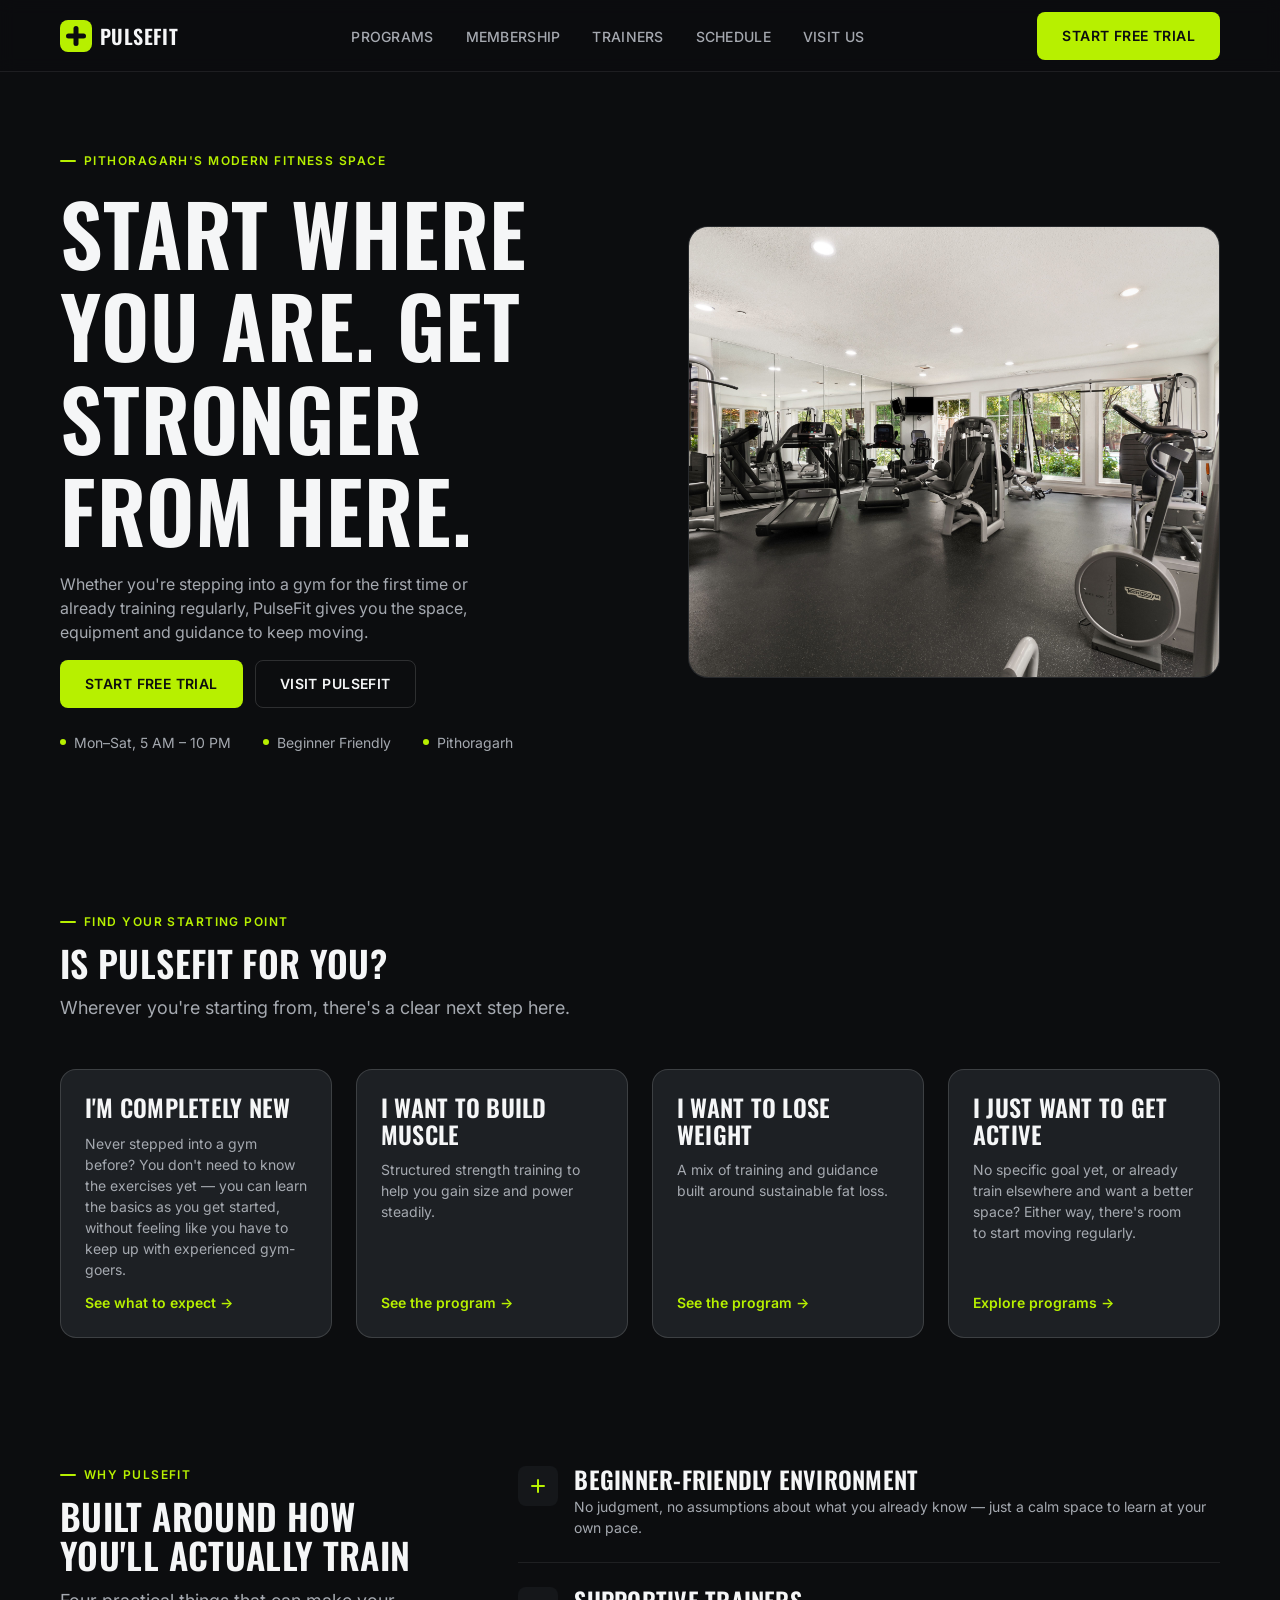
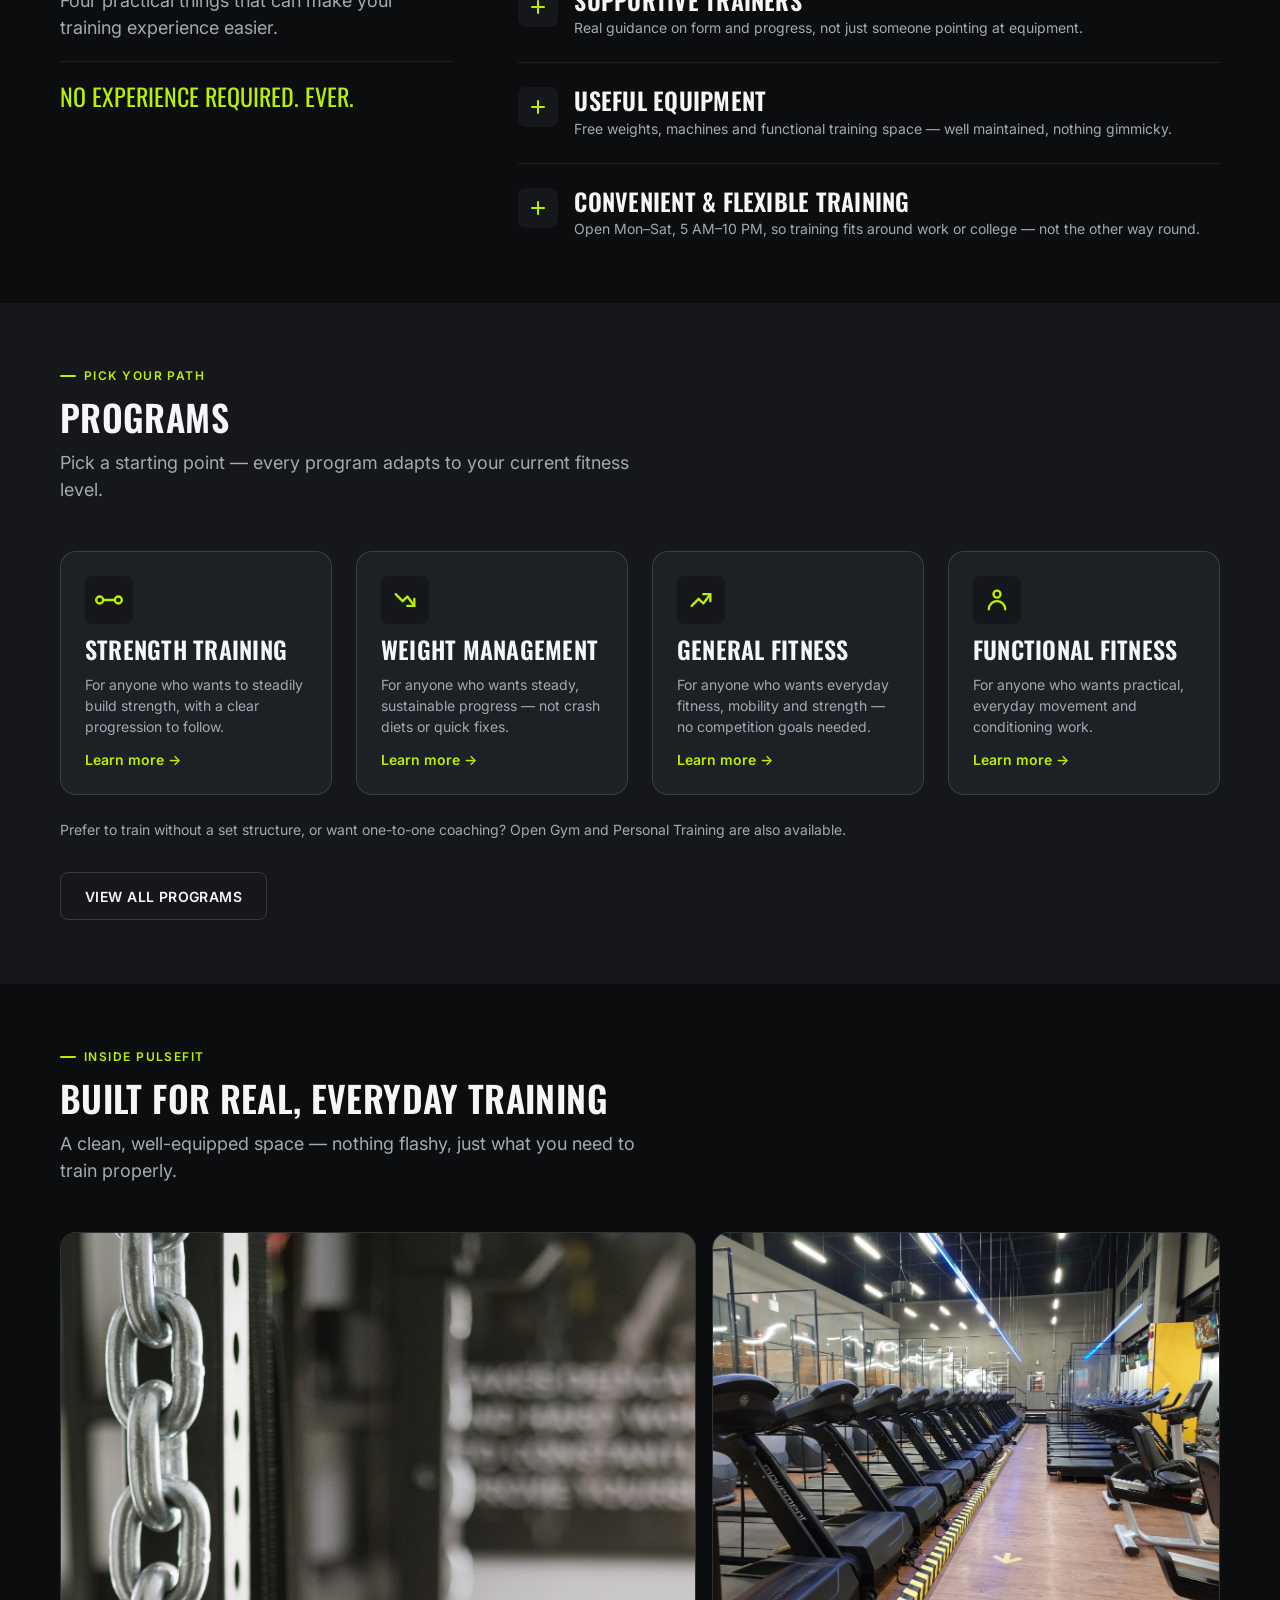
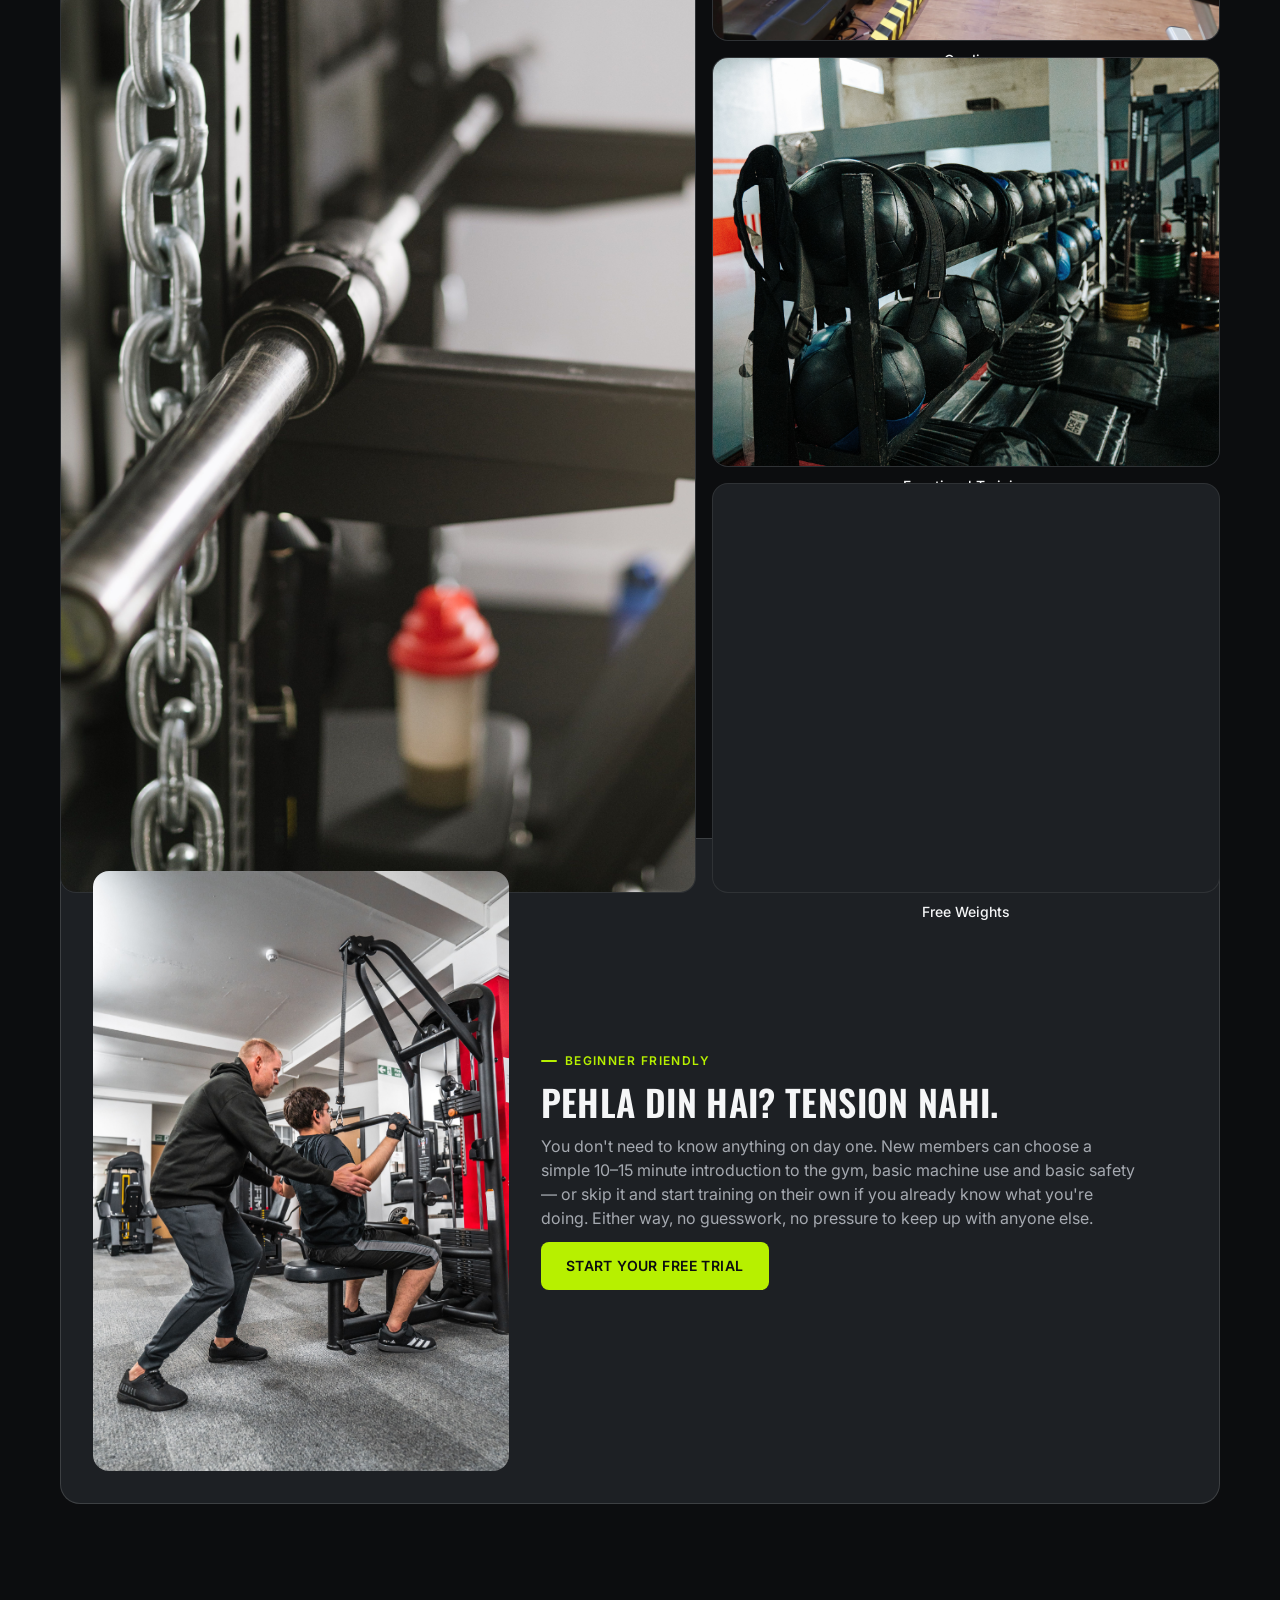
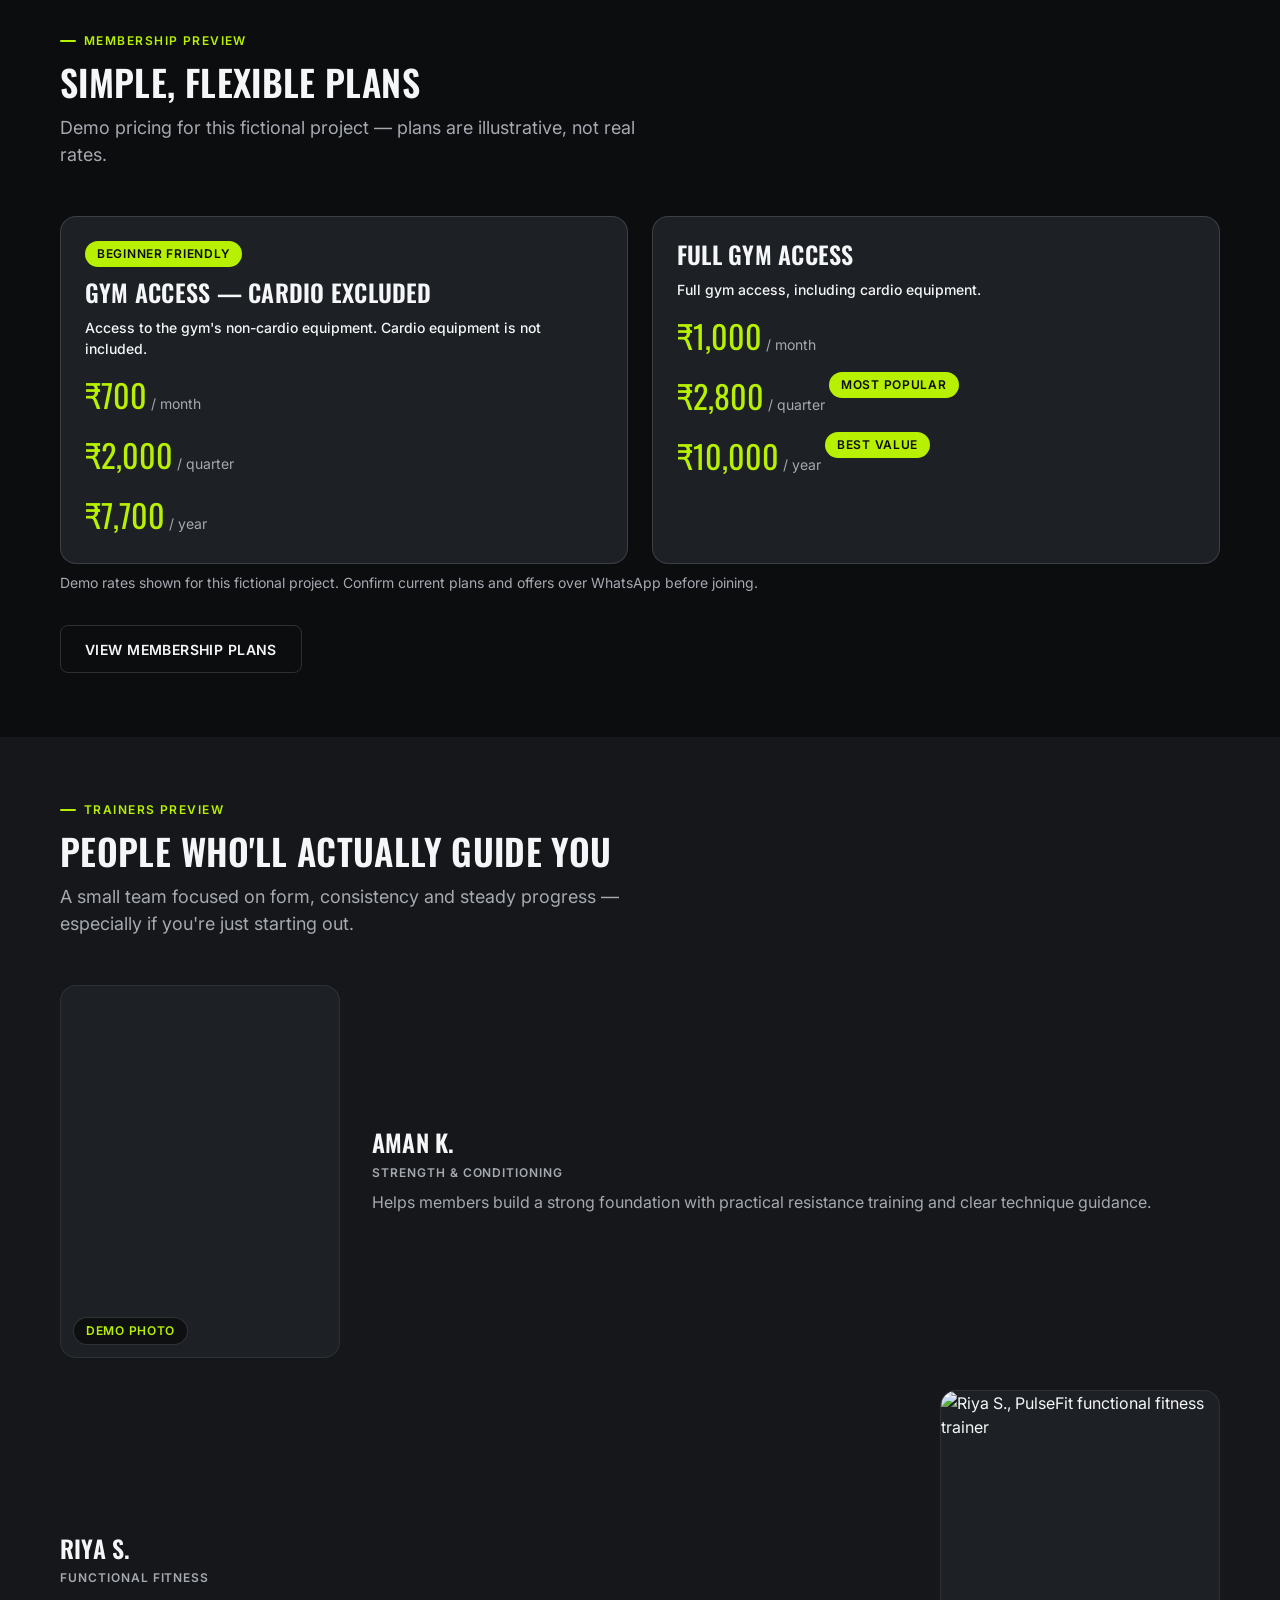
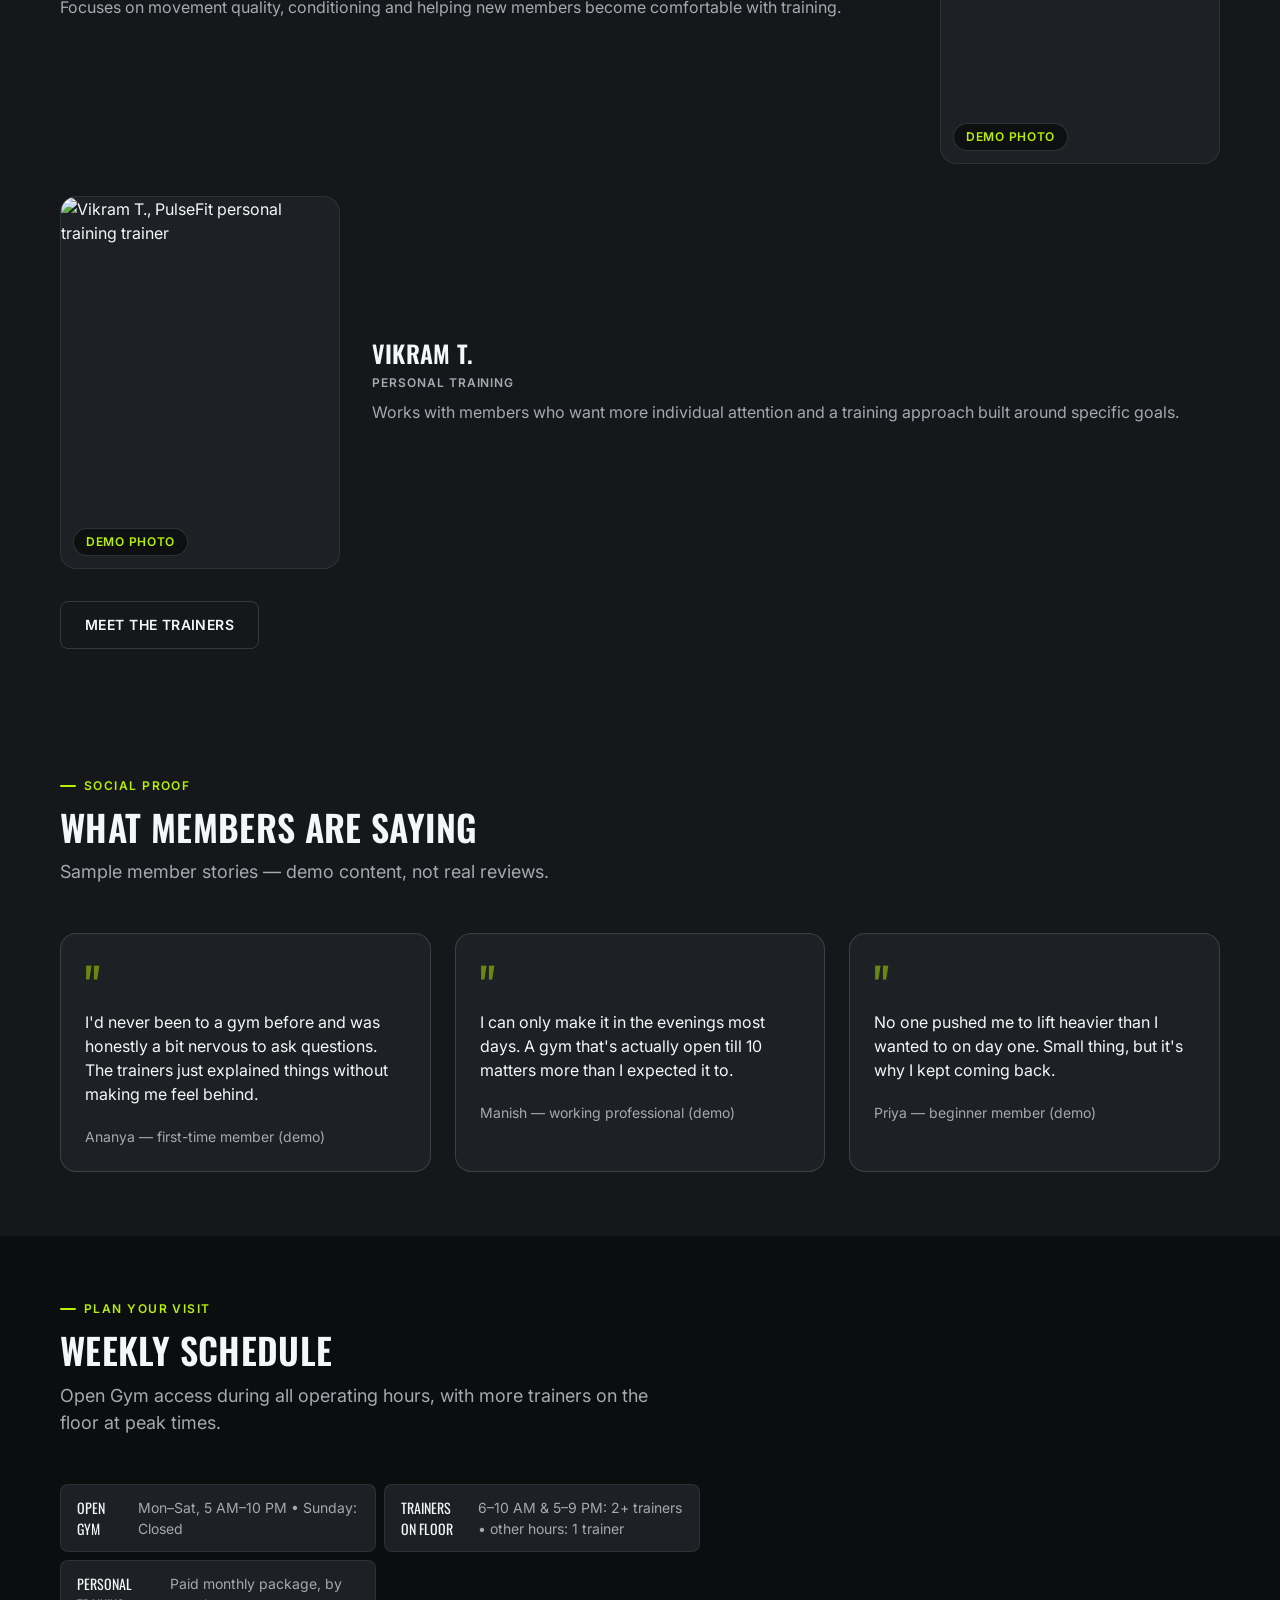
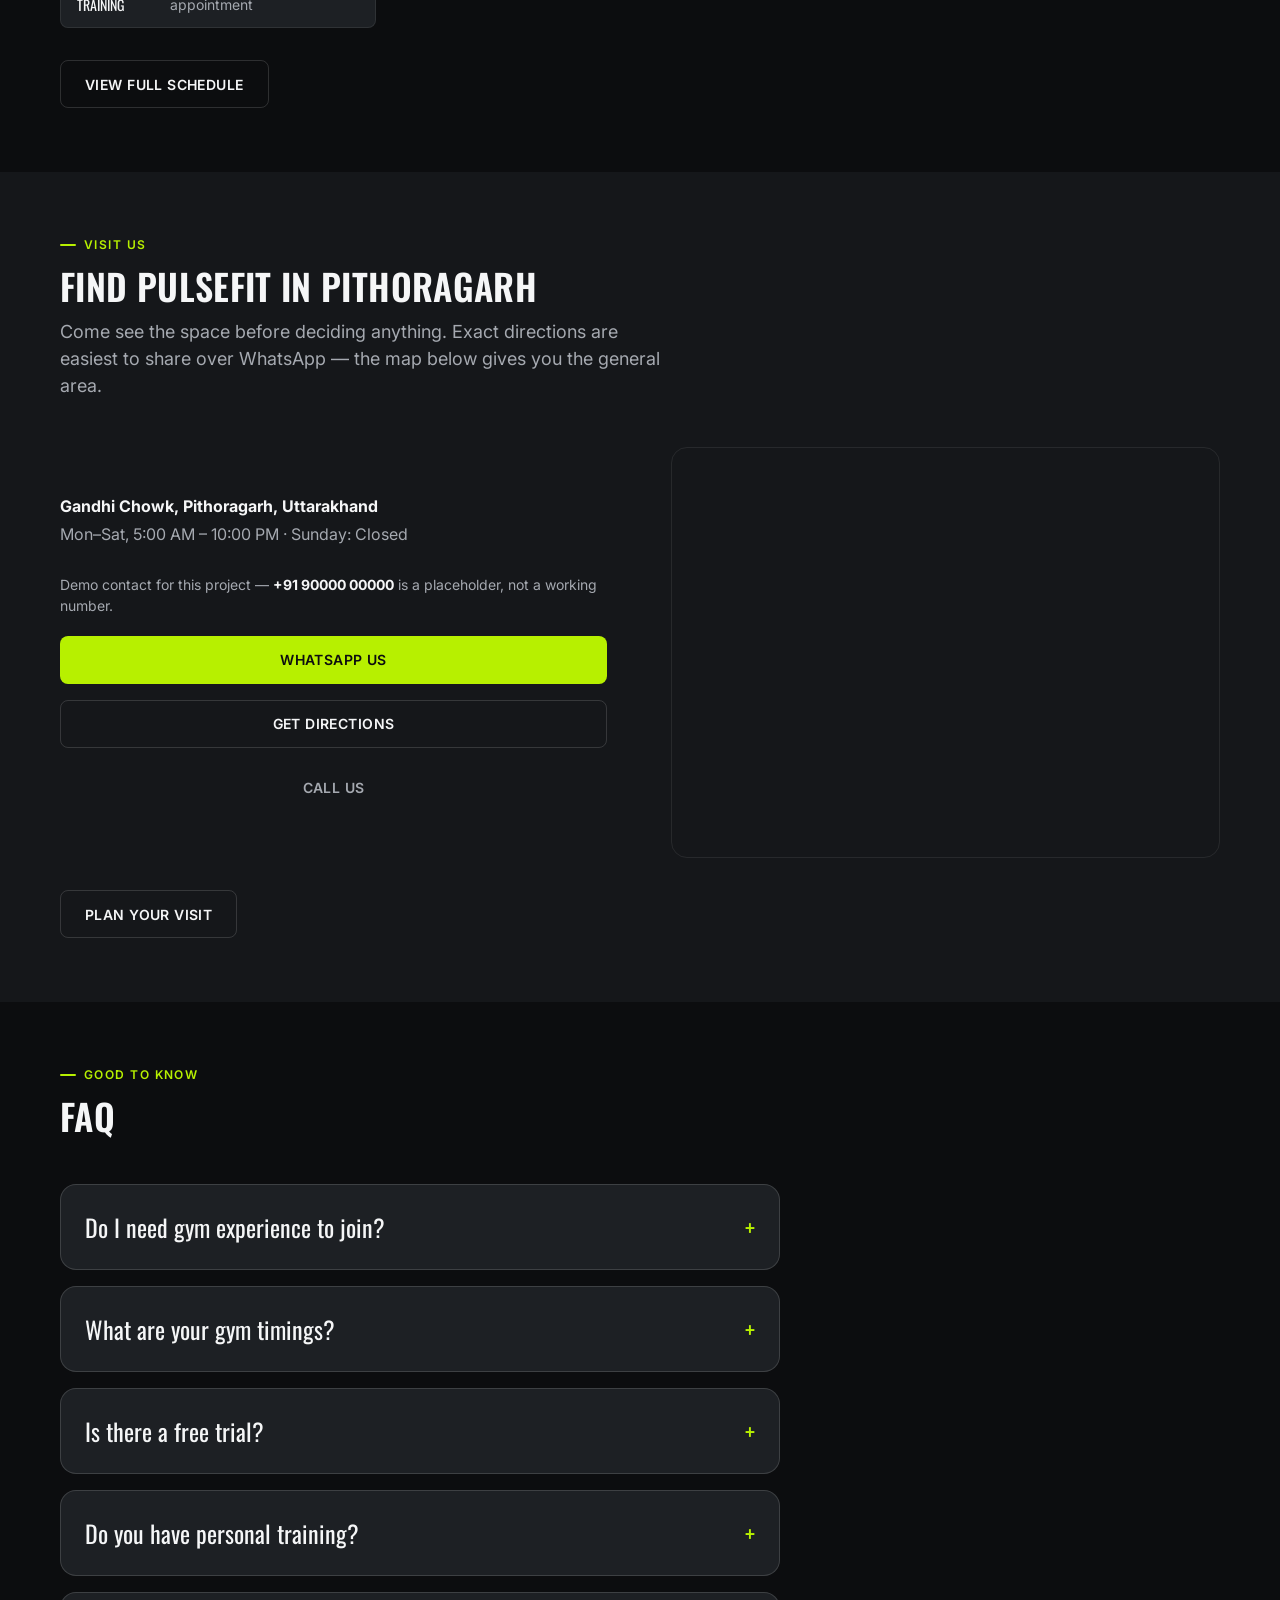
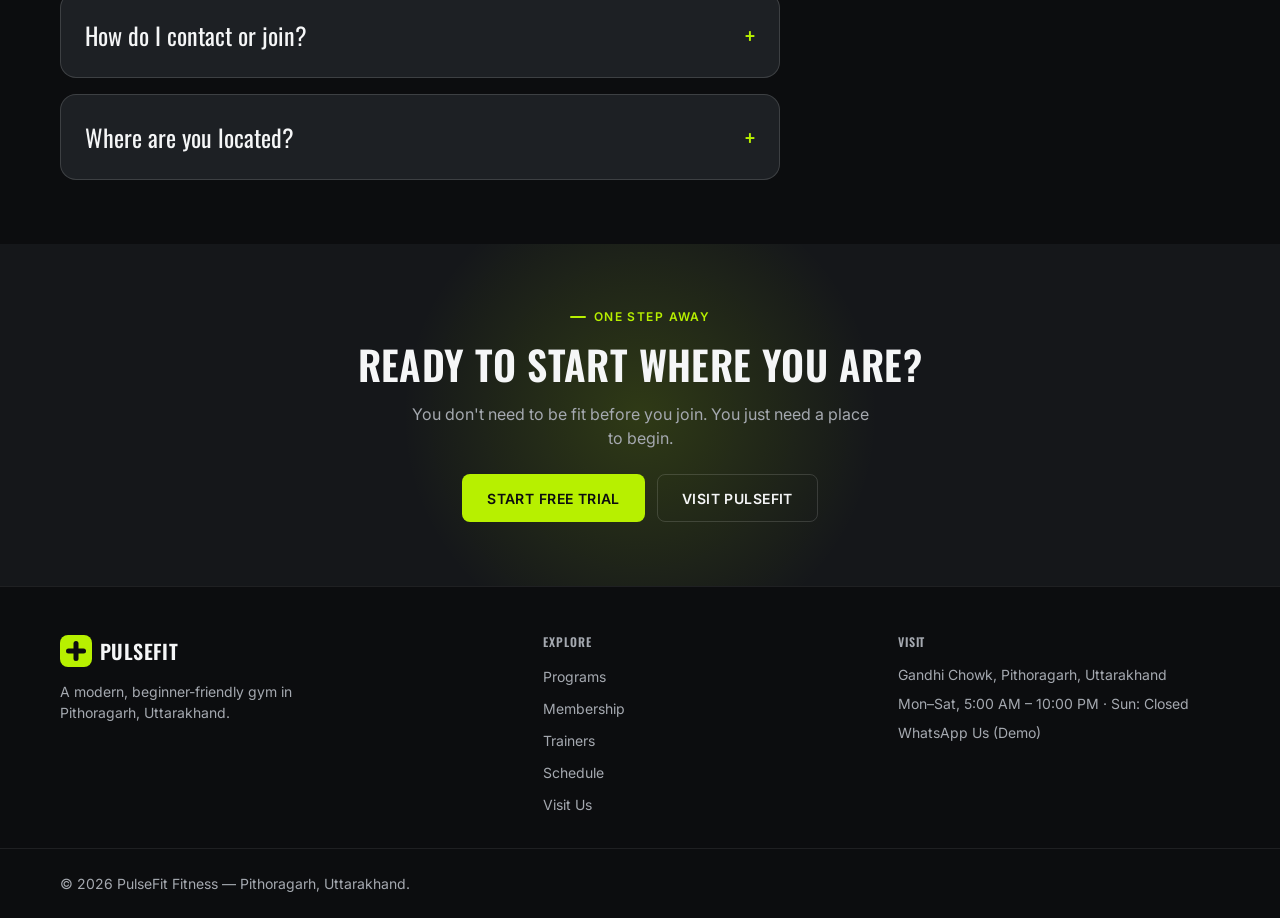
==== commit da34ed9f: "Add files via upload" ====
--- a/index.html
+++ b/index.html
@@ -352,8 +352,6 @@
           </figure>
         </div>
 
-        <p class="facility-note">Illustrated placeholders for now — real photos of the space will drop into these same image slots once available.</p>
-
         <div class="beginner-banner" id="beginner-friendly">
           <div class="beginner-banner-visual">
             <img
@@ -375,7 +373,63 @@
       </div>
     </section>
 
-    <!-- Step 4a: Trainers Preview -->
+    <!-- Step 4a: Membership Preview -->
+    <section class="section" id="membership">
+      <div class="container">
+        <div class="section-header">
+          <p class="eyebrow">Membership Preview</p>
+          <h2>Simple, Flexible Plans</h2>
+          <p class="section-lead">Demo pricing for this fictional project — plans are illustrative, not real rates.</p>
+        </div>
+
+        <div class="card-grid">
+          <div class="card membership-card">
+            <span class="tag-pill">Beginner Friendly</span>
+            <h3>Gym Access — Cardio Excluded</h3>
+            <p class="membership-fit">Access to the gym's non-cardio equipment. Cardio equipment is not included.</p>
+            <div class="price-row">
+              <span class="price">₹700</span>
+              <span class="price-period">/ month</span>
+            </div>
+            <div class="price-row">
+              <span class="price">₹2,000</span>
+              <span class="price-period">/ quarter</span>
+            </div>
+            <div class="price-row">
+              <span class="price">₹7,700</span>
+              <span class="price-period">/ year</span>
+            </div>
+          </div>
+
+          <div class="card membership-card">
+            <h3>Full Gym Access</h3>
+            <p class="membership-fit">Full gym access, including cardio equipment.</p>
+            <div class="price-row">
+              <span class="price">₹1,000</span>
+              <span class="price-period">/ month</span>
+            </div>
+            <div class="price-row">
+              <span class="price">₹2,800</span>
+              <span class="price-period">/ quarter</span>
+              <span class="tag-pill">Most Popular</span>
+            </div>
+            <div class="price-row">
+              <span class="price">₹10,000</span>
+              <span class="price-period">/ year</span>
+              <span class="tag-pill">Best Value</span>
+            </div>
+          </div>
+        </div>
+
+        <p class="membership-note">Demo rates shown for this fictional project. Confirm current plans and offers over WhatsApp before joining.</p>
+
+        <div class="section-footer-action">
+          <a class="btn btn--secondary" href="membership.html">View Membership Plans</a>
+        </div>
+      </div>
+    </section>
+
+    <!-- Step 4b: Trainers Preview -->
     <section class="section bg-surface" id="trainers">
       <div class="container">
         <div class="section-header">
@@ -449,61 +503,6 @@
       </div>
     </section>
 
-    <!-- Step 4b: Membership Preview -->
-    <section class="section" id="membership">
-      <div class="container">
-        <div class="section-header">
-          <p class="eyebrow">Membership Preview</p>
-          <h2>Simple, Flexible Plans</h2>
-          <p class="section-lead">Demo pricing for this fictional project — plans are illustrative, not real rates.</p>
-        </div>
-
-        <div class="card-grid">
-          <div class="card membership-card">
-            <span class="tag-pill">Beginner Friendly</span>
-            <h3>Gym Access — Cardio Excluded</h3>
-            <p class="membership-fit">Access to the gym's non-cardio equipment. Cardio equipment is not included.</p>
-            <div class="price-row">
-              <span class="price">₹700</span>
-              <span class="price-period">/ month</span>
-            </div>
-            <div class="price-row">
-              <span class="price">₹2,000</span>
-              <span class="price-period">/ quarter</span>
-            </div>
-            <div class="price-row">
-              <span class="price">₹7,700</span>
-              <span class="price-period">/ year</span>
-            </div>
-          </div>
-
-          <div class="card membership-card">
-            <h3>Full Gym Access</h3>
-            <p class="membership-fit">Full gym access, including cardio equipment.</p>
-            <div class="price-row">
-              <span class="price">₹1,000</span>
-              <span class="price-period">/ month</span>
-            </div>
-            <div class="price-row">
-              <span class="price">₹2,800</span>
-              <span class="price-period">/ quarter</span>
-              <span class="tag-pill">Most Popular</span>
-            </div>
-            <div class="price-row">
-              <span class="price">₹10,000</span>
-              <span class="price-period">/ year</span>
-              <span class="tag-pill">Best Value</span>
-            </div>
-          </div>
-        </div>
-
-        <p class="membership-note">Demo rates shown for this fictional project. Confirm current plans and offers over WhatsApp before joining.</p>
-
-        <div class="section-footer-action">
-          <a class="btn btn--secondary" href="membership.html">View Membership Plans</a>
-        </div>
-      </div>
-    </section>
 
     <!-- Step 5a: Social Proof — clearly labeled as demo content -->
     <section class="section bg-surface" id="testimonials">
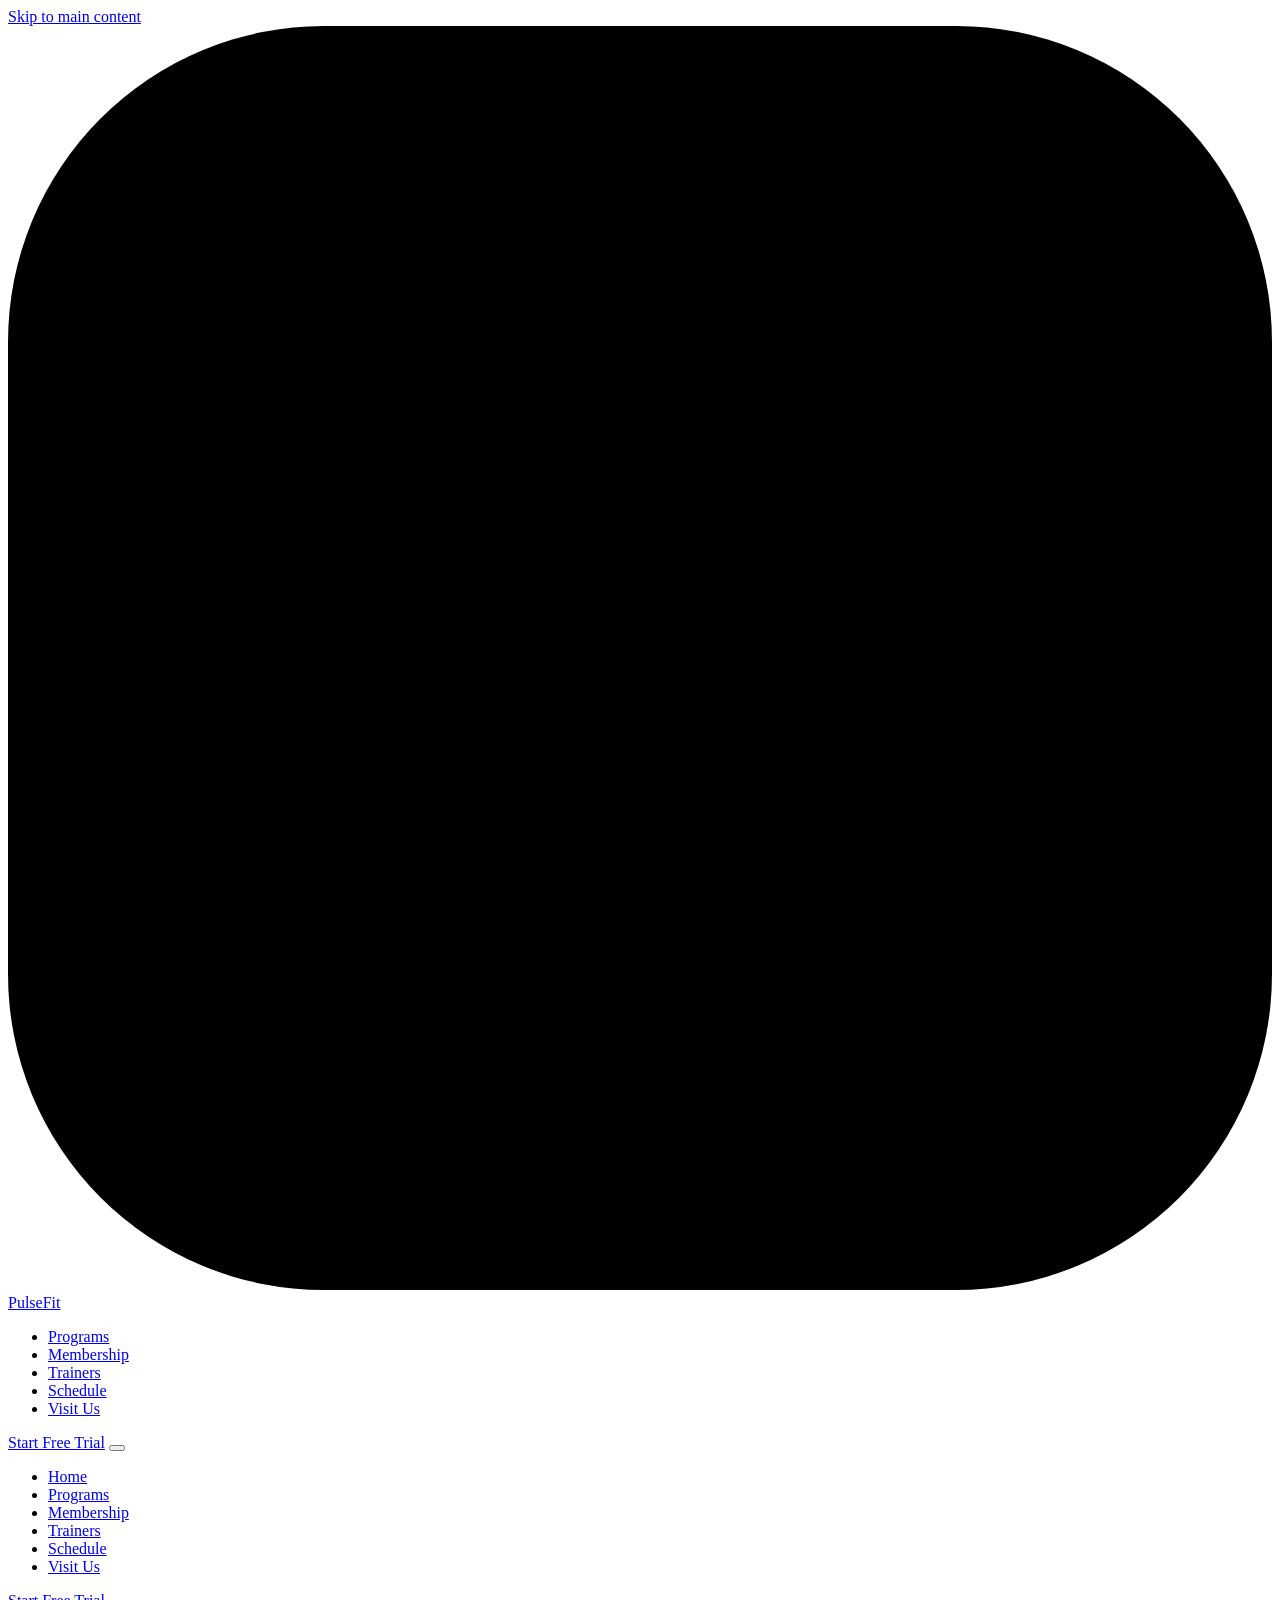
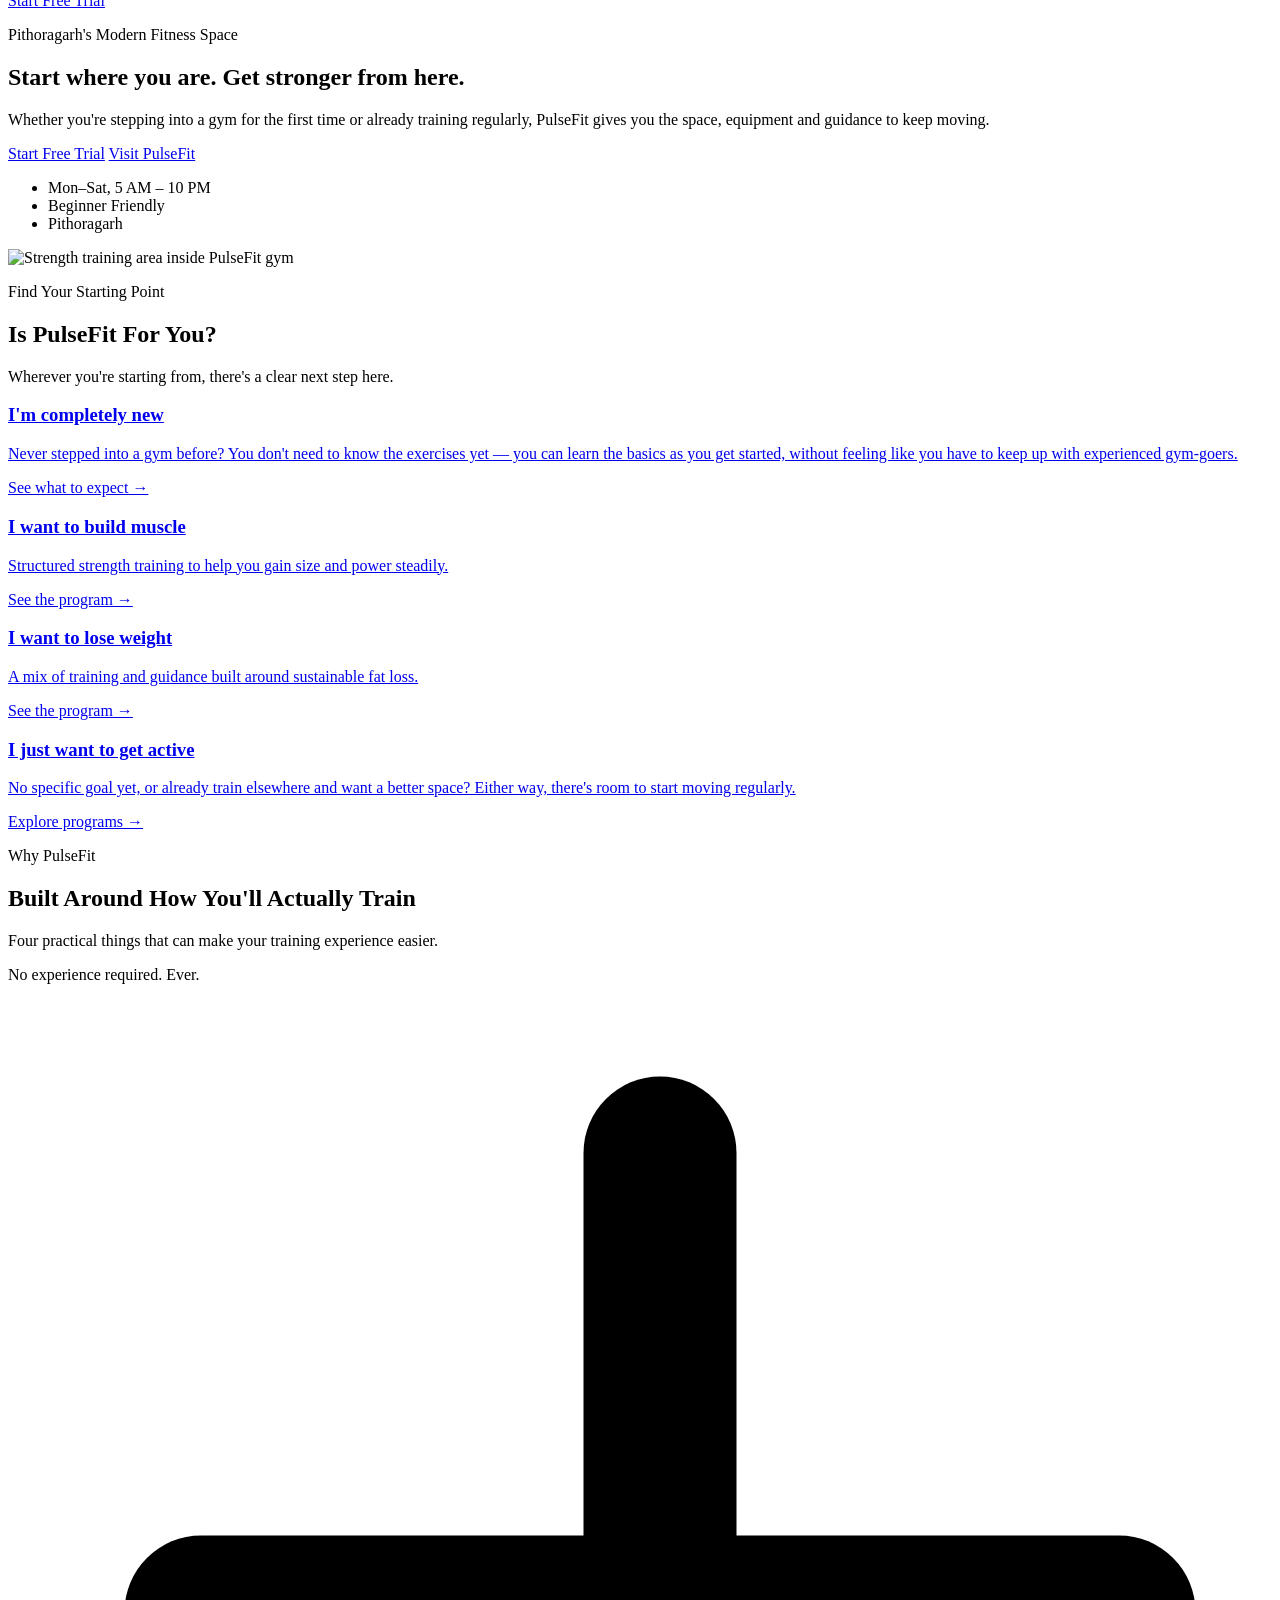
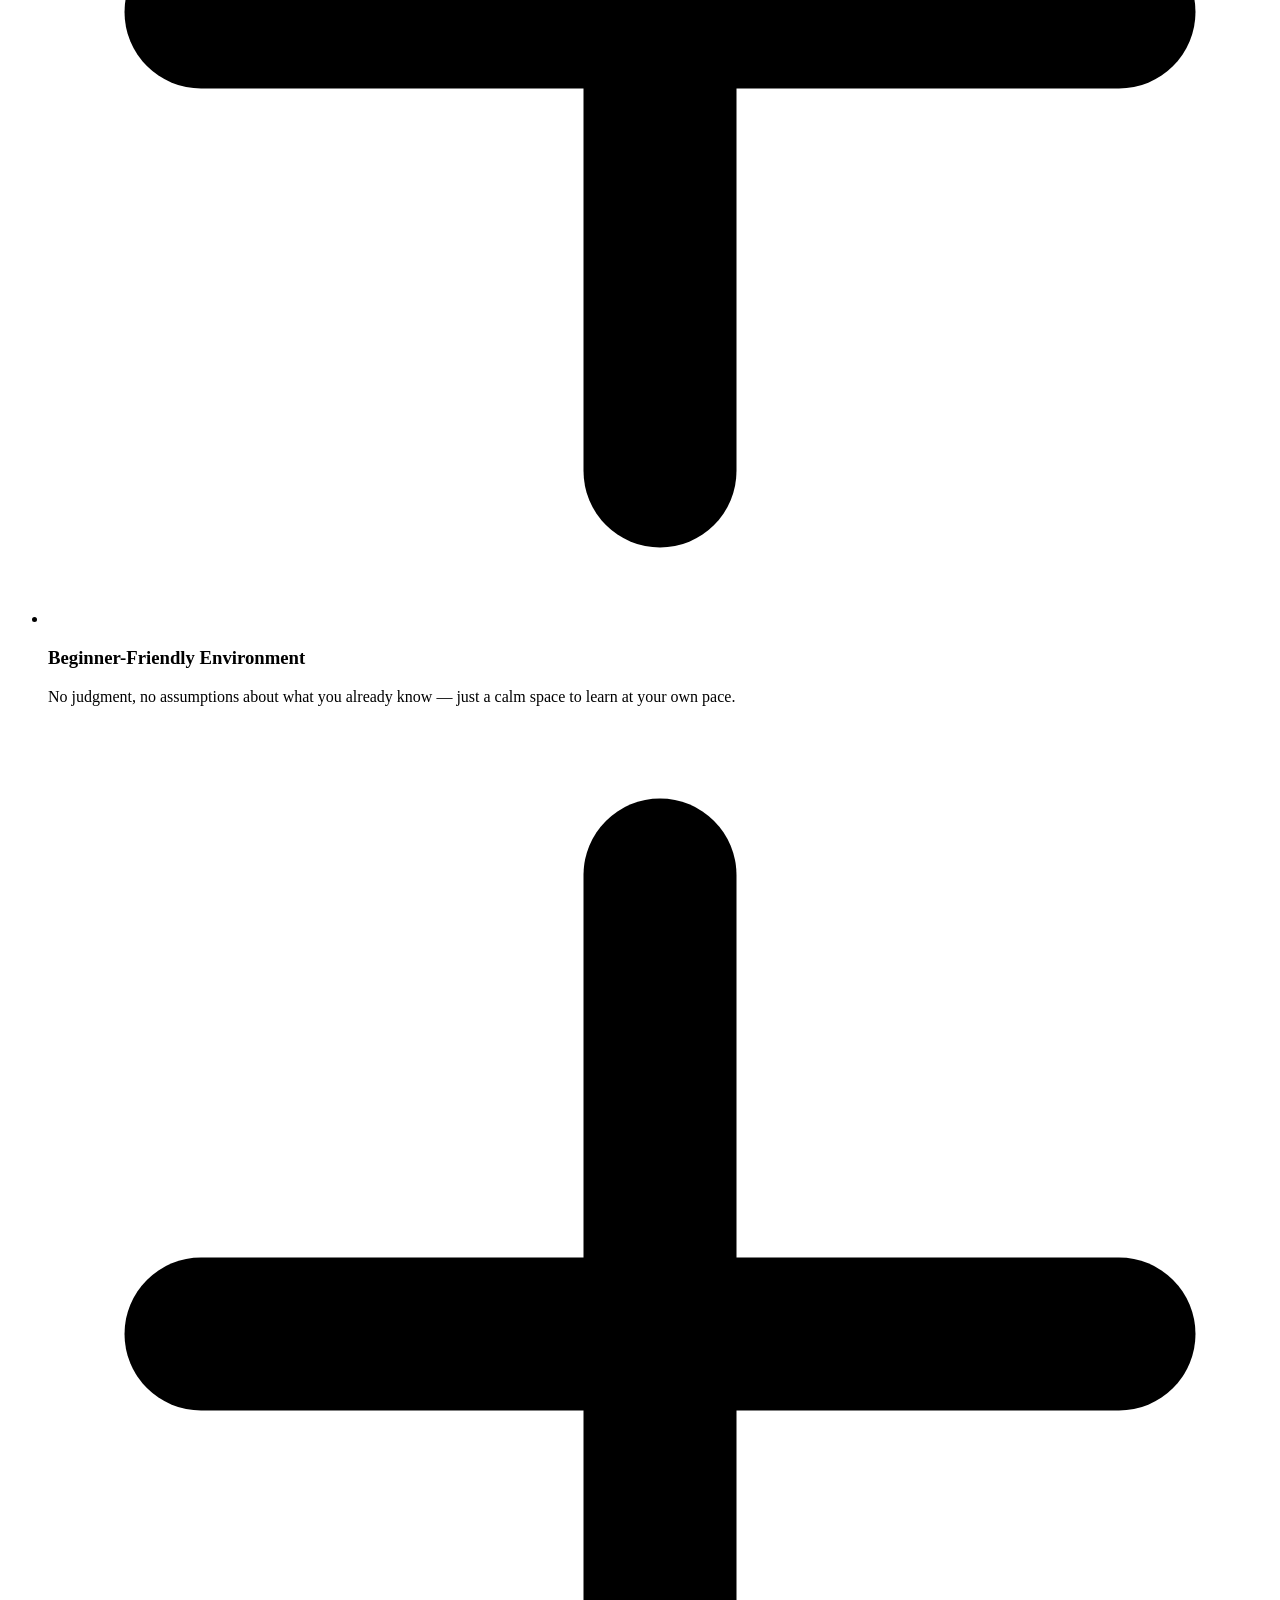
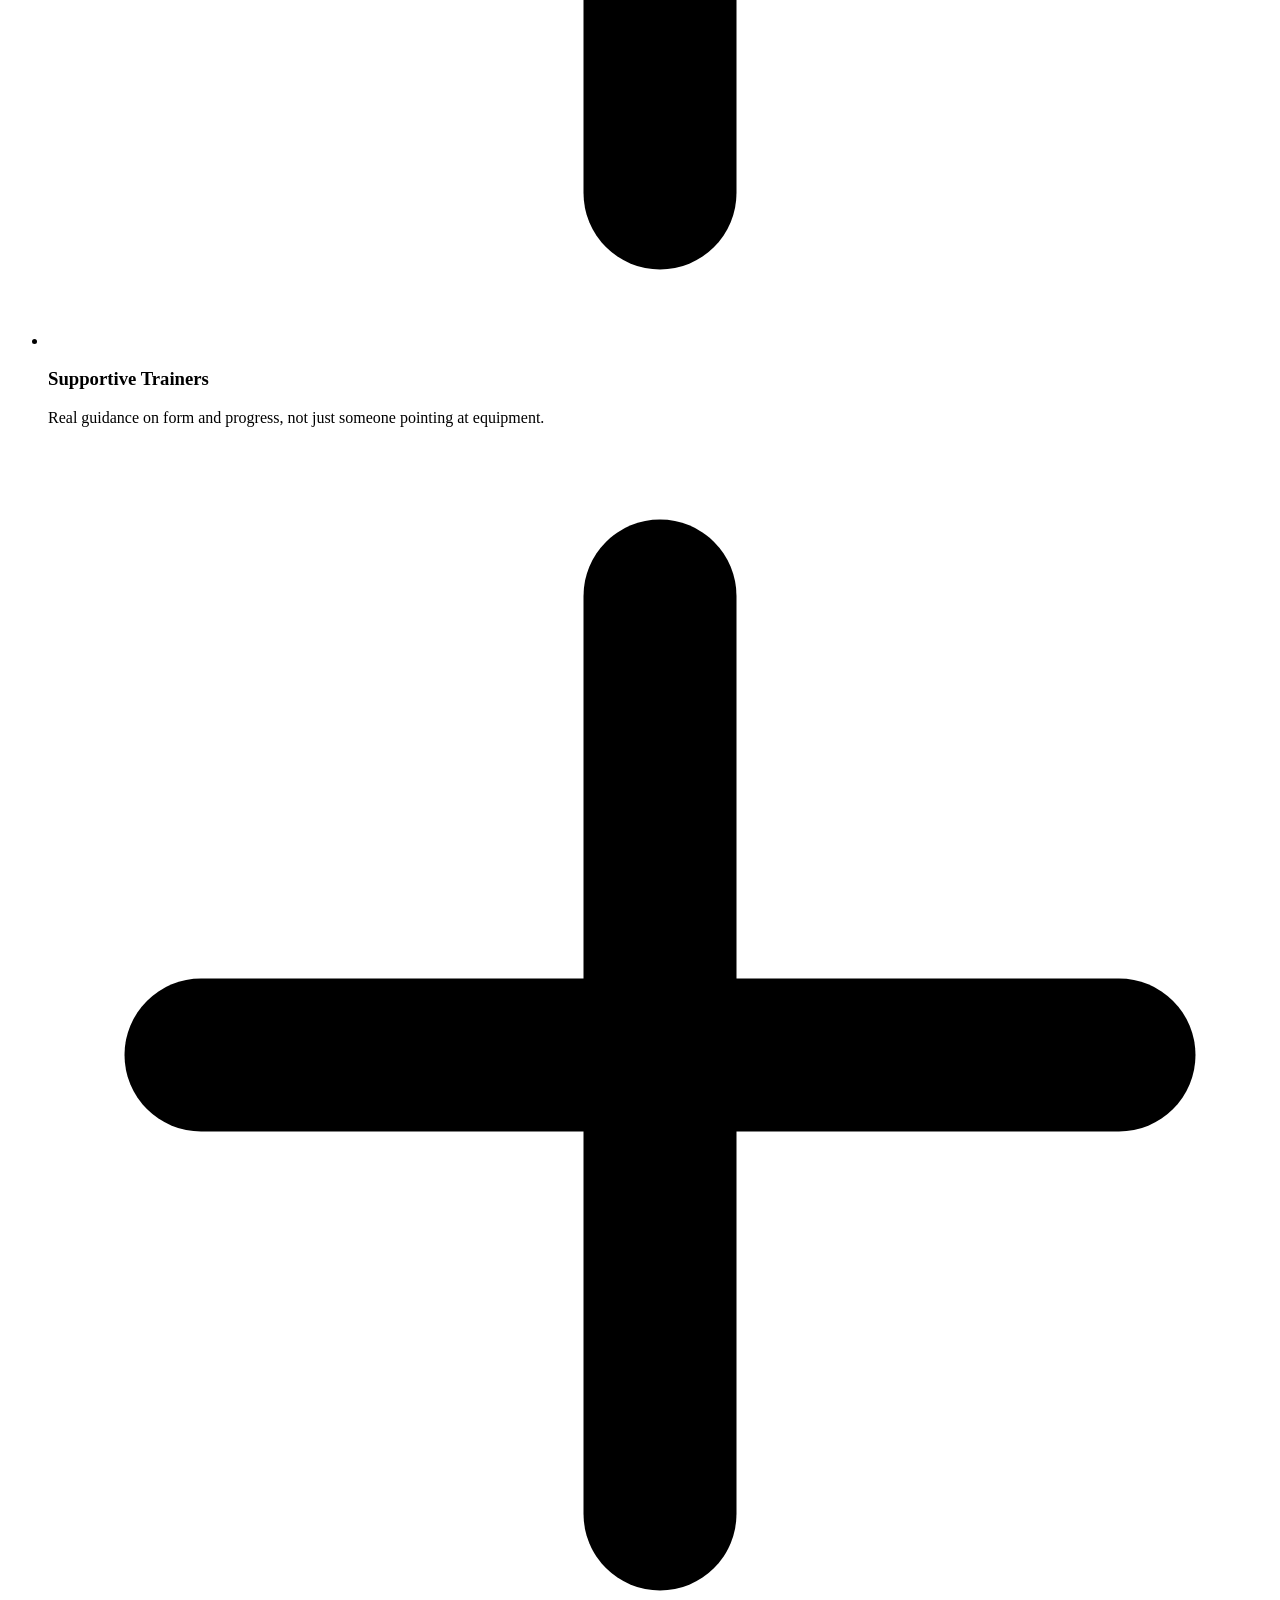
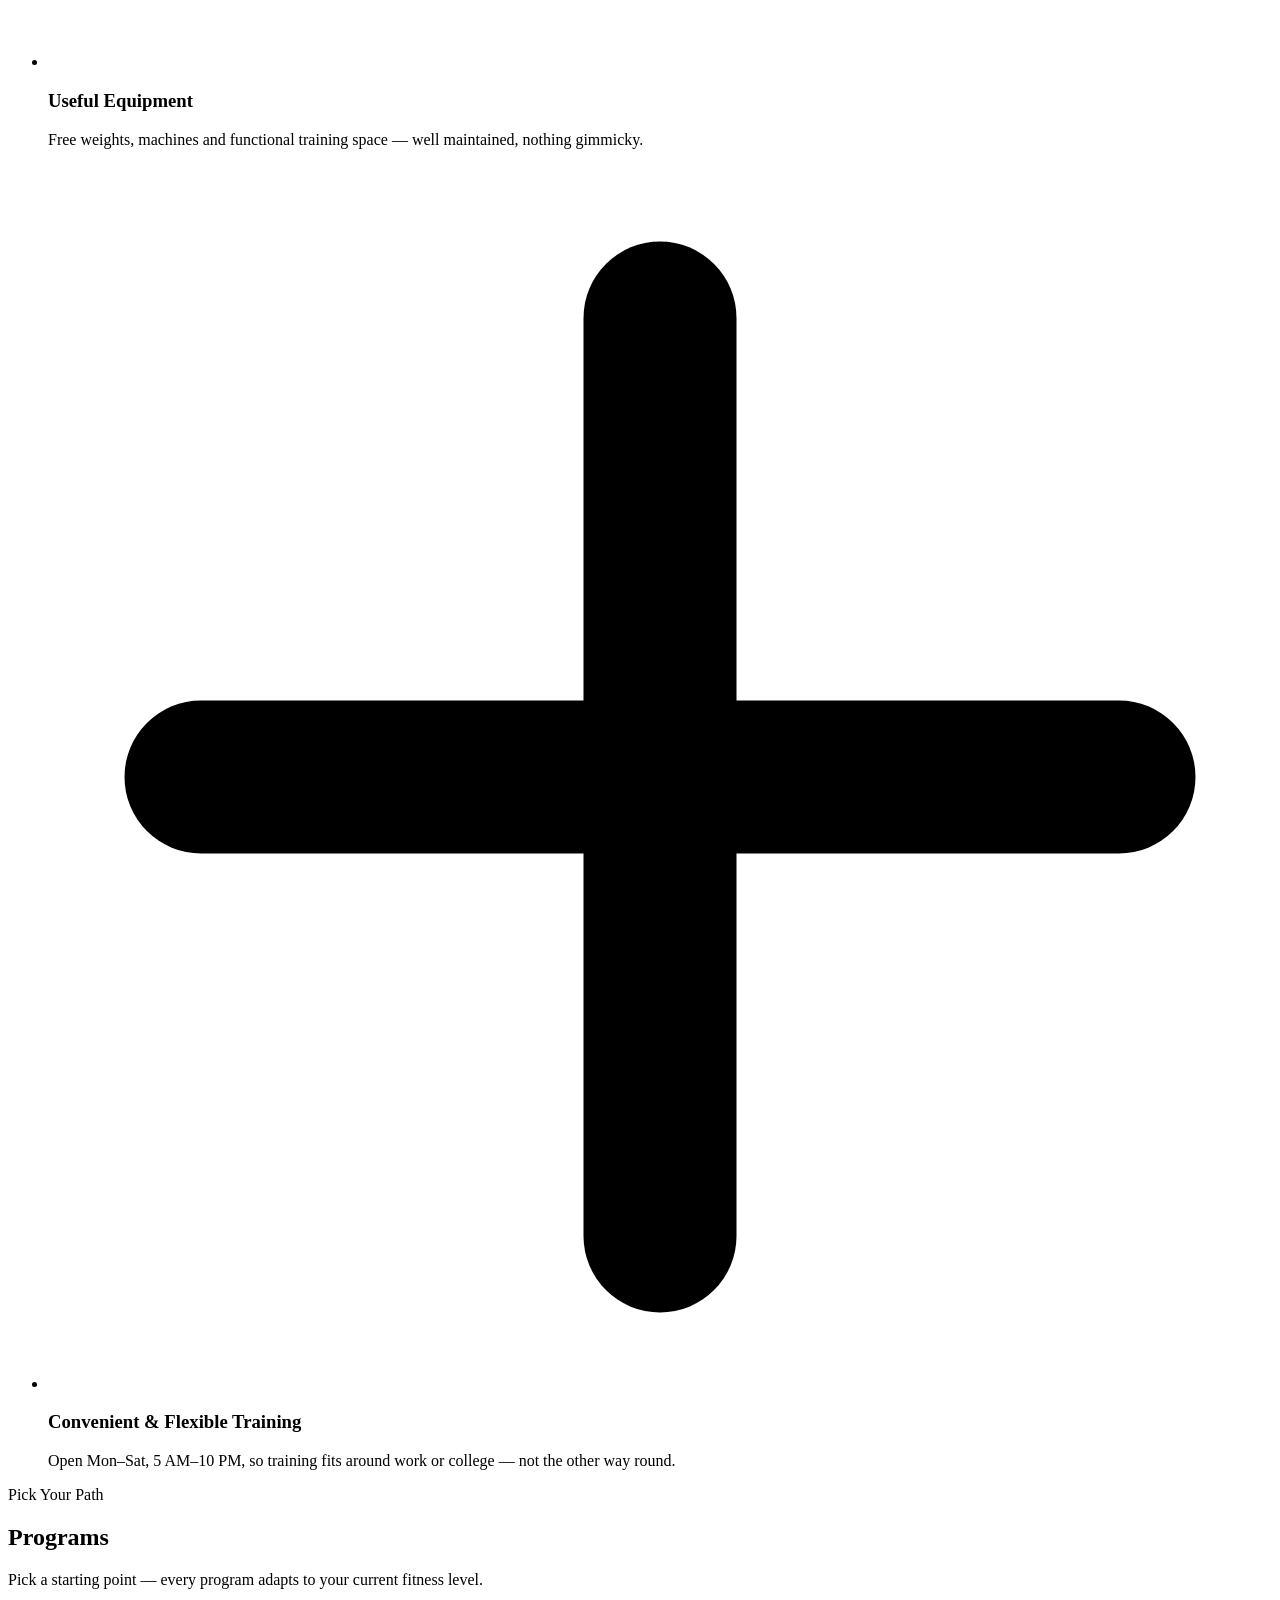
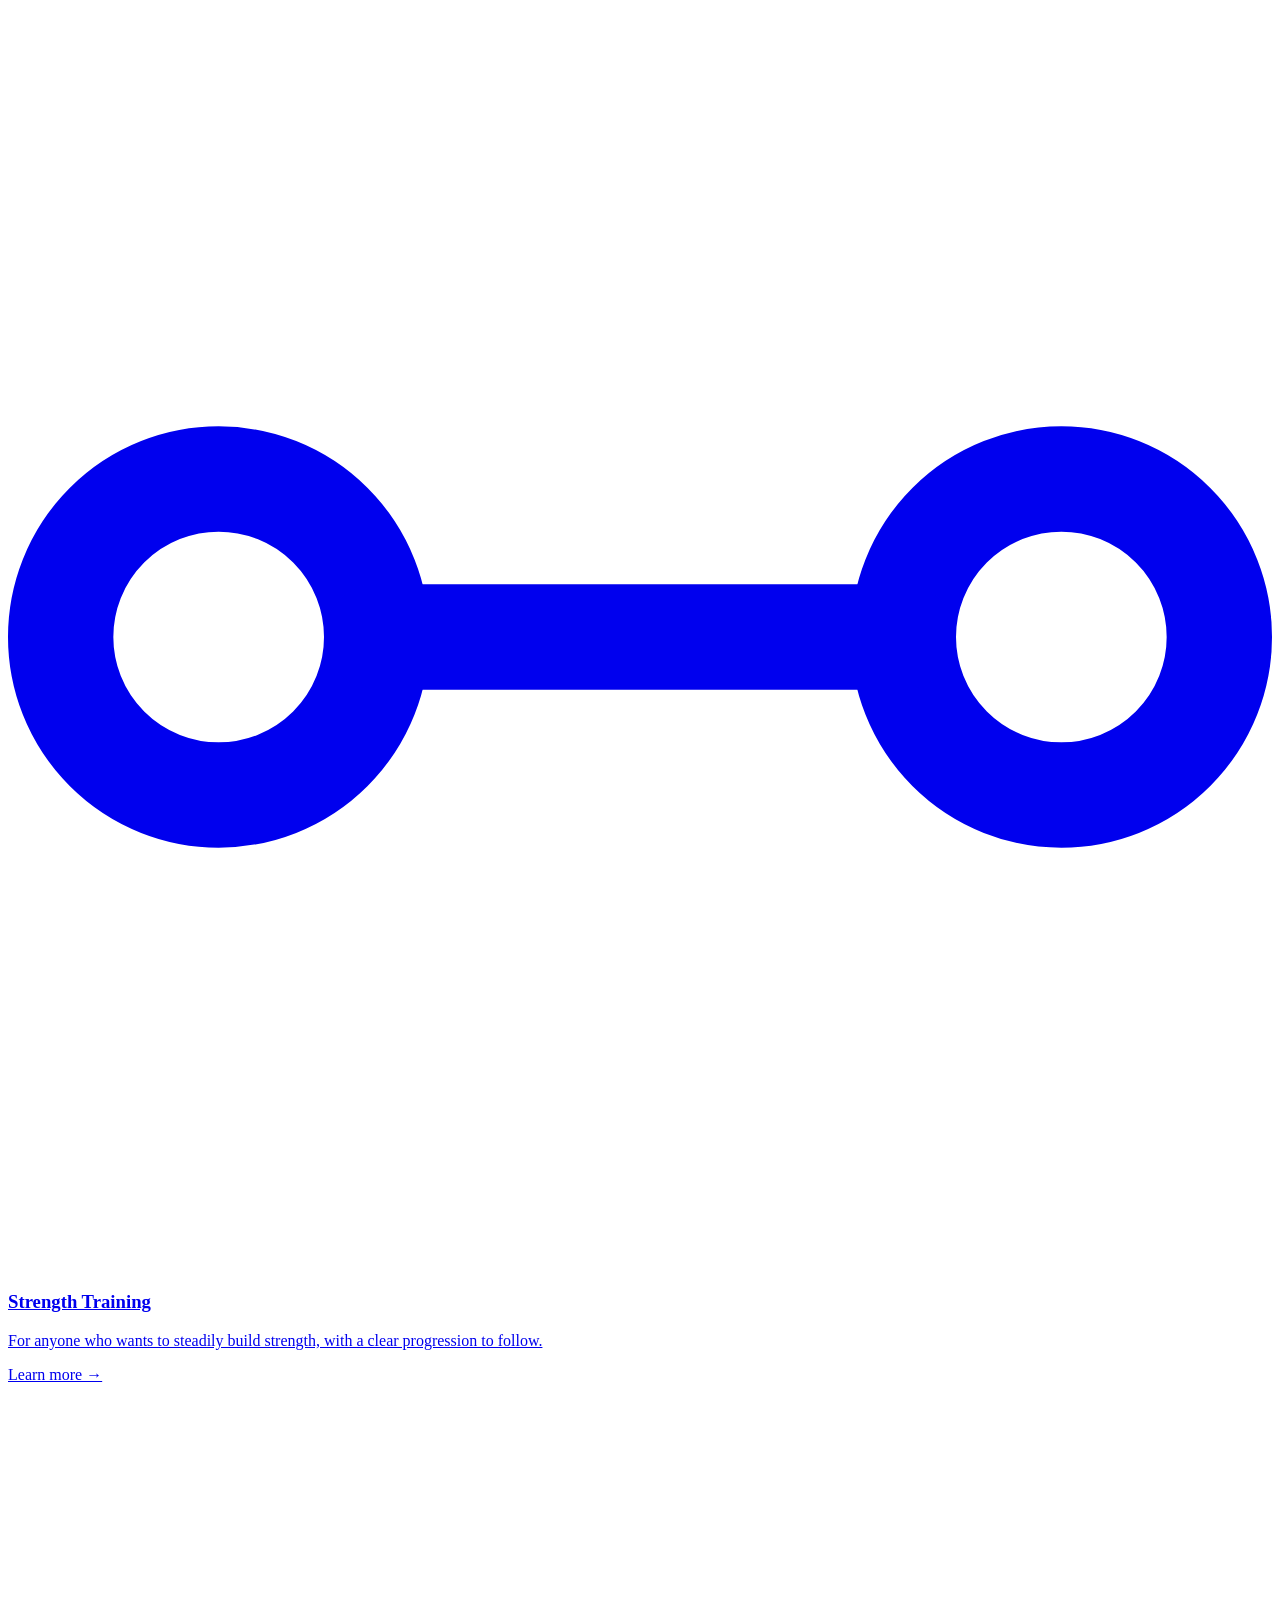
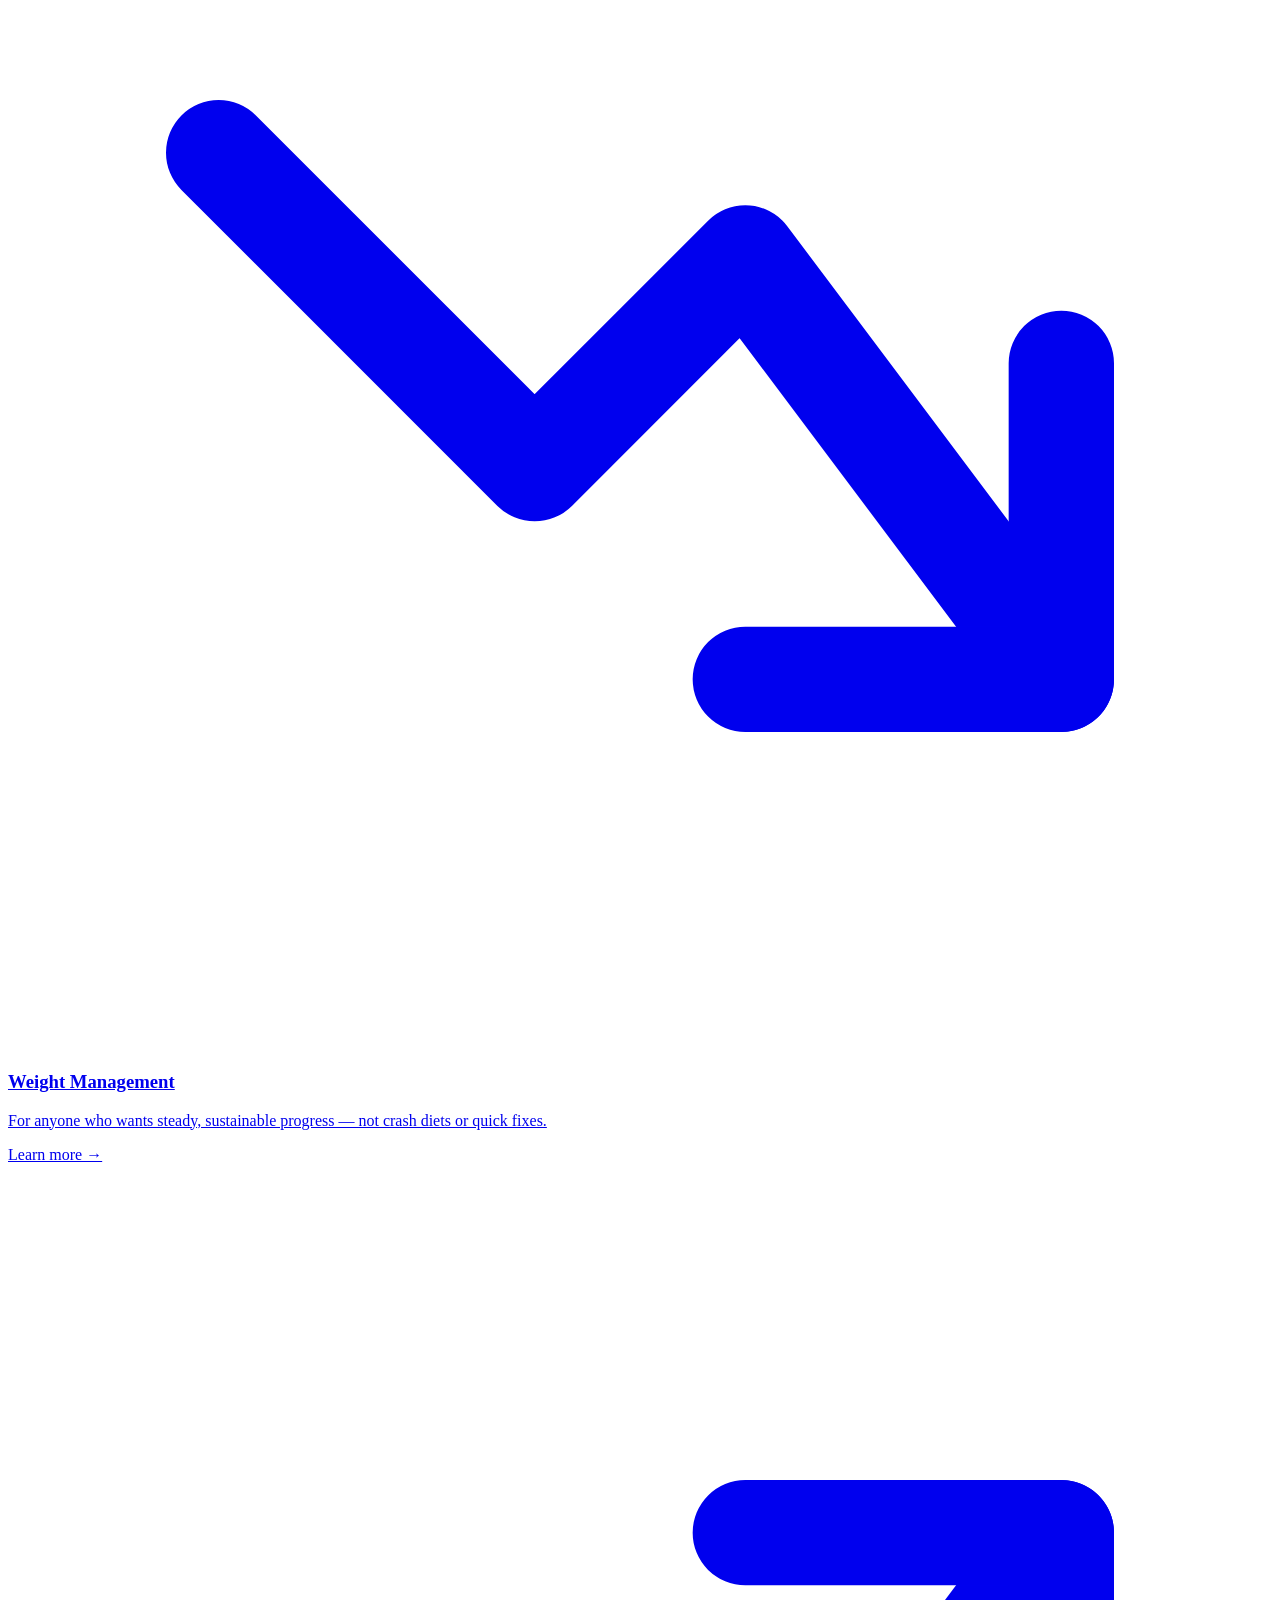
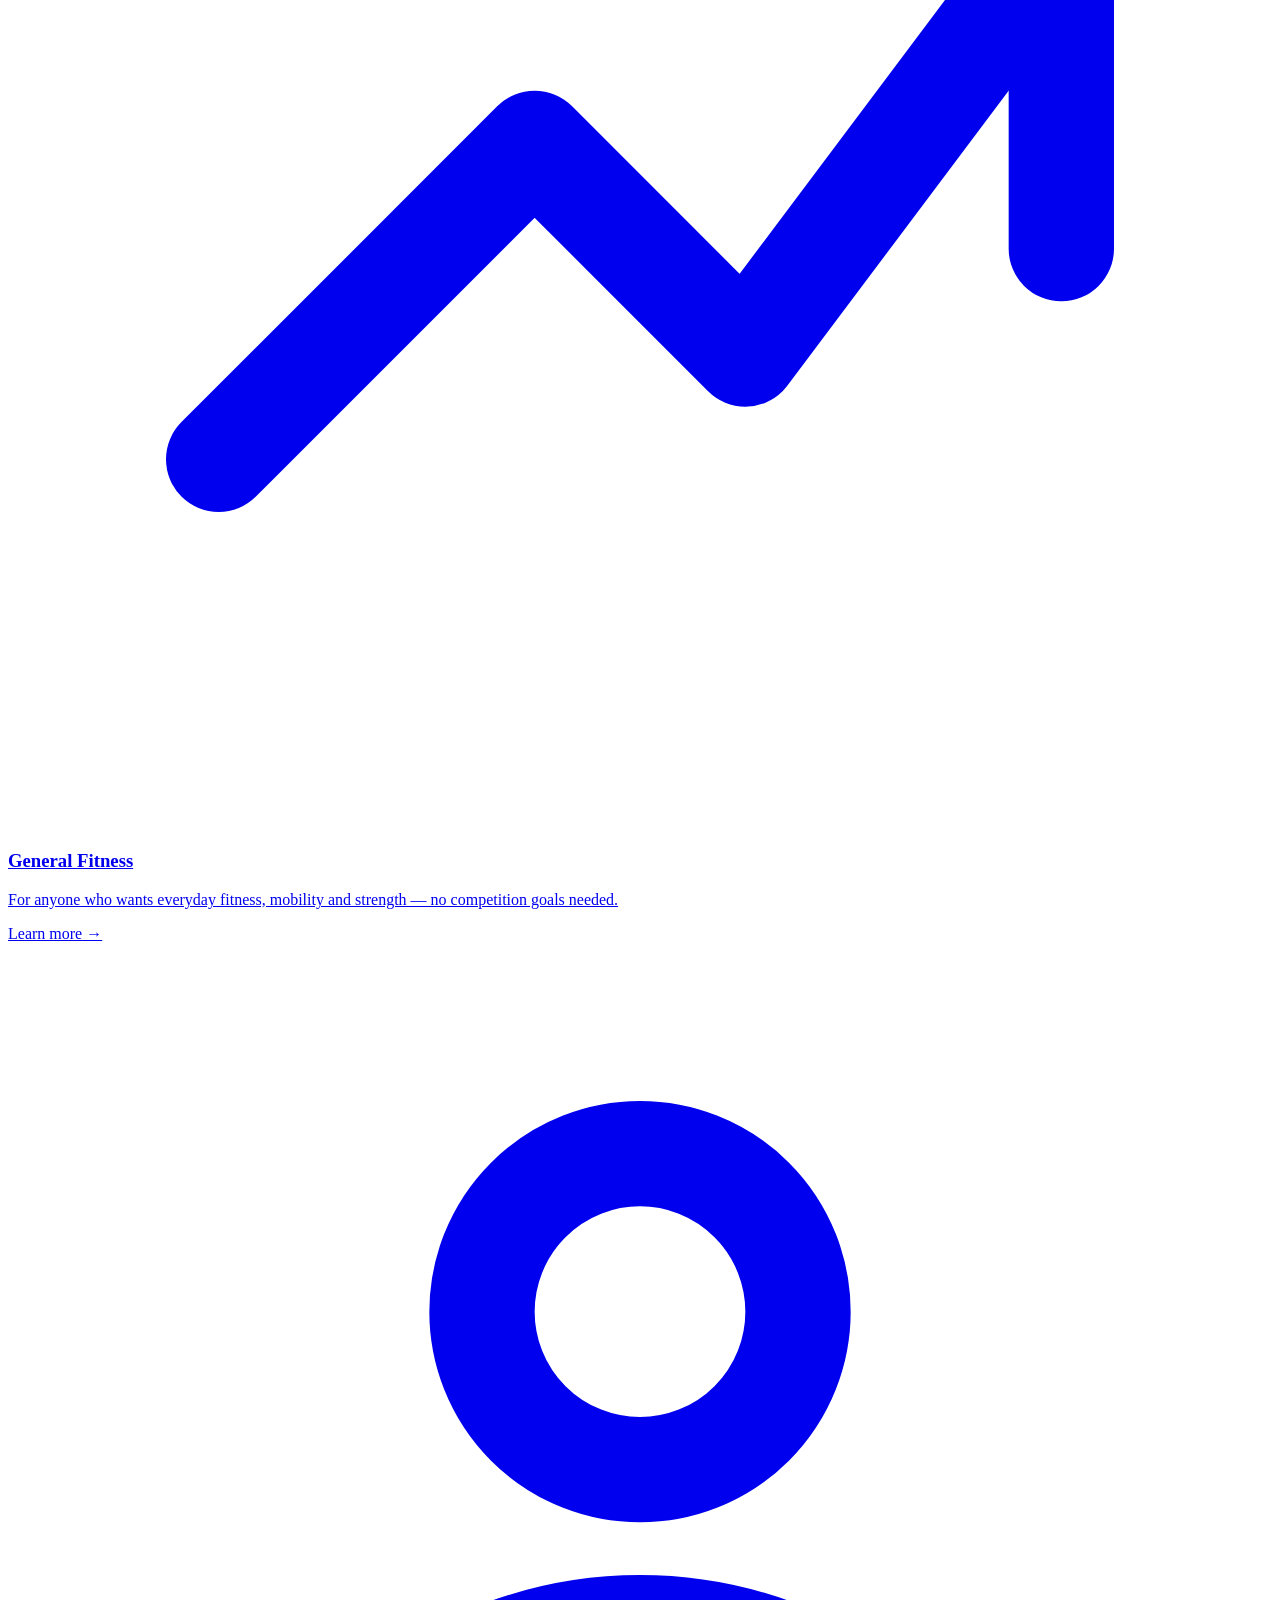
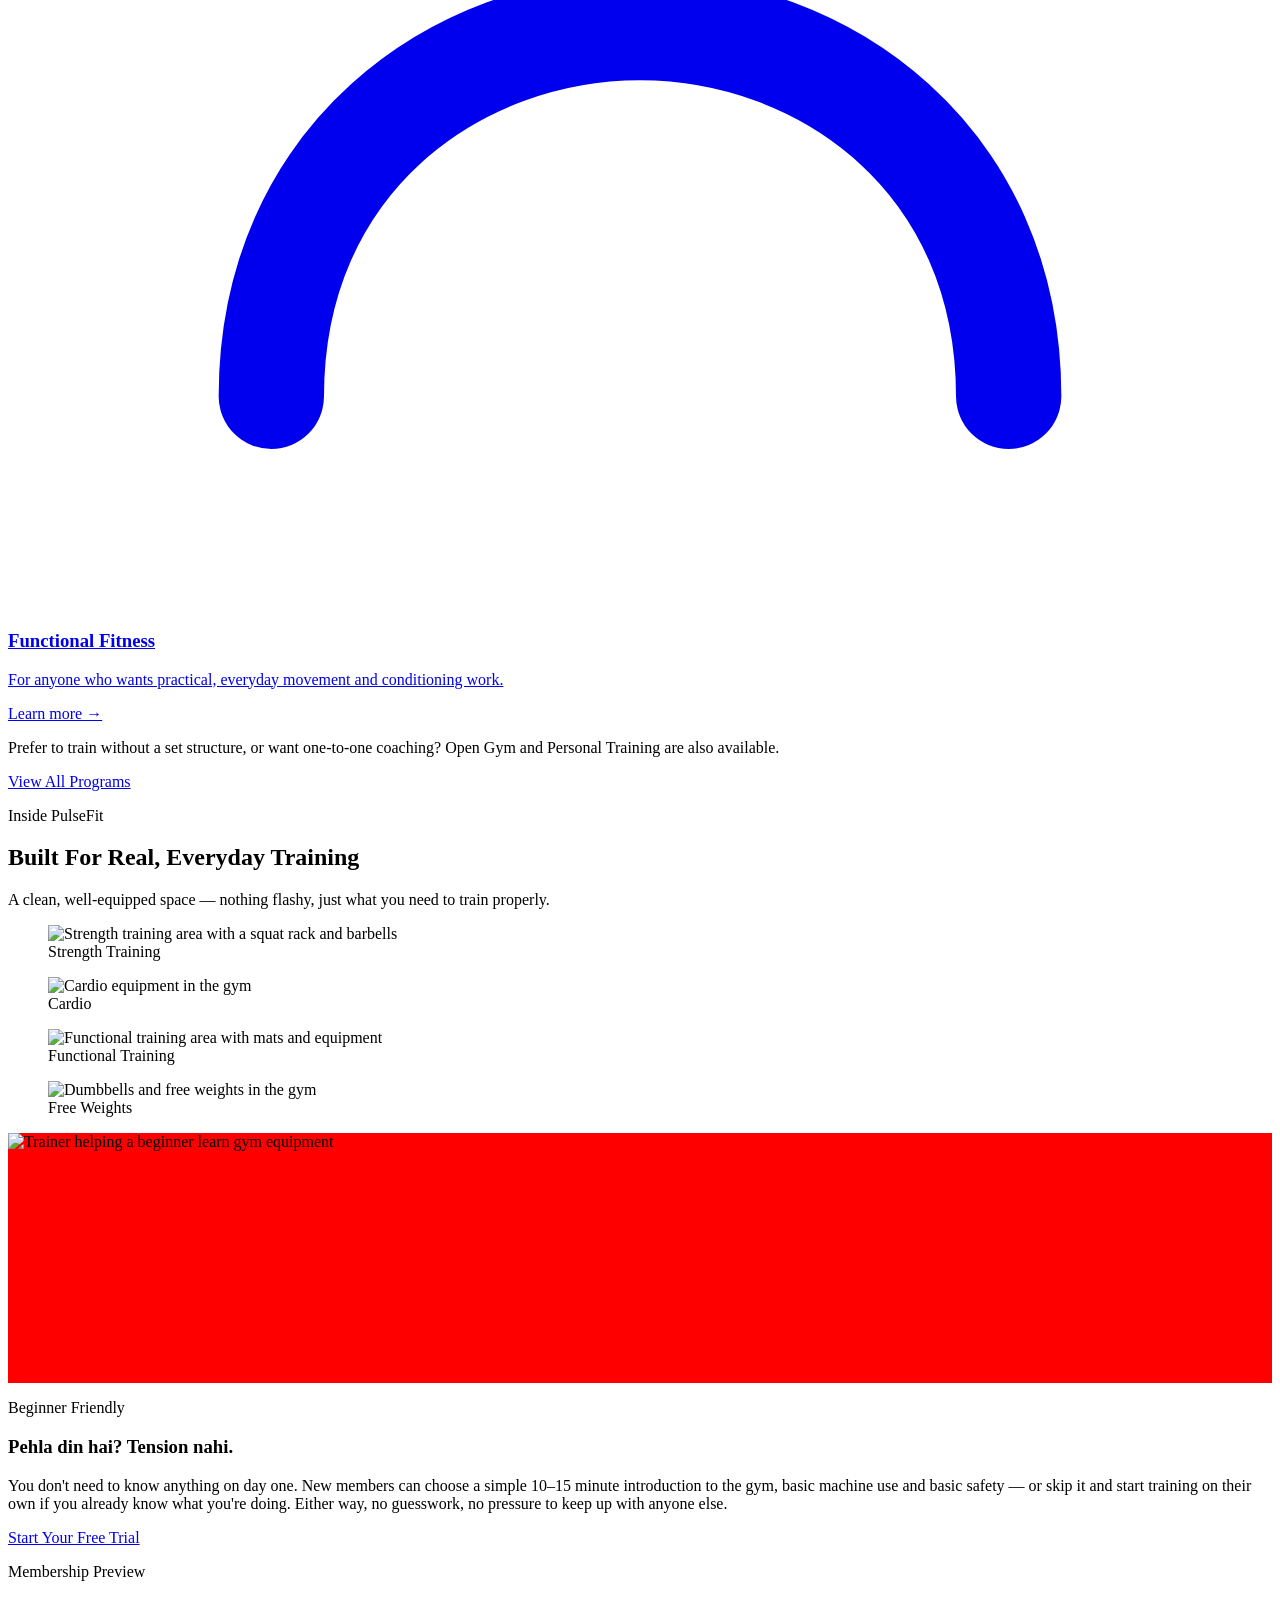
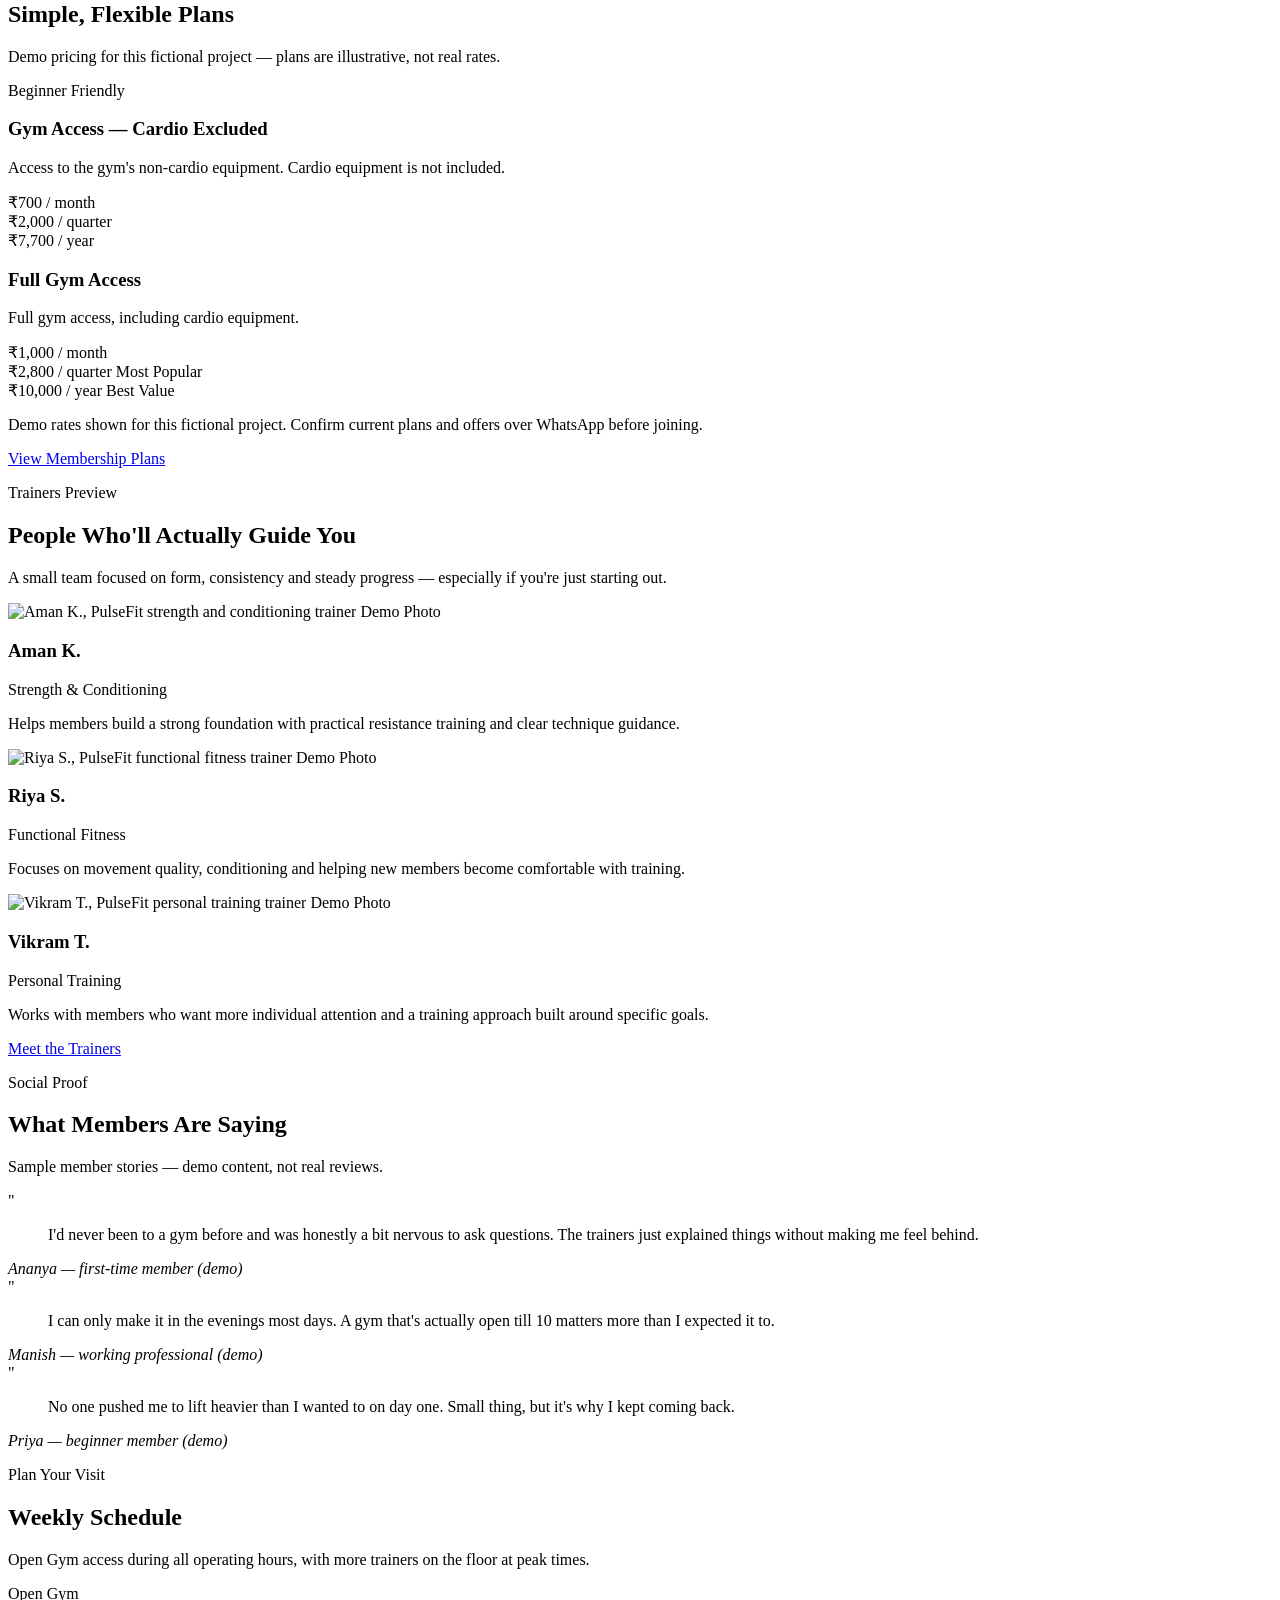
==== commit 4675e260: "Add files via upload" ====
--- a/index.html
+++ b/index.html
@@ -353,16 +353,18 @@
         </div>
 
         <div class="beginner-banner" id="beginner-friendly">
-          <div class="beginner-banner-visual">
-            <img
-              src="assets/images/beginner-orientation.jpg"
-              alt="Trainer helping a beginner learn gym equipment"
-              width="400"
-              height="300"
-              loading="lazy"
-              decoding="async"
-            >
-          </div>
+  <div class="beginner-banner-visual" style="background: red; min-height: 250px;">
+  
+    <img
+      src="assets/images/beginner-orientation.jpg"
+      alt="Trainer helping a beginner learn gym equipment"
+      width="400"
+      height="300"
+      loading="eager"
+      decoding="async"
+    >
+  </div>
+          
           <div class="beginner-banner-content">
             <p class="eyebrow">Beginner Friendly</p>
             <h3>Pehla din hai? Tension nahi.</h3>
@@ -664,6 +666,7 @@
 
   <!-- Step 7b: Footer -->
   <footer class="site-footer">
+    
     <div class="container footer-grid">
       <div class="footer-brand">
         <a class="logo" href="#home">
